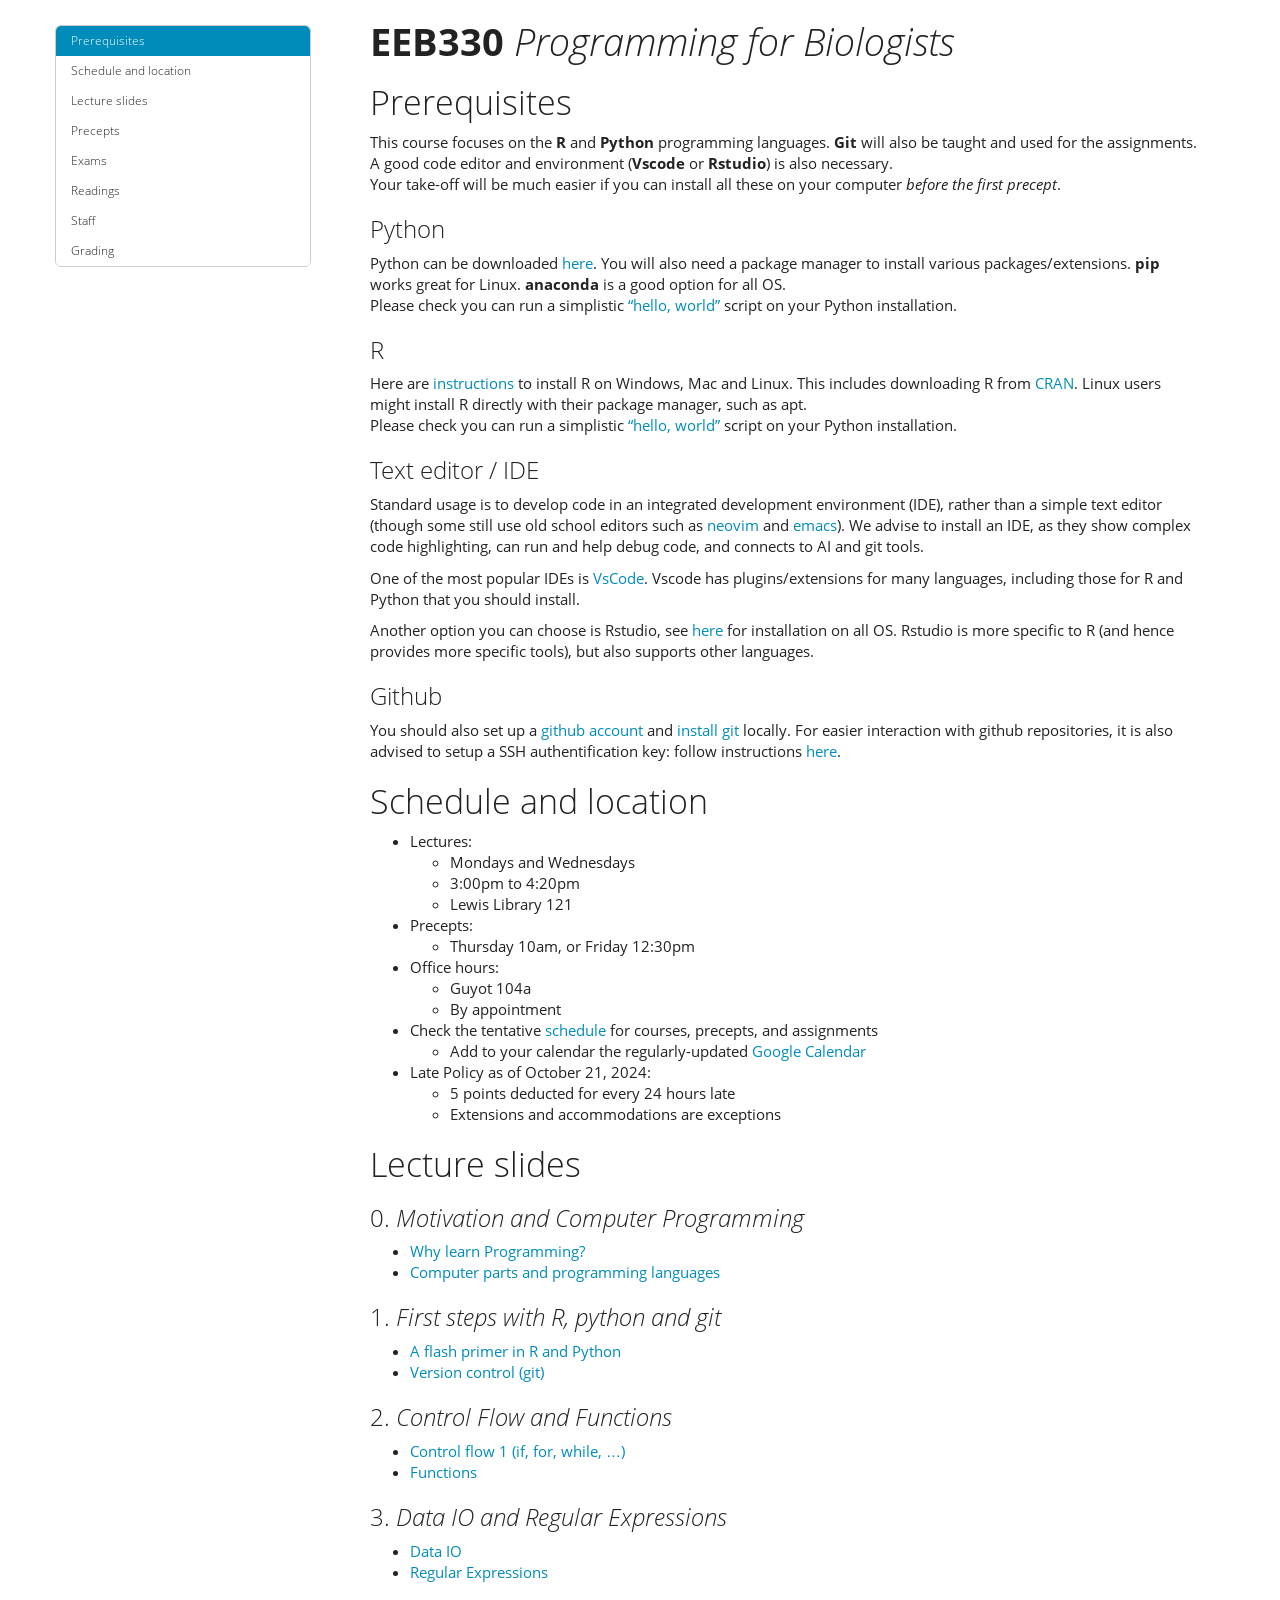
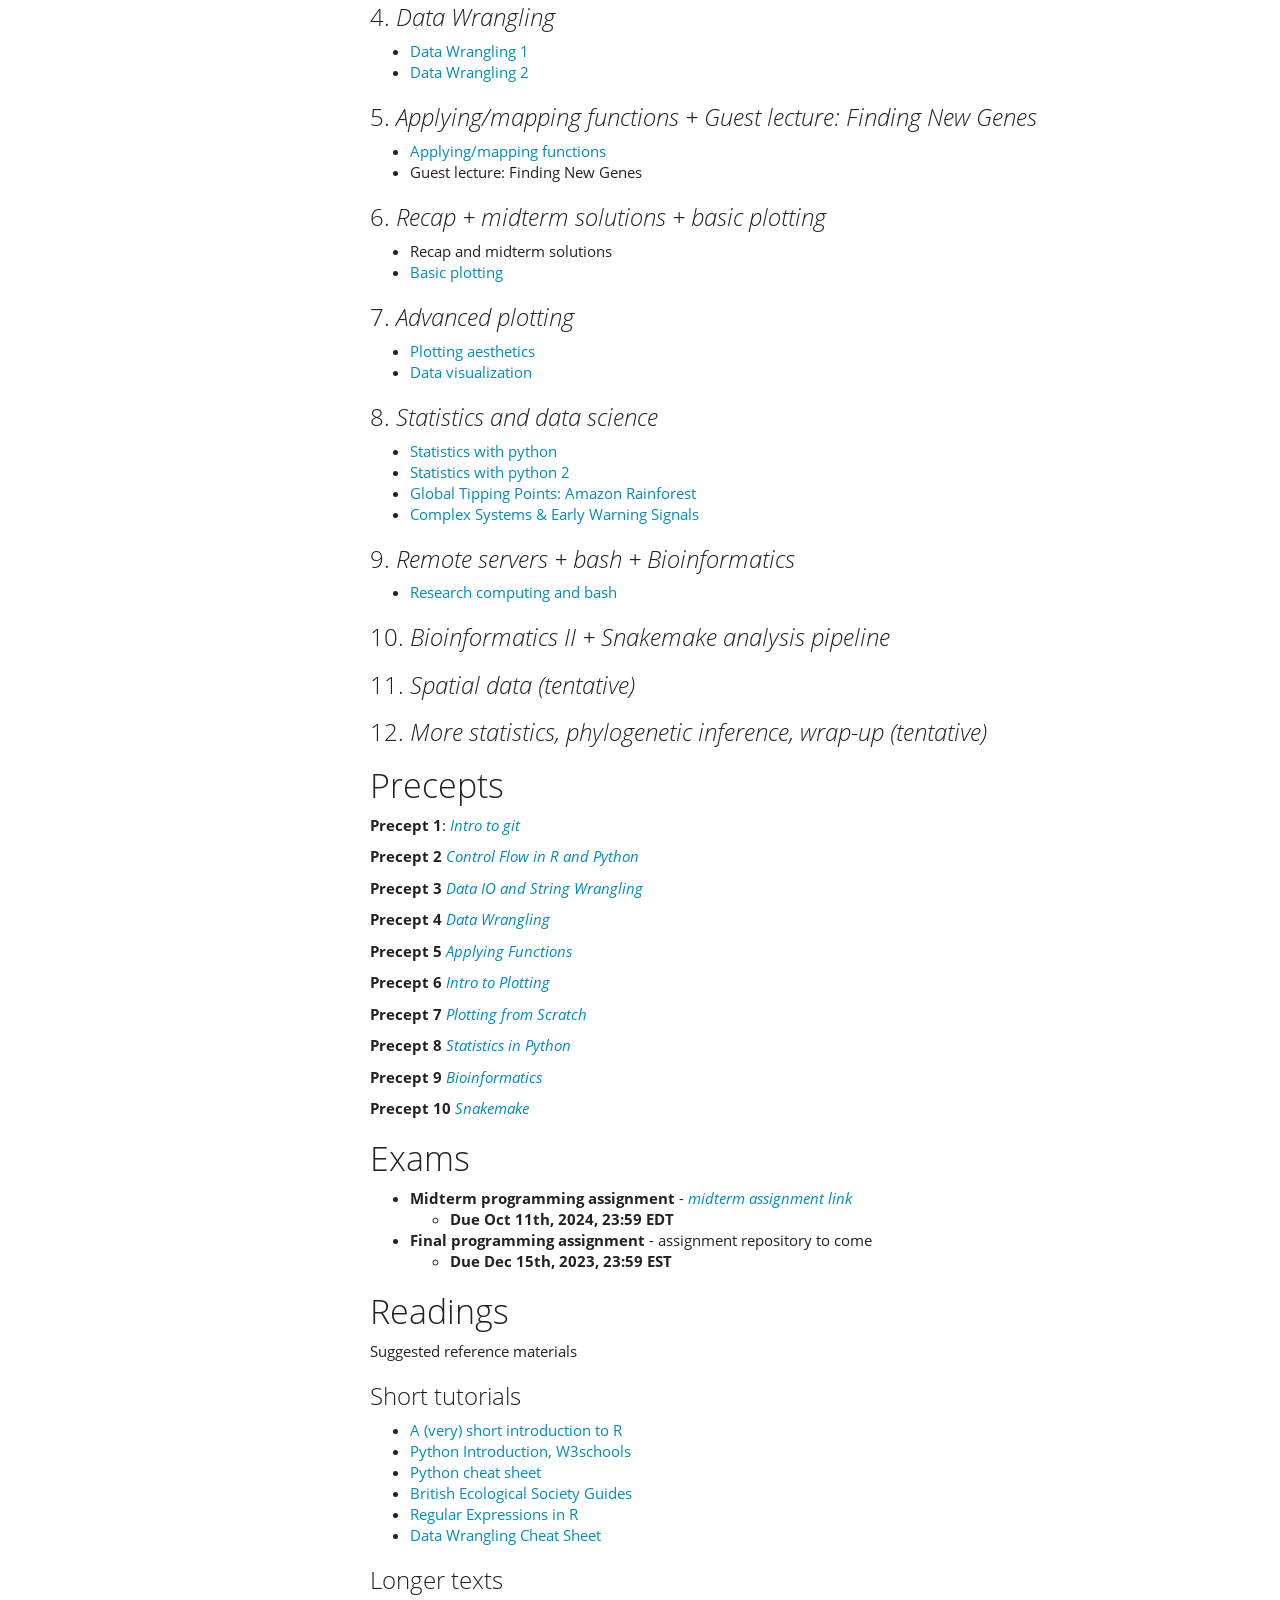
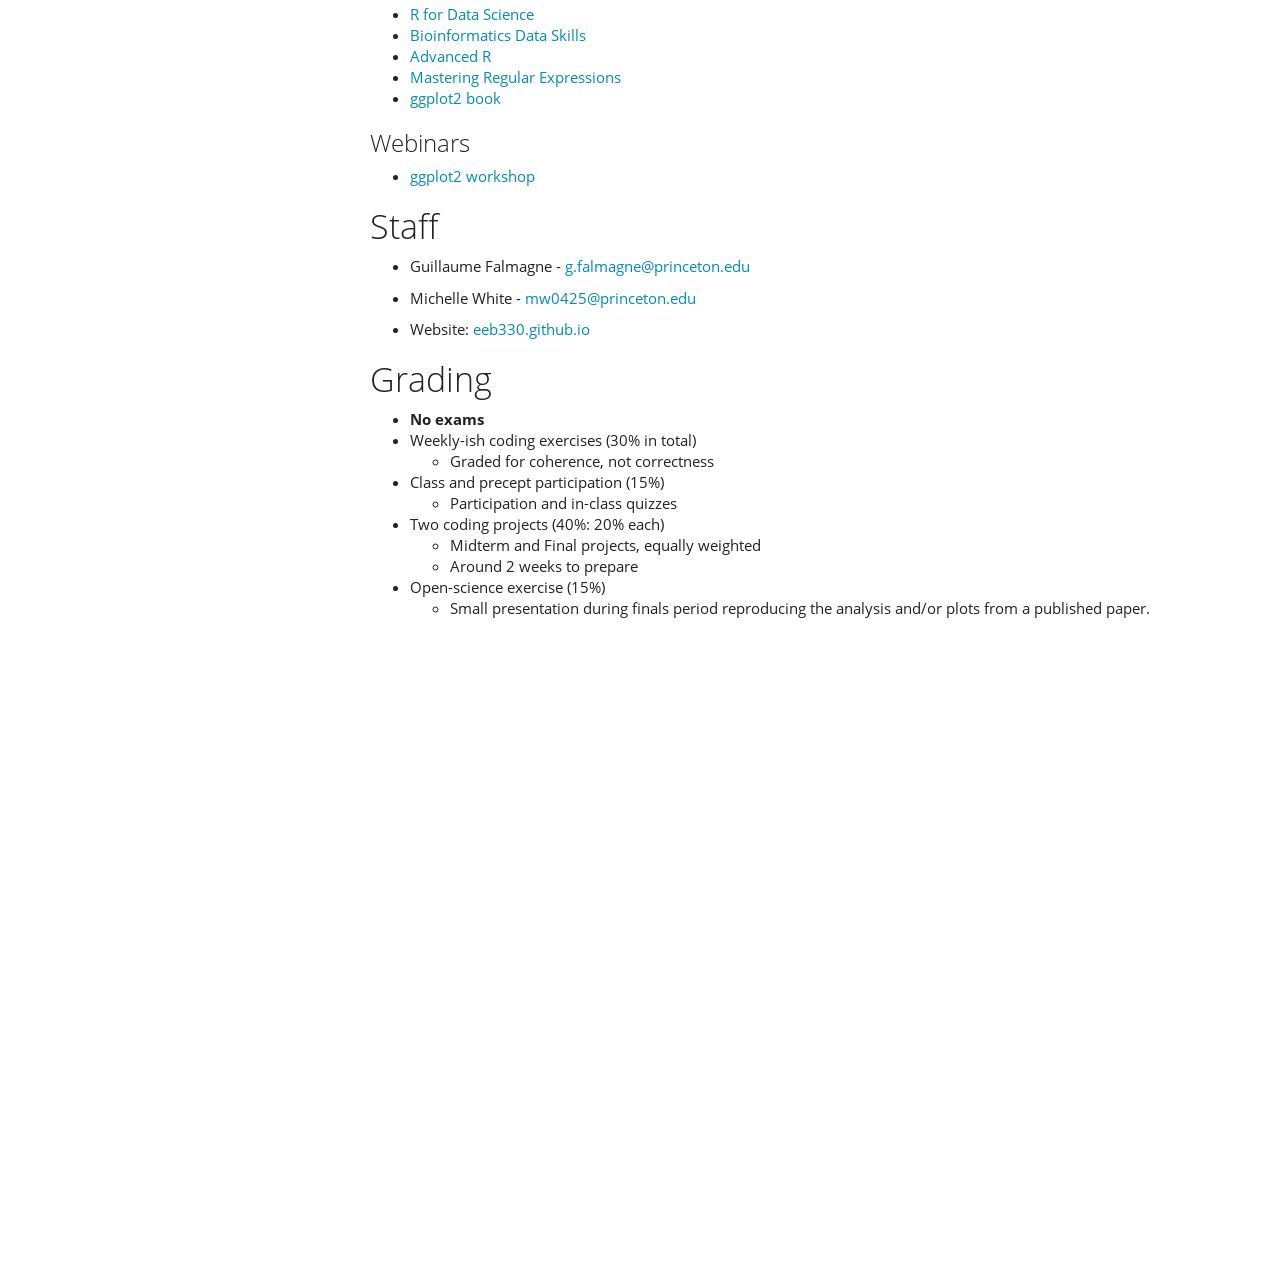
==== index.html @ d45527c6 "adding precept 10 to course website" ====
<!DOCTYPE html>

<html>

<head>

<meta charset="utf-8" />
<meta name="generator" content="pandoc" />
<meta http-equiv="X-UA-Compatible" content="IE=EDGE" />




<title>EEB330 Programming for Biologists</title>

<script>// Pandoc 2.9 adds attributes on both header and div. We remove the former (to
// be compatible with the behavior of Pandoc < 2.8).
document.addEventListener('DOMContentLoaded', function(e) {
  var hs = document.querySelectorAll("div.section[class*='level'] > :first-child");
  var i, h, a;
  for (i = 0; i < hs.length; i++) {
    h = hs[i];
    if (!/^h[1-6]$/i.test(h.tagName)) continue;  // it should be a header h1-h6
    a = h.attributes;
    while (a.length > 0) h.removeAttribute(a[0].name);
  }
});
</script>
<script>/*! jQuery v3.6.0 | (c) OpenJS Foundation and other contributors | jquery.org/license */
!function(e,t){"use strict";"object"==typeof module&&"object"==typeof module.exports?module.exports=e.document?t(e,!0):function(e){if(!e.document)throw new Error("jQuery requires a window with a document");return t(e)}:t(e)}("undefined"!=typeof window?window:this,function(C,e){"use strict";var t=[],r=Object.getPrototypeOf,s=t.slice,g=t.flat?function(e){return t.flat.call(e)}:function(e){return t.concat.apply([],e)},u=t.push,i=t.indexOf,n={},o=n.toString,v=n.hasOwnProperty,a=v.toString,l=a.call(Object),y={},m=function(e){return"function"==typeof e&&"number"!=typeof e.nodeType&&"function"!=typeof e.item},x=function(e){return null!=e&&e===e.window},E=C.document,c={type:!0,src:!0,nonce:!0,noModule:!0};function b(e,t,n){var r,i,o=(n=n||E).createElement("script");if(o.text=e,t)for(r in c)(i=t[r]||t.getAttribute&&t.getAttribute(r))&&o.setAttribute(r,i);n.head.appendChild(o).parentNode.removeChild(o)}function w(e){return null==e?e+"":"object"==typeof e||"function"==typeof e?n[o.call(e)]||"object":typeof e}var f="3.6.0",S=function(e,t){return new S.fn.init(e,t)};function p(e){var t=!!e&&"length"in e&&e.length,n=w(e);return!m(e)&&!x(e)&&("array"===n||0===t||"number"==typeof t&&0<t&&t-1 in e)}S.fn=S.prototype={jquery:f,constructor:S,length:0,toArray:function(){return s.call(this)},get:function(e){return null==e?s.call(this):e<0?this[e+this.length]:this[e]},pushStack:function(e){var t=S.merge(this.constructor(),e);return t.prevObject=this,t},each:function(e){return S.each(this,e)},map:function(n){return this.pushStack(S.map(this,function(e,t){return n.call(e,t,e)}))},slice:function(){return this.pushStack(s.apply(this,arguments))},first:function(){return this.eq(0)},last:function(){return this.eq(-1)},even:function(){return this.pushStack(S.grep(this,function(e,t){return(t+1)%2}))},odd:function(){return this.pushStack(S.grep(this,function(e,t){return t%2}))},eq:function(e){var t=this.length,n=+e+(e<0?t:0);return this.pushStack(0<=n&&n<t?[this[n]]:[])},end:function(){return this.prevObject||this.constructor()},push:u,sort:t.sort,splice:t.splice},S.extend=S.fn.extend=function(){var e,t,n,r,i,o,a=arguments[0]||{},s=1,u=arguments.length,l=!1;for("boolean"==typeof a&&(l=a,a=arguments[s]||{},s++),"object"==typeof a||m(a)||(a={}),s===u&&(a=this,s--);s<u;s++)if(null!=(e=arguments[s]))for(t in e)r=e[t],"__proto__"!==t&&a!==r&&(l&&r&&(S.isPlainObject(r)||(i=Array.isArray(r)))?(n=a[t],o=i&&!Array.isArray(n)?[]:i||S.isPlainObject(n)?n:{},i=!1,a[t]=S.extend(l,o,r)):void 0!==r&&(a[t]=r));return a},S.extend({expando:"jQuery"+(f+Math.random()).replace(/\D/g,""),isReady:!0,error:function(e){throw new Error(e)},noop:function(){},isPlainObject:function(e){var t,n;return!(!e||"[object Object]"!==o.call(e))&&(!(t=r(e))||"function"==typeof(n=v.call(t,"constructor")&&t.constructor)&&a.call(n)===l)},isEmptyObject:function(e){var t;for(t in e)return!1;return!0},globalEval:function(e,t,n){b(e,{nonce:t&&t.nonce},n)},each:function(e,t){var n,r=0;if(p(e)){for(n=e.length;r<n;r++)if(!1===t.call(e[r],r,e[r]))break}else for(r in e)if(!1===t.call(e[r],r,e[r]))break;return e},makeArray:function(e,t){var n=t||[];return null!=e&&(p(Object(e))?S.merge(n,"string"==typeof e?[e]:e):u.call(n,e)),n},inArray:function(e,t,n){return null==t?-1:i.call(t,e,n)},merge:function(e,t){for(var n=+t.length,r=0,i=e.length;r<n;r++)e[i++]=t[r];return e.length=i,e},grep:function(e,t,n){for(var r=[],i=0,o=e.length,a=!n;i<o;i++)!t(e[i],i)!==a&&r.push(e[i]);return r},map:function(e,t,n){var r,i,o=0,a=[];if(p(e))for(r=e.length;o<r;o++)null!=(i=t(e[o],o,n))&&a.push(i);else for(o in e)null!=(i=t(e[o],o,n))&&a.push(i);return g(a)},guid:1,support:y}),"function"==typeof Symbol&&(S.fn[Symbol.iterator]=t[Symbol.iterator]),S.each("Boolean Number String Function Array Date RegExp Object Error Symbol".split(" "),function(e,t){n["[object "+t+"]"]=t.toLowerCase()});var d=function(n){var e,d,b,o,i,h,f,g,w,u,l,T,C,a,E,v,s,c,y,S="sizzle"+1*new Date,p=n.document,k=0,r=0,m=ue(),x=ue(),A=ue(),N=ue(),j=function(e,t){return e===t&&(l=!0),0},D={}.hasOwnProperty,t=[],q=t.pop,L=t.push,H=t.push,O=t.slice,P=function(e,t){for(var n=0,r=e.length;n<r;n++)if(e[n]===t)return n;return-1},R="checked|selected|async|autofocus|autoplay|controls|defer|disabled|hidden|ismap|loop|multiple|open|readonly|required|scoped",M="[\\x20\\t\\r\\n\\f]",I="(?:\\\\[\\da-fA-F]{1,6}"+M+"?|\\\\[^\\r\\n\\f]|[\\w-]|[^\0-\\x7f])+",W="\\["+M+"*("+I+")(?:"+M+"*([*^$|!~]?=)"+M+"*(?:'((?:\\\\.|[^\\\\'])*)'|\"((?:\\\\.|[^\\\\\"])*)\"|("+I+"))|)"+M+"*\\]",F=":("+I+")(?:\\((('((?:\\\\.|[^\\\\'])*)'|\"((?:\\\\.|[^\\\\\"])*)\")|((?:\\\\.|[^\\\\()[\\]]|"+W+")*)|.*)\\)|)",B=new RegExp(M+"+","g"),$=new RegExp("^"+M+"+|((?:^|[^\\\\])(?:\\\\.)*)"+M+"+$","g"),_=new RegExp("^"+M+"*,"+M+"*"),z=new RegExp("^"+M+"*([>+~]|"+M+")"+M+"*"),U=new RegExp(M+"|>"),X=new RegExp(F),V=new RegExp("^"+I+"$"),G={ID:new RegExp("^#("+I+")"),CLASS:new RegExp("^\\.("+I+")"),TAG:new RegExp("^("+I+"|[*])"),ATTR:new RegExp("^"+W),PSEUDO:new RegExp("^"+F),CHILD:new RegExp("^:(only|first|last|nth|nth-last)-(child|of-type)(?:\\("+M+"*(even|odd|(([+-]|)(\\d*)n|)"+M+"*(?:([+-]|)"+M+"*(\\d+)|))"+M+"*\\)|)","i"),bool:new RegExp("^(?:"+R+")$","i"),needsContext:new RegExp("^"+M+"*[>+~]|:(even|odd|eq|gt|lt|nth|first|last)(?:\\("+M+"*((?:-\\d)?\\d*)"+M+"*\\)|)(?=[^-]|$)","i")},Y=/HTML$/i,Q=/^(?:input|select|textarea|button)$/i,J=/^h\d$/i,K=/^[^{]+\{\s*\[native \w/,Z=/^(?:#([\w-]+)|(\w+)|\.([\w-]+))$/,ee=/[+~]/,te=new RegExp("\\\\[\\da-fA-F]{1,6}"+M+"?|\\\\([^\\r\\n\\f])","g"),ne=function(e,t){var n="0x"+e.slice(1)-65536;return t||(n<0?String.fromCharCode(n+65536):String.fromCharCode(n>>10|55296,1023&n|56320))},re=/([\0-\x1f\x7f]|^-?\d)|^-$|[^\0-\x1f\x7f-\uFFFF\w-]/g,ie=function(e,t){return t?"\0"===e?"\ufffd":e.slice(0,-1)+"\\"+e.charCodeAt(e.length-1).toString(16)+" ":"\\"+e},oe=function(){T()},ae=be(function(e){return!0===e.disabled&&"fieldset"===e.nodeName.toLowerCase()},{dir:"parentNode",next:"legend"});try{H.apply(t=O.call(p.childNodes),p.childNodes),t[p.childNodes.length].nodeType}catch(e){H={apply:t.length?function(e,t){L.apply(e,O.call(t))}:function(e,t){var n=e.length,r=0;while(e[n++]=t[r++]);e.length=n-1}}}function se(t,e,n,r){var i,o,a,s,u,l,c,f=e&&e.ownerDocument,p=e?e.nodeType:9;if(n=n||[],"string"!=typeof t||!t||1!==p&&9!==p&&11!==p)return n;if(!r&&(T(e),e=e||C,E)){if(11!==p&&(u=Z.exec(t)))if(i=u[1]){if(9===p){if(!(a=e.getElementById(i)))return n;if(a.id===i)return n.push(a),n}else if(f&&(a=f.getElementById(i))&&y(e,a)&&a.id===i)return n.push(a),n}else{if(u[2])return H.apply(n,e.getElementsByTagName(t)),n;if((i=u[3])&&d.getElementsByClassName&&e.getElementsByClassName)return H.apply(n,e.getElementsByClassName(i)),n}if(d.qsa&&!N[t+" "]&&(!v||!v.test(t))&&(1!==p||"object"!==e.nodeName.toLowerCase())){if(c=t,f=e,1===p&&(U.test(t)||z.test(t))){(f=ee.test(t)&&ye(e.parentNode)||e)===e&&d.scope||((s=e.getAttribute("id"))?s=s.replace(re,ie):e.setAttribute("id",s=S)),o=(l=h(t)).length;while(o--)l[o]=(s?"#"+s:":scope")+" "+xe(l[o]);c=l.join(",")}try{return H.apply(n,f.querySelectorAll(c)),n}catch(e){N(t,!0)}finally{s===S&&e.removeAttribute("id")}}}return g(t.replace($,"$1"),e,n,r)}function ue(){var r=[];return function e(t,n){return r.push(t+" ")>b.cacheLength&&delete e[r.shift()],e[t+" "]=n}}function le(e){return e[S]=!0,e}function ce(e){var t=C.createElement("fieldset");try{return!!e(t)}catch(e){return!1}finally{t.parentNode&&t.parentNode.removeChild(t),t=null}}function fe(e,t){var n=e.split("|"),r=n.length;while(r--)b.attrHandle[n[r]]=t}function pe(e,t){var n=t&&e,r=n&&1===e.nodeType&&1===t.nodeType&&e.sourceIndex-t.sourceIndex;if(r)return r;if(n)while(n=n.nextSibling)if(n===t)return-1;return e?1:-1}function de(t){return function(e){return"input"===e.nodeName.toLowerCase()&&e.type===t}}function he(n){return function(e){var t=e.nodeName.toLowerCase();return("input"===t||"button"===t)&&e.type===n}}function ge(t){return function(e){return"form"in e?e.parentNode&&!1===e.disabled?"label"in e?"label"in e.parentNode?e.parentNode.disabled===t:e.disabled===t:e.isDisabled===t||e.isDisabled!==!t&&ae(e)===t:e.disabled===t:"label"in e&&e.disabled===t}}function ve(a){return le(function(o){return o=+o,le(function(e,t){var n,r=a([],e.length,o),i=r.length;while(i--)e[n=r[i]]&&(e[n]=!(t[n]=e[n]))})})}function ye(e){return e&&"undefined"!=typeof e.getElementsByTagName&&e}for(e in d=se.support={},i=se.isXML=function(e){var t=e&&e.namespaceURI,n=e&&(e.ownerDocument||e).documentElement;return!Y.test(t||n&&n.nodeName||"HTML")},T=se.setDocument=function(e){var t,n,r=e?e.ownerDocument||e:p;return r!=C&&9===r.nodeType&&r.documentElement&&(a=(C=r).documentElement,E=!i(C),p!=C&&(n=C.defaultView)&&n.top!==n&&(n.addEventListener?n.addEventListener("unload",oe,!1):n.attachEvent&&n.attachEvent("onunload",oe)),d.scope=ce(function(e){return a.appendChild(e).appendChild(C.createElement("div")),"undefined"!=typeof e.querySelectorAll&&!e.querySelectorAll(":scope fieldset div").length}),d.attributes=ce(function(e){return e.className="i",!e.getAttribute("className")}),d.getElementsByTagName=ce(function(e){return e.appendChild(C.createComment("")),!e.getElementsByTagName("*").length}),d.getElementsByClassName=K.test(C.getElementsByClassName),d.getById=ce(function(e){return a.appendChild(e).id=S,!C.getElementsByName||!C.getElementsByName(S).length}),d.getById?(b.filter.ID=function(e){var t=e.replace(te,ne);return function(e){return e.getAttribute("id")===t}},b.find.ID=function(e,t){if("undefined"!=typeof t.getElementById&&E){var n=t.getElementById(e);return n?[n]:[]}}):(b.filter.ID=function(e){var n=e.replace(te,ne);return function(e){var t="undefined"!=typeof e.getAttributeNode&&e.getAttributeNode("id");return t&&t.value===n}},b.find.ID=function(e,t){if("undefined"!=typeof t.getElementById&&E){var n,r,i,o=t.getElementById(e);if(o){if((n=o.getAttributeNode("id"))&&n.value===e)return[o];i=t.getElementsByName(e),r=0;while(o=i[r++])if((n=o.getAttributeNode("id"))&&n.value===e)return[o]}return[]}}),b.find.TAG=d.getElementsByTagName?function(e,t){return"undefined"!=typeof t.getElementsByTagName?t.getElementsByTagName(e):d.qsa?t.querySelectorAll(e):void 0}:function(e,t){var n,r=[],i=0,o=t.getElementsByTagName(e);if("*"===e){while(n=o[i++])1===n.nodeType&&r.push(n);return r}return o},b.find.CLASS=d.getElementsByClassName&&function(e,t){if("undefined"!=typeof t.getElementsByClassName&&E)return t.getElementsByClassName(e)},s=[],v=[],(d.qsa=K.test(C.querySelectorAll))&&(ce(function(e){var t;a.appendChild(e).innerHTML="<a id='"+S+"'></a><select id='"+S+"-\r\\' msallowcapture=''><option selected=''></option></select>",e.querySelectorAll("[msallowcapture^='']").length&&v.push("[*^$]="+M+"*(?:''|\"\")"),e.querySelectorAll("[selected]").length||v.push("\\["+M+"*(?:value|"+R+")"),e.querySelectorAll("[id~="+S+"-]").length||v.push("~="),(t=C.createElement("input")).setAttribute("name",""),e.appendChild(t),e.querySelectorAll("[name='']").length||v.push("\\["+M+"*name"+M+"*="+M+"*(?:''|\"\")"),e.querySelectorAll(":checked").length||v.push(":checked"),e.querySelectorAll("a#"+S+"+*").length||v.push(".#.+[+~]"),e.querySelectorAll("\\\f"),v.push("[\\r\\n\\f]")}),ce(function(e){e.innerHTML="<a href='' disabled='disabled'></a><select disabled='disabled'><option/></select>";var t=C.createElement("input");t.setAttribute("type","hidden"),e.appendChild(t).setAttribute("name","D"),e.querySelectorAll("[name=d]").length&&v.push("name"+M+"*[*^$|!~]?="),2!==e.querySelectorAll(":enabled").length&&v.push(":enabled",":disabled"),a.appendChild(e).disabled=!0,2!==e.querySelectorAll(":disabled").length&&v.push(":enabled",":disabled"),e.querySelectorAll("*,:x"),v.push(",.*:")})),(d.matchesSelector=K.test(c=a.matches||a.webkitMatchesSelector||a.mozMatchesSelector||a.oMatchesSelector||a.msMatchesSelector))&&ce(function(e){d.disconnectedMatch=c.call(e,"*"),c.call(e,"[s!='']:x"),s.push("!=",F)}),v=v.length&&new RegExp(v.join("|")),s=s.length&&new RegExp(s.join("|")),t=K.test(a.compareDocumentPosition),y=t||K.test(a.contains)?function(e,t){var n=9===e.nodeType?e.documentElement:e,r=t&&t.parentNode;return e===r||!(!r||1!==r.nodeType||!(n.contains?n.contains(r):e.compareDocumentPosition&&16&e.compareDocumentPosition(r)))}:function(e,t){if(t)while(t=t.parentNode)if(t===e)return!0;return!1},j=t?function(e,t){if(e===t)return l=!0,0;var n=!e.compareDocumentPosition-!t.compareDocumentPosition;return n||(1&(n=(e.ownerDocument||e)==(t.ownerDocument||t)?e.compareDocumentPosition(t):1)||!d.sortDetached&&t.compareDocumentPosition(e)===n?e==C||e.ownerDocument==p&&y(p,e)?-1:t==C||t.ownerDocument==p&&y(p,t)?1:u?P(u,e)-P(u,t):0:4&n?-1:1)}:function(e,t){if(e===t)return l=!0,0;var n,r=0,i=e.parentNode,o=t.parentNode,a=[e],s=[t];if(!i||!o)return e==C?-1:t==C?1:i?-1:o?1:u?P(u,e)-P(u,t):0;if(i===o)return pe(e,t);n=e;while(n=n.parentNode)a.unshift(n);n=t;while(n=n.parentNode)s.unshift(n);while(a[r]===s[r])r++;return r?pe(a[r],s[r]):a[r]==p?-1:s[r]==p?1:0}),C},se.matches=function(e,t){return se(e,null,null,t)},se.matchesSelector=function(e,t){if(T(e),d.matchesSelector&&E&&!N[t+" "]&&(!s||!s.test(t))&&(!v||!v.test(t)))try{var n=c.call(e,t);if(n||d.disconnectedMatch||e.document&&11!==e.document.nodeType)return n}catch(e){N(t,!0)}return 0<se(t,C,null,[e]).length},se.contains=function(e,t){return(e.ownerDocument||e)!=C&&T(e),y(e,t)},se.attr=function(e,t){(e.ownerDocument||e)!=C&&T(e);var n=b.attrHandle[t.toLowerCase()],r=n&&D.call(b.attrHandle,t.toLowerCase())?n(e,t,!E):void 0;return void 0!==r?r:d.attributes||!E?e.getAttribute(t):(r=e.getAttributeNode(t))&&r.specified?r.value:null},se.escape=function(e){return(e+"").replace(re,ie)},se.error=function(e){throw new Error("Syntax error, unrecognized expression: "+e)},se.uniqueSort=function(e){var t,n=[],r=0,i=0;if(l=!d.detectDuplicates,u=!d.sortStable&&e.slice(0),e.sort(j),l){while(t=e[i++])t===e[i]&&(r=n.push(i));while(r--)e.splice(n[r],1)}return u=null,e},o=se.getText=function(e){var t,n="",r=0,i=e.nodeType;if(i){if(1===i||9===i||11===i){if("string"==typeof e.textContent)return e.textContent;for(e=e.firstChild;e;e=e.nextSibling)n+=o(e)}else if(3===i||4===i)return e.nodeValue}else while(t=e[r++])n+=o(t);return n},(b=se.selectors={cacheLength:50,createPseudo:le,match:G,attrHandle:{},find:{},relative:{">":{dir:"parentNode",first:!0}," ":{dir:"parentNode"},"+":{dir:"previousSibling",first:!0},"~":{dir:"previousSibling"}},preFilter:{ATTR:function(e){return e[1]=e[1].replace(te,ne),e[3]=(e[3]||e[4]||e[5]||"").replace(te,ne),"~="===e[2]&&(e[3]=" "+e[3]+" "),e.slice(0,4)},CHILD:function(e){return e[1]=e[1].toLowerCase(),"nth"===e[1].slice(0,3)?(e[3]||se.error(e[0]),e[4]=+(e[4]?e[5]+(e[6]||1):2*("even"===e[3]||"odd"===e[3])),e[5]=+(e[7]+e[8]||"odd"===e[3])):e[3]&&se.error(e[0]),e},PSEUDO:function(e){var t,n=!e[6]&&e[2];return G.CHILD.test(e[0])?null:(e[3]?e[2]=e[4]||e[5]||"":n&&X.test(n)&&(t=h(n,!0))&&(t=n.indexOf(")",n.length-t)-n.length)&&(e[0]=e[0].slice(0,t),e[2]=n.slice(0,t)),e.slice(0,3))}},filter:{TAG:function(e){var t=e.replace(te,ne).toLowerCase();return"*"===e?function(){return!0}:function(e){return e.nodeName&&e.nodeName.toLowerCase()===t}},CLASS:function(e){var t=m[e+" "];return t||(t=new RegExp("(^|"+M+")"+e+"("+M+"|$)"))&&m(e,function(e){return t.test("string"==typeof e.className&&e.className||"undefined"!=typeof e.getAttribute&&e.getAttribute("class")||"")})},ATTR:function(n,r,i){return function(e){var t=se.attr(e,n);return null==t?"!="===r:!r||(t+="","="===r?t===i:"!="===r?t!==i:"^="===r?i&&0===t.indexOf(i):"*="===r?i&&-1<t.indexOf(i):"$="===r?i&&t.slice(-i.length)===i:"~="===r?-1<(" "+t.replace(B," ")+" ").indexOf(i):"|="===r&&(t===i||t.slice(0,i.length+1)===i+"-"))}},CHILD:function(h,e,t,g,v){var y="nth"!==h.slice(0,3),m="last"!==h.slice(-4),x="of-type"===e;return 1===g&&0===v?function(e){return!!e.parentNode}:function(e,t,n){var r,i,o,a,s,u,l=y!==m?"nextSibling":"previousSibling",c=e.parentNode,f=x&&e.nodeName.toLowerCase(),p=!n&&!x,d=!1;if(c){if(y){while(l){a=e;while(a=a[l])if(x?a.nodeName.toLowerCase()===f:1===a.nodeType)return!1;u=l="only"===h&&!u&&"nextSibling"}return!0}if(u=[m?c.firstChild:c.lastChild],m&&p){d=(s=(r=(i=(o=(a=c)[S]||(a[S]={}))[a.uniqueID]||(o[a.uniqueID]={}))[h]||[])[0]===k&&r[1])&&r[2],a=s&&c.childNodes[s];while(a=++s&&a&&a[l]||(d=s=0)||u.pop())if(1===a.nodeType&&++d&&a===e){i[h]=[k,s,d];break}}else if(p&&(d=s=(r=(i=(o=(a=e)[S]||(a[S]={}))[a.uniqueID]||(o[a.uniqueID]={}))[h]||[])[0]===k&&r[1]),!1===d)while(a=++s&&a&&a[l]||(d=s=0)||u.pop())if((x?a.nodeName.toLowerCase()===f:1===a.nodeType)&&++d&&(p&&((i=(o=a[S]||(a[S]={}))[a.uniqueID]||(o[a.uniqueID]={}))[h]=[k,d]),a===e))break;return(d-=v)===g||d%g==0&&0<=d/g}}},PSEUDO:function(e,o){var t,a=b.pseudos[e]||b.setFilters[e.toLowerCase()]||se.error("unsupported pseudo: "+e);return a[S]?a(o):1<a.length?(t=[e,e,"",o],b.setFilters.hasOwnProperty(e.toLowerCase())?le(function(e,t){var n,r=a(e,o),i=r.length;while(i--)e[n=P(e,r[i])]=!(t[n]=r[i])}):function(e){return a(e,0,t)}):a}},pseudos:{not:le(function(e){var r=[],i=[],s=f(e.replace($,"$1"));return s[S]?le(function(e,t,n,r){var i,o=s(e,null,r,[]),a=e.length;while(a--)(i=o[a])&&(e[a]=!(t[a]=i))}):function(e,t,n){return r[0]=e,s(r,null,n,i),r[0]=null,!i.pop()}}),has:le(function(t){return function(e){return 0<se(t,e).length}}),contains:le(function(t){return t=t.replace(te,ne),function(e){return-1<(e.textContent||o(e)).indexOf(t)}}),lang:le(function(n){return V.test(n||"")||se.error("unsupported lang: "+n),n=n.replace(te,ne).toLowerCase(),function(e){var t;do{if(t=E?e.lang:e.getAttribute("xml:lang")||e.getAttribute("lang"))return(t=t.toLowerCase())===n||0===t.indexOf(n+"-")}while((e=e.parentNode)&&1===e.nodeType);return!1}}),target:function(e){var t=n.location&&n.location.hash;return t&&t.slice(1)===e.id},root:function(e){return e===a},focus:function(e){return e===C.activeElement&&(!C.hasFocus||C.hasFocus())&&!!(e.type||e.href||~e.tabIndex)},enabled:ge(!1),disabled:ge(!0),checked:function(e){var t=e.nodeName.toLowerCase();return"input"===t&&!!e.checked||"option"===t&&!!e.selected},selected:function(e){return e.parentNode&&e.parentNode.selectedIndex,!0===e.selected},empty:function(e){for(e=e.firstChild;e;e=e.nextSibling)if(e.nodeType<6)return!1;return!0},parent:function(e){return!b.pseudos.empty(e)},header:function(e){return J.test(e.nodeName)},input:function(e){return Q.test(e.nodeName)},button:function(e){var t=e.nodeName.toLowerCase();return"input"===t&&"button"===e.type||"button"===t},text:function(e){var t;return"input"===e.nodeName.toLowerCase()&&"text"===e.type&&(null==(t=e.getAttribute("type"))||"text"===t.toLowerCase())},first:ve(function(){return[0]}),last:ve(function(e,t){return[t-1]}),eq:ve(function(e,t,n){return[n<0?n+t:n]}),even:ve(function(e,t){for(var n=0;n<t;n+=2)e.push(n);return e}),odd:ve(function(e,t){for(var n=1;n<t;n+=2)e.push(n);return e}),lt:ve(function(e,t,n){for(var r=n<0?n+t:t<n?t:n;0<=--r;)e.push(r);return e}),gt:ve(function(e,t,n){for(var r=n<0?n+t:n;++r<t;)e.push(r);return e})}}).pseudos.nth=b.pseudos.eq,{radio:!0,checkbox:!0,file:!0,password:!0,image:!0})b.pseudos[e]=de(e);for(e in{submit:!0,reset:!0})b.pseudos[e]=he(e);function me(){}function xe(e){for(var t=0,n=e.length,r="";t<n;t++)r+=e[t].value;return r}function be(s,e,t){var u=e.dir,l=e.next,c=l||u,f=t&&"parentNode"===c,p=r++;return e.first?function(e,t,n){while(e=e[u])if(1===e.nodeType||f)return s(e,t,n);return!1}:function(e,t,n){var r,i,o,a=[k,p];if(n){while(e=e[u])if((1===e.nodeType||f)&&s(e,t,n))return!0}else while(e=e[u])if(1===e.nodeType||f)if(i=(o=e[S]||(e[S]={}))[e.uniqueID]||(o[e.uniqueID]={}),l&&l===e.nodeName.toLowerCase())e=e[u]||e;else{if((r=i[c])&&r[0]===k&&r[1]===p)return a[2]=r[2];if((i[c]=a)[2]=s(e,t,n))return!0}return!1}}function we(i){return 1<i.length?function(e,t,n){var r=i.length;while(r--)if(!i[r](e,t,n))return!1;return!0}:i[0]}function Te(e,t,n,r,i){for(var o,a=[],s=0,u=e.length,l=null!=t;s<u;s++)(o=e[s])&&(n&&!n(o,r,i)||(a.push(o),l&&t.push(s)));return a}function Ce(d,h,g,v,y,e){return v&&!v[S]&&(v=Ce(v)),y&&!y[S]&&(y=Ce(y,e)),le(function(e,t,n,r){var i,o,a,s=[],u=[],l=t.length,c=e||function(e,t,n){for(var r=0,i=t.length;r<i;r++)se(e,t[r],n);return n}(h||"*",n.nodeType?[n]:n,[]),f=!d||!e&&h?c:Te(c,s,d,n,r),p=g?y||(e?d:l||v)?[]:t:f;if(g&&g(f,p,n,r),v){i=Te(p,u),v(i,[],n,r),o=i.length;while(o--)(a=i[o])&&(p[u[o]]=!(f[u[o]]=a))}if(e){if(y||d){if(y){i=[],o=p.length;while(o--)(a=p[o])&&i.push(f[o]=a);y(null,p=[],i,r)}o=p.length;while(o--)(a=p[o])&&-1<(i=y?P(e,a):s[o])&&(e[i]=!(t[i]=a))}}else p=Te(p===t?p.splice(l,p.length):p),y?y(null,t,p,r):H.apply(t,p)})}function Ee(e){for(var i,t,n,r=e.length,o=b.relative[e[0].type],a=o||b.relative[" "],s=o?1:0,u=be(function(e){return e===i},a,!0),l=be(function(e){return-1<P(i,e)},a,!0),c=[function(e,t,n){var r=!o&&(n||t!==w)||((i=t).nodeType?u(e,t,n):l(e,t,n));return i=null,r}];s<r;s++)if(t=b.relative[e[s].type])c=[be(we(c),t)];else{if((t=b.filter[e[s].type].apply(null,e[s].matches))[S]){for(n=++s;n<r;n++)if(b.relative[e[n].type])break;return Ce(1<s&&we(c),1<s&&xe(e.slice(0,s-1).concat({value:" "===e[s-2].type?"*":""})).replace($,"$1"),t,s<n&&Ee(e.slice(s,n)),n<r&&Ee(e=e.slice(n)),n<r&&xe(e))}c.push(t)}return we(c)}return me.prototype=b.filters=b.pseudos,b.setFilters=new me,h=se.tokenize=function(e,t){var n,r,i,o,a,s,u,l=x[e+" "];if(l)return t?0:l.slice(0);a=e,s=[],u=b.preFilter;while(a){for(o in n&&!(r=_.exec(a))||(r&&(a=a.slice(r[0].length)||a),s.push(i=[])),n=!1,(r=z.exec(a))&&(n=r.shift(),i.push({value:n,type:r[0].replace($," ")}),a=a.slice(n.length)),b.filter)!(r=G[o].exec(a))||u[o]&&!(r=u[o](r))||(n=r.shift(),i.push({value:n,type:o,matches:r}),a=a.slice(n.length));if(!n)break}return t?a.length:a?se.error(e):x(e,s).slice(0)},f=se.compile=function(e,t){var n,v,y,m,x,r,i=[],o=[],a=A[e+" "];if(!a){t||(t=h(e)),n=t.length;while(n--)(a=Ee(t[n]))[S]?i.push(a):o.push(a);(a=A(e,(v=o,m=0<(y=i).length,x=0<v.length,r=function(e,t,n,r,i){var o,a,s,u=0,l="0",c=e&&[],f=[],p=w,d=e||x&&b.find.TAG("*",i),h=k+=null==p?1:Math.random()||.1,g=d.length;for(i&&(w=t==C||t||i);l!==g&&null!=(o=d[l]);l++){if(x&&o){a=0,t||o.ownerDocument==C||(T(o),n=!E);while(s=v[a++])if(s(o,t||C,n)){r.push(o);break}i&&(k=h)}m&&((o=!s&&o)&&u--,e&&c.push(o))}if(u+=l,m&&l!==u){a=0;while(s=y[a++])s(c,f,t,n);if(e){if(0<u)while(l--)c[l]||f[l]||(f[l]=q.call(r));f=Te(f)}H.apply(r,f),i&&!e&&0<f.length&&1<u+y.length&&se.uniqueSort(r)}return i&&(k=h,w=p),c},m?le(r):r))).selector=e}return a},g=se.select=function(e,t,n,r){var i,o,a,s,u,l="function"==typeof e&&e,c=!r&&h(e=l.selector||e);if(n=n||[],1===c.length){if(2<(o=c[0]=c[0].slice(0)).length&&"ID"===(a=o[0]).type&&9===t.nodeType&&E&&b.relative[o[1].type]){if(!(t=(b.find.ID(a.matches[0].replace(te,ne),t)||[])[0]))return n;l&&(t=t.parentNode),e=e.slice(o.shift().value.length)}i=G.needsContext.test(e)?0:o.length;while(i--){if(a=o[i],b.relative[s=a.type])break;if((u=b.find[s])&&(r=u(a.matches[0].replace(te,ne),ee.test(o[0].type)&&ye(t.parentNode)||t))){if(o.splice(i,1),!(e=r.length&&xe(o)))return H.apply(n,r),n;break}}}return(l||f(e,c))(r,t,!E,n,!t||ee.test(e)&&ye(t.parentNode)||t),n},d.sortStable=S.split("").sort(j).join("")===S,d.detectDuplicates=!!l,T(),d.sortDetached=ce(function(e){return 1&e.compareDocumentPosition(C.createElement("fieldset"))}),ce(function(e){return e.innerHTML="<a href='#'></a>","#"===e.firstChild.getAttribute("href")})||fe("type|href|height|width",function(e,t,n){if(!n)return e.getAttribute(t,"type"===t.toLowerCase()?1:2)}),d.attributes&&ce(function(e){return e.innerHTML="<input/>",e.firstChild.setAttribute("value",""),""===e.firstChild.getAttribute("value")})||fe("value",function(e,t,n){if(!n&&"input"===e.nodeName.toLowerCase())return e.defaultValue}),ce(function(e){return null==e.getAttribute("disabled")})||fe(R,function(e,t,n){var r;if(!n)return!0===e[t]?t.toLowerCase():(r=e.getAttributeNode(t))&&r.specified?r.value:null}),se}(C);S.find=d,S.expr=d.selectors,S.expr[":"]=S.expr.pseudos,S.uniqueSort=S.unique=d.uniqueSort,S.text=d.getText,S.isXMLDoc=d.isXML,S.contains=d.contains,S.escapeSelector=d.escape;var h=function(e,t,n){var r=[],i=void 0!==n;while((e=e[t])&&9!==e.nodeType)if(1===e.nodeType){if(i&&S(e).is(n))break;r.push(e)}return r},T=function(e,t){for(var n=[];e;e=e.nextSibling)1===e.nodeType&&e!==t&&n.push(e);return n},k=S.expr.match.needsContext;function A(e,t){return e.nodeName&&e.nodeName.toLowerCase()===t.toLowerCase()}var N=/^<([a-z][^\/\0>:\x20\t\r\n\f]*)[\x20\t\r\n\f]*\/?>(?:<\/\1>|)$/i;function j(e,n,r){return m(n)?S.grep(e,function(e,t){return!!n.call(e,t,e)!==r}):n.nodeType?S.grep(e,function(e){return e===n!==r}):"string"!=typeof n?S.grep(e,function(e){return-1<i.call(n,e)!==r}):S.filter(n,e,r)}S.filter=function(e,t,n){var r=t[0];return n&&(e=":not("+e+")"),1===t.length&&1===r.nodeType?S.find.matchesSelector(r,e)?[r]:[]:S.find.matches(e,S.grep(t,function(e){return 1===e.nodeType}))},S.fn.extend({find:function(e){var t,n,r=this.length,i=this;if("string"!=typeof e)return this.pushStack(S(e).filter(function(){for(t=0;t<r;t++)if(S.contains(i[t],this))return!0}));for(n=this.pushStack([]),t=0;t<r;t++)S.find(e,i[t],n);return 1<r?S.uniqueSort(n):n},filter:function(e){return this.pushStack(j(this,e||[],!1))},not:function(e){return this.pushStack(j(this,e||[],!0))},is:function(e){return!!j(this,"string"==typeof e&&k.test(e)?S(e):e||[],!1).length}});var D,q=/^(?:\s*(<[\w\W]+>)[^>]*|#([\w-]+))$/;(S.fn.init=function(e,t,n){var r,i;if(!e)return this;if(n=n||D,"string"==typeof e){if(!(r="<"===e[0]&&">"===e[e.length-1]&&3<=e.length?[null,e,null]:q.exec(e))||!r[1]&&t)return!t||t.jquery?(t||n).find(e):this.constructor(t).find(e);if(r[1]){if(t=t instanceof S?t[0]:t,S.merge(this,S.parseHTML(r[1],t&&t.nodeType?t.ownerDocument||t:E,!0)),N.test(r[1])&&S.isPlainObject(t))for(r in t)m(this[r])?this[r](t[r]):this.attr(r,t[r]);return this}return(i=E.getElementById(r[2]))&&(this[0]=i,this.length=1),this}return e.nodeType?(this[0]=e,this.length=1,this):m(e)?void 0!==n.ready?n.ready(e):e(S):S.makeArray(e,this)}).prototype=S.fn,D=S(E);var L=/^(?:parents|prev(?:Until|All))/,H={children:!0,contents:!0,next:!0,prev:!0};function O(e,t){while((e=e[t])&&1!==e.nodeType);return e}S.fn.extend({has:function(e){var t=S(e,this),n=t.length;return this.filter(function(){for(var e=0;e<n;e++)if(S.contains(this,t[e]))return!0})},closest:function(e,t){var n,r=0,i=this.length,o=[],a="string"!=typeof e&&S(e);if(!k.test(e))for(;r<i;r++)for(n=this[r];n&&n!==t;n=n.parentNode)if(n.nodeType<11&&(a?-1<a.index(n):1===n.nodeType&&S.find.matchesSelector(n,e))){o.push(n);break}return this.pushStack(1<o.length?S.uniqueSort(o):o)},index:function(e){return e?"string"==typeof e?i.call(S(e),this[0]):i.call(this,e.jquery?e[0]:e):this[0]&&this[0].parentNode?this.first().prevAll().length:-1},add:function(e,t){return this.pushStack(S.uniqueSort(S.merge(this.get(),S(e,t))))},addBack:function(e){return this.add(null==e?this.prevObject:this.prevObject.filter(e))}}),S.each({parent:function(e){var t=e.parentNode;return t&&11!==t.nodeType?t:null},parents:function(e){return h(e,"parentNode")},parentsUntil:function(e,t,n){return h(e,"parentNode",n)},next:function(e){return O(e,"nextSibling")},prev:function(e){return O(e,"previousSibling")},nextAll:function(e){return h(e,"nextSibling")},prevAll:function(e){return h(e,"previousSibling")},nextUntil:function(e,t,n){return h(e,"nextSibling",n)},prevUntil:function(e,t,n){return h(e,"previousSibling",n)},siblings:function(e){return T((e.parentNode||{}).firstChild,e)},children:function(e){return T(e.firstChild)},contents:function(e){return null!=e.contentDocument&&r(e.contentDocument)?e.contentDocument:(A(e,"template")&&(e=e.content||e),S.merge([],e.childNodes))}},function(r,i){S.fn[r]=function(e,t){var n=S.map(this,i,e);return"Until"!==r.slice(-5)&&(t=e),t&&"string"==typeof t&&(n=S.filter(t,n)),1<this.length&&(H[r]||S.uniqueSort(n),L.test(r)&&n.reverse()),this.pushStack(n)}});var P=/[^\x20\t\r\n\f]+/g;function R(e){return e}function M(e){throw e}function I(e,t,n,r){var i;try{e&&m(i=e.promise)?i.call(e).done(t).fail(n):e&&m(i=e.then)?i.call(e,t,n):t.apply(void 0,[e].slice(r))}catch(e){n.apply(void 0,[e])}}S.Callbacks=function(r){var e,n;r="string"==typeof r?(e=r,n={},S.each(e.match(P)||[],function(e,t){n[t]=!0}),n):S.extend({},r);var i,t,o,a,s=[],u=[],l=-1,c=function(){for(a=a||r.once,o=i=!0;u.length;l=-1){t=u.shift();while(++l<s.length)!1===s[l].apply(t[0],t[1])&&r.stopOnFalse&&(l=s.length,t=!1)}r.memory||(t=!1),i=!1,a&&(s=t?[]:"")},f={add:function(){return s&&(t&&!i&&(l=s.length-1,u.push(t)),function n(e){S.each(e,function(e,t){m(t)?r.unique&&f.has(t)||s.push(t):t&&t.length&&"string"!==w(t)&&n(t)})}(arguments),t&&!i&&c()),this},remove:function(){return S.each(arguments,function(e,t){var n;while(-1<(n=S.inArray(t,s,n)))s.splice(n,1),n<=l&&l--}),this},has:function(e){return e?-1<S.inArray(e,s):0<s.length},empty:function(){return s&&(s=[]),this},disable:function(){return a=u=[],s=t="",this},disabled:function(){return!s},lock:function(){return a=u=[],t||i||(s=t=""),this},locked:function(){return!!a},fireWith:function(e,t){return a||(t=[e,(t=t||[]).slice?t.slice():t],u.push(t),i||c()),this},fire:function(){return f.fireWith(this,arguments),this},fired:function(){return!!o}};return f},S.extend({Deferred:function(e){var o=[["notify","progress",S.Callbacks("memory"),S.Callbacks("memory"),2],["resolve","done",S.Callbacks("once memory"),S.Callbacks("once memory"),0,"resolved"],["reject","fail",S.Callbacks("once memory"),S.Callbacks("once memory"),1,"rejected"]],i="pending",a={state:function(){return i},always:function(){return s.done(arguments).fail(arguments),this},"catch":function(e){return a.then(null,e)},pipe:function(){var i=arguments;return S.Deferred(function(r){S.each(o,function(e,t){var n=m(i[t[4]])&&i[t[4]];s[t[1]](function(){var e=n&&n.apply(this,arguments);e&&m(e.promise)?e.promise().progress(r.notify).done(r.resolve).fail(r.reject):r[t[0]+"With"](this,n?[e]:arguments)})}),i=null}).promise()},then:function(t,n,r){var u=0;function l(i,o,a,s){return function(){var n=this,r=arguments,e=function(){var e,t;if(!(i<u)){if((e=a.apply(n,r))===o.promise())throw new TypeError("Thenable self-resolution");t=e&&("object"==typeof e||"function"==typeof e)&&e.then,m(t)?s?t.call(e,l(u,o,R,s),l(u,o,M,s)):(u++,t.call(e,l(u,o,R,s),l(u,o,M,s),l(u,o,R,o.notifyWith))):(a!==R&&(n=void 0,r=[e]),(s||o.resolveWith)(n,r))}},t=s?e:function(){try{e()}catch(e){S.Deferred.exceptionHook&&S.Deferred.exceptionHook(e,t.stackTrace),u<=i+1&&(a!==M&&(n=void 0,r=[e]),o.rejectWith(n,r))}};i?t():(S.Deferred.getStackHook&&(t.stackTrace=S.Deferred.getStackHook()),C.setTimeout(t))}}return S.Deferred(function(e){o[0][3].add(l(0,e,m(r)?r:R,e.notifyWith)),o[1][3].add(l(0,e,m(t)?t:R)),o[2][3].add(l(0,e,m(n)?n:M))}).promise()},promise:function(e){return null!=e?S.extend(e,a):a}},s={};return S.each(o,function(e,t){var n=t[2],r=t[5];a[t[1]]=n.add,r&&n.add(function(){i=r},o[3-e][2].disable,o[3-e][3].disable,o[0][2].lock,o[0][3].lock),n.add(t[3].fire),s[t[0]]=function(){return s[t[0]+"With"](this===s?void 0:this,arguments),this},s[t[0]+"With"]=n.fireWith}),a.promise(s),e&&e.call(s,s),s},when:function(e){var n=arguments.length,t=n,r=Array(t),i=s.call(arguments),o=S.Deferred(),a=function(t){return function(e){r[t]=this,i[t]=1<arguments.length?s.call(arguments):e,--n||o.resolveWith(r,i)}};if(n<=1&&(I(e,o.done(a(t)).resolve,o.reject,!n),"pending"===o.state()||m(i[t]&&i[t].then)))return o.then();while(t--)I(i[t],a(t),o.reject);return o.promise()}});var W=/^(Eval|Internal|Range|Reference|Syntax|Type|URI)Error$/;S.Deferred.exceptionHook=function(e,t){C.console&&C.console.warn&&e&&W.test(e.name)&&C.console.warn("jQuery.Deferred exception: "+e.message,e.stack,t)},S.readyException=function(e){C.setTimeout(function(){throw e})};var F=S.Deferred();function B(){E.removeEventListener("DOMContentLoaded",B),C.removeEventListener("load",B),S.ready()}S.fn.ready=function(e){return F.then(e)["catch"](function(e){S.readyException(e)}),this},S.extend({isReady:!1,readyWait:1,ready:function(e){(!0===e?--S.readyWait:S.isReady)||(S.isReady=!0)!==e&&0<--S.readyWait||F.resolveWith(E,[S])}}),S.ready.then=F.then,"complete"===E.readyState||"loading"!==E.readyState&&!E.documentElement.doScroll?C.setTimeout(S.ready):(E.addEventListener("DOMContentLoaded",B),C.addEventListener("load",B));var $=function(e,t,n,r,i,o,a){var s=0,u=e.length,l=null==n;if("object"===w(n))for(s in i=!0,n)$(e,t,s,n[s],!0,o,a);else if(void 0!==r&&(i=!0,m(r)||(a=!0),l&&(a?(t.call(e,r),t=null):(l=t,t=function(e,t,n){return l.call(S(e),n)})),t))for(;s<u;s++)t(e[s],n,a?r:r.call(e[s],s,t(e[s],n)));return i?e:l?t.call(e):u?t(e[0],n):o},_=/^-ms-/,z=/-([a-z])/g;function U(e,t){return t.toUpperCase()}function X(e){return e.replace(_,"ms-").replace(z,U)}var V=function(e){return 1===e.nodeType||9===e.nodeType||!+e.nodeType};function G(){this.expando=S.expando+G.uid++}G.uid=1,G.prototype={cache:function(e){var t=e[this.expando];return t||(t={},V(e)&&(e.nodeType?e[this.expando]=t:Object.defineProperty(e,this.expando,{value:t,configurable:!0}))),t},set:function(e,t,n){var r,i=this.cache(e);if("string"==typeof t)i[X(t)]=n;else for(r in t)i[X(r)]=t[r];return i},get:function(e,t){return void 0===t?this.cache(e):e[this.expando]&&e[this.expando][X(t)]},access:function(e,t,n){return void 0===t||t&&"string"==typeof t&&void 0===n?this.get(e,t):(this.set(e,t,n),void 0!==n?n:t)},remove:function(e,t){var n,r=e[this.expando];if(void 0!==r){if(void 0!==t){n=(t=Array.isArray(t)?t.map(X):(t=X(t))in r?[t]:t.match(P)||[]).length;while(n--)delete r[t[n]]}(void 0===t||S.isEmptyObject(r))&&(e.nodeType?e[this.expando]=void 0:delete e[this.expando])}},hasData:function(e){var t=e[this.expando];return void 0!==t&&!S.isEmptyObject(t)}};var Y=new G,Q=new G,J=/^(?:\{[\w\W]*\}|\[[\w\W]*\])$/,K=/[A-Z]/g;function Z(e,t,n){var r,i;if(void 0===n&&1===e.nodeType)if(r="data-"+t.replace(K,"-$&").toLowerCase(),"string"==typeof(n=e.getAttribute(r))){try{n="true"===(i=n)||"false"!==i&&("null"===i?null:i===+i+""?+i:J.test(i)?JSON.parse(i):i)}catch(e){}Q.set(e,t,n)}else n=void 0;return n}S.extend({hasData:function(e){return Q.hasData(e)||Y.hasData(e)},data:function(e,t,n){return Q.access(e,t,n)},removeData:function(e,t){Q.remove(e,t)},_data:function(e,t,n){return Y.access(e,t,n)},_removeData:function(e,t){Y.remove(e,t)}}),S.fn.extend({data:function(n,e){var t,r,i,o=this[0],a=o&&o.attributes;if(void 0===n){if(this.length&&(i=Q.get(o),1===o.nodeType&&!Y.get(o,"hasDataAttrs"))){t=a.length;while(t--)a[t]&&0===(r=a[t].name).indexOf("data-")&&(r=X(r.slice(5)),Z(o,r,i[r]));Y.set(o,"hasDataAttrs",!0)}return i}return"object"==typeof n?this.each(function(){Q.set(this,n)}):$(this,function(e){var t;if(o&&void 0===e)return void 0!==(t=Q.get(o,n))?t:void 0!==(t=Z(o,n))?t:void 0;this.each(function(){Q.set(this,n,e)})},null,e,1<arguments.length,null,!0)},removeData:function(e){return this.each(function(){Q.remove(this,e)})}}),S.extend({queue:function(e,t,n){var r;if(e)return t=(t||"fx")+"queue",r=Y.get(e,t),n&&(!r||Array.isArray(n)?r=Y.access(e,t,S.makeArray(n)):r.push(n)),r||[]},dequeue:function(e,t){t=t||"fx";var n=S.queue(e,t),r=n.length,i=n.shift(),o=S._queueHooks(e,t);"inprogress"===i&&(i=n.shift(),r--),i&&("fx"===t&&n.unshift("inprogress"),delete o.stop,i.call(e,function(){S.dequeue(e,t)},o)),!r&&o&&o.empty.fire()},_queueHooks:function(e,t){var n=t+"queueHooks";return Y.get(e,n)||Y.access(e,n,{empty:S.Callbacks("once memory").add(function(){Y.remove(e,[t+"queue",n])})})}}),S.fn.extend({queue:function(t,n){var e=2;return"string"!=typeof t&&(n=t,t="fx",e--),arguments.length<e?S.queue(this[0],t):void 0===n?this:this.each(function(){var e=S.queue(this,t,n);S._queueHooks(this,t),"fx"===t&&"inprogress"!==e[0]&&S.dequeue(this,t)})},dequeue:function(e){return this.each(function(){S.dequeue(this,e)})},clearQueue:function(e){return this.queue(e||"fx",[])},promise:function(e,t){var n,r=1,i=S.Deferred(),o=this,a=this.length,s=function(){--r||i.resolveWith(o,[o])};"string"!=typeof e&&(t=e,e=void 0),e=e||"fx";while(a--)(n=Y.get(o[a],e+"queueHooks"))&&n.empty&&(r++,n.empty.add(s));return s(),i.promise(t)}});var ee=/[+-]?(?:\d*\.|)\d+(?:[eE][+-]?\d+|)/.source,te=new RegExp("^(?:([+-])=|)("+ee+")([a-z%]*)$","i"),ne=["Top","Right","Bottom","Left"],re=E.documentElement,ie=function(e){return S.contains(e.ownerDocument,e)},oe={composed:!0};re.getRootNode&&(ie=function(e){return S.contains(e.ownerDocument,e)||e.getRootNode(oe)===e.ownerDocument});var ae=function(e,t){return"none"===(e=t||e).style.display||""===e.style.display&&ie(e)&&"none"===S.css(e,"display")};function se(e,t,n,r){var i,o,a=20,s=r?function(){return r.cur()}:function(){return S.css(e,t,"")},u=s(),l=n&&n[3]||(S.cssNumber[t]?"":"px"),c=e.nodeType&&(S.cssNumber[t]||"px"!==l&&+u)&&te.exec(S.css(e,t));if(c&&c[3]!==l){u/=2,l=l||c[3],c=+u||1;while(a--)S.style(e,t,c+l),(1-o)*(1-(o=s()/u||.5))<=0&&(a=0),c/=o;c*=2,S.style(e,t,c+l),n=n||[]}return n&&(c=+c||+u||0,i=n[1]?c+(n[1]+1)*n[2]:+n[2],r&&(r.unit=l,r.start=c,r.end=i)),i}var ue={};function le(e,t){for(var n,r,i,o,a,s,u,l=[],c=0,f=e.length;c<f;c++)(r=e[c]).style&&(n=r.style.display,t?("none"===n&&(l[c]=Y.get(r,"display")||null,l[c]||(r.style.display="")),""===r.style.display&&ae(r)&&(l[c]=(u=a=o=void 0,a=(i=r).ownerDocument,s=i.nodeName,(u=ue[s])||(o=a.body.appendChild(a.createElement(s)),u=S.css(o,"display"),o.parentNode.removeChild(o),"none"===u&&(u="block"),ue[s]=u)))):"none"!==n&&(l[c]="none",Y.set(r,"display",n)));for(c=0;c<f;c++)null!=l[c]&&(e[c].style.display=l[c]);return e}S.fn.extend({show:function(){return le(this,!0)},hide:function(){return le(this)},toggle:function(e){return"boolean"==typeof e?e?this.show():this.hide():this.each(function(){ae(this)?S(this).show():S(this).hide()})}});var ce,fe,pe=/^(?:checkbox|radio)$/i,de=/<([a-z][^\/\0>\x20\t\r\n\f]*)/i,he=/^$|^module$|\/(?:java|ecma)script/i;ce=E.createDocumentFragment().appendChild(E.createElement("div")),(fe=E.createElement("input")).setAttribute("type","radio"),fe.setAttribute("checked","checked"),fe.setAttribute("name","t"),ce.appendChild(fe),y.checkClone=ce.cloneNode(!0).cloneNode(!0).lastChild.checked,ce.innerHTML="<textarea>x</textarea>",y.noCloneChecked=!!ce.cloneNode(!0).lastChild.defaultValue,ce.innerHTML="<option></option>",y.option=!!ce.lastChild;var ge={thead:[1,"<table>","</table>"],col:[2,"<table><colgroup>","</colgroup></table>"],tr:[2,"<table><tbody>","</tbody></table>"],td:[3,"<table><tbody><tr>","</tr></tbody></table>"],_default:[0,"",""]};function ve(e,t){var n;return n="undefined"!=typeof e.getElementsByTagName?e.getElementsByTagName(t||"*"):"undefined"!=typeof e.querySelectorAll?e.querySelectorAll(t||"*"):[],void 0===t||t&&A(e,t)?S.merge([e],n):n}function ye(e,t){for(var n=0,r=e.length;n<r;n++)Y.set(e[n],"globalEval",!t||Y.get(t[n],"globalEval"))}ge.tbody=ge.tfoot=ge.colgroup=ge.caption=ge.thead,ge.th=ge.td,y.option||(ge.optgroup=ge.option=[1,"<select multiple='multiple'>","</select>"]);var me=/<|&#?\w+;/;function xe(e,t,n,r,i){for(var o,a,s,u,l,c,f=t.createDocumentFragment(),p=[],d=0,h=e.length;d<h;d++)if((o=e[d])||0===o)if("object"===w(o))S.merge(p,o.nodeType?[o]:o);else if(me.test(o)){a=a||f.appendChild(t.createElement("div")),s=(de.exec(o)||["",""])[1].toLowerCase(),u=ge[s]||ge._default,a.innerHTML=u[1]+S.htmlPrefilter(o)+u[2],c=u[0];while(c--)a=a.lastChild;S.merge(p,a.childNodes),(a=f.firstChild).textContent=""}else p.push(t.createTextNode(o));f.textContent="",d=0;while(o=p[d++])if(r&&-1<S.inArray(o,r))i&&i.push(o);else if(l=ie(o),a=ve(f.appendChild(o),"script"),l&&ye(a),n){c=0;while(o=a[c++])he.test(o.type||"")&&n.push(o)}return f}var be=/^([^.]*)(?:\.(.+)|)/;function we(){return!0}function Te(){return!1}function Ce(e,t){return e===function(){try{return E.activeElement}catch(e){}}()==("focus"===t)}function Ee(e,t,n,r,i,o){var a,s;if("object"==typeof t){for(s in"string"!=typeof n&&(r=r||n,n=void 0),t)Ee(e,s,n,r,t[s],o);return e}if(null==r&&null==i?(i=n,r=n=void 0):null==i&&("string"==typeof n?(i=r,r=void 0):(i=r,r=n,n=void 0)),!1===i)i=Te;else if(!i)return e;return 1===o&&(a=i,(i=function(e){return S().off(e),a.apply(this,arguments)}).guid=a.guid||(a.guid=S.guid++)),e.each(function(){S.event.add(this,t,i,r,n)})}function Se(e,i,o){o?(Y.set(e,i,!1),S.event.add(e,i,{namespace:!1,handler:function(e){var t,n,r=Y.get(this,i);if(1&e.isTrigger&&this[i]){if(r.length)(S.event.special[i]||{}).delegateType&&e.stopPropagation();else if(r=s.call(arguments),Y.set(this,i,r),t=o(this,i),this[i](),r!==(n=Y.get(this,i))||t?Y.set(this,i,!1):n={},r!==n)return e.stopImmediatePropagation(),e.preventDefault(),n&&n.value}else r.length&&(Y.set(this,i,{value:S.event.trigger(S.extend(r[0],S.Event.prototype),r.slice(1),this)}),e.stopImmediatePropagation())}})):void 0===Y.get(e,i)&&S.event.add(e,i,we)}S.event={global:{},add:function(t,e,n,r,i){var o,a,s,u,l,c,f,p,d,h,g,v=Y.get(t);if(V(t)){n.handler&&(n=(o=n).handler,i=o.selector),i&&S.find.matchesSelector(re,i),n.guid||(n.guid=S.guid++),(u=v.events)||(u=v.events=Object.create(null)),(a=v.handle)||(a=v.handle=function(e){return"undefined"!=typeof S&&S.event.triggered!==e.type?S.event.dispatch.apply(t,arguments):void 0}),l=(e=(e||"").match(P)||[""]).length;while(l--)d=g=(s=be.exec(e[l])||[])[1],h=(s[2]||"").split(".").sort(),d&&(f=S.event.special[d]||{},d=(i?f.delegateType:f.bindType)||d,f=S.event.special[d]||{},c=S.extend({type:d,origType:g,data:r,handler:n,guid:n.guid,selector:i,needsContext:i&&S.expr.match.needsContext.test(i),namespace:h.join(".")},o),(p=u[d])||((p=u[d]=[]).delegateCount=0,f.setup&&!1!==f.setup.call(t,r,h,a)||t.addEventListener&&t.addEventListener(d,a)),f.add&&(f.add.call(t,c),c.handler.guid||(c.handler.guid=n.guid)),i?p.splice(p.delegateCount++,0,c):p.push(c),S.event.global[d]=!0)}},remove:function(e,t,n,r,i){var o,a,s,u,l,c,f,p,d,h,g,v=Y.hasData(e)&&Y.get(e);if(v&&(u=v.events)){l=(t=(t||"").match(P)||[""]).length;while(l--)if(d=g=(s=be.exec(t[l])||[])[1],h=(s[2]||"").split(".").sort(),d){f=S.event.special[d]||{},p=u[d=(r?f.delegateType:f.bindType)||d]||[],s=s[2]&&new RegExp("(^|\\.)"+h.join("\\.(?:.*\\.|)")+"(\\.|$)"),a=o=p.length;while(o--)c=p[o],!i&&g!==c.origType||n&&n.guid!==c.guid||s&&!s.test(c.namespace)||r&&r!==c.selector&&("**"!==r||!c.selector)||(p.splice(o,1),c.selector&&p.delegateCount--,f.remove&&f.remove.call(e,c));a&&!p.length&&(f.teardown&&!1!==f.teardown.call(e,h,v.handle)||S.removeEvent(e,d,v.handle),delete u[d])}else for(d in u)S.event.remove(e,d+t[l],n,r,!0);S.isEmptyObject(u)&&Y.remove(e,"handle events")}},dispatch:function(e){var t,n,r,i,o,a,s=new Array(arguments.length),u=S.event.fix(e),l=(Y.get(this,"events")||Object.create(null))[u.type]||[],c=S.event.special[u.type]||{};for(s[0]=u,t=1;t<arguments.length;t++)s[t]=arguments[t];if(u.delegateTarget=this,!c.preDispatch||!1!==c.preDispatch.call(this,u)){a=S.event.handlers.call(this,u,l),t=0;while((i=a[t++])&&!u.isPropagationStopped()){u.currentTarget=i.elem,n=0;while((o=i.handlers[n++])&&!u.isImmediatePropagationStopped())u.rnamespace&&!1!==o.namespace&&!u.rnamespace.test(o.namespace)||(u.handleObj=o,u.data=o.data,void 0!==(r=((S.event.special[o.origType]||{}).handle||o.handler).apply(i.elem,s))&&!1===(u.result=r)&&(u.preventDefault(),u.stopPropagation()))}return c.postDispatch&&c.postDispatch.call(this,u),u.result}},handlers:function(e,t){var n,r,i,o,a,s=[],u=t.delegateCount,l=e.target;if(u&&l.nodeType&&!("click"===e.type&&1<=e.button))for(;l!==this;l=l.parentNode||this)if(1===l.nodeType&&("click"!==e.type||!0!==l.disabled)){for(o=[],a={},n=0;n<u;n++)void 0===a[i=(r=t[n]).selector+" "]&&(a[i]=r.needsContext?-1<S(i,this).index(l):S.find(i,this,null,[l]).length),a[i]&&o.push(r);o.length&&s.push({elem:l,handlers:o})}return l=this,u<t.length&&s.push({elem:l,handlers:t.slice(u)}),s},addProp:function(t,e){Object.defineProperty(S.Event.prototype,t,{enumerable:!0,configurable:!0,get:m(e)?function(){if(this.originalEvent)return e(this.originalEvent)}:function(){if(this.originalEvent)return this.originalEvent[t]},set:function(e){Object.defineProperty(this,t,{enumerable:!0,configurable:!0,writable:!0,value:e})}})},fix:function(e){return e[S.expando]?e:new S.Event(e)},special:{load:{noBubble:!0},click:{setup:function(e){var t=this||e;return pe.test(t.type)&&t.click&&A(t,"input")&&Se(t,"click",we),!1},trigger:function(e){var t=this||e;return pe.test(t.type)&&t.click&&A(t,"input")&&Se(t,"click"),!0},_default:function(e){var t=e.target;return pe.test(t.type)&&t.click&&A(t,"input")&&Y.get(t,"click")||A(t,"a")}},beforeunload:{postDispatch:function(e){void 0!==e.result&&e.originalEvent&&(e.originalEvent.returnValue=e.result)}}}},S.removeEvent=function(e,t,n){e.removeEventListener&&e.removeEventListener(t,n)},S.Event=function(e,t){if(!(this instanceof S.Event))return new S.Event(e,t);e&&e.type?(this.originalEvent=e,this.type=e.type,this.isDefaultPrevented=e.defaultPrevented||void 0===e.defaultPrevented&&!1===e.returnValue?we:Te,this.target=e.target&&3===e.target.nodeType?e.target.parentNode:e.target,this.currentTarget=e.currentTarget,this.relatedTarget=e.relatedTarget):this.type=e,t&&S.extend(this,t),this.timeStamp=e&&e.timeStamp||Date.now(),this[S.expando]=!0},S.Event.prototype={constructor:S.Event,isDefaultPrevented:Te,isPropagationStopped:Te,isImmediatePropagationStopped:Te,isSimulated:!1,preventDefault:function(){var e=this.originalEvent;this.isDefaultPrevented=we,e&&!this.isSimulated&&e.preventDefault()},stopPropagation:function(){var e=this.originalEvent;this.isPropagationStopped=we,e&&!this.isSimulated&&e.stopPropagation()},stopImmediatePropagation:function(){var e=this.originalEvent;this.isImmediatePropagationStopped=we,e&&!this.isSimulated&&e.stopImmediatePropagation(),this.stopPropagation()}},S.each({altKey:!0,bubbles:!0,cancelable:!0,changedTouches:!0,ctrlKey:!0,detail:!0,eventPhase:!0,metaKey:!0,pageX:!0,pageY:!0,shiftKey:!0,view:!0,"char":!0,code:!0,charCode:!0,key:!0,keyCode:!0,button:!0,buttons:!0,clientX:!0,clientY:!0,offsetX:!0,offsetY:!0,pointerId:!0,pointerType:!0,screenX:!0,screenY:!0,targetTouches:!0,toElement:!0,touches:!0,which:!0},S.event.addProp),S.each({focus:"focusin",blur:"focusout"},function(e,t){S.event.special[e]={setup:function(){return Se(this,e,Ce),!1},trigger:function(){return Se(this,e),!0},_default:function(){return!0},delegateType:t}}),S.each({mouseenter:"mouseover",mouseleave:"mouseout",pointerenter:"pointerover",pointerleave:"pointerout"},function(e,i){S.event.special[e]={delegateType:i,bindType:i,handle:function(e){var t,n=e.relatedTarget,r=e.handleObj;return n&&(n===this||S.contains(this,n))||(e.type=r.origType,t=r.handler.apply(this,arguments),e.type=i),t}}}),S.fn.extend({on:function(e,t,n,r){return Ee(this,e,t,n,r)},one:function(e,t,n,r){return Ee(this,e,t,n,r,1)},off:function(e,t,n){var r,i;if(e&&e.preventDefault&&e.handleObj)return r=e.handleObj,S(e.delegateTarget).off(r.namespace?r.origType+"."+r.namespace:r.origType,r.selector,r.handler),this;if("object"==typeof e){for(i in e)this.off(i,t,e[i]);return this}return!1!==t&&"function"!=typeof t||(n=t,t=void 0),!1===n&&(n=Te),this.each(function(){S.event.remove(this,e,n,t)})}});var ke=/<script|<style|<link/i,Ae=/checked\s*(?:[^=]|=\s*.checked.)/i,Ne=/^\s*<!(?:\[CDATA\[|--)|(?:\]\]|--)>\s*$/g;function je(e,t){return A(e,"table")&&A(11!==t.nodeType?t:t.firstChild,"tr")&&S(e).children("tbody")[0]||e}function De(e){return e.type=(null!==e.getAttribute("type"))+"/"+e.type,e}function qe(e){return"true/"===(e.type||"").slice(0,5)?e.type=e.type.slice(5):e.removeAttribute("type"),e}function Le(e,t){var n,r,i,o,a,s;if(1===t.nodeType){if(Y.hasData(e)&&(s=Y.get(e).events))for(i in Y.remove(t,"handle events"),s)for(n=0,r=s[i].length;n<r;n++)S.event.add(t,i,s[i][n]);Q.hasData(e)&&(o=Q.access(e),a=S.extend({},o),Q.set(t,a))}}function He(n,r,i,o){r=g(r);var e,t,a,s,u,l,c=0,f=n.length,p=f-1,d=r[0],h=m(d);if(h||1<f&&"string"==typeof d&&!y.checkClone&&Ae.test(d))return n.each(function(e){var t=n.eq(e);h&&(r[0]=d.call(this,e,t.html())),He(t,r,i,o)});if(f&&(t=(e=xe(r,n[0].ownerDocument,!1,n,o)).firstChild,1===e.childNodes.length&&(e=t),t||o)){for(s=(a=S.map(ve(e,"script"),De)).length;c<f;c++)u=e,c!==p&&(u=S.clone(u,!0,!0),s&&S.merge(a,ve(u,"script"))),i.call(n[c],u,c);if(s)for(l=a[a.length-1].ownerDocument,S.map(a,qe),c=0;c<s;c++)u=a[c],he.test(u.type||"")&&!Y.access(u,"globalEval")&&S.contains(l,u)&&(u.src&&"module"!==(u.type||"").toLowerCase()?S._evalUrl&&!u.noModule&&S._evalUrl(u.src,{nonce:u.nonce||u.getAttribute("nonce")},l):b(u.textContent.replace(Ne,""),u,l))}return n}function Oe(e,t,n){for(var r,i=t?S.filter(t,e):e,o=0;null!=(r=i[o]);o++)n||1!==r.nodeType||S.cleanData(ve(r)),r.parentNode&&(n&&ie(r)&&ye(ve(r,"script")),r.parentNode.removeChild(r));return e}S.extend({htmlPrefilter:function(e){return e},clone:function(e,t,n){var r,i,o,a,s,u,l,c=e.cloneNode(!0),f=ie(e);if(!(y.noCloneChecked||1!==e.nodeType&&11!==e.nodeType||S.isXMLDoc(e)))for(a=ve(c),r=0,i=(o=ve(e)).length;r<i;r++)s=o[r],u=a[r],void 0,"input"===(l=u.nodeName.toLowerCase())&&pe.test(s.type)?u.checked=s.checked:"input"!==l&&"textarea"!==l||(u.defaultValue=s.defaultValue);if(t)if(n)for(o=o||ve(e),a=a||ve(c),r=0,i=o.length;r<i;r++)Le(o[r],a[r]);else Le(e,c);return 0<(a=ve(c,"script")).length&&ye(a,!f&&ve(e,"script")),c},cleanData:function(e){for(var t,n,r,i=S.event.special,o=0;void 0!==(n=e[o]);o++)if(V(n)){if(t=n[Y.expando]){if(t.events)for(r in t.events)i[r]?S.event.remove(n,r):S.removeEvent(n,r,t.handle);n[Y.expando]=void 0}n[Q.expando]&&(n[Q.expando]=void 0)}}}),S.fn.extend({detach:function(e){return Oe(this,e,!0)},remove:function(e){return Oe(this,e)},text:function(e){return $(this,function(e){return void 0===e?S.text(this):this.empty().each(function(){1!==this.nodeType&&11!==this.nodeType&&9!==this.nodeType||(this.textContent=e)})},null,e,arguments.length)},append:function(){return He(this,arguments,function(e){1!==this.nodeType&&11!==this.nodeType&&9!==this.nodeType||je(this,e).appendChild(e)})},prepend:function(){return He(this,arguments,function(e){if(1===this.nodeType||11===this.nodeType||9===this.nodeType){var t=je(this,e);t.insertBefore(e,t.firstChild)}})},before:function(){return He(this,arguments,function(e){this.parentNode&&this.parentNode.insertBefore(e,this)})},after:function(){return He(this,arguments,function(e){this.parentNode&&this.parentNode.insertBefore(e,this.nextSibling)})},empty:function(){for(var e,t=0;null!=(e=this[t]);t++)1===e.nodeType&&(S.cleanData(ve(e,!1)),e.textContent="");return this},clone:function(e,t){return e=null!=e&&e,t=null==t?e:t,this.map(function(){return S.clone(this,e,t)})},html:function(e){return $(this,function(e){var t=this[0]||{},n=0,r=this.length;if(void 0===e&&1===t.nodeType)return t.innerHTML;if("string"==typeof e&&!ke.test(e)&&!ge[(de.exec(e)||["",""])[1].toLowerCase()]){e=S.htmlPrefilter(e);try{for(;n<r;n++)1===(t=this[n]||{}).nodeType&&(S.cleanData(ve(t,!1)),t.innerHTML=e);t=0}catch(e){}}t&&this.empty().append(e)},null,e,arguments.length)},replaceWith:function(){var n=[];return He(this,arguments,function(e){var t=this.parentNode;S.inArray(this,n)<0&&(S.cleanData(ve(this)),t&&t.replaceChild(e,this))},n)}}),S.each({appendTo:"append",prependTo:"prepend",insertBefore:"before",insertAfter:"after",replaceAll:"replaceWith"},function(e,a){S.fn[e]=function(e){for(var t,n=[],r=S(e),i=r.length-1,o=0;o<=i;o++)t=o===i?this:this.clone(!0),S(r[o])[a](t),u.apply(n,t.get());return this.pushStack(n)}});var Pe=new RegExp("^("+ee+")(?!px)[a-z%]+$","i"),Re=function(e){var t=e.ownerDocument.defaultView;return t&&t.opener||(t=C),t.getComputedStyle(e)},Me=function(e,t,n){var r,i,o={};for(i in t)o[i]=e.style[i],e.style[i]=t[i];for(i in r=n.call(e),t)e.style[i]=o[i];return r},Ie=new RegExp(ne.join("|"),"i");function We(e,t,n){var r,i,o,a,s=e.style;return(n=n||Re(e))&&(""!==(a=n.getPropertyValue(t)||n[t])||ie(e)||(a=S.style(e,t)),!y.pixelBoxStyles()&&Pe.test(a)&&Ie.test(t)&&(r=s.width,i=s.minWidth,o=s.maxWidth,s.minWidth=s.maxWidth=s.width=a,a=n.width,s.width=r,s.minWidth=i,s.maxWidth=o)),void 0!==a?a+"":a}function Fe(e,t){return{get:function(){if(!e())return(this.get=t).apply(this,arguments);delete this.get}}}!function(){function e(){if(l){u.style.cssText="position:absolute;left:-11111px;width:60px;margin-top:1px;padding:0;border:0",l.style.cssText="position:relative;display:block;box-sizing:border-box;overflow:scroll;margin:auto;border:1px;padding:1px;width:60%;top:1%",re.appendChild(u).appendChild(l);var e=C.getComputedStyle(l);n="1%"!==e.top,s=12===t(e.marginLeft),l.style.right="60%",o=36===t(e.right),r=36===t(e.width),l.style.position="absolute",i=12===t(l.offsetWidth/3),re.removeChild(u),l=null}}function t(e){return Math.round(parseFloat(e))}var n,r,i,o,a,s,u=E.createElement("div"),l=E.createElement("div");l.style&&(l.style.backgroundClip="content-box",l.cloneNode(!0).style.backgroundClip="",y.clearCloneStyle="content-box"===l.style.backgroundClip,S.extend(y,{boxSizingReliable:function(){return e(),r},pixelBoxStyles:function(){return e(),o},pixelPosition:function(){return e(),n},reliableMarginLeft:function(){return e(),s},scrollboxSize:function(){return e(),i},reliableTrDimensions:function(){var e,t,n,r;return null==a&&(e=E.createElement("table"),t=E.createElement("tr"),n=E.createElement("div"),e.style.cssText="position:absolute;left:-11111px;border-collapse:separate",t.style.cssText="border:1px solid",t.style.height="1px",n.style.height="9px",n.style.display="block",re.appendChild(e).appendChild(t).appendChild(n),r=C.getComputedStyle(t),a=parseInt(r.height,10)+parseInt(r.borderTopWidth,10)+parseInt(r.borderBottomWidth,10)===t.offsetHeight,re.removeChild(e)),a}}))}();var Be=["Webkit","Moz","ms"],$e=E.createElement("div").style,_e={};function ze(e){var t=S.cssProps[e]||_e[e];return t||(e in $e?e:_e[e]=function(e){var t=e[0].toUpperCase()+e.slice(1),n=Be.length;while(n--)if((e=Be[n]+t)in $e)return e}(e)||e)}var Ue=/^(none|table(?!-c[ea]).+)/,Xe=/^--/,Ve={position:"absolute",visibility:"hidden",display:"block"},Ge={letterSpacing:"0",fontWeight:"400"};function Ye(e,t,n){var r=te.exec(t);return r?Math.max(0,r[2]-(n||0))+(r[3]||"px"):t}function Qe(e,t,n,r,i,o){var a="width"===t?1:0,s=0,u=0;if(n===(r?"border":"content"))return 0;for(;a<4;a+=2)"margin"===n&&(u+=S.css(e,n+ne[a],!0,i)),r?("content"===n&&(u-=S.css(e,"padding"+ne[a],!0,i)),"margin"!==n&&(u-=S.css(e,"border"+ne[a]+"Width",!0,i))):(u+=S.css(e,"padding"+ne[a],!0,i),"padding"!==n?u+=S.css(e,"border"+ne[a]+"Width",!0,i):s+=S.css(e,"border"+ne[a]+"Width",!0,i));return!r&&0<=o&&(u+=Math.max(0,Math.ceil(e["offset"+t[0].toUpperCase()+t.slice(1)]-o-u-s-.5))||0),u}function Je(e,t,n){var r=Re(e),i=(!y.boxSizingReliable()||n)&&"border-box"===S.css(e,"boxSizing",!1,r),o=i,a=We(e,t,r),s="offset"+t[0].toUpperCase()+t.slice(1);if(Pe.test(a)){if(!n)return a;a="auto"}return(!y.boxSizingReliable()&&i||!y.reliableTrDimensions()&&A(e,"tr")||"auto"===a||!parseFloat(a)&&"inline"===S.css(e,"display",!1,r))&&e.getClientRects().length&&(i="border-box"===S.css(e,"boxSizing",!1,r),(o=s in e)&&(a=e[s])),(a=parseFloat(a)||0)+Qe(e,t,n||(i?"border":"content"),o,r,a)+"px"}function Ke(e,t,n,r,i){return new Ke.prototype.init(e,t,n,r,i)}S.extend({cssHooks:{opacity:{get:function(e,t){if(t){var n=We(e,"opacity");return""===n?"1":n}}}},cssNumber:{animationIterationCount:!0,columnCount:!0,fillOpacity:!0,flexGrow:!0,flexShrink:!0,fontWeight:!0,gridArea:!0,gridColumn:!0,gridColumnEnd:!0,gridColumnStart:!0,gridRow:!0,gridRowEnd:!0,gridRowStart:!0,lineHeight:!0,opacity:!0,order:!0,orphans:!0,widows:!0,zIndex:!0,zoom:!0},cssProps:{},style:function(e,t,n,r){if(e&&3!==e.nodeType&&8!==e.nodeType&&e.style){var i,o,a,s=X(t),u=Xe.test(t),l=e.style;if(u||(t=ze(s)),a=S.cssHooks[t]||S.cssHooks[s],void 0===n)return a&&"get"in a&&void 0!==(i=a.get(e,!1,r))?i:l[t];"string"===(o=typeof n)&&(i=te.exec(n))&&i[1]&&(n=se(e,t,i),o="number"),null!=n&&n==n&&("number"!==o||u||(n+=i&&i[3]||(S.cssNumber[s]?"":"px")),y.clearCloneStyle||""!==n||0!==t.indexOf("background")||(l[t]="inherit"),a&&"set"in a&&void 0===(n=a.set(e,n,r))||(u?l.setProperty(t,n):l[t]=n))}},css:function(e,t,n,r){var i,o,a,s=X(t);return Xe.test(t)||(t=ze(s)),(a=S.cssHooks[t]||S.cssHooks[s])&&"get"in a&&(i=a.get(e,!0,n)),void 0===i&&(i=We(e,t,r)),"normal"===i&&t in Ge&&(i=Ge[t]),""===n||n?(o=parseFloat(i),!0===n||isFinite(o)?o||0:i):i}}),S.each(["height","width"],function(e,u){S.cssHooks[u]={get:function(e,t,n){if(t)return!Ue.test(S.css(e,"display"))||e.getClientRects().length&&e.getBoundingClientRect().width?Je(e,u,n):Me(e,Ve,function(){return Je(e,u,n)})},set:function(e,t,n){var r,i=Re(e),o=!y.scrollboxSize()&&"absolute"===i.position,a=(o||n)&&"border-box"===S.css(e,"boxSizing",!1,i),s=n?Qe(e,u,n,a,i):0;return a&&o&&(s-=Math.ceil(e["offset"+u[0].toUpperCase()+u.slice(1)]-parseFloat(i[u])-Qe(e,u,"border",!1,i)-.5)),s&&(r=te.exec(t))&&"px"!==(r[3]||"px")&&(e.style[u]=t,t=S.css(e,u)),Ye(0,t,s)}}}),S.cssHooks.marginLeft=Fe(y.reliableMarginLeft,function(e,t){if(t)return(parseFloat(We(e,"marginLeft"))||e.getBoundingClientRect().left-Me(e,{marginLeft:0},function(){return e.getBoundingClientRect().left}))+"px"}),S.each({margin:"",padding:"",border:"Width"},function(i,o){S.cssHooks[i+o]={expand:function(e){for(var t=0,n={},r="string"==typeof e?e.split(" "):[e];t<4;t++)n[i+ne[t]+o]=r[t]||r[t-2]||r[0];return n}},"margin"!==i&&(S.cssHooks[i+o].set=Ye)}),S.fn.extend({css:function(e,t){return $(this,function(e,t,n){var r,i,o={},a=0;if(Array.isArray(t)){for(r=Re(e),i=t.length;a<i;a++)o[t[a]]=S.css(e,t[a],!1,r);return o}return void 0!==n?S.style(e,t,n):S.css(e,t)},e,t,1<arguments.length)}}),((S.Tween=Ke).prototype={constructor:Ke,init:function(e,t,n,r,i,o){this.elem=e,this.prop=n,this.easing=i||S.easing._default,this.options=t,this.start=this.now=this.cur(),this.end=r,this.unit=o||(S.cssNumber[n]?"":"px")},cur:function(){var e=Ke.propHooks[this.prop];return e&&e.get?e.get(this):Ke.propHooks._default.get(this)},run:function(e){var t,n=Ke.propHooks[this.prop];return this.options.duration?this.pos=t=S.easing[this.easing](e,this.options.duration*e,0,1,this.options.duration):this.pos=t=e,this.now=(this.end-this.start)*t+this.start,this.options.step&&this.options.step.call(this.elem,this.now,this),n&&n.set?n.set(this):Ke.propHooks._default.set(this),this}}).init.prototype=Ke.prototype,(Ke.propHooks={_default:{get:function(e){var t;return 1!==e.elem.nodeType||null!=e.elem[e.prop]&&null==e.elem.style[e.prop]?e.elem[e.prop]:(t=S.css(e.elem,e.prop,""))&&"auto"!==t?t:0},set:function(e){S.fx.step[e.prop]?S.fx.step[e.prop](e):1!==e.elem.nodeType||!S.cssHooks[e.prop]&&null==e.elem.style[ze(e.prop)]?e.elem[e.prop]=e.now:S.style(e.elem,e.prop,e.now+e.unit)}}}).scrollTop=Ke.propHooks.scrollLeft={set:function(e){e.elem.nodeType&&e.elem.parentNode&&(e.elem[e.prop]=e.now)}},S.easing={linear:function(e){return e},swing:function(e){return.5-Math.cos(e*Math.PI)/2},_default:"swing"},S.fx=Ke.prototype.init,S.fx.step={};var Ze,et,tt,nt,rt=/^(?:toggle|show|hide)$/,it=/queueHooks$/;function ot(){et&&(!1===E.hidden&&C.requestAnimationFrame?C.requestAnimationFrame(ot):C.setTimeout(ot,S.fx.interval),S.fx.tick())}function at(){return C.setTimeout(function(){Ze=void 0}),Ze=Date.now()}function st(e,t){var n,r=0,i={height:e};for(t=t?1:0;r<4;r+=2-t)i["margin"+(n=ne[r])]=i["padding"+n]=e;return t&&(i.opacity=i.width=e),i}function ut(e,t,n){for(var r,i=(lt.tweeners[t]||[]).concat(lt.tweeners["*"]),o=0,a=i.length;o<a;o++)if(r=i[o].call(n,t,e))return r}function lt(o,e,t){var n,a,r=0,i=lt.prefilters.length,s=S.Deferred().always(function(){delete u.elem}),u=function(){if(a)return!1;for(var e=Ze||at(),t=Math.max(0,l.startTime+l.duration-e),n=1-(t/l.duration||0),r=0,i=l.tweens.length;r<i;r++)l.tweens[r].run(n);return s.notifyWith(o,[l,n,t]),n<1&&i?t:(i||s.notifyWith(o,[l,1,0]),s.resolveWith(o,[l]),!1)},l=s.promise({elem:o,props:S.extend({},e),opts:S.extend(!0,{specialEasing:{},easing:S.easing._default},t),originalProperties:e,originalOptions:t,startTime:Ze||at(),duration:t.duration,tweens:[],createTween:function(e,t){var n=S.Tween(o,l.opts,e,t,l.opts.specialEasing[e]||l.opts.easing);return l.tweens.push(n),n},stop:function(e){var t=0,n=e?l.tweens.length:0;if(a)return this;for(a=!0;t<n;t++)l.tweens[t].run(1);return e?(s.notifyWith(o,[l,1,0]),s.resolveWith(o,[l,e])):s.rejectWith(o,[l,e]),this}}),c=l.props;for(!function(e,t){var n,r,i,o,a;for(n in e)if(i=t[r=X(n)],o=e[n],Array.isArray(o)&&(i=o[1],o=e[n]=o[0]),n!==r&&(e[r]=o,delete e[n]),(a=S.cssHooks[r])&&"expand"in a)for(n in o=a.expand(o),delete e[r],o)n in e||(e[n]=o[n],t[n]=i);else t[r]=i}(c,l.opts.specialEasing);r<i;r++)if(n=lt.prefilters[r].call(l,o,c,l.opts))return m(n.stop)&&(S._queueHooks(l.elem,l.opts.queue).stop=n.stop.bind(n)),n;return S.map(c,ut,l),m(l.opts.start)&&l.opts.start.call(o,l),l.progress(l.opts.progress).done(l.opts.done,l.opts.complete).fail(l.opts.fail).always(l.opts.always),S.fx.timer(S.extend(u,{elem:o,anim:l,queue:l.opts.queue})),l}S.Animation=S.extend(lt,{tweeners:{"*":[function(e,t){var n=this.createTween(e,t);return se(n.elem,e,te.exec(t),n),n}]},tweener:function(e,t){m(e)?(t=e,e=["*"]):e=e.match(P);for(var n,r=0,i=e.length;r<i;r++)n=e[r],lt.tweeners[n]=lt.tweeners[n]||[],lt.tweeners[n].unshift(t)},prefilters:[function(e,t,n){var r,i,o,a,s,u,l,c,f="width"in t||"height"in t,p=this,d={},h=e.style,g=e.nodeType&&ae(e),v=Y.get(e,"fxshow");for(r in n.queue||(null==(a=S._queueHooks(e,"fx")).unqueued&&(a.unqueued=0,s=a.empty.fire,a.empty.fire=function(){a.unqueued||s()}),a.unqueued++,p.always(function(){p.always(function(){a.unqueued--,S.queue(e,"fx").length||a.empty.fire()})})),t)if(i=t[r],rt.test(i)){if(delete t[r],o=o||"toggle"===i,i===(g?"hide":"show")){if("show"!==i||!v||void 0===v[r])continue;g=!0}d[r]=v&&v[r]||S.style(e,r)}if((u=!S.isEmptyObject(t))||!S.isEmptyObject(d))for(r in f&&1===e.nodeType&&(n.overflow=[h.overflow,h.overflowX,h.overflowY],null==(l=v&&v.display)&&(l=Y.get(e,"display")),"none"===(c=S.css(e,"display"))&&(l?c=l:(le([e],!0),l=e.style.display||l,c=S.css(e,"display"),le([e]))),("inline"===c||"inline-block"===c&&null!=l)&&"none"===S.css(e,"float")&&(u||(p.done(function(){h.display=l}),null==l&&(c=h.display,l="none"===c?"":c)),h.display="inline-block")),n.overflow&&(h.overflow="hidden",p.always(function(){h.overflow=n.overflow[0],h.overflowX=n.overflow[1],h.overflowY=n.overflow[2]})),u=!1,d)u||(v?"hidden"in v&&(g=v.hidden):v=Y.access(e,"fxshow",{display:l}),o&&(v.hidden=!g),g&&le([e],!0),p.done(function(){for(r in g||le([e]),Y.remove(e,"fxshow"),d)S.style(e,r,d[r])})),u=ut(g?v[r]:0,r,p),r in v||(v[r]=u.start,g&&(u.end=u.start,u.start=0))}],prefilter:function(e,t){t?lt.prefilters.unshift(e):lt.prefilters.push(e)}}),S.speed=function(e,t,n){var r=e&&"object"==typeof e?S.extend({},e):{complete:n||!n&&t||m(e)&&e,duration:e,easing:n&&t||t&&!m(t)&&t};return S.fx.off?r.duration=0:"number"!=typeof r.duration&&(r.duration in S.fx.speeds?r.duration=S.fx.speeds[r.duration]:r.duration=S.fx.speeds._default),null!=r.queue&&!0!==r.queue||(r.queue="fx"),r.old=r.complete,r.complete=function(){m(r.old)&&r.old.call(this),r.queue&&S.dequeue(this,r.queue)},r},S.fn.extend({fadeTo:function(e,t,n,r){return this.filter(ae).css("opacity",0).show().end().animate({opacity:t},e,n,r)},animate:function(t,e,n,r){var i=S.isEmptyObject(t),o=S.speed(e,n,r),a=function(){var e=lt(this,S.extend({},t),o);(i||Y.get(this,"finish"))&&e.stop(!0)};return a.finish=a,i||!1===o.queue?this.each(a):this.queue(o.queue,a)},stop:function(i,e,o){var a=function(e){var t=e.stop;delete e.stop,t(o)};return"string"!=typeof i&&(o=e,e=i,i=void 0),e&&this.queue(i||"fx",[]),this.each(function(){var e=!0,t=null!=i&&i+"queueHooks",n=S.timers,r=Y.get(this);if(t)r[t]&&r[t].stop&&a(r[t]);else for(t in r)r[t]&&r[t].stop&&it.test(t)&&a(r[t]);for(t=n.length;t--;)n[t].elem!==this||null!=i&&n[t].queue!==i||(n[t].anim.stop(o),e=!1,n.splice(t,1));!e&&o||S.dequeue(this,i)})},finish:function(a){return!1!==a&&(a=a||"fx"),this.each(function(){var e,t=Y.get(this),n=t[a+"queue"],r=t[a+"queueHooks"],i=S.timers,o=n?n.length:0;for(t.finish=!0,S.queue(this,a,[]),r&&r.stop&&r.stop.call(this,!0),e=i.length;e--;)i[e].elem===this&&i[e].queue===a&&(i[e].anim.stop(!0),i.splice(e,1));for(e=0;e<o;e++)n[e]&&n[e].finish&&n[e].finish.call(this);delete t.finish})}}),S.each(["toggle","show","hide"],function(e,r){var i=S.fn[r];S.fn[r]=function(e,t,n){return null==e||"boolean"==typeof e?i.apply(this,arguments):this.animate(st(r,!0),e,t,n)}}),S.each({slideDown:st("show"),slideUp:st("hide"),slideToggle:st("toggle"),fadeIn:{opacity:"show"},fadeOut:{opacity:"hide"},fadeToggle:{opacity:"toggle"}},function(e,r){S.fn[e]=function(e,t,n){return this.animate(r,e,t,n)}}),S.timers=[],S.fx.tick=function(){var e,t=0,n=S.timers;for(Ze=Date.now();t<n.length;t++)(e=n[t])()||n[t]!==e||n.splice(t--,1);n.length||S.fx.stop(),Ze=void 0},S.fx.timer=function(e){S.timers.push(e),S.fx.start()},S.fx.interval=13,S.fx.start=function(){et||(et=!0,ot())},S.fx.stop=function(){et=null},S.fx.speeds={slow:600,fast:200,_default:400},S.fn.delay=function(r,e){return r=S.fx&&S.fx.speeds[r]||r,e=e||"fx",this.queue(e,function(e,t){var n=C.setTimeout(e,r);t.stop=function(){C.clearTimeout(n)}})},tt=E.createElement("input"),nt=E.createElement("select").appendChild(E.createElement("option")),tt.type="checkbox",y.checkOn=""!==tt.value,y.optSelected=nt.selected,(tt=E.createElement("input")).value="t",tt.type="radio",y.radioValue="t"===tt.value;var ct,ft=S.expr.attrHandle;S.fn.extend({attr:function(e,t){return $(this,S.attr,e,t,1<arguments.length)},removeAttr:function(e){return this.each(function(){S.removeAttr(this,e)})}}),S.extend({attr:function(e,t,n){var r,i,o=e.nodeType;if(3!==o&&8!==o&&2!==o)return"undefined"==typeof e.getAttribute?S.prop(e,t,n):(1===o&&S.isXMLDoc(e)||(i=S.attrHooks[t.toLowerCase()]||(S.expr.match.bool.test(t)?ct:void 0)),void 0!==n?null===n?void S.removeAttr(e,t):i&&"set"in i&&void 0!==(r=i.set(e,n,t))?r:(e.setAttribute(t,n+""),n):i&&"get"in i&&null!==(r=i.get(e,t))?r:null==(r=S.find.attr(e,t))?void 0:r)},attrHooks:{type:{set:function(e,t){if(!y.radioValue&&"radio"===t&&A(e,"input")){var n=e.value;return e.setAttribute("type",t),n&&(e.value=n),t}}}},removeAttr:function(e,t){var n,r=0,i=t&&t.match(P);if(i&&1===e.nodeType)while(n=i[r++])e.removeAttribute(n)}}),ct={set:function(e,t,n){return!1===t?S.removeAttr(e,n):e.setAttribute(n,n),n}},S.each(S.expr.match.bool.source.match(/\w+/g),function(e,t){var a=ft[t]||S.find.attr;ft[t]=function(e,t,n){var r,i,o=t.toLowerCase();return n||(i=ft[o],ft[o]=r,r=null!=a(e,t,n)?o:null,ft[o]=i),r}});var pt=/^(?:input|select|textarea|button)$/i,dt=/^(?:a|area)$/i;function ht(e){return(e.match(P)||[]).join(" ")}function gt(e){return e.getAttribute&&e.getAttribute("class")||""}function vt(e){return Array.isArray(e)?e:"string"==typeof e&&e.match(P)||[]}S.fn.extend({prop:function(e,t){return $(this,S.prop,e,t,1<arguments.length)},removeProp:function(e){return this.each(function(){delete this[S.propFix[e]||e]})}}),S.extend({prop:function(e,t,n){var r,i,o=e.nodeType;if(3!==o&&8!==o&&2!==o)return 1===o&&S.isXMLDoc(e)||(t=S.propFix[t]||t,i=S.propHooks[t]),void 0!==n?i&&"set"in i&&void 0!==(r=i.set(e,n,t))?r:e[t]=n:i&&"get"in i&&null!==(r=i.get(e,t))?r:e[t]},propHooks:{tabIndex:{get:function(e){var t=S.find.attr(e,"tabindex");return t?parseInt(t,10):pt.test(e.nodeName)||dt.test(e.nodeName)&&e.href?0:-1}}},propFix:{"for":"htmlFor","class":"className"}}),y.optSelected||(S.propHooks.selected={get:function(e){var t=e.parentNode;return t&&t.parentNode&&t.parentNode.selectedIndex,null},set:function(e){var t=e.parentNode;t&&(t.selectedIndex,t.parentNode&&t.parentNode.selectedIndex)}}),S.each(["tabIndex","readOnly","maxLength","cellSpacing","cellPadding","rowSpan","colSpan","useMap","frameBorder","contentEditable"],function(){S.propFix[this.toLowerCase()]=this}),S.fn.extend({addClass:function(t){var e,n,r,i,o,a,s,u=0;if(m(t))return this.each(function(e){S(this).addClass(t.call(this,e,gt(this)))});if((e=vt(t)).length)while(n=this[u++])if(i=gt(n),r=1===n.nodeType&&" "+ht(i)+" "){a=0;while(o=e[a++])r.indexOf(" "+o+" ")<0&&(r+=o+" ");i!==(s=ht(r))&&n.setAttribute("class",s)}return this},removeClass:function(t){var e,n,r,i,o,a,s,u=0;if(m(t))return this.each(function(e){S(this).removeClass(t.call(this,e,gt(this)))});if(!arguments.length)return this.attr("class","");if((e=vt(t)).length)while(n=this[u++])if(i=gt(n),r=1===n.nodeType&&" "+ht(i)+" "){a=0;while(o=e[a++])while(-1<r.indexOf(" "+o+" "))r=r.replace(" "+o+" "," ");i!==(s=ht(r))&&n.setAttribute("class",s)}return this},toggleClass:function(i,t){var o=typeof i,a="string"===o||Array.isArray(i);return"boolean"==typeof t&&a?t?this.addClass(i):this.removeClass(i):m(i)?this.each(function(e){S(this).toggleClass(i.call(this,e,gt(this),t),t)}):this.each(function(){var e,t,n,r;if(a){t=0,n=S(this),r=vt(i);while(e=r[t++])n.hasClass(e)?n.removeClass(e):n.addClass(e)}else void 0!==i&&"boolean"!==o||((e=gt(this))&&Y.set(this,"__className__",e),this.setAttribute&&this.setAttribute("class",e||!1===i?"":Y.get(this,"__className__")||""))})},hasClass:function(e){var t,n,r=0;t=" "+e+" ";while(n=this[r++])if(1===n.nodeType&&-1<(" "+ht(gt(n))+" ").indexOf(t))return!0;return!1}});var yt=/\r/g;S.fn.extend({val:function(n){var r,e,i,t=this[0];return arguments.length?(i=m(n),this.each(function(e){var t;1===this.nodeType&&(null==(t=i?n.call(this,e,S(this).val()):n)?t="":"number"==typeof t?t+="":Array.isArray(t)&&(t=S.map(t,function(e){return null==e?"":e+""})),(r=S.valHooks[this.type]||S.valHooks[this.nodeName.toLowerCase()])&&"set"in r&&void 0!==r.set(this,t,"value")||(this.value=t))})):t?(r=S.valHooks[t.type]||S.valHooks[t.nodeName.toLowerCase()])&&"get"in r&&void 0!==(e=r.get(t,"value"))?e:"string"==typeof(e=t.value)?e.replace(yt,""):null==e?"":e:void 0}}),S.extend({valHooks:{option:{get:function(e){var t=S.find.attr(e,"value");return null!=t?t:ht(S.text(e))}},select:{get:function(e){var t,n,r,i=e.options,o=e.selectedIndex,a="select-one"===e.type,s=a?null:[],u=a?o+1:i.length;for(r=o<0?u:a?o:0;r<u;r++)if(((n=i[r]).selected||r===o)&&!n.disabled&&(!n.parentNode.disabled||!A(n.parentNode,"optgroup"))){if(t=S(n).val(),a)return t;s.push(t)}return s},set:function(e,t){var n,r,i=e.options,o=S.makeArray(t),a=i.length;while(a--)((r=i[a]).selected=-1<S.inArray(S.valHooks.option.get(r),o))&&(n=!0);return n||(e.selectedIndex=-1),o}}}}),S.each(["radio","checkbox"],function(){S.valHooks[this]={set:function(e,t){if(Array.isArray(t))return e.checked=-1<S.inArray(S(e).val(),t)}},y.checkOn||(S.valHooks[this].get=function(e){return null===e.getAttribute("value")?"on":e.value})}),y.focusin="onfocusin"in C;var mt=/^(?:focusinfocus|focusoutblur)$/,xt=function(e){e.stopPropagation()};S.extend(S.event,{trigger:function(e,t,n,r){var i,o,a,s,u,l,c,f,p=[n||E],d=v.call(e,"type")?e.type:e,h=v.call(e,"namespace")?e.namespace.split("."):[];if(o=f=a=n=n||E,3!==n.nodeType&&8!==n.nodeType&&!mt.test(d+S.event.triggered)&&(-1<d.indexOf(".")&&(d=(h=d.split(".")).shift(),h.sort()),u=d.indexOf(":")<0&&"on"+d,(e=e[S.expando]?e:new S.Event(d,"object"==typeof e&&e)).isTrigger=r?2:3,e.namespace=h.join("."),e.rnamespace=e.namespace?new RegExp("(^|\\.)"+h.join("\\.(?:.*\\.|)")+"(\\.|$)"):null,e.result=void 0,e.target||(e.target=n),t=null==t?[e]:S.makeArray(t,[e]),c=S.event.special[d]||{},r||!c.trigger||!1!==c.trigger.apply(n,t))){if(!r&&!c.noBubble&&!x(n)){for(s=c.delegateType||d,mt.test(s+d)||(o=o.parentNode);o;o=o.parentNode)p.push(o),a=o;a===(n.ownerDocument||E)&&p.push(a.defaultView||a.parentWindow||C)}i=0;while((o=p[i++])&&!e.isPropagationStopped())f=o,e.type=1<i?s:c.bindType||d,(l=(Y.get(o,"events")||Object.create(null))[e.type]&&Y.get(o,"handle"))&&l.apply(o,t),(l=u&&o[u])&&l.apply&&V(o)&&(e.result=l.apply(o,t),!1===e.result&&e.preventDefault());return e.type=d,r||e.isDefaultPrevented()||c._default&&!1!==c._default.apply(p.pop(),t)||!V(n)||u&&m(n[d])&&!x(n)&&((a=n[u])&&(n[u]=null),S.event.triggered=d,e.isPropagationStopped()&&f.addEventListener(d,xt),n[d](),e.isPropagationStopped()&&f.removeEventListener(d,xt),S.event.triggered=void 0,a&&(n[u]=a)),e.result}},simulate:function(e,t,n){var r=S.extend(new S.Event,n,{type:e,isSimulated:!0});S.event.trigger(r,null,t)}}),S.fn.extend({trigger:function(e,t){return this.each(function(){S.event.trigger(e,t,this)})},triggerHandler:function(e,t){var n=this[0];if(n)return S.event.trigger(e,t,n,!0)}}),y.focusin||S.each({focus:"focusin",blur:"focusout"},function(n,r){var i=function(e){S.event.simulate(r,e.target,S.event.fix(e))};S.event.special[r]={setup:function(){var e=this.ownerDocument||this.document||this,t=Y.access(e,r);t||e.addEventListener(n,i,!0),Y.access(e,r,(t||0)+1)},teardown:function(){var e=this.ownerDocument||this.document||this,t=Y.access(e,r)-1;t?Y.access(e,r,t):(e.removeEventListener(n,i,!0),Y.remove(e,r))}}});var bt=C.location,wt={guid:Date.now()},Tt=/\?/;S.parseXML=function(e){var t,n;if(!e||"string"!=typeof e)return null;try{t=(new C.DOMParser).parseFromString(e,"text/xml")}catch(e){}return n=t&&t.getElementsByTagName("parsererror")[0],t&&!n||S.error("Invalid XML: "+(n?S.map(n.childNodes,function(e){return e.textContent}).join("\n"):e)),t};var Ct=/\[\]$/,Et=/\r?\n/g,St=/^(?:submit|button|image|reset|file)$/i,kt=/^(?:input|select|textarea|keygen)/i;function At(n,e,r,i){var t;if(Array.isArray(e))S.each(e,function(e,t){r||Ct.test(n)?i(n,t):At(n+"["+("object"==typeof t&&null!=t?e:"")+"]",t,r,i)});else if(r||"object"!==w(e))i(n,e);else for(t in e)At(n+"["+t+"]",e[t],r,i)}S.param=function(e,t){var n,r=[],i=function(e,t){var n=m(t)?t():t;r[r.length]=encodeURIComponent(e)+"="+encodeURIComponent(null==n?"":n)};if(null==e)return"";if(Array.isArray(e)||e.jquery&&!S.isPlainObject(e))S.each(e,function(){i(this.name,this.value)});else for(n in e)At(n,e[n],t,i);return r.join("&")},S.fn.extend({serialize:function(){return S.param(this.serializeArray())},serializeArray:function(){return this.map(function(){var e=S.prop(this,"elements");return e?S.makeArray(e):this}).filter(function(){var e=this.type;return this.name&&!S(this).is(":disabled")&&kt.test(this.nodeName)&&!St.test(e)&&(this.checked||!pe.test(e))}).map(function(e,t){var n=S(this).val();return null==n?null:Array.isArray(n)?S.map(n,function(e){return{name:t.name,value:e.replace(Et,"\r\n")}}):{name:t.name,value:n.replace(Et,"\r\n")}}).get()}});var Nt=/%20/g,jt=/#.*$/,Dt=/([?&])_=[^&]*/,qt=/^(.*?):[ \t]*([^\r\n]*)$/gm,Lt=/^(?:GET|HEAD)$/,Ht=/^\/\//,Ot={},Pt={},Rt="*/".concat("*"),Mt=E.createElement("a");function It(o){return function(e,t){"string"!=typeof e&&(t=e,e="*");var n,r=0,i=e.toLowerCase().match(P)||[];if(m(t))while(n=i[r++])"+"===n[0]?(n=n.slice(1)||"*",(o[n]=o[n]||[]).unshift(t)):(o[n]=o[n]||[]).push(t)}}function Wt(t,i,o,a){var s={},u=t===Pt;function l(e){var r;return s[e]=!0,S.each(t[e]||[],function(e,t){var n=t(i,o,a);return"string"!=typeof n||u||s[n]?u?!(r=n):void 0:(i.dataTypes.unshift(n),l(n),!1)}),r}return l(i.dataTypes[0])||!s["*"]&&l("*")}function Ft(e,t){var n,r,i=S.ajaxSettings.flatOptions||{};for(n in t)void 0!==t[n]&&((i[n]?e:r||(r={}))[n]=t[n]);return r&&S.extend(!0,e,r),e}Mt.href=bt.href,S.extend({active:0,lastModified:{},etag:{},ajaxSettings:{url:bt.href,type:"GET",isLocal:/^(?:about|app|app-storage|.+-extension|file|res|widget):$/.test(bt.protocol),global:!0,processData:!0,async:!0,contentType:"application/x-www-form-urlencoded; charset=UTF-8",accepts:{"*":Rt,text:"text/plain",html:"text/html",xml:"application/xml, text/xml",json:"application/json, text/javascript"},contents:{xml:/\bxml\b/,html:/\bhtml/,json:/\bjson\b/},responseFields:{xml:"responseXML",text:"responseText",json:"responseJSON"},converters:{"* text":String,"text html":!0,"text json":JSON.parse,"text xml":S.parseXML},flatOptions:{url:!0,context:!0}},ajaxSetup:function(e,t){return t?Ft(Ft(e,S.ajaxSettings),t):Ft(S.ajaxSettings,e)},ajaxPrefilter:It(Ot),ajaxTransport:It(Pt),ajax:function(e,t){"object"==typeof e&&(t=e,e=void 0),t=t||{};var c,f,p,n,d,r,h,g,i,o,v=S.ajaxSetup({},t),y=v.context||v,m=v.context&&(y.nodeType||y.jquery)?S(y):S.event,x=S.Deferred(),b=S.Callbacks("once memory"),w=v.statusCode||{},a={},s={},u="canceled",T={readyState:0,getResponseHeader:function(e){var t;if(h){if(!n){n={};while(t=qt.exec(p))n[t[1].toLowerCase()+" "]=(n[t[1].toLowerCase()+" "]||[]).concat(t[2])}t=n[e.toLowerCase()+" "]}return null==t?null:t.join(", ")},getAllResponseHeaders:function(){return h?p:null},setRequestHeader:function(e,t){return null==h&&(e=s[e.toLowerCase()]=s[e.toLowerCase()]||e,a[e]=t),this},overrideMimeType:function(e){return null==h&&(v.mimeType=e),this},statusCode:function(e){var t;if(e)if(h)T.always(e[T.status]);else for(t in e)w[t]=[w[t],e[t]];return this},abort:function(e){var t=e||u;return c&&c.abort(t),l(0,t),this}};if(x.promise(T),v.url=((e||v.url||bt.href)+"").replace(Ht,bt.protocol+"//"),v.type=t.method||t.type||v.method||v.type,v.dataTypes=(v.dataType||"*").toLowerCase().match(P)||[""],null==v.crossDomain){r=E.createElement("a");try{r.href=v.url,r.href=r.href,v.crossDomain=Mt.protocol+"//"+Mt.host!=r.protocol+"//"+r.host}catch(e){v.crossDomain=!0}}if(v.data&&v.processData&&"string"!=typeof v.data&&(v.data=S.param(v.data,v.traditional)),Wt(Ot,v,t,T),h)return T;for(i in(g=S.event&&v.global)&&0==S.active++&&S.event.trigger("ajaxStart"),v.type=v.type.toUpperCase(),v.hasContent=!Lt.test(v.type),f=v.url.replace(jt,""),v.hasContent?v.data&&v.processData&&0===(v.contentType||"").indexOf("application/x-www-form-urlencoded")&&(v.data=v.data.replace(Nt,"+")):(o=v.url.slice(f.length),v.data&&(v.processData||"string"==typeof v.data)&&(f+=(Tt.test(f)?"&":"?")+v.data,delete v.data),!1===v.cache&&(f=f.replace(Dt,"$1"),o=(Tt.test(f)?"&":"?")+"_="+wt.guid+++o),v.url=f+o),v.ifModified&&(S.lastModified[f]&&T.setRequestHeader("If-Modified-Since",S.lastModified[f]),S.etag[f]&&T.setRequestHeader("If-None-Match",S.etag[f])),(v.data&&v.hasContent&&!1!==v.contentType||t.contentType)&&T.setRequestHeader("Content-Type",v.contentType),T.setRequestHeader("Accept",v.dataTypes[0]&&v.accepts[v.dataTypes[0]]?v.accepts[v.dataTypes[0]]+("*"!==v.dataTypes[0]?", "+Rt+"; q=0.01":""):v.accepts["*"]),v.headers)T.setRequestHeader(i,v.headers[i]);if(v.beforeSend&&(!1===v.beforeSend.call(y,T,v)||h))return T.abort();if(u="abort",b.add(v.complete),T.done(v.success),T.fail(v.error),c=Wt(Pt,v,t,T)){if(T.readyState=1,g&&m.trigger("ajaxSend",[T,v]),h)return T;v.async&&0<v.timeout&&(d=C.setTimeout(function(){T.abort("timeout")},v.timeout));try{h=!1,c.send(a,l)}catch(e){if(h)throw e;l(-1,e)}}else l(-1,"No Transport");function l(e,t,n,r){var i,o,a,s,u,l=t;h||(h=!0,d&&C.clearTimeout(d),c=void 0,p=r||"",T.readyState=0<e?4:0,i=200<=e&&e<300||304===e,n&&(s=function(e,t,n){var r,i,o,a,s=e.contents,u=e.dataTypes;while("*"===u[0])u.shift(),void 0===r&&(r=e.mimeType||t.getResponseHeader("Content-Type"));if(r)for(i in s)if(s[i]&&s[i].test(r)){u.unshift(i);break}if(u[0]in n)o=u[0];else{for(i in n){if(!u[0]||e.converters[i+" "+u[0]]){o=i;break}a||(a=i)}o=o||a}if(o)return o!==u[0]&&u.unshift(o),n[o]}(v,T,n)),!i&&-1<S.inArray("script",v.dataTypes)&&S.inArray("json",v.dataTypes)<0&&(v.converters["text script"]=function(){}),s=function(e,t,n,r){var i,o,a,s,u,l={},c=e.dataTypes.slice();if(c[1])for(a in e.converters)l[a.toLowerCase()]=e.converters[a];o=c.shift();while(o)if(e.responseFields[o]&&(n[e.responseFields[o]]=t),!u&&r&&e.dataFilter&&(t=e.dataFilter(t,e.dataType)),u=o,o=c.shift())if("*"===o)o=u;else if("*"!==u&&u!==o){if(!(a=l[u+" "+o]||l["* "+o]))for(i in l)if((s=i.split(" "))[1]===o&&(a=l[u+" "+s[0]]||l["* "+s[0]])){!0===a?a=l[i]:!0!==l[i]&&(o=s[0],c.unshift(s[1]));break}if(!0!==a)if(a&&e["throws"])t=a(t);else try{t=a(t)}catch(e){return{state:"parsererror",error:a?e:"No conversion from "+u+" to "+o}}}return{state:"success",data:t}}(v,s,T,i),i?(v.ifModified&&((u=T.getResponseHeader("Last-Modified"))&&(S.lastModified[f]=u),(u=T.getResponseHeader("etag"))&&(S.etag[f]=u)),204===e||"HEAD"===v.type?l="nocontent":304===e?l="notmodified":(l=s.state,o=s.data,i=!(a=s.error))):(a=l,!e&&l||(l="error",e<0&&(e=0))),T.status=e,T.statusText=(t||l)+"",i?x.resolveWith(y,[o,l,T]):x.rejectWith(y,[T,l,a]),T.statusCode(w),w=void 0,g&&m.trigger(i?"ajaxSuccess":"ajaxError",[T,v,i?o:a]),b.fireWith(y,[T,l]),g&&(m.trigger("ajaxComplete",[T,v]),--S.active||S.event.trigger("ajaxStop")))}return T},getJSON:function(e,t,n){return S.get(e,t,n,"json")},getScript:function(e,t){return S.get(e,void 0,t,"script")}}),S.each(["get","post"],function(e,i){S[i]=function(e,t,n,r){return m(t)&&(r=r||n,n=t,t=void 0),S.ajax(S.extend({url:e,type:i,dataType:r,data:t,success:n},S.isPlainObject(e)&&e))}}),S.ajaxPrefilter(function(e){var t;for(t in e.headers)"content-type"===t.toLowerCase()&&(e.contentType=e.headers[t]||"")}),S._evalUrl=function(e,t,n){return S.ajax({url:e,type:"GET",dataType:"script",cache:!0,async:!1,global:!1,converters:{"text script":function(){}},dataFilter:function(e){S.globalEval(e,t,n)}})},S.fn.extend({wrapAll:function(e){var t;return this[0]&&(m(e)&&(e=e.call(this[0])),t=S(e,this[0].ownerDocument).eq(0).clone(!0),this[0].parentNode&&t.insertBefore(this[0]),t.map(function(){var e=this;while(e.firstElementChild)e=e.firstElementChild;return e}).append(this)),this},wrapInner:function(n){return m(n)?this.each(function(e){S(this).wrapInner(n.call(this,e))}):this.each(function(){var e=S(this),t=e.contents();t.length?t.wrapAll(n):e.append(n)})},wrap:function(t){var n=m(t);return this.each(function(e){S(this).wrapAll(n?t.call(this,e):t)})},unwrap:function(e){return this.parent(e).not("body").each(function(){S(this).replaceWith(this.childNodes)}),this}}),S.expr.pseudos.hidden=function(e){return!S.expr.pseudos.visible(e)},S.expr.pseudos.visible=function(e){return!!(e.offsetWidth||e.offsetHeight||e.getClientRects().length)},S.ajaxSettings.xhr=function(){try{return new C.XMLHttpRequest}catch(e){}};var Bt={0:200,1223:204},$t=S.ajaxSettings.xhr();y.cors=!!$t&&"withCredentials"in $t,y.ajax=$t=!!$t,S.ajaxTransport(function(i){var o,a;if(y.cors||$t&&!i.crossDomain)return{send:function(e,t){var n,r=i.xhr();if(r.open(i.type,i.url,i.async,i.username,i.password),i.xhrFields)for(n in i.xhrFields)r[n]=i.xhrFields[n];for(n in i.mimeType&&r.overrideMimeType&&r.overrideMimeType(i.mimeType),i.crossDomain||e["X-Requested-With"]||(e["X-Requested-With"]="XMLHttpRequest"),e)r.setRequestHeader(n,e[n]);o=function(e){return function(){o&&(o=a=r.onload=r.onerror=r.onabort=r.ontimeout=r.onreadystatechange=null,"abort"===e?r.abort():"error"===e?"number"!=typeof r.status?t(0,"error"):t(r.status,r.statusText):t(Bt[r.status]||r.status,r.statusText,"text"!==(r.responseType||"text")||"string"!=typeof r.responseText?{binary:r.response}:{text:r.responseText},r.getAllResponseHeaders()))}},r.onload=o(),a=r.onerror=r.ontimeout=o("error"),void 0!==r.onabort?r.onabort=a:r.onreadystatechange=function(){4===r.readyState&&C.setTimeout(function(){o&&a()})},o=o("abort");try{r.send(i.hasContent&&i.data||null)}catch(e){if(o)throw e}},abort:function(){o&&o()}}}),S.ajaxPrefilter(function(e){e.crossDomain&&(e.contents.script=!1)}),S.ajaxSetup({accepts:{script:"text/javascript, application/javascript, application/ecmascript, application/x-ecmascript"},contents:{script:/\b(?:java|ecma)script\b/},converters:{"text script":function(e){return S.globalEval(e),e}}}),S.ajaxPrefilter("script",function(e){void 0===e.cache&&(e.cache=!1),e.crossDomain&&(e.type="GET")}),S.ajaxTransport("script",function(n){var r,i;if(n.crossDomain||n.scriptAttrs)return{send:function(e,t){r=S("<script>").attr(n.scriptAttrs||{}).prop({charset:n.scriptCharset,src:n.url}).on("load error",i=function(e){r.remove(),i=null,e&&t("error"===e.type?404:200,e.type)}),E.head.appendChild(r[0])},abort:function(){i&&i()}}});var _t,zt=[],Ut=/(=)\?(?=&|$)|\?\?/;S.ajaxSetup({jsonp:"callback",jsonpCallback:function(){var e=zt.pop()||S.expando+"_"+wt.guid++;return this[e]=!0,e}}),S.ajaxPrefilter("json jsonp",function(e,t,n){var r,i,o,a=!1!==e.jsonp&&(Ut.test(e.url)?"url":"string"==typeof e.data&&0===(e.contentType||"").indexOf("application/x-www-form-urlencoded")&&Ut.test(e.data)&&"data");if(a||"jsonp"===e.dataTypes[0])return r=e.jsonpCallback=m(e.jsonpCallback)?e.jsonpCallback():e.jsonpCallback,a?e[a]=e[a].replace(Ut,"$1"+r):!1!==e.jsonp&&(e.url+=(Tt.test(e.url)?"&":"?")+e.jsonp+"="+r),e.converters["script json"]=function(){return o||S.error(r+" was not called"),o[0]},e.dataTypes[0]="json",i=C[r],C[r]=function(){o=arguments},n.always(function(){void 0===i?S(C).removeProp(r):C[r]=i,e[r]&&(e.jsonpCallback=t.jsonpCallback,zt.push(r)),o&&m(i)&&i(o[0]),o=i=void 0}),"script"}),y.createHTMLDocument=((_t=E.implementation.createHTMLDocument("").body).innerHTML="<form></form><form></form>",2===_t.childNodes.length),S.parseHTML=function(e,t,n){return"string"!=typeof e?[]:("boolean"==typeof t&&(n=t,t=!1),t||(y.createHTMLDocument?((r=(t=E.implementation.createHTMLDocument("")).createElement("base")).href=E.location.href,t.head.appendChild(r)):t=E),o=!n&&[],(i=N.exec(e))?[t.createElement(i[1])]:(i=xe([e],t,o),o&&o.length&&S(o).remove(),S.merge([],i.childNodes)));var r,i,o},S.fn.load=function(e,t,n){var r,i,o,a=this,s=e.indexOf(" ");return-1<s&&(r=ht(e.slice(s)),e=e.slice(0,s)),m(t)?(n=t,t=void 0):t&&"object"==typeof t&&(i="POST"),0<a.length&&S.ajax({url:e,type:i||"GET",dataType:"html",data:t}).done(function(e){o=arguments,a.html(r?S("<div>").append(S.parseHTML(e)).find(r):e)}).always(n&&function(e,t){a.each(function(){n.apply(this,o||[e.responseText,t,e])})}),this},S.expr.pseudos.animated=function(t){return S.grep(S.timers,function(e){return t===e.elem}).length},S.offset={setOffset:function(e,t,n){var r,i,o,a,s,u,l=S.css(e,"position"),c=S(e),f={};"static"===l&&(e.style.position="relative"),s=c.offset(),o=S.css(e,"top"),u=S.css(e,"left"),("absolute"===l||"fixed"===l)&&-1<(o+u).indexOf("auto")?(a=(r=c.position()).top,i=r.left):(a=parseFloat(o)||0,i=parseFloat(u)||0),m(t)&&(t=t.call(e,n,S.extend({},s))),null!=t.top&&(f.top=t.top-s.top+a),null!=t.left&&(f.left=t.left-s.left+i),"using"in t?t.using.call(e,f):c.css(f)}},S.fn.extend({offset:function(t){if(arguments.length)return void 0===t?this:this.each(function(e){S.offset.setOffset(this,t,e)});var e,n,r=this[0];return r?r.getClientRects().length?(e=r.getBoundingClientRect(),n=r.ownerDocument.defaultView,{top:e.top+n.pageYOffset,left:e.left+n.pageXOffset}):{top:0,left:0}:void 0},position:function(){if(this[0]){var e,t,n,r=this[0],i={top:0,left:0};if("fixed"===S.css(r,"position"))t=r.getBoundingClientRect();else{t=this.offset(),n=r.ownerDocument,e=r.offsetParent||n.documentElement;while(e&&(e===n.body||e===n.documentElement)&&"static"===S.css(e,"position"))e=e.parentNode;e&&e!==r&&1===e.nodeType&&((i=S(e).offset()).top+=S.css(e,"borderTopWidth",!0),i.left+=S.css(e,"borderLeftWidth",!0))}return{top:t.top-i.top-S.css(r,"marginTop",!0),left:t.left-i.left-S.css(r,"marginLeft",!0)}}},offsetParent:function(){return this.map(function(){var e=this.offsetParent;while(e&&"static"===S.css(e,"position"))e=e.offsetParent;return e||re})}}),S.each({scrollLeft:"pageXOffset",scrollTop:"pageYOffset"},function(t,i){var o="pageYOffset"===i;S.fn[t]=function(e){return $(this,function(e,t,n){var r;if(x(e)?r=e:9===e.nodeType&&(r=e.defaultView),void 0===n)return r?r[i]:e[t];r?r.scrollTo(o?r.pageXOffset:n,o?n:r.pageYOffset):e[t]=n},t,e,arguments.length)}}),S.each(["top","left"],function(e,n){S.cssHooks[n]=Fe(y.pixelPosition,function(e,t){if(t)return t=We(e,n),Pe.test(t)?S(e).position()[n]+"px":t})}),S.each({Height:"height",Width:"width"},function(a,s){S.each({padding:"inner"+a,content:s,"":"outer"+a},function(r,o){S.fn[o]=function(e,t){var n=arguments.length&&(r||"boolean"!=typeof e),i=r||(!0===e||!0===t?"margin":"border");return $(this,function(e,t,n){var r;return x(e)?0===o.indexOf("outer")?e["inner"+a]:e.document.documentElement["client"+a]:9===e.nodeType?(r=e.documentElement,Math.max(e.body["scroll"+a],r["scroll"+a],e.body["offset"+a],r["offset"+a],r["client"+a])):void 0===n?S.css(e,t,i):S.style(e,t,n,i)},s,n?e:void 0,n)}})}),S.each(["ajaxStart","ajaxStop","ajaxComplete","ajaxError","ajaxSuccess","ajaxSend"],function(e,t){S.fn[t]=function(e){return this.on(t,e)}}),S.fn.extend({bind:function(e,t,n){return this.on(e,null,t,n)},unbind:function(e,t){return this.off(e,null,t)},delegate:function(e,t,n,r){return this.on(t,e,n,r)},undelegate:function(e,t,n){return 1===arguments.length?this.off(e,"**"):this.off(t,e||"**",n)},hover:function(e,t){return this.mouseenter(e).mouseleave(t||e)}}),S.each("blur focus focusin focusout resize scroll click dblclick mousedown mouseup mousemove mouseover mouseout mouseenter mouseleave change select submit keydown keypress keyup contextmenu".split(" "),function(e,n){S.fn[n]=function(e,t){return 0<arguments.length?this.on(n,null,e,t):this.trigger(n)}});var Xt=/^[\s\uFEFF\xA0]+|[\s\uFEFF\xA0]+$/g;S.proxy=function(e,t){var n,r,i;if("string"==typeof t&&(n=e[t],t=e,e=n),m(e))return r=s.call(arguments,2),(i=function(){return e.apply(t||this,r.concat(s.call(arguments)))}).guid=e.guid=e.guid||S.guid++,i},S.holdReady=function(e){e?S.readyWait++:S.ready(!0)},S.isArray=Array.isArray,S.parseJSON=JSON.parse,S.nodeName=A,S.isFunction=m,S.isWindow=x,S.camelCase=X,S.type=w,S.now=Date.now,S.isNumeric=function(e){var t=S.type(e);return("number"===t||"string"===t)&&!isNaN(e-parseFloat(e))},S.trim=function(e){return null==e?"":(e+"").replace(Xt,"")},"function"==typeof define&&define.amd&&define("jquery",[],function(){return S});var Vt=C.jQuery,Gt=C.$;return S.noConflict=function(e){return C.$===S&&(C.$=Gt),e&&C.jQuery===S&&(C.jQuery=Vt),S},"undefined"==typeof e&&(C.jQuery=C.$=S),S});
</script>
<meta name="viewport" content="width=device-width, initial-scale=1" />
<style type="text/css">
@font-face {
font-family: 'Open Sans';
font-style: normal;
font-weight: 300;
src: url([data-uri]) format('truetype');
}
@font-face {
font-family: 'Open Sans';
font-style: normal;
font-weight: 400;
src: url([data-uri]) format('truetype');
}
@font-face {
font-family: 'Open Sans';
font-style: normal;
font-weight: 700;
src: url([data-uri]) format('truetype');
}
@font-face {
font-family: 'Open Sans';
font-style: italic;
font-weight: 300;
src: url([data-uri]) format('truetype');
}
@font-face {
font-family: 'Open Sans';
font-style: italic;
font-weight: 400;
src: url([data-uri]) format('truetype');
}
@font-face {
font-family: 'Open Sans';
font-style: italic;
font-weight: 700;
src: url([data-uri]) format('truetype');
}
html{font-family:sans-serif;-ms-text-size-adjust:100%;-webkit-text-size-adjust:100%}body{margin:0}article,aside,details,figcaption,figure,footer,header,hgroup,main,menu,nav,section,summary{display:block}audio,canvas,progress,video{display:inline-block;vertical-align:baseline}audio:not([controls]){display:none;height:0}[hidden],template{display:none}a{background-color:transparent}a:active,a:hover{outline:0}abbr[title]{border-bottom:1px dotted}b,strong{font-weight:bold}dfn{font-style:italic}h1{font-size:2em;margin:0.67em 0}mark{background:#ff0;color:#000}small{font-size:80%}sub,sup{font-size:75%;line-height:0;position:relative;vertical-align:baseline}sup{top:-0.5em}sub{bottom:-0.25em}img{border:0}svg:not(:root){overflow:hidden}figure{margin:1em 40px}hr{-webkit-box-sizing:content-box;-moz-box-sizing:content-box;box-sizing:content-box;height:0}pre{overflow:auto}code,kbd,pre,samp{font-family:monospace, monospace;font-size:1em}button,input,optgroup,select,textarea{color:inherit;font:inherit;margin:0}button{overflow:visible}button,select{text-transform:none}button,html input[type="button"],input[type="reset"],input[type="submit"]{-webkit-appearance:button;cursor:pointer}button[disabled],html input[disabled]{cursor:default}button::-moz-focus-inner,input::-moz-focus-inner{border:0;padding:0}input{line-height:normal}input[type="checkbox"],input[type="radio"]{-webkit-box-sizing:border-box;-moz-box-sizing:border-box;box-sizing:border-box;padding:0}input[type="number"]::-webkit-inner-spin-button,input[type="number"]::-webkit-outer-spin-button{height:auto}input[type="search"]{-webkit-appearance:textfield;-webkit-box-sizing:content-box;-moz-box-sizing:content-box;box-sizing:content-box}input[type="search"]::-webkit-search-cancel-button,input[type="search"]::-webkit-search-decoration{-webkit-appearance:none}fieldset{border:1px solid #c0c0c0;margin:0 2px;padding:0.35em 0.625em 0.75em}legend{border:0;padding:0}textarea{overflow:auto}optgroup{font-weight:bold}table{border-collapse:collapse;border-spacing:0}td,th{padding:0}@media print{*,*:before,*:after{background:transparent !important;color:#000 !important;-webkit-box-shadow:none !important;box-shadow:none !important;text-shadow:none !important}a,a:visited{text-decoration:underline}a[href]:after{content:" (" attr(href) ")"}abbr[title]:after{content:" (" attr(title) ")"}a[href^="#"]:after,a[href^="javascript:"]:after{content:""}pre,blockquote{border:1px solid #999;page-break-inside:avoid}thead{display:table-header-group}tr,img{page-break-inside:avoid}img{max-width:100% !important}p,h2,h3{orphans:3;widows:3}h2,h3{page-break-after:avoid}.navbar{display:none}.btn>.caret,.dropup>.btn>.caret{border-top-color:#000 !important}.label{border:1px solid #000}.table{border-collapse:collapse !important}.table td,.table th{background-color:#fff !important}.table-bordered th,.table-bordered td{border:1px solid #ddd !important}}@font-face{font-family:'Glyphicons Halflings';src:url([data-uri]);src:url([data-uri]) format('embedded-opentype'),url([data-uri]) format('woff'),url([data-uri]) format('truetype'),url([data-uri]) format('svg')}.glyphicon{position:relative;top:1px;display:inline-block;font-family:'Glyphicons Halflings';font-style:normal;font-weight:normal;line-height:1;-webkit-font-smoothing:antialiased;-moz-osx-font-smoothing:grayscale}.glyphicon-asterisk:before{content:"\002a"}.glyphicon-plus:before{content:"\002b"}.glyphicon-euro:before,.glyphicon-eur:before{content:"\20ac"}.glyphicon-minus:before{content:"\2212"}.glyphicon-cloud:before{content:"\2601"}.glyphicon-envelope:before{content:"\2709"}.glyphicon-pencil:before{content:"\270f"}.glyphicon-glass:before{content:"\e001"}.glyphicon-music:before{content:"\e002"}.glyphicon-search:before{content:"\e003"}.glyphicon-heart:before{content:"\e005"}.glyphicon-star:before{content:"\e006"}.glyphicon-star-empty:before{content:"\e007"}.glyphicon-user:before{content:"\e008"}.glyphicon-film:before{content:"\e009"}.glyphicon-th-large:before{content:"\e010"}.glyphicon-th:before{content:"\e011"}.glyphicon-th-list:before{content:"\e012"}.glyphicon-ok:before{content:"\e013"}.glyphicon-remove:before{content:"\e014"}.glyphicon-zoom-in:before{content:"\e015"}.glyphicon-zoom-out:before{content:"\e016"}.glyphicon-off:before{content:"\e017"}.glyphicon-signal:before{content:"\e018"}.glyphicon-cog:before{content:"\e019"}.glyphicon-trash:before{content:"\e020"}.glyphicon-home:before{content:"\e021"}.glyphicon-file:before{content:"\e022"}.glyphicon-time:before{content:"\e023"}.glyphicon-road:before{content:"\e024"}.glyphicon-download-alt:before{content:"\e025"}.glyphicon-download:before{content:"\e026"}.glyphicon-upload:before{content:"\e027"}.glyphicon-inbox:before{content:"\e028"}.glyphicon-play-circle:before{content:"\e029"}.glyphicon-repeat:before{content:"\e030"}.glyphicon-refresh:before{content:"\e031"}.glyphicon-list-alt:before{content:"\e032"}.glyphicon-lock:before{content:"\e033"}.glyphicon-flag:before{content:"\e034"}.glyphicon-headphones:before{content:"\e035"}.glyphicon-volume-off:before{content:"\e036"}.glyphicon-volume-down:before{content:"\e037"}.glyphicon-volume-up:before{content:"\e038"}.glyphicon-qrcode:before{content:"\e039"}.glyphicon-barcode:before{content:"\e040"}.glyphicon-tag:before{content:"\e041"}.glyphicon-tags:before{content:"\e042"}.glyphicon-book:before{content:"\e043"}.glyphicon-bookmark:before{content:"\e044"}.glyphicon-print:before{content:"\e045"}.glyphicon-camera:before{content:"\e046"}.glyphicon-font:before{content:"\e047"}.glyphicon-bold:before{content:"\e048"}.glyphicon-italic:before{content:"\e049"}.glyphicon-text-height:before{content:"\e050"}.glyphicon-text-width:before{content:"\e051"}.glyphicon-align-left:before{content:"\e052"}.glyphicon-align-center:before{content:"\e053"}.glyphicon-align-right:before{content:"\e054"}.glyphicon-align-justify:before{content:"\e055"}.glyphicon-list:before{content:"\e056"}.glyphicon-indent-left:before{content:"\e057"}.glyphicon-indent-right:before{content:"\e058"}.glyphicon-facetime-video:before{content:"\e059"}.glyphicon-picture:before{content:"\e060"}.glyphicon-map-marker:before{content:"\e062"}.glyphicon-adjust:before{content:"\e063"}.glyphicon-tint:before{content:"\e064"}.glyphicon-edit:before{content:"\e065"}.glyphicon-share:before{content:"\e066"}.glyphicon-check:before{content:"\e067"}.glyphicon-move:before{content:"\e068"}.glyphicon-step-backward:before{content:"\e069"}.glyphicon-fast-backward:before{content:"\e070"}.glyphicon-backward:before{content:"\e071"}.glyphicon-play:before{content:"\e072"}.glyphicon-pause:before{content:"\e073"}.glyphicon-stop:before{content:"\e074"}.glyphicon-forward:before{content:"\e075"}.glyphicon-fast-forward:before{content:"\e076"}.glyphicon-step-forward:before{content:"\e077"}.glyphicon-eject:before{content:"\e078"}.glyphicon-chevron-left:before{content:"\e079"}.glyphicon-chevron-right:before{content:"\e080"}.glyphicon-plus-sign:before{content:"\e081"}.glyphicon-minus-sign:before{content:"\e082"}.glyphicon-remove-sign:before{content:"\e083"}.glyphicon-ok-sign:before{content:"\e084"}.glyphicon-question-sign:before{content:"\e085"}.glyphicon-info-sign:before{content:"\e086"}.glyphicon-screenshot:before{content:"\e087"}.glyphicon-remove-circle:before{content:"\e088"}.glyphicon-ok-circle:before{content:"\e089"}.glyphicon-ban-circle:before{content:"\e090"}.glyphicon-arrow-left:before{content:"\e091"}.glyphicon-arrow-right:before{content:"\e092"}.glyphicon-arrow-up:before{content:"\e093"}.glyphicon-arrow-down:before{content:"\e094"}.glyphicon-share-alt:before{content:"\e095"}.glyphicon-resize-full:before{content:"\e096"}.glyphicon-resize-small:before{content:"\e097"}.glyphicon-exclamation-sign:before{content:"\e101"}.glyphicon-gift:before{content:"\e102"}.glyphicon-leaf:before{content:"\e103"}.glyphicon-fire:before{content:"\e104"}.glyphicon-eye-open:before{content:"\e105"}.glyphicon-eye-close:before{content:"\e106"}.glyphicon-warning-sign:before{content:"\e107"}.glyphicon-plane:before{content:"\e108"}.glyphicon-calendar:before{content:"\e109"}.glyphicon-random:before{content:"\e110"}.glyphicon-comment:before{content:"\e111"}.glyphicon-magnet:before{content:"\e112"}.glyphicon-chevron-up:before{content:"\e113"}.glyphicon-chevron-down:before{content:"\e114"}.glyphicon-retweet:before{content:"\e115"}.glyphicon-shopping-cart:before{content:"\e116"}.glyphicon-folder-close:before{content:"\e117"}.glyphicon-folder-open:before{content:"\e118"}.glyphicon-resize-vertical:before{content:"\e119"}.glyphicon-resize-horizontal:before{content:"\e120"}.glyphicon-hdd:before{content:"\e121"}.glyphicon-bullhorn:before{content:"\e122"}.glyphicon-bell:before{content:"\e123"}.glyphicon-certificate:before{content:"\e124"}.glyphicon-thumbs-up:before{content:"\e125"}.glyphicon-thumbs-down:before{content:"\e126"}.glyphicon-hand-right:before{content:"\e127"}.glyphicon-hand-left:before{content:"\e128"}.glyphicon-hand-up:before{content:"\e129"}.glyphicon-hand-down:before{content:"\e130"}.glyphicon-circle-arrow-right:before{content:"\e131"}.glyphicon-circle-arrow-left:before{content:"\e132"}.glyphicon-circle-arrow-up:before{content:"\e133"}.glyphicon-circle-arrow-down:before{content:"\e134"}.glyphicon-globe:before{content:"\e135"}.glyphicon-wrench:before{content:"\e136"}.glyphicon-tasks:before{content:"\e137"}.glyphicon-filter:before{content:"\e138"}.glyphicon-briefcase:before{content:"\e139"}.glyphicon-fullscreen:before{content:"\e140"}.glyphicon-dashboard:before{content:"\e141"}.glyphicon-paperclip:before{content:"\e142"}.glyphicon-heart-empty:before{content:"\e143"}.glyphicon-link:before{content:"\e144"}.glyphicon-phone:before{content:"\e145"}.glyphicon-pushpin:before{content:"\e146"}.glyphicon-usd:before{content:"\e148"}.glyphicon-gbp:before{content:"\e149"}.glyphicon-sort:before{content:"\e150"}.glyphicon-sort-by-alphabet:before{content:"\e151"}.glyphicon-sort-by-alphabet-alt:before{content:"\e152"}.glyphicon-sort-by-order:before{content:"\e153"}.glyphicon-sort-by-order-alt:before{content:"\e154"}.glyphicon-sort-by-attributes:before{content:"\e155"}.glyphicon-sort-by-attributes-alt:before{content:"\e156"}.glyphicon-unchecked:before{content:"\e157"}.glyphicon-expand:before{content:"\e158"}.glyphicon-collapse-down:before{content:"\e159"}.glyphicon-collapse-up:before{content:"\e160"}.glyphicon-log-in:before{content:"\e161"}.glyphicon-flash:before{content:"\e162"}.glyphicon-log-out:before{content:"\e163"}.glyphicon-new-window:before{content:"\e164"}.glyphicon-record:before{content:"\e165"}.glyphicon-save:before{content:"\e166"}.glyphicon-open:before{content:"\e167"}.glyphicon-saved:before{content:"\e168"}.glyphicon-import:before{content:"\e169"}.glyphicon-export:before{content:"\e170"}.glyphicon-send:before{content:"\e171"}.glyphicon-floppy-disk:before{content:"\e172"}.glyphicon-floppy-saved:before{content:"\e173"}.glyphicon-floppy-remove:before{content:"\e174"}.glyphicon-floppy-save:before{content:"\e175"}.glyphicon-floppy-open:before{content:"\e176"}.glyphicon-credit-card:before{content:"\e177"}.glyphicon-transfer:before{content:"\e178"}.glyphicon-cutlery:before{content:"\e179"}.glyphicon-header:before{content:"\e180"}.glyphicon-compressed:before{content:"\e181"}.glyphicon-earphone:before{content:"\e182"}.glyphicon-phone-alt:before{content:"\e183"}.glyphicon-tower:before{content:"\e184"}.glyphicon-stats:before{content:"\e185"}.glyphicon-sd-video:before{content:"\e186"}.glyphicon-hd-video:before{content:"\e187"}.glyphicon-subtitles:before{content:"\e188"}.glyphicon-sound-stereo:before{content:"\e189"}.glyphicon-sound-dolby:before{content:"\e190"}.glyphicon-sound-5-1:before{content:"\e191"}.glyphicon-sound-6-1:before{content:"\e192"}.glyphicon-sound-7-1:before{content:"\e193"}.glyphicon-copyright-mark:before{content:"\e194"}.glyphicon-registration-mark:before{content:"\e195"}.glyphicon-cloud-download:before{content:"\e197"}.glyphicon-cloud-upload:before{content:"\e198"}.glyphicon-tree-conifer:before{content:"\e199"}.glyphicon-tree-deciduous:before{content:"\e200"}.glyphicon-cd:before{content:"\e201"}.glyphicon-save-file:before{content:"\e202"}.glyphicon-open-file:before{content:"\e203"}.glyphicon-level-up:before{content:"\e204"}.glyphicon-copy:before{content:"\e205"}.glyphicon-paste:before{content:"\e206"}.glyphicon-alert:before{content:"\e209"}.glyphicon-equalizer:before{content:"\e210"}.glyphicon-king:before{content:"\e211"}.glyphicon-queen:before{content:"\e212"}.glyphicon-pawn:before{content:"\e213"}.glyphicon-bishop:before{content:"\e214"}.glyphicon-knight:before{content:"\e215"}.glyphicon-baby-formula:before{content:"\e216"}.glyphicon-tent:before{content:"\26fa"}.glyphicon-blackboard:before{content:"\e218"}.glyphicon-bed:before{content:"\e219"}.glyphicon-apple:before{content:"\f8ff"}.glyphicon-erase:before{content:"\e221"}.glyphicon-hourglass:before{content:"\231b"}.glyphicon-lamp:before{content:"\e223"}.glyphicon-duplicate:before{content:"\e224"}.glyphicon-piggy-bank:before{content:"\e225"}.glyphicon-scissors:before{content:"\e226"}.glyphicon-bitcoin:before{content:"\e227"}.glyphicon-btc:before{content:"\e227"}.glyphicon-xbt:before{content:"\e227"}.glyphicon-yen:before{content:"\00a5"}.glyphicon-jpy:before{content:"\00a5"}.glyphicon-ruble:before{content:"\20bd"}.glyphicon-rub:before{content:"\20bd"}.glyphicon-scale:before{content:"\e230"}.glyphicon-ice-lolly:before{content:"\e231"}.glyphicon-ice-lolly-tasted:before{content:"\e232"}.glyphicon-education:before{content:"\e233"}.glyphicon-option-horizontal:before{content:"\e234"}.glyphicon-option-vertical:before{content:"\e235"}.glyphicon-menu-hamburger:before{content:"\e236"}.glyphicon-modal-window:before{content:"\e237"}.glyphicon-oil:before{content:"\e238"}.glyphicon-grain:before{content:"\e239"}.glyphicon-sunglasses:before{content:"\e240"}.glyphicon-text-size:before{content:"\e241"}.glyphicon-text-color:before{content:"\e242"}.glyphicon-text-background:before{content:"\e243"}.glyphicon-object-align-top:before{content:"\e244"}.glyphicon-object-align-bottom:before{content:"\e245"}.glyphicon-object-align-horizontal:before{content:"\e246"}.glyphicon-object-align-left:before{content:"\e247"}.glyphicon-object-align-vertical:before{content:"\e248"}.glyphicon-object-align-right:before{content:"\e249"}.glyphicon-triangle-right:before{content:"\e250"}.glyphicon-triangle-left:before{content:"\e251"}.glyphicon-triangle-bottom:before{content:"\e252"}.glyphicon-triangle-top:before{content:"\e253"}.glyphicon-console:before{content:"\e254"}.glyphicon-superscript:before{content:"\e255"}.glyphicon-subscript:before{content:"\e256"}.glyphicon-menu-left:before{content:"\e257"}.glyphicon-menu-right:before{content:"\e258"}.glyphicon-menu-down:before{content:"\e259"}.glyphicon-menu-up:before{content:"\e260"}*{-webkit-box-sizing:border-box;-moz-box-sizing:border-box;box-sizing:border-box}*:before,*:after{-webkit-box-sizing:border-box;-moz-box-sizing:border-box;box-sizing:border-box}html{font-size:10px;-webkit-tap-highlight-color:rgba(0,0,0,0)}body{font-family:"Open Sans","Helvetica Neue",Helvetica,Arial,sans-serif;font-size:15px;line-height:1.4;color:#222222;background-color:#ffffff}input,button,select,textarea{font-family:inherit;font-size:inherit;line-height:inherit}a{color:#008cba;text-decoration:none}a:hover,a:focus{color:#008cba;text-decoration:underline}a:focus{outline:thin dotted;outline:5px auto -webkit-focus-ring-color;outline-offset:-2px}figure{margin:0}img{vertical-align:middle}.img-responsive,.thumbnail>img,.thumbnail a>img,.carousel-inner>.item>img,.carousel-inner>.item>a>img{display:block;max-width:100%;height:auto}.img-rounded{border-radius:0}.img-thumbnail{padding:4px;line-height:1.4;background-color:#ffffff;border:1px solid #dddddd;border-radius:0;-webkit-transition:all .2s ease-in-out;-o-transition:all .2s ease-in-out;transition:all .2s ease-in-out;display:inline-block;max-width:100%;height:auto}.img-circle{border-radius:50%}hr{margin-top:21px;margin-bottom:21px;border:0;border-top:1px solid #dddddd}.sr-only{position:absolute;width:1px;height:1px;margin:-1px;padding:0;overflow:hidden;clip:rect(0, 0, 0, 0);border:0}.sr-only-focusable:active,.sr-only-focusable:focus{position:static;width:auto;height:auto;margin:0;overflow:visible;clip:auto}[role="button"]{cursor:pointer}h1,h2,h3,h4,h5,h6,.h1,.h2,.h3,.h4,.h5,.h6{font-family:"Open Sans","Helvetica Neue",Helvetica,Arial,sans-serif;font-weight:300;line-height:1.1;color:inherit}h1 small,h2 small,h3 small,h4 small,h5 small,h6 small,.h1 small,.h2 small,.h3 small,.h4 small,.h5 small,.h6 small,h1 .small,h2 .small,h3 .small,h4 .small,h5 .small,h6 .small,.h1 .small,.h2 .small,.h3 .small,.h4 .small,.h5 .small,.h6 .small{font-weight:normal;line-height:1;color:#999999}h1,.h1,h2,.h2,h3,.h3{margin-top:21px;margin-bottom:10.5px}h1 small,.h1 small,h2 small,.h2 small,h3 small,.h3 small,h1 .small,.h1 .small,h2 .small,.h2 .small,h3 .small,.h3 .small{font-size:65%}h4,.h4,h5,.h5,h6,.h6{margin-top:10.5px;margin-bottom:10.5px}h4 small,.h4 small,h5 small,.h5 small,h6 small,.h6 small,h4 .small,.h4 .small,h5 .small,.h5 .small,h6 .small,.h6 .small{font-size:75%}h1,.h1{font-size:39px}h2,.h2{font-size:32px}h3,.h3{font-size:26px}h4,.h4{font-size:19px}h5,.h5{font-size:15px}h6,.h6{font-size:13px}p{margin:0 0 10.5px}.lead{margin-bottom:21px;font-size:17px;font-weight:300;line-height:1.4}@media (min-width:768px){.lead{font-size:22.5px}}small,.small{font-size:80%}mark,.mark{background-color:#fcf8e3;padding:.2em}.text-left{text-align:left}.text-right{text-align:right}.text-center{text-align:center}.text-justify{text-align:justify}.text-nowrap{white-space:nowrap}.text-lowercase{text-transform:lowercase}.text-uppercase{text-transform:uppercase}.text-capitalize{text-transform:capitalize}.text-muted{color:#999999}.text-primary{color:#008cba}a.text-primary:hover,a.text-primary:focus{color:#006687}.text-success{color:#43ac6a}a.text-success:hover,a.text-success:focus{color:#358753}.text-info{color:#5bc0de}a.text-info:hover,a.text-info:focus{color:#31b0d5}.text-warning{color:#e99002}a.text-warning:hover,a.text-warning:focus{color:#b67102}.text-danger{color:#f04124}a.text-danger:hover,a.text-danger:focus{color:#d32a0e}.bg-primary{color:#fff;background-color:#008cba}a.bg-primary:hover,a.bg-primary:focus{background-color:#006687}.bg-success{background-color:#dff0d8}a.bg-success:hover,a.bg-success:focus{background-color:#c1e2b3}.bg-info{background-color:#d9edf7}a.bg-info:hover,a.bg-info:focus{background-color:#afd9ee}.bg-warning{background-color:#fcf8e3}a.bg-warning:hover,a.bg-warning:focus{background-color:#f7ecb5}.bg-danger{background-color:#f2dede}a.bg-danger:hover,a.bg-danger:focus{background-color:#e4b9b9}.page-header{padding-bottom:9.5px;margin:42px 0 21px;border-bottom:1px solid #dddddd}ul,ol{margin-top:0;margin-bottom:10.5px}ul ul,ol ul,ul ol,ol ol{margin-bottom:0}.list-unstyled{padding-left:0;list-style:none}.list-inline{padding-left:0;list-style:none;margin-left:-5px}.list-inline>li{display:inline-block;padding-left:5px;padding-right:5px}dl{margin-top:0;margin-bottom:21px}dt,dd{line-height:1.4}dt{font-weight:bold}dd{margin-left:0}@media (min-width:768px){.dl-horizontal dt{float:left;width:160px;clear:left;text-align:right;overflow:hidden;text-overflow:ellipsis;white-space:nowrap}.dl-horizontal dd{margin-left:180px}}abbr[title],abbr[data-original-title]{cursor:help;border-bottom:1px dotted #999999}.initialism{font-size:90%;text-transform:uppercase}blockquote{padding:10.5px 21px;margin:0 0 21px;font-size:18.75px;border-left:5px solid #dddddd}blockquote p:last-child,blockquote ul:last-child,blockquote ol:last-child{margin-bottom:0}blockquote footer,blockquote small,blockquote .small{display:block;font-size:80%;line-height:1.4;color:#6f6f6f}blockquote footer:before,blockquote small:before,blockquote .small:before{content:'\2014 \00A0'}.blockquote-reverse,blockquote.pull-right{padding-right:15px;padding-left:0;border-right:5px solid #dddddd;border-left:0;text-align:right}.blockquote-reverse footer:before,blockquote.pull-right footer:before,.blockquote-reverse small:before,blockquote.pull-right small:before,.blockquote-reverse .small:before,blockquote.pull-right .small:before{content:''}.blockquote-reverse footer:after,blockquote.pull-right footer:after,.blockquote-reverse small:after,blockquote.pull-right small:after,.blockquote-reverse .small:after,blockquote.pull-right .small:after{content:'\00A0 \2014'}address{margin-bottom:21px;font-style:normal;line-height:1.4}code,kbd,pre,samp{font-family:monospace}code{padding:2px 4px;font-size:90%;color:#c7254e;background-color:#f9f2f4;border-radius:0}kbd{padding:2px 4px;font-size:90%;color:#ffffff;background-color:#333333;border-radius:0;-webkit-box-shadow:inset 0 -1px 0 rgba(0,0,0,0.25);box-shadow:inset 0 -1px 0 rgba(0,0,0,0.25)}kbd kbd{padding:0;font-size:100%;font-weight:bold;-webkit-box-shadow:none;box-shadow:none}pre{display:block;padding:10px;margin:0 0 10.5px;font-size:14px;line-height:1.4;word-break:break-all;word-wrap:break-word;color:#333333;background-color:#f5f5f5;border:1px solid #cccccc;border-radius:0}pre code{padding:0;font-size:inherit;color:inherit;white-space:pre-wrap;background-color:transparent;border-radius:0}.pre-scrollable{max-height:340px;overflow-y:scroll}.container{margin-right:auto;margin-left:auto;padding-left:15px;padding-right:15px}@media (min-width:768px){.container{width:750px}}@media (min-width:992px){.container{width:970px}}@media (min-width:1200px){.container{width:1170px}}.container-fluid{margin-right:auto;margin-left:auto;padding-left:15px;padding-right:15px}.row{margin-left:-15px;margin-right:-15px}.col-xs-1,.col-sm-1,.col-md-1,.col-lg-1,.col-xs-2,.col-sm-2,.col-md-2,.col-lg-2,.col-xs-3,.col-sm-3,.col-md-3,.col-lg-3,.col-xs-4,.col-sm-4,.col-md-4,.col-lg-4,.col-xs-5,.col-sm-5,.col-md-5,.col-lg-5,.col-xs-6,.col-sm-6,.col-md-6,.col-lg-6,.col-xs-7,.col-sm-7,.col-md-7,.col-lg-7,.col-xs-8,.col-sm-8,.col-md-8,.col-lg-8,.col-xs-9,.col-sm-9,.col-md-9,.col-lg-9,.col-xs-10,.col-sm-10,.col-md-10,.col-lg-10,.col-xs-11,.col-sm-11,.col-md-11,.col-lg-11,.col-xs-12,.col-sm-12,.col-md-12,.col-lg-12{position:relative;min-height:1px;padding-left:15px;padding-right:15px}.col-xs-1,.col-xs-2,.col-xs-3,.col-xs-4,.col-xs-5,.col-xs-6,.col-xs-7,.col-xs-8,.col-xs-9,.col-xs-10,.col-xs-11,.col-xs-12{float:left}.col-xs-12{width:100%}.col-xs-11{width:91.66666667%}.col-xs-10{width:83.33333333%}.col-xs-9{width:75%}.col-xs-8{width:66.66666667%}.col-xs-7{width:58.33333333%}.col-xs-6{width:50%}.col-xs-5{width:41.66666667%}.col-xs-4{width:33.33333333%}.col-xs-3{width:25%}.col-xs-2{width:16.66666667%}.col-xs-1{width:8.33333333%}.col-xs-pull-12{right:100%}.col-xs-pull-11{right:91.66666667%}.col-xs-pull-10{right:83.33333333%}.col-xs-pull-9{right:75%}.col-xs-pull-8{right:66.66666667%}.col-xs-pull-7{right:58.33333333%}.col-xs-pull-6{right:50%}.col-xs-pull-5{right:41.66666667%}.col-xs-pull-4{right:33.33333333%}.col-xs-pull-3{right:25%}.col-xs-pull-2{right:16.66666667%}.col-xs-pull-1{right:8.33333333%}.col-xs-pull-0{right:auto}.col-xs-push-12{left:100%}.col-xs-push-11{left:91.66666667%}.col-xs-push-10{left:83.33333333%}.col-xs-push-9{left:75%}.col-xs-push-8{left:66.66666667%}.col-xs-push-7{left:58.33333333%}.col-xs-push-6{left:50%}.col-xs-push-5{left:41.66666667%}.col-xs-push-4{left:33.33333333%}.col-xs-push-3{left:25%}.col-xs-push-2{left:16.66666667%}.col-xs-push-1{left:8.33333333%}.col-xs-push-0{left:auto}.col-xs-offset-12{margin-left:100%}.col-xs-offset-11{margin-left:91.66666667%}.col-xs-offset-10{margin-left:83.33333333%}.col-xs-offset-9{margin-left:75%}.col-xs-offset-8{margin-left:66.66666667%}.col-xs-offset-7{margin-left:58.33333333%}.col-xs-offset-6{margin-left:50%}.col-xs-offset-5{margin-left:41.66666667%}.col-xs-offset-4{margin-left:33.33333333%}.col-xs-offset-3{margin-left:25%}.col-xs-offset-2{margin-left:16.66666667%}.col-xs-offset-1{margin-left:8.33333333%}.col-xs-offset-0{margin-left:0%}@media (min-width:768px){.col-sm-1,.col-sm-2,.col-sm-3,.col-sm-4,.col-sm-5,.col-sm-6,.col-sm-7,.col-sm-8,.col-sm-9,.col-sm-10,.col-sm-11,.col-sm-12{float:left}.col-sm-12{width:100%}.col-sm-11{width:91.66666667%}.col-sm-10{width:83.33333333%}.col-sm-9{width:75%}.col-sm-8{width:66.66666667%}.col-sm-7{width:58.33333333%}.col-sm-6{width:50%}.col-sm-5{width:41.66666667%}.col-sm-4{width:33.33333333%}.col-sm-3{width:25%}.col-sm-2{width:16.66666667%}.col-sm-1{width:8.33333333%}.col-sm-pull-12{right:100%}.col-sm-pull-11{right:91.66666667%}.col-sm-pull-10{right:83.33333333%}.col-sm-pull-9{right:75%}.col-sm-pull-8{right:66.66666667%}.col-sm-pull-7{right:58.33333333%}.col-sm-pull-6{right:50%}.col-sm-pull-5{right:41.66666667%}.col-sm-pull-4{right:33.33333333%}.col-sm-pull-3{right:25%}.col-sm-pull-2{right:16.66666667%}.col-sm-pull-1{right:8.33333333%}.col-sm-pull-0{right:auto}.col-sm-push-12{left:100%}.col-sm-push-11{left:91.66666667%}.col-sm-push-10{left:83.33333333%}.col-sm-push-9{left:75%}.col-sm-push-8{left:66.66666667%}.col-sm-push-7{left:58.33333333%}.col-sm-push-6{left:50%}.col-sm-push-5{left:41.66666667%}.col-sm-push-4{left:33.33333333%}.col-sm-push-3{left:25%}.col-sm-push-2{left:16.66666667%}.col-sm-push-1{left:8.33333333%}.col-sm-push-0{left:auto}.col-sm-offset-12{margin-left:100%}.col-sm-offset-11{margin-left:91.66666667%}.col-sm-offset-10{margin-left:83.33333333%}.col-sm-offset-9{margin-left:75%}.col-sm-offset-8{margin-left:66.66666667%}.col-sm-offset-7{margin-left:58.33333333%}.col-sm-offset-6{margin-left:50%}.col-sm-offset-5{margin-left:41.66666667%}.col-sm-offset-4{margin-left:33.33333333%}.col-sm-offset-3{margin-left:25%}.col-sm-offset-2{margin-left:16.66666667%}.col-sm-offset-1{margin-left:8.33333333%}.col-sm-offset-0{margin-left:0%}}@media (min-width:992px){.col-md-1,.col-md-2,.col-md-3,.col-md-4,.col-md-5,.col-md-6,.col-md-7,.col-md-8,.col-md-9,.col-md-10,.col-md-11,.col-md-12{float:left}.col-md-12{width:100%}.col-md-11{width:91.66666667%}.col-md-10{width:83.33333333%}.col-md-9{width:75%}.col-md-8{width:66.66666667%}.col-md-7{width:58.33333333%}.col-md-6{width:50%}.col-md-5{width:41.66666667%}.col-md-4{width:33.33333333%}.col-md-3{width:25%}.col-md-2{width:16.66666667%}.col-md-1{width:8.33333333%}.col-md-pull-12{right:100%}.col-md-pull-11{right:91.66666667%}.col-md-pull-10{right:83.33333333%}.col-md-pull-9{right:75%}.col-md-pull-8{right:66.66666667%}.col-md-pull-7{right:58.33333333%}.col-md-pull-6{right:50%}.col-md-pull-5{right:41.66666667%}.col-md-pull-4{right:33.33333333%}.col-md-pull-3{right:25%}.col-md-pull-2{right:16.66666667%}.col-md-pull-1{right:8.33333333%}.col-md-pull-0{right:auto}.col-md-push-12{left:100%}.col-md-push-11{left:91.66666667%}.col-md-push-10{left:83.33333333%}.col-md-push-9{left:75%}.col-md-push-8{left:66.66666667%}.col-md-push-7{left:58.33333333%}.col-md-push-6{left:50%}.col-md-push-5{left:41.66666667%}.col-md-push-4{left:33.33333333%}.col-md-push-3{left:25%}.col-md-push-2{left:16.66666667%}.col-md-push-1{left:8.33333333%}.col-md-push-0{left:auto}.col-md-offset-12{margin-left:100%}.col-md-offset-11{margin-left:91.66666667%}.col-md-offset-10{margin-left:83.33333333%}.col-md-offset-9{margin-left:75%}.col-md-offset-8{margin-left:66.66666667%}.col-md-offset-7{margin-left:58.33333333%}.col-md-offset-6{margin-left:50%}.col-md-offset-5{margin-left:41.66666667%}.col-md-offset-4{margin-left:33.33333333%}.col-md-offset-3{margin-left:25%}.col-md-offset-2{margin-left:16.66666667%}.col-md-offset-1{margin-left:8.33333333%}.col-md-offset-0{margin-left:0%}}@media (min-width:1200px){.col-lg-1,.col-lg-2,.col-lg-3,.col-lg-4,.col-lg-5,.col-lg-6,.col-lg-7,.col-lg-8,.col-lg-9,.col-lg-10,.col-lg-11,.col-lg-12{float:left}.col-lg-12{width:100%}.col-lg-11{width:91.66666667%}.col-lg-10{width:83.33333333%}.col-lg-9{width:75%}.col-lg-8{width:66.66666667%}.col-lg-7{width:58.33333333%}.col-lg-6{width:50%}.col-lg-5{width:41.66666667%}.col-lg-4{width:33.33333333%}.col-lg-3{width:25%}.col-lg-2{width:16.66666667%}.col-lg-1{width:8.33333333%}.col-lg-pull-12{right:100%}.col-lg-pull-11{right:91.66666667%}.col-lg-pull-10{right:83.33333333%}.col-lg-pull-9{right:75%}.col-lg-pull-8{right:66.66666667%}.col-lg-pull-7{right:58.33333333%}.col-lg-pull-6{right:50%}.col-lg-pull-5{right:41.66666667%}.col-lg-pull-4{right:33.33333333%}.col-lg-pull-3{right:25%}.col-lg-pull-2{right:16.66666667%}.col-lg-pull-1{right:8.33333333%}.col-lg-pull-0{right:auto}.col-lg-push-12{left:100%}.col-lg-push-11{left:91.66666667%}.col-lg-push-10{left:83.33333333%}.col-lg-push-9{left:75%}.col-lg-push-8{left:66.66666667%}.col-lg-push-7{left:58.33333333%}.col-lg-push-6{left:50%}.col-lg-push-5{left:41.66666667%}.col-lg-push-4{left:33.33333333%}.col-lg-push-3{left:25%}.col-lg-push-2{left:16.66666667%}.col-lg-push-1{left:8.33333333%}.col-lg-push-0{left:auto}.col-lg-offset-12{margin-left:100%}.col-lg-offset-11{margin-left:91.66666667%}.col-lg-offset-10{margin-left:83.33333333%}.col-lg-offset-9{margin-left:75%}.col-lg-offset-8{margin-left:66.66666667%}.col-lg-offset-7{margin-left:58.33333333%}.col-lg-offset-6{margin-left:50%}.col-lg-offset-5{margin-left:41.66666667%}.col-lg-offset-4{margin-left:33.33333333%}.col-lg-offset-3{margin-left:25%}.col-lg-offset-2{margin-left:16.66666667%}.col-lg-offset-1{margin-left:8.33333333%}.col-lg-offset-0{margin-left:0%}}table{background-color:transparent}caption{padding-top:8px;padding-bottom:8px;color:#999999;text-align:left}th{}.table{width:100%;max-width:100%;margin-bottom:21px}.table>thead>tr>th,.table>tbody>tr>th,.table>tfoot>tr>th,.table>thead>tr>td,.table>tbody>tr>td,.table>tfoot>tr>td{padding:8px;line-height:1.4;vertical-align:top;border-top:1px solid #dddddd}.table>thead>tr>th{vertical-align:bottom;border-bottom:2px solid #dddddd}.table>caption+thead>tr:first-child>th,.table>colgroup+thead>tr:first-child>th,.table>thead:first-child>tr:first-child>th,.table>caption+thead>tr:first-child>td,.table>colgroup+thead>tr:first-child>td,.table>thead:first-child>tr:first-child>td{border-top:0}.table>tbody+tbody{border-top:2px solid #dddddd}.table .table{background-color:#ffffff}.table-condensed>thead>tr>th,.table-condensed>tbody>tr>th,.table-condensed>tfoot>tr>th,.table-condensed>thead>tr>td,.table-condensed>tbody>tr>td,.table-condensed>tfoot>tr>td{padding:5px}.table-bordered{border:1px solid #dddddd}.table-bordered>thead>tr>th,.table-bordered>tbody>tr>th,.table-bordered>tfoot>tr>th,.table-bordered>thead>tr>td,.table-bordered>tbody>tr>td,.table-bordered>tfoot>tr>td{border:1px solid #dddddd}.table-bordered>thead>tr>th,.table-bordered>thead>tr>td{border-bottom-width:2px}.table-striped>tbody>tr:nth-of-type(odd){background-color:#f9f9f9}.table-hover>tbody>tr:hover{background-color:#f5f5f5}table col[class*="col-"]{position:static;float:none;display:table-column}table td[class*="col-"],table th[class*="col-"]{position:static;float:none;display:table-cell}.table>thead>tr>td.active,.table>tbody>tr>td.active,.table>tfoot>tr>td.active,.table>thead>tr>th.active,.table>tbody>tr>th.active,.table>tfoot>tr>th.active,.table>thead>tr.active>td,.table>tbody>tr.active>td,.table>tfoot>tr.active>td,.table>thead>tr.active>th,.table>tbody>tr.active>th,.table>tfoot>tr.active>th{background-color:#f5f5f5}.table-hover>tbody>tr>td.active:hover,.table-hover>tbody>tr>th.active:hover,.table-hover>tbody>tr.active:hover>td,.table-hover>tbody>tr:hover>.active,.table-hover>tbody>tr.active:hover>th{background-color:#e8e8e8}.table>thead>tr>td.success,.table>tbody>tr>td.success,.table>tfoot>tr>td.success,.table>thead>tr>th.success,.table>tbody>tr>th.success,.table>tfoot>tr>th.success,.table>thead>tr.success>td,.table>tbody>tr.success>td,.table>tfoot>tr.success>td,.table>thead>tr.success>th,.table>tbody>tr.success>th,.table>tfoot>tr.success>th{background-color:#dff0d8}.table-hover>tbody>tr>td.success:hover,.table-hover>tbody>tr>th.success:hover,.table-hover>tbody>tr.success:hover>td,.table-hover>tbody>tr:hover>.success,.table-hover>tbody>tr.success:hover>th{background-color:#d0e9c6}.table>thead>tr>td.info,.table>tbody>tr>td.info,.table>tfoot>tr>td.info,.table>thead>tr>th.info,.table>tbody>tr>th.info,.table>tfoot>tr>th.info,.table>thead>tr.info>td,.table>tbody>tr.info>td,.table>tfoot>tr.info>td,.table>thead>tr.info>th,.table>tbody>tr.info>th,.table>tfoot>tr.info>th{background-color:#d9edf7}.table-hover>tbody>tr>td.info:hover,.table-hover>tbody>tr>th.info:hover,.table-hover>tbody>tr.info:hover>td,.table-hover>tbody>tr:hover>.info,.table-hover>tbody>tr.info:hover>th{background-color:#c4e3f3}.table>thead>tr>td.warning,.table>tbody>tr>td.warning,.table>tfoot>tr>td.warning,.table>thead>tr>th.warning,.table>tbody>tr>th.warning,.table>tfoot>tr>th.warning,.table>thead>tr.warning>td,.table>tbody>tr.warning>td,.table>tfoot>tr.warning>td,.table>thead>tr.warning>th,.table>tbody>tr.warning>th,.table>tfoot>tr.warning>th{background-color:#fcf8e3}.table-hover>tbody>tr>td.warning:hover,.table-hover>tbody>tr>th.warning:hover,.table-hover>tbody>tr.warning:hover>td,.table-hover>tbody>tr:hover>.warning,.table-hover>tbody>tr.warning:hover>th{background-color:#faf2cc}.table>thead>tr>td.danger,.table>tbody>tr>td.danger,.table>tfoot>tr>td.danger,.table>thead>tr>th.danger,.table>tbody>tr>th.danger,.table>tfoot>tr>th.danger,.table>thead>tr.danger>td,.table>tbody>tr.danger>td,.table>tfoot>tr.danger>td,.table>thead>tr.danger>th,.table>tbody>tr.danger>th,.table>tfoot>tr.danger>th{background-color:#f2dede}.table-hover>tbody>tr>td.danger:hover,.table-hover>tbody>tr>th.danger:hover,.table-hover>tbody>tr.danger:hover>td,.table-hover>tbody>tr:hover>.danger,.table-hover>tbody>tr.danger:hover>th{background-color:#ebcccc}.table-responsive{overflow-x:auto;min-height:0.01%}@media screen and (max-width:767px){.table-responsive{width:100%;margin-bottom:15.75px;overflow-y:hidden;-ms-overflow-style:-ms-autohiding-scrollbar;border:1px solid #dddddd}.table-responsive>.table{margin-bottom:0}.table-responsive>.table>thead>tr>th,.table-responsive>.table>tbody>tr>th,.table-responsive>.table>tfoot>tr>th,.table-responsive>.table>thead>tr>td,.table-responsive>.table>tbody>tr>td,.table-responsive>.table>tfoot>tr>td{white-space:nowrap}.table-responsive>.table-bordered{border:0}.table-responsive>.table-bordered>thead>tr>th:first-child,.table-responsive>.table-bordered>tbody>tr>th:first-child,.table-responsive>.table-bordered>tfoot>tr>th:first-child,.table-responsive>.table-bordered>thead>tr>td:first-child,.table-responsive>.table-bordered>tbody>tr>td:first-child,.table-responsive>.table-bordered>tfoot>tr>td:first-child{border-left:0}.table-responsive>.table-bordered>thead>tr>th:last-child,.table-responsive>.table-bordered>tbody>tr>th:last-child,.table-responsive>.table-bordered>tfoot>tr>th:last-child,.table-responsive>.table-bordered>thead>tr>td:last-child,.table-responsive>.table-bordered>tbody>tr>td:last-child,.table-responsive>.table-bordered>tfoot>tr>td:last-child{border-right:0}.table-responsive>.table-bordered>tbody>tr:last-child>th,.table-responsive>.table-bordered>tfoot>tr:last-child>th,.table-responsive>.table-bordered>tbody>tr:last-child>td,.table-responsive>.table-bordered>tfoot>tr:last-child>td{border-bottom:0}}fieldset{padding:0;margin:0;border:0;min-width:0}legend{display:block;width:100%;padding:0;margin-bottom:21px;font-size:22.5px;line-height:inherit;color:#333333;border:0;border-bottom:1px solid #e5e5e5}label{display:inline-block;max-width:100%;margin-bottom:5px;font-weight:bold}input[type="search"]{-webkit-box-sizing:border-box;-moz-box-sizing:border-box;box-sizing:border-box}input[type="radio"],input[type="checkbox"]{margin:4px 0 0;margin-top:1px \9;line-height:normal}input[type="file"]{display:block}input[type="range"]{display:block;width:100%}select[multiple],select[size]{height:auto}input[type="file"]:focus,input[type="radio"]:focus,input[type="checkbox"]:focus{outline:thin dotted;outline:5px auto -webkit-focus-ring-color;outline-offset:-2px}output{display:block;padding-top:9px;font-size:15px;line-height:1.4;color:#6f6f6f}.form-control{display:block;width:100%;height:39px;padding:8px 12px;font-size:15px;line-height:1.4;color:#6f6f6f;background-color:#ffffff;background-image:none;border:1px solid #cccccc;border-radius:0;-webkit-box-shadow:inset 0 1px 1px rgba(0,0,0,0.075);box-shadow:inset 0 1px 1px rgba(0,0,0,0.075);-webkit-transition:border-color ease-in-out .15s,-webkit-box-shadow ease-in-out .15s;-o-transition:border-color ease-in-out .15s,box-shadow ease-in-out .15s;transition:border-color ease-in-out .15s,box-shadow ease-in-out .15s}.form-control:focus{border-color:#66afe9;outline:0;-webkit-box-shadow:inset 0 1px 1px rgba(0,0,0,0.075),0 0 8px rgba(102,175,233,0.6);box-shadow:inset 0 1px 1px rgba(0,0,0,0.075),0 0 8px rgba(102,175,233,0.6)}.form-control::-moz-placeholder{color:#999999;opacity:1}.form-control:-ms-input-placeholder{color:#999999}.form-control::-webkit-input-placeholder{color:#999999}.form-control::-ms-expand{border:0;background-color:transparent}.form-control[disabled],.form-control[readonly],fieldset[disabled] .form-control{background-color:#eeeeee;opacity:1}.form-control[disabled],fieldset[disabled] .form-control{cursor:not-allowed}textarea.form-control{height:auto}input[type="search"]{-webkit-appearance:none}@media screen and (-webkit-min-device-pixel-ratio:0){input[type="date"].form-control,input[type="time"].form-control,input[type="datetime-local"].form-control,input[type="month"].form-control{line-height:39px}input[type="date"].input-sm,input[type="time"].input-sm,input[type="datetime-local"].input-sm,input[type="month"].input-sm,.input-group-sm input[type="date"],.input-group-sm input[type="time"],.input-group-sm input[type="datetime-local"],.input-group-sm input[type="month"]{line-height:36px}input[type="date"].input-lg,input[type="time"].input-lg,input[type="datetime-local"].input-lg,input[type="month"].input-lg,.input-group-lg input[type="date"],.input-group-lg input[type="time"],.input-group-lg input[type="datetime-local"],.input-group-lg input[type="month"]{line-height:60px}}.form-group{margin-bottom:15px}.radio,.checkbox{position:relative;display:block;margin-top:10px;margin-bottom:10px}.radio label,.checkbox label{min-height:21px;padding-left:20px;margin-bottom:0;font-weight:normal;cursor:pointer}.radio input[type="radio"],.radio-inline input[type="radio"],.checkbox input[type="checkbox"],.checkbox-inline input[type="checkbox"]{position:absolute;margin-left:-20px;margin-top:4px \9}.radio+.radio,.checkbox+.checkbox{margin-top:-5px}.radio-inline,.checkbox-inline{position:relative;display:inline-block;padding-left:20px;margin-bottom:0;vertical-align:middle;font-weight:normal;cursor:pointer}.radio-inline+.radio-inline,.checkbox-inline+.checkbox-inline{margin-top:0;margin-left:10px}input[type="radio"][disabled],input[type="checkbox"][disabled],input[type="radio"].disabled,input[type="checkbox"].disabled,fieldset[disabled] input[type="radio"],fieldset[disabled] input[type="checkbox"]{cursor:not-allowed}.radio-inline.disabled,.checkbox-inline.disabled,fieldset[disabled] .radio-inline,fieldset[disabled] .checkbox-inline{cursor:not-allowed}.radio.disabled label,.checkbox.disabled label,fieldset[disabled] .radio label,fieldset[disabled] .checkbox label{cursor:not-allowed}.form-control-static{padding-top:9px;padding-bottom:9px;margin-bottom:0;min-height:36px}.form-control-static.input-lg,.form-control-static.input-sm{padding-left:0;padding-right:0}.input-sm{height:36px;padding:8px 12px;font-size:12px;line-height:1.5;border-radius:0}select.input-sm{height:36px;line-height:36px}textarea.input-sm,select[multiple].input-sm{height:auto}.form-group-sm .form-control{height:36px;padding:8px 12px;font-size:12px;line-height:1.5;border-radius:0}.form-group-sm select.form-control{height:36px;line-height:36px}.form-group-sm textarea.form-control,.form-group-sm select[multiple].form-control{height:auto}.form-group-sm .form-control-static{height:36px;min-height:33px;padding:9px 12px;font-size:12px;line-height:1.5}.input-lg{height:60px;padding:16px 20px;font-size:19px;line-height:1.3333333;border-radius:0}select.input-lg{height:60px;line-height:60px}textarea.input-lg,select[multiple].input-lg{height:auto}.form-group-lg .form-control{height:60px;padding:16px 20px;font-size:19px;line-height:1.3333333;border-radius:0}.form-group-lg select.form-control{height:60px;line-height:60px}.form-group-lg textarea.form-control,.form-group-lg select[multiple].form-control{height:auto}.form-group-lg .form-control-static{height:60px;min-height:40px;padding:17px 20px;font-size:19px;line-height:1.3333333}.has-feedback{position:relative}.has-feedback .form-control{padding-right:48.75px}.form-control-feedback{position:absolute;top:0;right:0;z-index:2;display:block;width:39px;height:39px;line-height:39px;text-align:center;pointer-events:none}.input-lg+.form-control-feedback,.input-group-lg+.form-control-feedback,.form-group-lg .form-control+.form-control-feedback{width:60px;height:60px;line-height:60px}.input-sm+.form-control-feedback,.input-group-sm+.form-control-feedback,.form-group-sm .form-control+.form-control-feedback{width:36px;height:36px;line-height:36px}.has-success .help-block,.has-success .control-label,.has-success .radio,.has-success .checkbox,.has-success .radio-inline,.has-success .checkbox-inline,.has-success.radio label,.has-success.checkbox label,.has-success.radio-inline label,.has-success.checkbox-inline label{color:#43ac6a}.has-success .form-control{border-color:#43ac6a;-webkit-box-shadow:inset 0 1px 1px rgba(0,0,0,0.075);box-shadow:inset 0 1px 1px rgba(0,0,0,0.075)}.has-success .form-control:focus{border-color:#358753;-webkit-box-shadow:inset 0 1px 1px rgba(0,0,0,0.075),0 0 6px #85d0a1;box-shadow:inset 0 1px 1px rgba(0,0,0,0.075),0 0 6px #85d0a1}.has-success .input-group-addon{color:#43ac6a;border-color:#43ac6a;background-color:#dff0d8}.has-success .form-control-feedback{color:#43ac6a}.has-warning .help-block,.has-warning .control-label,.has-warning .radio,.has-warning .checkbox,.has-warning .radio-inline,.has-warning .checkbox-inline,.has-warning.radio label,.has-warning.checkbox label,.has-warning.radio-inline label,.has-warning.checkbox-inline label{color:#e99002}.has-warning .form-control{border-color:#e99002;-webkit-box-shadow:inset 0 1px 1px rgba(0,0,0,0.075);box-shadow:inset 0 1px 1px rgba(0,0,0,0.075)}.has-warning .form-control:focus{border-color:#b67102;-webkit-box-shadow:inset 0 1px 1px rgba(0,0,0,0.075),0 0 6px #febc53;box-shadow:inset 0 1px 1px rgba(0,0,0,0.075),0 0 6px #febc53}.has-warning .input-group-addon{color:#e99002;border-color:#e99002;background-color:#fcf8e3}.has-warning .form-control-feedback{color:#e99002}.has-error .help-block,.has-error .control-label,.has-error .radio,.has-error .checkbox,.has-error .radio-inline,.has-error .checkbox-inline,.has-error.radio label,.has-error.checkbox label,.has-error.radio-inline label,.has-error.checkbox-inline label{color:#f04124}.has-error .form-control{border-color:#f04124;-webkit-box-shadow:inset 0 1px 1px rgba(0,0,0,0.075);box-shadow:inset 0 1px 1px rgba(0,0,0,0.075)}.has-error .form-control:focus{border-color:#d32a0e;-webkit-box-shadow:inset 0 1px 1px rgba(0,0,0,0.075),0 0 6px #f79483;box-shadow:inset 0 1px 1px rgba(0,0,0,0.075),0 0 6px #f79483}.has-error .input-group-addon{color:#f04124;border-color:#f04124;background-color:#f2dede}.has-error .form-control-feedback{color:#f04124}.has-feedback label~.form-control-feedback{top:26px}.has-feedback label.sr-only~.form-control-feedback{top:0}.help-block{display:block;margin-top:5px;margin-bottom:10px;color:#626262}@media (min-width:768px){.form-inline .form-group{display:inline-block;margin-bottom:0;vertical-align:middle}.form-inline .form-control{display:inline-block;width:auto;vertical-align:middle}.form-inline .form-control-static{display:inline-block}.form-inline .input-group{display:inline-table;vertical-align:middle}.form-inline .input-group .input-group-addon,.form-inline .input-group .input-group-btn,.form-inline .input-group .form-control{width:auto}.form-inline .input-group>.form-control{width:100%}.form-inline .control-label{margin-bottom:0;vertical-align:middle}.form-inline .radio,.form-inline .checkbox{display:inline-block;margin-top:0;margin-bottom:0;vertical-align:middle}.form-inline .radio label,.form-inline .checkbox label{padding-left:0}.form-inline .radio input[type="radio"],.form-inline .checkbox input[type="checkbox"]{position:relative;margin-left:0}.form-inline .has-feedback .form-control-feedback{top:0}}.form-horizontal .radio,.form-horizontal .checkbox,.form-horizontal .radio-inline,.form-horizontal .checkbox-inline{margin-top:0;margin-bottom:0;padding-top:9px}.form-horizontal .radio,.form-horizontal .checkbox{min-height:30px}.form-horizontal .form-group{margin-left:-15px;margin-right:-15px}@media (min-width:768px){.form-horizontal .control-label{text-align:right;margin-bottom:0;padding-top:9px}}.form-horizontal .has-feedback .form-control-feedback{right:15px}@media (min-width:768px){.form-horizontal .form-group-lg .control-label{padding-top:17px;font-size:19px}}@media (min-width:768px){.form-horizontal .form-group-sm .control-label{padding-top:9px;font-size:12px}}.btn{display:inline-block;margin-bottom:0;font-weight:normal;text-align:center;vertical-align:middle;-ms-touch-action:manipulation;touch-action:manipulation;cursor:pointer;background-image:none;border:1px solid transparent;white-space:nowrap;padding:8px 12px;font-size:15px;line-height:1.4;border-radius:0;-webkit-user-select:none;-moz-user-select:none;-ms-user-select:none;user-select:none}.btn:focus,.btn:active:focus,.btn.active:focus,.btn.focus,.btn:active.focus,.btn.active.focus{outline:thin dotted;outline:5px auto -webkit-focus-ring-color;outline-offset:-2px}.btn:hover,.btn:focus,.btn.focus{color:#333333;text-decoration:none}.btn:active,.btn.active{outline:0;background-image:none;-webkit-box-shadow:inset 0 3px 5px rgba(0,0,0,0.125);box-shadow:inset 0 3px 5px rgba(0,0,0,0.125)}.btn.disabled,.btn[disabled],fieldset[disabled] .btn{cursor:not-allowed;opacity:0.65;filter:alpha(opacity=65);-webkit-box-shadow:none;box-shadow:none}a.btn.disabled,fieldset[disabled] a.btn{pointer-events:none}.btn-default{color:#333333;background-color:#e7e7e7;border-color:#cccccc}.btn-default:focus,.btn-default.focus{color:#333333;background-color:#cecece;border-color:#8c8c8c}.btn-default:hover{color:#333333;background-color:#cecece;border-color:#adadad}.btn-default:active,.btn-default.active,.open>.dropdown-toggle.btn-default{color:#333333;background-color:#cecece;border-color:#adadad}.btn-default:active:hover,.btn-default.active:hover,.open>.dropdown-toggle.btn-default:hover,.btn-default:active:focus,.btn-default.active:focus,.open>.dropdown-toggle.btn-default:focus,.btn-default:active.focus,.btn-default.active.focus,.open>.dropdown-toggle.btn-default.focus{color:#333333;background-color:#bcbcbc;border-color:#8c8c8c}.btn-default:active,.btn-default.active,.open>.dropdown-toggle.btn-default{background-image:none}.btn-default.disabled:hover,.btn-default[disabled]:hover,fieldset[disabled] .btn-default:hover,.btn-default.disabled:focus,.btn-default[disabled]:focus,fieldset[disabled] .btn-default:focus,.btn-default.disabled.focus,.btn-default[disabled].focus,fieldset[disabled] .btn-default.focus{background-color:#e7e7e7;border-color:#cccccc}.btn-default .badge{color:#e7e7e7;background-color:#333333}.btn-primary{color:#ffffff;background-color:#008cba;border-color:#0079a1}.btn-primary:focus,.btn-primary.focus{color:#ffffff;background-color:#006687;border-color:#001921}.btn-primary:hover{color:#ffffff;background-color:#006687;border-color:#004b63}.btn-primary:active,.btn-primary.active,.open>.dropdown-toggle.btn-primary{color:#ffffff;background-color:#006687;border-color:#004b63}.btn-primary:active:hover,.btn-primary.active:hover,.open>.dropdown-toggle.btn-primary:hover,.btn-primary:active:focus,.btn-primary.active:focus,.open>.dropdown-toggle.btn-primary:focus,.btn-primary:active.focus,.btn-primary.active.focus,.open>.dropdown-toggle.btn-primary.focus{color:#ffffff;background-color:#004b63;border-color:#001921}.btn-primary:active,.btn-primary.active,.open>.dropdown-toggle.btn-primary{background-image:none}.btn-primary.disabled:hover,.btn-primary[disabled]:hover,fieldset[disabled] .btn-primary:hover,.btn-primary.disabled:focus,.btn-primary[disabled]:focus,fieldset[disabled] .btn-primary:focus,.btn-primary.disabled.focus,.btn-primary[disabled].focus,fieldset[disabled] .btn-primary.focus{background-color:#008cba;border-color:#0079a1}.btn-primary .badge{color:#008cba;background-color:#ffffff}.btn-success{color:#ffffff;background-color:#43ac6a;border-color:#3c9a5f}.btn-success:focus,.btn-success.focus{color:#ffffff;background-color:#358753;border-color:#183e26}.btn-success:hover{color:#ffffff;background-color:#358753;border-color:#2b6e44}.btn-success:active,.btn-success.active,.open>.dropdown-toggle.btn-success{color:#ffffff;background-color:#358753;border-color:#2b6e44}.btn-success:active:hover,.btn-success.active:hover,.open>.dropdown-toggle.btn-success:hover,.btn-success:active:focus,.btn-success.active:focus,.open>.dropdown-toggle.btn-success:focus,.btn-success:active.focus,.btn-success.active.focus,.open>.dropdown-toggle.btn-success.focus{color:#ffffff;background-color:#2b6e44;border-color:#183e26}.btn-success:active,.btn-success.active,.open>.dropdown-toggle.btn-success{background-image:none}.btn-success.disabled:hover,.btn-success[disabled]:hover,fieldset[disabled] .btn-success:hover,.btn-success.disabled:focus,.btn-success[disabled]:focus,fieldset[disabled] .btn-success:focus,.btn-success.disabled.focus,.btn-success[disabled].focus,fieldset[disabled] .btn-success.focus{background-color:#43ac6a;border-color:#3c9a5f}.btn-success .badge{color:#43ac6a;background-color:#ffffff}.btn-info{color:#ffffff;background-color:#5bc0de;border-color:#46b8da}.btn-info:focus,.btn-info.focus{color:#ffffff;background-color:#31b0d5;border-color:#1b6d85}.btn-info:hover{color:#ffffff;background-color:#31b0d5;border-color:#269abc}.btn-info:active,.btn-info.active,.open>.dropdown-toggle.btn-info{color:#ffffff;background-color:#31b0d5;border-color:#269abc}.btn-info:active:hover,.btn-info.active:hover,.open>.dropdown-toggle.btn-info:hover,.btn-info:active:focus,.btn-info.active:focus,.open>.dropdown-toggle.btn-info:focus,.btn-info:active.focus,.btn-info.active.focus,.open>.dropdown-toggle.btn-info.focus{color:#ffffff;background-color:#269abc;border-color:#1b6d85}.btn-info:active,.btn-info.active,.open>.dropdown-toggle.btn-info{background-image:none}.btn-info.disabled:hover,.btn-info[disabled]:hover,fieldset[disabled] .btn-info:hover,.btn-info.disabled:focus,.btn-info[disabled]:focus,fieldset[disabled] .btn-info:focus,.btn-info.disabled.focus,.btn-info[disabled].focus,fieldset[disabled] .btn-info.focus{background-color:#5bc0de;border-color:#46b8da}.btn-info .badge{color:#5bc0de;background-color:#ffffff}.btn-warning{color:#ffffff;background-color:#e99002;border-color:#d08002}.btn-warning:focus,.btn-warning.focus{color:#ffffff;background-color:#b67102;border-color:#513201}.btn-warning:hover{color:#ffffff;background-color:#b67102;border-color:#935b01}.btn-warning:active,.btn-warning.active,.open>.dropdown-toggle.btn-warning{color:#ffffff;background-color:#b67102;border-color:#935b01}.btn-warning:active:hover,.btn-warning.active:hover,.open>.dropdown-toggle.btn-warning:hover,.btn-warning:active:focus,.btn-warning.active:focus,.open>.dropdown-toggle.btn-warning:focus,.btn-warning:active.focus,.btn-warning.active.focus,.open>.dropdown-toggle.btn-warning.focus{color:#ffffff;background-color:#935b01;border-color:#513201}.btn-warning:active,.btn-warning.active,.open>.dropdown-toggle.btn-warning{background-image:none}.btn-warning.disabled:hover,.btn-warning[disabled]:hover,fieldset[disabled] .btn-warning:hover,.btn-warning.disabled:focus,.btn-warning[disabled]:focus,fieldset[disabled] .btn-warning:focus,.btn-warning.disabled.focus,.btn-warning[disabled].focus,fieldset[disabled] .btn-warning.focus{background-color:#e99002;border-color:#d08002}.btn-warning .badge{color:#e99002;background-color:#ffffff}.btn-danger{color:#ffffff;background-color:#f04124;border-color:#ea2f10}.btn-danger:focus,.btn-danger.focus{color:#ffffff;background-color:#d32a0e;border-color:#731708}.btn-danger:hover{color:#ffffff;background-color:#d32a0e;border-color:#b1240c}.btn-danger:active,.btn-danger.active,.open>.dropdown-toggle.btn-danger{color:#ffffff;background-color:#d32a0e;border-color:#b1240c}.btn-danger:active:hover,.btn-danger.active:hover,.open>.dropdown-toggle.btn-danger:hover,.btn-danger:active:focus,.btn-danger.active:focus,.open>.dropdown-toggle.btn-danger:focus,.btn-danger:active.focus,.btn-danger.active.focus,.open>.dropdown-toggle.btn-danger.focus{color:#ffffff;background-color:#b1240c;border-color:#731708}.btn-danger:active,.btn-danger.active,.open>.dropdown-toggle.btn-danger{background-image:none}.btn-danger.disabled:hover,.btn-danger[disabled]:hover,fieldset[disabled] .btn-danger:hover,.btn-danger.disabled:focus,.btn-danger[disabled]:focus,fieldset[disabled] .btn-danger:focus,.btn-danger.disabled.focus,.btn-danger[disabled].focus,fieldset[disabled] .btn-danger.focus{background-color:#f04124;border-color:#ea2f10}.btn-danger .badge{color:#f04124;background-color:#ffffff}.btn-link{color:#008cba;font-weight:normal;border-radius:0}.btn-link,.btn-link:active,.btn-link.active,.btn-link[disabled],fieldset[disabled] .btn-link{background-color:transparent;-webkit-box-shadow:none;box-shadow:none}.btn-link,.btn-link:hover,.btn-link:focus,.btn-link:active{border-color:transparent}.btn-link:hover,.btn-link:focus{color:#008cba;text-decoration:underline;background-color:transparent}.btn-link[disabled]:hover,fieldset[disabled] .btn-link:hover,.btn-link[disabled]:focus,fieldset[disabled] .btn-link:focus{color:#999999;text-decoration:none}.btn-lg,.btn-group-lg>.btn{padding:16px 20px;font-size:19px;line-height:1.3333333;border-radius:0}.btn-sm,.btn-group-sm>.btn{padding:8px 12px;font-size:12px;line-height:1.5;border-radius:0}.btn-xs,.btn-group-xs>.btn{padding:4px 6px;font-size:12px;line-height:1.5;border-radius:0}.btn-block{display:block;width:100%}.btn-block+.btn-block{margin-top:5px}input[type="submit"].btn-block,input[type="reset"].btn-block,input[type="button"].btn-block{width:100%}.fade{opacity:0;-webkit-transition:opacity 0.15s linear;-o-transition:opacity 0.15s linear;transition:opacity 0.15s linear}.fade.in{opacity:1}.collapse{display:none}.collapse.in{display:block}tr.collapse.in{display:table-row}tbody.collapse.in{display:table-row-group}.collapsing{position:relative;height:0;overflow:hidden;-webkit-transition-property:height, visibility;-o-transition-property:height, visibility;transition-property:height, visibility;-webkit-transition-duration:0.35s;-o-transition-duration:0.35s;transition-duration:0.35s;-webkit-transition-timing-function:ease;-o-transition-timing-function:ease;transition-timing-function:ease}.caret{display:inline-block;width:0;height:0;margin-left:2px;vertical-align:middle;border-top:4px dashed;border-top:4px solid \9;border-right:4px solid transparent;border-left:4px solid transparent}.dropup,.dropdown{position:relative}.dropdown-toggle:focus{outline:0}.dropdown-menu{position:absolute;top:100%;left:0;z-index:1000;display:none;float:left;min-width:160px;padding:5px 0;margin:2px 0 0;list-style:none;font-size:15px;text-align:left;background-color:#ffffff;border:1px solid #cccccc;border:1px solid rgba(0,0,0,0.15);border-radius:0;-webkit-box-shadow:0 6px 12px rgba(0,0,0,0.175);box-shadow:0 6px 12px rgba(0,0,0,0.175);-webkit-background-clip:padding-box;background-clip:padding-box}.dropdown-menu.pull-right{right:0;left:auto}.dropdown-menu .divider{height:1px;margin:9.5px 0;overflow:hidden;background-color:rgba(0,0,0,0.2)}.dropdown-menu>li>a{display:block;padding:3px 20px;clear:both;font-weight:normal;line-height:1.4;color:#555555;white-space:nowrap}.dropdown-menu>li>a:hover,.dropdown-menu>li>a:focus{text-decoration:none;color:#262626;background-color:#eeeeee}.dropdown-menu>.active>a,.dropdown-menu>.active>a:hover,.dropdown-menu>.active>a:focus{color:#ffffff;text-decoration:none;outline:0;background-color:#008cba}.dropdown-menu>.disabled>a,.dropdown-menu>.disabled>a:hover,.dropdown-menu>.disabled>a:focus{color:#999999}.dropdown-menu>.disabled>a:hover,.dropdown-menu>.disabled>a:focus{text-decoration:none;background-color:transparent;background-image:none;filter:progid:DXImageTransform.Microsoft.gradient(enabled=false);cursor:not-allowed}.open>.dropdown-menu{display:block}.open>a{outline:0}.dropdown-menu-right{left:auto;right:0}.dropdown-menu-left{left:0;right:auto}.dropdown-header{display:block;padding:3px 20px;font-size:12px;line-height:1.4;color:#999999;white-space:nowrap}.dropdown-backdrop{position:fixed;left:0;right:0;bottom:0;top:0;z-index:990}.pull-right>.dropdown-menu{right:0;left:auto}.dropup .caret,.navbar-fixed-bottom .dropdown .caret{border-top:0;border-bottom:4px dashed;border-bottom:4px solid \9;content:""}.dropup .dropdown-menu,.navbar-fixed-bottom .dropdown .dropdown-menu{top:auto;bottom:100%;margin-bottom:2px}@media (min-width:768px){.navbar-right .dropdown-menu{left:auto;right:0}.navbar-right .dropdown-menu-left{left:0;right:auto}}.btn-group,.btn-group-vertical{position:relative;display:inline-block;vertical-align:middle}.btn-group>.btn,.btn-group-vertical>.btn{position:relative;float:left}.btn-group>.btn:hover,.btn-group-vertical>.btn:hover,.btn-group>.btn:focus,.btn-group-vertical>.btn:focus,.btn-group>.btn:active,.btn-group-vertical>.btn:active,.btn-group>.btn.active,.btn-group-vertical>.btn.active{z-index:2}.btn-group .btn+.btn,.btn-group .btn+.btn-group,.btn-group .btn-group+.btn,.btn-group .btn-group+.btn-group{margin-left:-1px}.btn-toolbar{margin-left:-5px}.btn-toolbar .btn,.btn-toolbar .btn-group,.btn-toolbar .input-group{float:left}.btn-toolbar>.btn,.btn-toolbar>.btn-group,.btn-toolbar>.input-group{margin-left:5px}.btn-group>.btn:not(:first-child):not(:last-child):not(.dropdown-toggle){border-radius:0}.btn-group>.btn:first-child{margin-left:0}.btn-group>.btn:first-child:not(:last-child):not(.dropdown-toggle){border-bottom-right-radius:0;border-top-right-radius:0}.btn-group>.btn:last-child:not(:first-child),.btn-group>.dropdown-toggle:not(:first-child){border-bottom-left-radius:0;border-top-left-radius:0}.btn-group>.btn-group{float:left}.btn-group>.btn-group:not(:first-child):not(:last-child)>.btn{border-radius:0}.btn-group>.btn-group:first-child:not(:last-child)>.btn:last-child,.btn-group>.btn-group:first-child:not(:last-child)>.dropdown-toggle{border-bottom-right-radius:0;border-top-right-radius:0}.btn-group>.btn-group:last-child:not(:first-child)>.btn:first-child{border-bottom-left-radius:0;border-top-left-radius:0}.btn-group .dropdown-toggle:active,.btn-group.open .dropdown-toggle{outline:0}.btn-group>.btn+.dropdown-toggle{padding-left:8px;padding-right:8px}.btn-group>.btn-lg+.dropdown-toggle{padding-left:12px;padding-right:12px}.btn-group.open .dropdown-toggle{-webkit-box-shadow:inset 0 3px 5px rgba(0,0,0,0.125);box-shadow:inset 0 3px 5px rgba(0,0,0,0.125)}.btn-group.open .dropdown-toggle.btn-link{-webkit-box-shadow:none;box-shadow:none}.btn .caret{margin-left:0}.btn-lg .caret{border-width:5px 5px 0;border-bottom-width:0}.dropup .btn-lg .caret{border-width:0 5px 5px}.btn-group-vertical>.btn,.btn-group-vertical>.btn-group,.btn-group-vertical>.btn-group>.btn{display:block;float:none;width:100%;max-width:100%}.btn-group-vertical>.btn-group>.btn{float:none}.btn-group-vertical>.btn+.btn,.btn-group-vertical>.btn+.btn-group,.btn-group-vertical>.btn-group+.btn,.btn-group-vertical>.btn-group+.btn-group{margin-top:-1px;margin-left:0}.btn-group-vertical>.btn:not(:first-child):not(:last-child){border-radius:0}.btn-group-vertical>.btn:first-child:not(:last-child){border-top-right-radius:0;border-top-left-radius:0;border-bottom-right-radius:0;border-bottom-left-radius:0}.btn-group-vertical>.btn:last-child:not(:first-child){border-top-right-radius:0;border-top-left-radius:0;border-bottom-right-radius:0;border-bottom-left-radius:0}.btn-group-vertical>.btn-group:not(:first-child):not(:last-child)>.btn{border-radius:0}.btn-group-vertical>.btn-group:first-child:not(:last-child)>.btn:last-child,.btn-group-vertical>.btn-group:first-child:not(:last-child)>.dropdown-toggle{border-bottom-right-radius:0;border-bottom-left-radius:0}.btn-group-vertical>.btn-group:last-child:not(:first-child)>.btn:first-child{border-top-right-radius:0;border-top-left-radius:0}.btn-group-justified{display:table;width:100%;table-layout:fixed;border-collapse:separate}.btn-group-justified>.btn,.btn-group-justified>.btn-group{float:none;display:table-cell;width:1%}.btn-group-justified>.btn-group .btn{width:100%}.btn-group-justified>.btn-group .dropdown-menu{left:auto}[data-toggle="buttons"]>.btn input[type="radio"],[data-toggle="buttons"]>.btn-group>.btn input[type="radio"],[data-toggle="buttons"]>.btn input[type="checkbox"],[data-toggle="buttons"]>.btn-group>.btn input[type="checkbox"]{position:absolute;clip:rect(0, 0, 0, 0);pointer-events:none}.input-group{position:relative;display:table;border-collapse:separate}.input-group[class*="col-"]{float:none;padding-left:0;padding-right:0}.input-group .form-control{position:relative;z-index:2;float:left;width:100%;margin-bottom:0}.input-group .form-control:focus{z-index:3}.input-group-lg>.form-control,.input-group-lg>.input-group-addon,.input-group-lg>.input-group-btn>.btn{height:60px;padding:16px 20px;font-size:19px;line-height:1.3333333;border-radius:0}select.input-group-lg>.form-control,select.input-group-lg>.input-group-addon,select.input-group-lg>.input-group-btn>.btn{height:60px;line-height:60px}textarea.input-group-lg>.form-control,textarea.input-group-lg>.input-group-addon,textarea.input-group-lg>.input-group-btn>.btn,select[multiple].input-group-lg>.form-control,select[multiple].input-group-lg>.input-group-addon,select[multiple].input-group-lg>.input-group-btn>.btn{height:auto}.input-group-sm>.form-control,.input-group-sm>.input-group-addon,.input-group-sm>.input-group-btn>.btn{height:36px;padding:8px 12px;font-size:12px;line-height:1.5;border-radius:0}select.input-group-sm>.form-control,select.input-group-sm>.input-group-addon,select.input-group-sm>.input-group-btn>.btn{height:36px;line-height:36px}textarea.input-group-sm>.form-control,textarea.input-group-sm>.input-group-addon,textarea.input-group-sm>.input-group-btn>.btn,select[multiple].input-group-sm>.form-control,select[multiple].input-group-sm>.input-group-addon,select[multiple].input-group-sm>.input-group-btn>.btn{height:auto}.input-group-addon,.input-group-btn,.input-group .form-control{display:table-cell}.input-group-addon:not(:first-child):not(:last-child),.input-group-btn:not(:first-child):not(:last-child),.input-group .form-control:not(:first-child):not(:last-child){border-radius:0}.input-group-addon,.input-group-btn{width:1%;white-space:nowrap;vertical-align:middle}.input-group-addon{padding:8px 12px;font-size:15px;font-weight:normal;line-height:1;color:#6f6f6f;text-align:center;background-color:#eeeeee;border:1px solid #cccccc;border-radius:0}.input-group-addon.input-sm{padding:8px 12px;font-size:12px;border-radius:0}.input-group-addon.input-lg{padding:16px 20px;font-size:19px;border-radius:0}.input-group-addon input[type="radio"],.input-group-addon input[type="checkbox"]{margin-top:0}.input-group .form-control:first-child,.input-group-addon:first-child,.input-group-btn:first-child>.btn,.input-group-btn:first-child>.btn-group>.btn,.input-group-btn:first-child>.dropdown-toggle,.input-group-btn:last-child>.btn:not(:last-child):not(.dropdown-toggle),.input-group-btn:last-child>.btn-group:not(:last-child)>.btn{border-bottom-right-radius:0;border-top-right-radius:0}.input-group-addon:first-child{border-right:0}.input-group .form-control:last-child,.input-group-addon:last-child,.input-group-btn:last-child>.btn,.input-group-btn:last-child>.btn-group>.btn,.input-group-btn:last-child>.dropdown-toggle,.input-group-btn:first-child>.btn:not(:first-child),.input-group-btn:first-child>.btn-group:not(:first-child)>.btn{border-bottom-left-radius:0;border-top-left-radius:0}.input-group-addon:last-child{border-left:0}.input-group-btn{position:relative;font-size:0;white-space:nowrap}.input-group-btn>.btn{position:relative}.input-group-btn>.btn+.btn{margin-left:-1px}.input-group-btn>.btn:hover,.input-group-btn>.btn:focus,.input-group-btn>.btn:active{z-index:2}.input-group-btn:first-child>.btn,.input-group-btn:first-child>.btn-group{margin-right:-1px}.input-group-btn:last-child>.btn,.input-group-btn:last-child>.btn-group{z-index:2;margin-left:-1px}.nav{margin-bottom:0;padding-left:0;list-style:none}.nav>li{position:relative;display:block}.nav>li>a{position:relative;display:block;padding:10px 15px}.nav>li>a:hover,.nav>li>a:focus{text-decoration:none;background-color:#eeeeee}.nav>li.disabled>a{color:#999999}.nav>li.disabled>a:hover,.nav>li.disabled>a:focus{color:#999999;text-decoration:none;background-color:transparent;cursor:not-allowed}.nav .open>a,.nav .open>a:hover,.nav .open>a:focus{background-color:#eeeeee;border-color:#008cba}.nav .nav-divider{height:1px;margin:9.5px 0;overflow:hidden;background-color:#e5e5e5}.nav>li>a>img{max-width:none}.nav-tabs{border-bottom:1px solid #dddddd}.nav-tabs>li{float:left;margin-bottom:-1px}.nav-tabs>li>a{margin-right:2px;line-height:1.4;border:1px solid transparent;border-radius:0 0 0 0}.nav-tabs>li>a:hover{border-color:#eeeeee #eeeeee #dddddd}.nav-tabs>li.active>a,.nav-tabs>li.active>a:hover,.nav-tabs>li.active>a:focus{color:#6f6f6f;background-color:#ffffff;border:1px solid #dddddd;border-bottom-color:transparent;cursor:default}.nav-tabs.nav-justified{width:100%;border-bottom:0}.nav-tabs.nav-justified>li{float:none}.nav-tabs.nav-justified>li>a{text-align:center;margin-bottom:5px}.nav-tabs.nav-justified>.dropdown .dropdown-menu{top:auto;left:auto}@media (min-width:768px){.nav-tabs.nav-justified>li{display:table-cell;width:1%}.nav-tabs.nav-justified>li>a{margin-bottom:0}}.nav-tabs.nav-justified>li>a{margin-right:0;border-radius:0}.nav-tabs.nav-justified>.active>a,.nav-tabs.nav-justified>.active>a:hover,.nav-tabs.nav-justified>.active>a:focus{border:1px solid #dddddd}@media (min-width:768px){.nav-tabs.nav-justified>li>a{border-bottom:1px solid #dddddd;border-radius:0 0 0 0}.nav-tabs.nav-justified>.active>a,.nav-tabs.nav-justified>.active>a:hover,.nav-tabs.nav-justified>.active>a:focus{border-bottom-color:#ffffff}}.nav-pills>li{float:left}.nav-pills>li>a{border-radius:0}.nav-pills>li+li{margin-left:2px}.nav-pills>li.active>a,.nav-pills>li.active>a:hover,.nav-pills>li.active>a:focus{color:#ffffff;background-color:#008cba}.nav-stacked>li{float:none}.nav-stacked>li+li{margin-top:2px;margin-left:0}.nav-justified{width:100%}.nav-justified>li{float:none}.nav-justified>li>a{text-align:center;margin-bottom:5px}.nav-justified>.dropdown .dropdown-menu{top:auto;left:auto}@media (min-width:768px){.nav-justified>li{display:table-cell;width:1%}.nav-justified>li>a{margin-bottom:0}}.nav-tabs-justified{border-bottom:0}.nav-tabs-justified>li>a{margin-right:0;border-radius:0}.nav-tabs-justified>.active>a,.nav-tabs-justified>.active>a:hover,.nav-tabs-justified>.active>a:focus{border:1px solid #dddddd}@media (min-width:768px){.nav-tabs-justified>li>a{border-bottom:1px solid #dddddd;border-radius:0 0 0 0}.nav-tabs-justified>.active>a,.nav-tabs-justified>.active>a:hover,.nav-tabs-justified>.active>a:focus{border-bottom-color:#ffffff}}.tab-content>.tab-pane{display:none}.tab-content>.active{display:block}.nav-tabs .dropdown-menu{margin-top:-1px;border-top-right-radius:0;border-top-left-radius:0}.navbar{position:relative;min-height:45px;margin-bottom:21px;border:1px solid transparent}@media (min-width:768px){.navbar{border-radius:0}}@media (min-width:768px){.navbar-header{float:left}}.navbar-collapse{overflow-x:visible;padding-right:15px;padding-left:15px;border-top:1px solid transparent;-webkit-box-shadow:inset 0 1px 0 rgba(255,255,255,0.1);box-shadow:inset 0 1px 0 rgba(255,255,255,0.1);-webkit-overflow-scrolling:touch}.navbar-collapse.in{overflow-y:auto}@media (min-width:768px){.navbar-collapse{width:auto;border-top:0;-webkit-box-shadow:none;box-shadow:none}.navbar-collapse.collapse{display:block !important;height:auto !important;padding-bottom:0;overflow:visible !important}.navbar-collapse.in{overflow-y:visible}.navbar-fixed-top .navbar-collapse,.navbar-static-top .navbar-collapse,.navbar-fixed-bottom .navbar-collapse{padding-left:0;padding-right:0}}.navbar-fixed-top .navbar-collapse,.navbar-fixed-bottom .navbar-collapse{max-height:340px}@media (max-device-width:480px) and (orientation:landscape){.navbar-fixed-top .navbar-collapse,.navbar-fixed-bottom .navbar-collapse{max-height:200px}}.container>.navbar-header,.container-fluid>.navbar-header,.container>.navbar-collapse,.container-fluid>.navbar-collapse{margin-right:-15px;margin-left:-15px}@media (min-width:768px){.container>.navbar-header,.container-fluid>.navbar-header,.container>.navbar-collapse,.container-fluid>.navbar-collapse{margin-right:0;margin-left:0}}.navbar-static-top{z-index:1000;border-width:0 0 1px}@media (min-width:768px){.navbar-static-top{border-radius:0}}.navbar-fixed-top,.navbar-fixed-bottom{position:fixed;right:0;left:0;z-index:1030}@media (min-width:768px){.navbar-fixed-top,.navbar-fixed-bottom{border-radius:0}}.navbar-fixed-top{top:0;border-width:0 0 1px}.navbar-fixed-bottom{bottom:0;margin-bottom:0;border-width:1px 0 0}.navbar-brand{float:left;padding:12px 15px;font-size:19px;line-height:21px;height:45px}.navbar-brand:hover,.navbar-brand:focus{text-decoration:none}.navbar-brand>img{display:block}@media (min-width:768px){.navbar>.container .navbar-brand,.navbar>.container-fluid .navbar-brand{margin-left:-15px}}.navbar-toggle{position:relative;float:right;margin-right:15px;padding:9px 10px;margin-top:5.5px;margin-bottom:5.5px;background-color:transparent;background-image:none;border:1px solid transparent;border-radius:0}.navbar-toggle:focus{outline:0}.navbar-toggle .icon-bar{display:block;width:22px;height:2px;border-radius:1px}.navbar-toggle .icon-bar+.icon-bar{margin-top:4px}@media (min-width:768px){.navbar-toggle{display:none}}.navbar-nav{margin:6px -15px}.navbar-nav>li>a{padding-top:10px;padding-bottom:10px;line-height:21px}@media (max-width:767px){.navbar-nav .open .dropdown-menu{position:static;float:none;width:auto;margin-top:0;background-color:transparent;border:0;-webkit-box-shadow:none;box-shadow:none}.navbar-nav .open .dropdown-menu>li>a,.navbar-nav .open .dropdown-menu .dropdown-header{padding:5px 15px 5px 25px}.navbar-nav .open .dropdown-menu>li>a{line-height:21px}.navbar-nav .open .dropdown-menu>li>a:hover,.navbar-nav .open .dropdown-menu>li>a:focus{background-image:none}}@media (min-width:768px){.navbar-nav{float:left;margin:0}.navbar-nav>li{float:left}.navbar-nav>li>a{padding-top:12px;padding-bottom:12px}}.navbar-form{margin-left:-15px;margin-right:-15px;padding:10px 15px;border-top:1px solid transparent;border-bottom:1px solid transparent;-webkit-box-shadow:inset 0 1px 0 rgba(255,255,255,0.1),0 1px 0 rgba(255,255,255,0.1);box-shadow:inset 0 1px 0 rgba(255,255,255,0.1),0 1px 0 rgba(255,255,255,0.1);margin-top:3px;margin-bottom:3px}@media (min-width:768px){.navbar-form .form-group{display:inline-block;margin-bottom:0;vertical-align:middle}.navbar-form .form-control{display:inline-block;width:auto;vertical-align:middle}.navbar-form .form-control-static{display:inline-block}.navbar-form .input-group{display:inline-table;vertical-align:middle}.navbar-form .input-group .input-group-addon,.navbar-form .input-group .input-group-btn,.navbar-form .input-group .form-control{width:auto}.navbar-form .input-group>.form-control{width:100%}.navbar-form .control-label{margin-bottom:0;vertical-align:middle}.navbar-form .radio,.navbar-form .checkbox{display:inline-block;margin-top:0;margin-bottom:0;vertical-align:middle}.navbar-form .radio label,.navbar-form .checkbox label{padding-left:0}.navbar-form .radio input[type="radio"],.navbar-form .checkbox input[type="checkbox"]{position:relative;margin-left:0}.navbar-form .has-feedback .form-control-feedback{top:0}}@media (max-width:767px){.navbar-form .form-group{margin-bottom:5px}.navbar-form .form-group:last-child{margin-bottom:0}}@media (min-width:768px){.navbar-form{width:auto;border:0;margin-left:0;margin-right:0;padding-top:0;padding-bottom:0;-webkit-box-shadow:none;box-shadow:none}}.navbar-nav>li>.dropdown-menu{margin-top:0;border-top-right-radius:0;border-top-left-radius:0}.navbar-fixed-bottom .navbar-nav>li>.dropdown-menu{margin-bottom:0;border-top-right-radius:0;border-top-left-radius:0;border-bottom-right-radius:0;border-bottom-left-radius:0}.navbar-btn{margin-top:3px;margin-bottom:3px}.navbar-btn.btn-sm{margin-top:4.5px;margin-bottom:4.5px}.navbar-btn.btn-xs{margin-top:11.5px;margin-bottom:11.5px}.navbar-text{margin-top:12px;margin-bottom:12px}@media (min-width:768px){.navbar-text{float:left;margin-left:15px;margin-right:15px}}@media (min-width:768px){.navbar-left{float:left !important}.navbar-right{float:right !important;margin-right:-15px}.navbar-right~.navbar-right{margin-right:0}}.navbar-default{background-color:#333333;border-color:#222222}.navbar-default .navbar-brand{color:#ffffff}.navbar-default .navbar-brand:hover,.navbar-default .navbar-brand:focus{color:#ffffff;background-color:transparent}.navbar-default .navbar-text{color:#ffffff}.navbar-default .navbar-nav>li>a{color:#ffffff}.navbar-default .navbar-nav>li>a:hover,.navbar-default .navbar-nav>li>a:focus{color:#ffffff;background-color:#272727}.navbar-default .navbar-nav>.active>a,.navbar-default .navbar-nav>.active>a:hover,.navbar-default .navbar-nav>.active>a:focus{color:#ffffff;background-color:#272727}.navbar-default .navbar-nav>.disabled>a,.navbar-default .navbar-nav>.disabled>a:hover,.navbar-default .navbar-nav>.disabled>a:focus{color:#cccccc;background-color:transparent}.navbar-default .navbar-toggle{border-color:transparent}.navbar-default .navbar-toggle:hover,.navbar-default .navbar-toggle:focus{background-color:transparent}.navbar-default .navbar-toggle .icon-bar{background-color:#ffffff}.navbar-default .navbar-collapse,.navbar-default .navbar-form{border-color:#222222}.navbar-default .navbar-nav>.open>a,.navbar-default .navbar-nav>.open>a:hover,.navbar-default .navbar-nav>.open>a:focus{background-color:#272727;color:#ffffff}@media (max-width:767px){.navbar-default .navbar-nav .open .dropdown-menu>li>a{color:#ffffff}.navbar-default .navbar-nav .open .dropdown-menu>li>a:hover,.navbar-default .navbar-nav .open .dropdown-menu>li>a:focus{color:#ffffff;background-color:#272727}.navbar-default .navbar-nav .open .dropdown-menu>.active>a,.navbar-default .navbar-nav .open .dropdown-menu>.active>a:hover,.navbar-default .navbar-nav .open .dropdown-menu>.active>a:focus{color:#ffffff;background-color:#272727}.navbar-default .navbar-nav .open .dropdown-menu>.disabled>a,.navbar-default .navbar-nav .open .dropdown-menu>.disabled>a:hover,.navbar-default .navbar-nav .open .dropdown-menu>.disabled>a:focus{color:#cccccc;background-color:transparent}}.navbar-default .navbar-link{color:#ffffff}.navbar-default .navbar-link:hover{color:#ffffff}.navbar-default .btn-link{color:#ffffff}.navbar-default .btn-link:hover,.navbar-default .btn-link:focus{color:#ffffff}.navbar-default .btn-link[disabled]:hover,fieldset[disabled] .navbar-default .btn-link:hover,.navbar-default .btn-link[disabled]:focus,fieldset[disabled] .navbar-default .btn-link:focus{color:#cccccc}.navbar-inverse{background-color:#008cba;border-color:#006687}.navbar-inverse .navbar-brand{color:#ffffff}.navbar-inverse .navbar-brand:hover,.navbar-inverse .navbar-brand:focus{color:#ffffff;background-color:transparent}.navbar-inverse .navbar-text{color:#ffffff}.navbar-inverse .navbar-nav>li>a{color:#ffffff}.navbar-inverse .navbar-nav>li>a:hover,.navbar-inverse .navbar-nav>li>a:focus{color:#ffffff;background-color:#006687}.navbar-inverse .navbar-nav>.active>a,.navbar-inverse .navbar-nav>.active>a:hover,.navbar-inverse .navbar-nav>.active>a:focus{color:#ffffff;background-color:#006687}.navbar-inverse .navbar-nav>.disabled>a,.navbar-inverse .navbar-nav>.disabled>a:hover,.navbar-inverse .navbar-nav>.disabled>a:focus{color:#444444;background-color:transparent}.navbar-inverse .navbar-toggle{border-color:transparent}.navbar-inverse .navbar-toggle:hover,.navbar-inverse .navbar-toggle:focus{background-color:transparent}.navbar-inverse .navbar-toggle .icon-bar{background-color:#ffffff}.navbar-inverse .navbar-collapse,.navbar-inverse .navbar-form{border-color:#007196}.navbar-inverse .navbar-nav>.open>a,.navbar-inverse .navbar-nav>.open>a:hover,.navbar-inverse .navbar-nav>.open>a:focus{background-color:#006687;color:#ffffff}@media (max-width:767px){.navbar-inverse .navbar-nav .open .dropdown-menu>.dropdown-header{border-color:#006687}.navbar-inverse .navbar-nav .open .dropdown-menu .divider{background-color:#006687}.navbar-inverse .navbar-nav .open .dropdown-menu>li>a{color:#ffffff}.navbar-inverse .navbar-nav .open .dropdown-menu>li>a:hover,.navbar-inverse .navbar-nav .open .dropdown-menu>li>a:focus{color:#ffffff;background-color:#006687}.navbar-inverse .navbar-nav .open .dropdown-menu>.active>a,.navbar-inverse .navbar-nav .open .dropdown-menu>.active>a:hover,.navbar-inverse .navbar-nav .open .dropdown-menu>.active>a:focus{color:#ffffff;background-color:#006687}.navbar-inverse .navbar-nav .open .dropdown-menu>.disabled>a,.navbar-inverse .navbar-nav .open .dropdown-menu>.disabled>a:hover,.navbar-inverse .navbar-nav .open .dropdown-menu>.disabled>a:focus{color:#444444;background-color:transparent}}.navbar-inverse .navbar-link{color:#ffffff}.navbar-inverse .navbar-link:hover{color:#ffffff}.navbar-inverse .btn-link{color:#ffffff}.navbar-inverse .btn-link:hover,.navbar-inverse .btn-link:focus{color:#ffffff}.navbar-inverse .btn-link[disabled]:hover,fieldset[disabled] .navbar-inverse .btn-link:hover,.navbar-inverse .btn-link[disabled]:focus,fieldset[disabled] .navbar-inverse .btn-link:focus{color:#444444}.breadcrumb{padding:8px 15px;margin-bottom:21px;list-style:none;background-color:#f5f5f5;border-radius:0}.breadcrumb>li{display:inline-block}.breadcrumb>li+li:before{content:"/\00a0";padding:0 5px;color:#999999}.breadcrumb>.active{color:#333333}.pagination{display:inline-block;padding-left:0;margin:21px 0;border-radius:0}.pagination>li{display:inline}.pagination>li>a,.pagination>li>span{position:relative;float:left;padding:8px 12px;line-height:1.4;text-decoration:none;color:#008cba;background-color:transparent;border:1px solid transparent;margin-left:-1px}.pagination>li:first-child>a,.pagination>li:first-child>span{margin-left:0;border-bottom-left-radius:0;border-top-left-radius:0}.pagination>li:last-child>a,.pagination>li:last-child>span{border-bottom-right-radius:0;border-top-right-radius:0}.pagination>li>a:hover,.pagination>li>span:hover,.pagination>li>a:focus,.pagination>li>span:focus{z-index:2;color:#008cba;background-color:#eeeeee;border-color:transparent}.pagination>.active>a,.pagination>.active>span,.pagination>.active>a:hover,.pagination>.active>span:hover,.pagination>.active>a:focus,.pagination>.active>span:focus{z-index:3;color:#ffffff;background-color:#008cba;border-color:transparent;cursor:default}.pagination>.disabled>span,.pagination>.disabled>span:hover,.pagination>.disabled>span:focus,.pagination>.disabled>a,.pagination>.disabled>a:hover,.pagination>.disabled>a:focus{color:#999999;background-color:#ffffff;border-color:transparent;cursor:not-allowed}.pagination-lg>li>a,.pagination-lg>li>span{padding:16px 20px;font-size:19px;line-height:1.3333333}.pagination-lg>li:first-child>a,.pagination-lg>li:first-child>span{border-bottom-left-radius:0;border-top-left-radius:0}.pagination-lg>li:last-child>a,.pagination-lg>li:last-child>span{border-bottom-right-radius:0;border-top-right-radius:0}.pagination-sm>li>a,.pagination-sm>li>span{padding:8px 12px;font-size:12px;line-height:1.5}.pagination-sm>li:first-child>a,.pagination-sm>li:first-child>span{border-bottom-left-radius:0;border-top-left-radius:0}.pagination-sm>li:last-child>a,.pagination-sm>li:last-child>span{border-bottom-right-radius:0;border-top-right-radius:0}.pager{padding-left:0;margin:21px 0;list-style:none;text-align:center}.pager li{display:inline}.pager li>a,.pager li>span{display:inline-block;padding:5px 14px;background-color:transparent;border:1px solid transparent;border-radius:3px}.pager li>a:hover,.pager li>a:focus{text-decoration:none;background-color:#eeeeee}.pager .next>a,.pager .next>span{float:right}.pager .previous>a,.pager .previous>span{float:left}.pager .disabled>a,.pager .disabled>a:hover,.pager .disabled>a:focus,.pager .disabled>span{color:#999999;background-color:transparent;cursor:not-allowed}.label{display:inline;padding:.2em .6em .3em;font-size:75%;font-weight:bold;line-height:1;color:#ffffff;text-align:center;white-space:nowrap;vertical-align:baseline;border-radius:.25em}a.label:hover,a.label:focus{color:#ffffff;text-decoration:none;cursor:pointer}.label:empty{display:none}.btn .label{position:relative;top:-1px}.label-default{background-color:#999999}.label-default[href]:hover,.label-default[href]:focus{background-color:#808080}.label-primary{background-color:#008cba}.label-primary[href]:hover,.label-primary[href]:focus{background-color:#006687}.label-success{background-color:#43ac6a}.label-success[href]:hover,.label-success[href]:focus{background-color:#358753}.label-info{background-color:#5bc0de}.label-info[href]:hover,.label-info[href]:focus{background-color:#31b0d5}.label-warning{background-color:#e99002}.label-warning[href]:hover,.label-warning[href]:focus{background-color:#b67102}.label-danger{background-color:#f04124}.label-danger[href]:hover,.label-danger[href]:focus{background-color:#d32a0e}.badge{display:inline-block;min-width:10px;padding:3px 7px;font-size:12px;font-weight:bold;color:#ffffff;line-height:1;vertical-align:middle;white-space:nowrap;text-align:center;background-color:#008cba;border-radius:10px}.badge:empty{display:none}.btn .badge{position:relative;top:-1px}.btn-xs .badge,.btn-group-xs>.btn .badge{top:0;padding:1px 5px}a.badge:hover,a.badge:focus{color:#ffffff;text-decoration:none;cursor:pointer}.list-group-item.active>.badge,.nav-pills>.active>a>.badge{color:#008cba;background-color:#ffffff}.list-group-item>.badge{float:right}.list-group-item>.badge+.badge{margin-right:5px}.nav-pills>li>a>.badge{margin-left:3px}.jumbotron{padding-top:30px;padding-bottom:30px;margin-bottom:30px;color:inherit;background-color:#fafafa}.jumbotron h1,.jumbotron .h1{color:inherit}.jumbotron p{margin-bottom:15px;font-size:23px;font-weight:200}.jumbotron>hr{border-top-color:#e1e1e1}.container .jumbotron,.container-fluid .jumbotron{border-radius:0;padding-left:15px;padding-right:15px}.jumbotron .container{max-width:100%}@media screen and (min-width:768px){.jumbotron{padding-top:48px;padding-bottom:48px}.container .jumbotron,.container-fluid .jumbotron{padding-left:60px;padding-right:60px}.jumbotron h1,.jumbotron .h1{font-size:68px}}.thumbnail{display:block;padding:4px;margin-bottom:21px;line-height:1.4;background-color:#ffffff;border:1px solid #dddddd;border-radius:0;-webkit-transition:border .2s ease-in-out;-o-transition:border .2s ease-in-out;transition:border .2s ease-in-out}.thumbnail>img,.thumbnail a>img{margin-left:auto;margin-right:auto}a.thumbnail:hover,a.thumbnail:focus,a.thumbnail.active{border-color:#008cba}.thumbnail .caption{padding:9px;color:#222222}.alert{padding:15px;margin-bottom:21px;border:1px solid transparent;border-radius:0}.alert h4{margin-top:0;color:inherit}.alert .alert-link{font-weight:bold}.alert>p,.alert>ul{margin-bottom:0}.alert>p+p{margin-top:5px}.alert-dismissable,.alert-dismissible{padding-right:35px}.alert-dismissable .close,.alert-dismissible .close{position:relative;top:-2px;right:-21px;color:inherit}.alert-success{background-color:#43ac6a;border-color:#3c9a5f;color:#ffffff}.alert-success hr{border-top-color:#358753}.alert-success .alert-link{color:#e6e6e6}.alert-info{background-color:#5bc0de;border-color:#3db5d8;color:#ffffff}.alert-info hr{border-top-color:#2aabd2}.alert-info .alert-link{color:#e6e6e6}.alert-warning{background-color:#e99002;border-color:#d08002;color:#ffffff}.alert-warning hr{border-top-color:#b67102}.alert-warning .alert-link{color:#e6e6e6}.alert-danger{background-color:#f04124;border-color:#ea2f10;color:#ffffff}.alert-danger hr{border-top-color:#d32a0e}.alert-danger .alert-link{color:#e6e6e6}@-webkit-keyframes progress-bar-stripes{from{background-position:40px 0}to{background-position:0 0}}@-o-keyframes progress-bar-stripes{from{background-position:40px 0}to{background-position:0 0}}@keyframes progress-bar-stripes{from{background-position:40px 0}to{background-position:0 0}}.progress{overflow:hidden;height:21px;margin-bottom:21px;background-color:#f5f5f5;border-radius:0;-webkit-box-shadow:inset 0 1px 2px rgba(0,0,0,0.1);box-shadow:inset 0 1px 2px rgba(0,0,0,0.1)}.progress-bar{float:left;width:0%;height:100%;font-size:12px;line-height:21px;color:#ffffff;text-align:center;background-color:#008cba;-webkit-box-shadow:inset 0 -1px 0 rgba(0,0,0,0.15);box-shadow:inset 0 -1px 0 rgba(0,0,0,0.15);-webkit-transition:width 0.6s ease;-o-transition:width 0.6s ease;transition:width 0.6s ease}.progress-striped .progress-bar,.progress-bar-striped{background-image:-webkit-linear-gradient(45deg, rgba(255,255,255,0.15) 25%, transparent 25%, transparent 50%, rgba(255,255,255,0.15) 50%, rgba(255,255,255,0.15) 75%, transparent 75%, transparent);background-image:-o-linear-gradient(45deg, rgba(255,255,255,0.15) 25%, transparent 25%, transparent 50%, rgba(255,255,255,0.15) 50%, rgba(255,255,255,0.15) 75%, transparent 75%, transparent);background-image:linear-gradient(45deg, rgba(255,255,255,0.15) 25%, transparent 25%, transparent 50%, rgba(255,255,255,0.15) 50%, rgba(255,255,255,0.15) 75%, transparent 75%, transparent);-webkit-background-size:40px 40px;background-size:40px 40px}.progress.active .progress-bar,.progress-bar.active{-webkit-animation:progress-bar-stripes 2s linear infinite;-o-animation:progress-bar-stripes 2s linear infinite;animation:progress-bar-stripes 2s linear infinite}.progress-bar-success{background-color:#43ac6a}.progress-striped .progress-bar-success{background-image:-webkit-linear-gradient(45deg, rgba(255,255,255,0.15) 25%, transparent 25%, transparent 50%, rgba(255,255,255,0.15) 50%, rgba(255,255,255,0.15) 75%, transparent 75%, transparent);background-image:-o-linear-gradient(45deg, rgba(255,255,255,0.15) 25%, transparent 25%, transparent 50%, rgba(255,255,255,0.15) 50%, rgba(255,255,255,0.15) 75%, transparent 75%, transparent);background-image:linear-gradient(45deg, rgba(255,255,255,0.15) 25%, transparent 25%, transparent 50%, rgba(255,255,255,0.15) 50%, rgba(255,255,255,0.15) 75%, transparent 75%, transparent)}.progress-bar-info{background-color:#5bc0de}.progress-striped .progress-bar-info{background-image:-webkit-linear-gradient(45deg, rgba(255,255,255,0.15) 25%, transparent 25%, transparent 50%, rgba(255,255,255,0.15) 50%, rgba(255,255,255,0.15) 75%, transparent 75%, transparent);background-image:-o-linear-gradient(45deg, rgba(255,255,255,0.15) 25%, transparent 25%, transparent 50%, rgba(255,255,255,0.15) 50%, rgba(255,255,255,0.15) 75%, transparent 75%, transparent);background-image:linear-gradient(45deg, rgba(255,255,255,0.15) 25%, transparent 25%, transparent 50%, rgba(255,255,255,0.15) 50%, rgba(255,255,255,0.15) 75%, transparent 75%, transparent)}.progress-bar-warning{background-color:#e99002}.progress-striped .progress-bar-warning{background-image:-webkit-linear-gradient(45deg, rgba(255,255,255,0.15) 25%, transparent 25%, transparent 50%, rgba(255,255,255,0.15) 50%, rgba(255,255,255,0.15) 75%, transparent 75%, transparent);background-image:-o-linear-gradient(45deg, rgba(255,255,255,0.15) 25%, transparent 25%, transparent 50%, rgba(255,255,255,0.15) 50%, rgba(255,255,255,0.15) 75%, transparent 75%, transparent);background-image:linear-gradient(45deg, rgba(255,255,255,0.15) 25%, transparent 25%, transparent 50%, rgba(255,255,255,0.15) 50%, rgba(255,255,255,0.15) 75%, transparent 75%, transparent)}.progress-bar-danger{background-color:#f04124}.progress-striped .progress-bar-danger{background-image:-webkit-linear-gradient(45deg, rgba(255,255,255,0.15) 25%, transparent 25%, transparent 50%, rgba(255,255,255,0.15) 50%, rgba(255,255,255,0.15) 75%, transparent 75%, transparent);background-image:-o-linear-gradient(45deg, rgba(255,255,255,0.15) 25%, transparent 25%, transparent 50%, rgba(255,255,255,0.15) 50%, rgba(255,255,255,0.15) 75%, transparent 75%, transparent);background-image:linear-gradient(45deg, rgba(255,255,255,0.15) 25%, transparent 25%, transparent 50%, rgba(255,255,255,0.15) 50%, rgba(255,255,255,0.15) 75%, transparent 75%, transparent)}.media{margin-top:15px}.media:first-child{margin-top:0}.media,.media-body{zoom:1;overflow:hidden}.media-body{width:10000px}.media-object{display:block}.media-object.img-thumbnail{max-width:none}.media-right,.media>.pull-right{padding-left:10px}.media-left,.media>.pull-left{padding-right:10px}.media-left,.media-right,.media-body{display:table-cell;vertical-align:top}.media-middle{vertical-align:middle}.media-bottom{vertical-align:bottom}.media-heading{margin-top:0;margin-bottom:5px}.media-list{padding-left:0;list-style:none}.list-group{margin-bottom:20px;padding-left:0}.list-group-item{position:relative;display:block;padding:10px 15px;margin-bottom:-1px;background-color:#ffffff;border:1px solid #dddddd}.list-group-item:first-child{border-top-right-radius:0;border-top-left-radius:0}.list-group-item:last-child{margin-bottom:0;border-bottom-right-radius:0;border-bottom-left-radius:0}a.list-group-item,button.list-group-item{color:#555555}a.list-group-item .list-group-item-heading,button.list-group-item .list-group-item-heading{color:#333333}a.list-group-item:hover,button.list-group-item:hover,a.list-group-item:focus,button.list-group-item:focus{text-decoration:none;color:#555555;background-color:#f5f5f5}button.list-group-item{width:100%;text-align:left}.list-group-item.disabled,.list-group-item.disabled:hover,.list-group-item.disabled:focus{background-color:#eeeeee;color:#999999;cursor:not-allowed}.list-group-item.disabled .list-group-item-heading,.list-group-item.disabled:hover .list-group-item-heading,.list-group-item.disabled:focus .list-group-item-heading{color:inherit}.list-group-item.disabled .list-group-item-text,.list-group-item.disabled:hover .list-group-item-text,.list-group-item.disabled:focus .list-group-item-text{color:#999999}.list-group-item.active,.list-group-item.active:hover,.list-group-item.active:focus{z-index:2;color:#ffffff;background-color:#008cba;border-color:#008cba}.list-group-item.active .list-group-item-heading,.list-group-item.active:hover .list-group-item-heading,.list-group-item.active:focus .list-group-item-heading,.list-group-item.active .list-group-item-heading>small,.list-group-item.active:hover .list-group-item-heading>small,.list-group-item.active:focus .list-group-item-heading>small,.list-group-item.active .list-group-item-heading>.small,.list-group-item.active:hover .list-group-item-heading>.small,.list-group-item.active:focus .list-group-item-heading>.small{color:inherit}.list-group-item.active .list-group-item-text,.list-group-item.active:hover .list-group-item-text,.list-group-item.active:focus .list-group-item-text{color:#87e1ff}.list-group-item-success{color:#43ac6a;background-color:#dff0d8}a.list-group-item-success,button.list-group-item-success{color:#43ac6a}a.list-group-item-success .list-group-item-heading,button.list-group-item-success .list-group-item-heading{color:inherit}a.list-group-item-success:hover,button.list-group-item-success:hover,a.list-group-item-success:focus,button.list-group-item-success:focus{color:#43ac6a;background-color:#d0e9c6}a.list-group-item-success.active,button.list-group-item-success.active,a.list-group-item-success.active:hover,button.list-group-item-success.active:hover,a.list-group-item-success.active:focus,button.list-group-item-success.active:focus{color:#fff;background-color:#43ac6a;border-color:#43ac6a}.list-group-item-info{color:#5bc0de;background-color:#d9edf7}a.list-group-item-info,button.list-group-item-info{color:#5bc0de}a.list-group-item-info .list-group-item-heading,button.list-group-item-info .list-group-item-heading{color:inherit}a.list-group-item-info:hover,button.list-group-item-info:hover,a.list-group-item-info:focus,button.list-group-item-info:focus{color:#5bc0de;background-color:#c4e3f3}a.list-group-item-info.active,button.list-group-item-info.active,a.list-group-item-info.active:hover,button.list-group-item-info.active:hover,a.list-group-item-info.active:focus,button.list-group-item-info.active:focus{color:#fff;background-color:#5bc0de;border-color:#5bc0de}.list-group-item-warning{color:#e99002;background-color:#fcf8e3}a.list-group-item-warning,button.list-group-item-warning{color:#e99002}a.list-group-item-warning .list-group-item-heading,button.list-group-item-warning .list-group-item-heading{color:inherit}a.list-group-item-warning:hover,button.list-group-item-warning:hover,a.list-group-item-warning:focus,button.list-group-item-warning:focus{color:#e99002;background-color:#faf2cc}a.list-group-item-warning.active,button.list-group-item-warning.active,a.list-group-item-warning.active:hover,button.list-group-item-warning.active:hover,a.list-group-item-warning.active:focus,button.list-group-item-warning.active:focus{color:#fff;background-color:#e99002;border-color:#e99002}.list-group-item-danger{color:#f04124;background-color:#f2dede}a.list-group-item-danger,button.list-group-item-danger{color:#f04124}a.list-group-item-danger .list-group-item-heading,button.list-group-item-danger .list-group-item-heading{color:inherit}a.list-group-item-danger:hover,button.list-group-item-danger:hover,a.list-group-item-danger:focus,button.list-group-item-danger:focus{color:#f04124;background-color:#ebcccc}a.list-group-item-danger.active,button.list-group-item-danger.active,a.list-group-item-danger.active:hover,button.list-group-item-danger.active:hover,a.list-group-item-danger.active:focus,button.list-group-item-danger.active:focus{color:#fff;background-color:#f04124;border-color:#f04124}.list-group-item-heading{margin-top:0;margin-bottom:5px}.list-group-item-text{margin-bottom:0;line-height:1.3}.panel{margin-bottom:21px;background-color:#ffffff;border:1px solid transparent;border-radius:0;-webkit-box-shadow:0 1px 1px rgba(0,0,0,0.05);box-shadow:0 1px 1px rgba(0,0,0,0.05)}.panel-body{padding:15px}.panel-heading{padding:10px 15px;border-bottom:1px solid transparent;border-top-right-radius:-1;border-top-left-radius:-1}.panel-heading>.dropdown .dropdown-toggle{color:inherit}.panel-title{margin-top:0;margin-bottom:0;font-size:17px;color:inherit}.panel-title>a,.panel-title>small,.panel-title>.small,.panel-title>small>a,.panel-title>.small>a{color:inherit}.panel-footer{padding:10px 15px;background-color:#f5f5f5;border-top:1px solid #dddddd;border-bottom-right-radius:-1;border-bottom-left-radius:-1}.panel>.list-group,.panel>.panel-collapse>.list-group{margin-bottom:0}.panel>.list-group .list-group-item,.panel>.panel-collapse>.list-group .list-group-item{border-width:1px 0;border-radius:0}.panel>.list-group:first-child .list-group-item:first-child,.panel>.panel-collapse>.list-group:first-child .list-group-item:first-child{border-top:0;border-top-right-radius:-1;border-top-left-radius:-1}.panel>.list-group:last-child .list-group-item:last-child,.panel>.panel-collapse>.list-group:last-child .list-group-item:last-child{border-bottom:0;border-bottom-right-radius:-1;border-bottom-left-radius:-1}.panel>.panel-heading+.panel-collapse>.list-group .list-group-item:first-child{border-top-right-radius:0;border-top-left-radius:0}.panel-heading+.list-group .list-group-item:first-child{border-top-width:0}.list-group+.panel-footer{border-top-width:0}.panel>.table,.panel>.table-responsive>.table,.panel>.panel-collapse>.table{margin-bottom:0}.panel>.table caption,.panel>.table-responsive>.table caption,.panel>.panel-collapse>.table caption{padding-left:15px;padding-right:15px}.panel>.table:first-child,.panel>.table-responsive:first-child>.table:first-child{border-top-right-radius:-1;border-top-left-radius:-1}.panel>.table:first-child>thead:first-child>tr:first-child,.panel>.table-responsive:first-child>.table:first-child>thead:first-child>tr:first-child,.panel>.table:first-child>tbody:first-child>tr:first-child,.panel>.table-responsive:first-child>.table:first-child>tbody:first-child>tr:first-child{border-top-left-radius:-1;border-top-right-radius:-1}.panel>.table:first-child>thead:first-child>tr:first-child td:first-child,.panel>.table-responsive:first-child>.table:first-child>thead:first-child>tr:first-child td:first-child,.panel>.table:first-child>tbody:first-child>tr:first-child td:first-child,.panel>.table-responsive:first-child>.table:first-child>tbody:first-child>tr:first-child td:first-child,.panel>.table:first-child>thead:first-child>tr:first-child th:first-child,.panel>.table-responsive:first-child>.table:first-child>thead:first-child>tr:first-child th:first-child,.panel>.table:first-child>tbody:first-child>tr:first-child th:first-child,.panel>.table-responsive:first-child>.table:first-child>tbody:first-child>tr:first-child th:first-child{border-top-left-radius:-1}.panel>.table:first-child>thead:first-child>tr:first-child td:last-child,.panel>.table-responsive:first-child>.table:first-child>thead:first-child>tr:first-child td:last-child,.panel>.table:first-child>tbody:first-child>tr:first-child td:last-child,.panel>.table-responsive:first-child>.table:first-child>tbody:first-child>tr:first-child td:last-child,.panel>.table:first-child>thead:first-child>tr:first-child th:last-child,.panel>.table-responsive:first-child>.table:first-child>thead:first-child>tr:first-child th:last-child,.panel>.table:first-child>tbody:first-child>tr:first-child th:last-child,.panel>.table-responsive:first-child>.table:first-child>tbody:first-child>tr:first-child th:last-child{border-top-right-radius:-1}.panel>.table:last-child,.panel>.table-responsive:last-child>.table:last-child{border-bottom-right-radius:-1;border-bottom-left-radius:-1}.panel>.table:last-child>tbody:last-child>tr:last-child,.panel>.table-responsive:last-child>.table:last-child>tbody:last-child>tr:last-child,.panel>.table:last-child>tfoot:last-child>tr:last-child,.panel>.table-responsive:last-child>.table:last-child>tfoot:last-child>tr:last-child{border-bottom-left-radius:-1;border-bottom-right-radius:-1}.panel>.table:last-child>tbody:last-child>tr:last-child td:first-child,.panel>.table-responsive:last-child>.table:last-child>tbody:last-child>tr:last-child td:first-child,.panel>.table:last-child>tfoot:last-child>tr:last-child td:first-child,.panel>.table-responsive:last-child>.table:last-child>tfoot:last-child>tr:last-child td:first-child,.panel>.table:last-child>tbody:last-child>tr:last-child th:first-child,.panel>.table-responsive:last-child>.table:last-child>tbody:last-child>tr:last-child th:first-child,.panel>.table:last-child>tfoot:last-child>tr:last-child th:first-child,.panel>.table-responsive:last-child>.table:last-child>tfoot:last-child>tr:last-child th:first-child{border-bottom-left-radius:-1}.panel>.table:last-child>tbody:last-child>tr:last-child td:last-child,.panel>.table-responsive:last-child>.table:last-child>tbody:last-child>tr:last-child td:last-child,.panel>.table:last-child>tfoot:last-child>tr:last-child td:last-child,.panel>.table-responsive:last-child>.table:last-child>tfoot:last-child>tr:last-child td:last-child,.panel>.table:last-child>tbody:last-child>tr:last-child th:last-child,.panel>.table-responsive:last-child>.table:last-child>tbody:last-child>tr:last-child th:last-child,.panel>.table:last-child>tfoot:last-child>tr:last-child th:last-child,.panel>.table-responsive:last-child>.table:last-child>tfoot:last-child>tr:last-child th:last-child{border-bottom-right-radius:-1}.panel>.panel-body+.table,.panel>.panel-body+.table-responsive,.panel>.table+.panel-body,.panel>.table-responsive+.panel-body{border-top:1px solid #dddddd}.panel>.table>tbody:first-child>tr:first-child th,.panel>.table>tbody:first-child>tr:first-child td{border-top:0}.panel>.table-bordered,.panel>.table-responsive>.table-bordered{border:0}.panel>.table-bordered>thead>tr>th:first-child,.panel>.table-responsive>.table-bordered>thead>tr>th:first-child,.panel>.table-bordered>tbody>tr>th:first-child,.panel>.table-responsive>.table-bordered>tbody>tr>th:first-child,.panel>.table-bordered>tfoot>tr>th:first-child,.panel>.table-responsive>.table-bordered>tfoot>tr>th:first-child,.panel>.table-bordered>thead>tr>td:first-child,.panel>.table-responsive>.table-bordered>thead>tr>td:first-child,.panel>.table-bordered>tbody>tr>td:first-child,.panel>.table-responsive>.table-bordered>tbody>tr>td:first-child,.panel>.table-bordered>tfoot>tr>td:first-child,.panel>.table-responsive>.table-bordered>tfoot>tr>td:first-child{border-left:0}.panel>.table-bordered>thead>tr>th:last-child,.panel>.table-responsive>.table-bordered>thead>tr>th:last-child,.panel>.table-bordered>tbody>tr>th:last-child,.panel>.table-responsive>.table-bordered>tbody>tr>th:last-child,.panel>.table-bordered>tfoot>tr>th:last-child,.panel>.table-responsive>.table-bordered>tfoot>tr>th:last-child,.panel>.table-bordered>thead>tr>td:last-child,.panel>.table-responsive>.table-bordered>thead>tr>td:last-child,.panel>.table-bordered>tbody>tr>td:last-child,.panel>.table-responsive>.table-bordered>tbody>tr>td:last-child,.panel>.table-bordered>tfoot>tr>td:last-child,.panel>.table-responsive>.table-bordered>tfoot>tr>td:last-child{border-right:0}.panel>.table-bordered>thead>tr:first-child>td,.panel>.table-responsive>.table-bordered>thead>tr:first-child>td,.panel>.table-bordered>tbody>tr:first-child>td,.panel>.table-responsive>.table-bordered>tbody>tr:first-child>td,.panel>.table-bordered>thead>tr:first-child>th,.panel>.table-responsive>.table-bordered>thead>tr:first-child>th,.panel>.table-bordered>tbody>tr:first-child>th,.panel>.table-responsive>.table-bordered>tbody>tr:first-child>th{border-bottom:0}.panel>.table-bordered>tbody>tr:last-child>td,.panel>.table-responsive>.table-bordered>tbody>tr:last-child>td,.panel>.table-bordered>tfoot>tr:last-child>td,.panel>.table-responsive>.table-bordered>tfoot>tr:last-child>td,.panel>.table-bordered>tbody>tr:last-child>th,.panel>.table-responsive>.table-bordered>tbody>tr:last-child>th,.panel>.table-bordered>tfoot>tr:last-child>th,.panel>.table-responsive>.table-bordered>tfoot>tr:last-child>th{border-bottom:0}.panel>.table-responsive{border:0;margin-bottom:0}.panel-group{margin-bottom:21px}.panel-group .panel{margin-bottom:0;border-radius:0}.panel-group .panel+.panel{margin-top:5px}.panel-group .panel-heading{border-bottom:0}.panel-group .panel-heading+.panel-collapse>.panel-body,.panel-group .panel-heading+.panel-collapse>.list-group{border-top:1px solid #dddddd}.panel-group .panel-footer{border-top:0}.panel-group .panel-footer+.panel-collapse .panel-body{border-bottom:1px solid #dddddd}.panel-default{border-color:#dddddd}.panel-default>.panel-heading{color:#333333;background-color:#f5f5f5;border-color:#dddddd}.panel-default>.panel-heading+.panel-collapse>.panel-body{border-top-color:#dddddd}.panel-default>.panel-heading .badge{color:#f5f5f5;background-color:#333333}.panel-default>.panel-footer+.panel-collapse>.panel-body{border-bottom-color:#dddddd}.panel-primary{border-color:#008cba}.panel-primary>.panel-heading{color:#ffffff;background-color:#008cba;border-color:#008cba}.panel-primary>.panel-heading+.panel-collapse>.panel-body{border-top-color:#008cba}.panel-primary>.panel-heading .badge{color:#008cba;background-color:#ffffff}.panel-primary>.panel-footer+.panel-collapse>.panel-body{border-bottom-color:#008cba}.panel-success{border-color:#3c9a5f}.panel-success>.panel-heading{color:#ffffff;background-color:#43ac6a;border-color:#3c9a5f}.panel-success>.panel-heading+.panel-collapse>.panel-body{border-top-color:#3c9a5f}.panel-success>.panel-heading .badge{color:#43ac6a;background-color:#ffffff}.panel-success>.panel-footer+.panel-collapse>.panel-body{border-bottom-color:#3c9a5f}.panel-info{border-color:#3db5d8}.panel-info>.panel-heading{color:#ffffff;background-color:#5bc0de;border-color:#3db5d8}.panel-info>.panel-heading+.panel-collapse>.panel-body{border-top-color:#3db5d8}.panel-info>.panel-heading .badge{color:#5bc0de;background-color:#ffffff}.panel-info>.panel-footer+.panel-collapse>.panel-body{border-bottom-color:#3db5d8}.panel-warning{border-color:#d08002}.panel-warning>.panel-heading{color:#ffffff;background-color:#e99002;border-color:#d08002}.panel-warning>.panel-heading+.panel-collapse>.panel-body{border-top-color:#d08002}.panel-warning>.panel-heading .badge{color:#e99002;background-color:#ffffff}.panel-warning>.panel-footer+.panel-collapse>.panel-body{border-bottom-color:#d08002}.panel-danger{border-color:#ea2f10}.panel-danger>.panel-heading{color:#ffffff;background-color:#f04124;border-color:#ea2f10}.panel-danger>.panel-heading+.panel-collapse>.panel-body{border-top-color:#ea2f10}.panel-danger>.panel-heading .badge{color:#f04124;background-color:#ffffff}.panel-danger>.panel-footer+.panel-collapse>.panel-body{border-bottom-color:#ea2f10}.embed-responsive{position:relative;display:block;height:0;padding:0;overflow:hidden}.embed-responsive .embed-responsive-item,.embed-responsive iframe,.embed-responsive embed,.embed-responsive object,.embed-responsive video{position:absolute;top:0;left:0;bottom:0;height:100%;width:100%;border:0}.embed-responsive-16by9{padding-bottom:56.25%}.embed-responsive-4by3{padding-bottom:75%}.well{min-height:20px;padding:19px;margin-bottom:20px;background-color:#fafafa;border:1px solid #e8e8e8;border-radius:0;-webkit-box-shadow:inset 0 1px 1px rgba(0,0,0,0.05);box-shadow:inset 0 1px 1px rgba(0,0,0,0.05)}.well blockquote{border-color:#ddd;border-color:rgba(0,0,0,0.15)}.well-lg{padding:24px;border-radius:0}.well-sm{padding:9px;border-radius:0}.close{float:right;font-size:22.5px;font-weight:bold;line-height:1;color:#ffffff;text-shadow:0 1px 0 #ffffff;opacity:0.2;filter:alpha(opacity=20)}.close:hover,.close:focus{color:#ffffff;text-decoration:none;cursor:pointer;opacity:0.5;filter:alpha(opacity=50)}button.close{padding:0;cursor:pointer;background:transparent;border:0;-webkit-appearance:none}.modal-open{overflow:hidden}.modal{display:none;overflow:hidden;position:fixed;top:0;right:0;bottom:0;left:0;z-index:1050;-webkit-overflow-scrolling:touch;outline:0}.modal.fade .modal-dialog{-webkit-transform:translate(0, -25%);-ms-transform:translate(0, -25%);-o-transform:translate(0, -25%);transform:translate(0, -25%);-webkit-transition:-webkit-transform .3s ease-out;-o-transition:-o-transform .3s ease-out;transition:transform .3s ease-out}.modal.in .modal-dialog{-webkit-transform:translate(0, 0);-ms-transform:translate(0, 0);-o-transform:translate(0, 0);transform:translate(0, 0)}.modal-open .modal{overflow-x:hidden;overflow-y:auto}.modal-dialog{position:relative;width:auto;margin:10px}.modal-content{position:relative;background-color:#ffffff;border:1px solid #999999;border:1px solid rgba(0,0,0,0.2);border-radius:0;-webkit-box-shadow:0 3px 9px rgba(0,0,0,0.5);box-shadow:0 3px 9px rgba(0,0,0,0.5);-webkit-background-clip:padding-box;background-clip:padding-box;outline:0}.modal-backdrop{position:fixed;top:0;right:0;bottom:0;left:0;z-index:1040;background-color:#000000}.modal-backdrop.fade{opacity:0;filter:alpha(opacity=0)}.modal-backdrop.in{opacity:0.5;filter:alpha(opacity=50)}.modal-header{padding:15px;border-bottom:1px solid #e5e5e5}.modal-header .close{margin-top:-2px}.modal-title{margin:0;line-height:1.4}.modal-body{position:relative;padding:20px}.modal-footer{padding:20px;text-align:right;border-top:1px solid #e5e5e5}.modal-footer .btn+.btn{margin-left:5px;margin-bottom:0}.modal-footer .btn-group .btn+.btn{margin-left:-1px}.modal-footer .btn-block+.btn-block{margin-left:0}.modal-scrollbar-measure{position:absolute;top:-9999px;width:50px;height:50px;overflow:scroll}@media (min-width:768px){.modal-dialog{width:600px;margin:30px auto}.modal-content{-webkit-box-shadow:0 5px 15px rgba(0,0,0,0.5);box-shadow:0 5px 15px rgba(0,0,0,0.5)}.modal-sm{width:300px}}@media (min-width:992px){.modal-lg{width:900px}}.tooltip{position:absolute;z-index:1070;display:block;font-family:"Open Sans","Helvetica Neue",Helvetica,Arial,sans-serif;font-style:normal;font-weight:normal;letter-spacing:normal;line-break:auto;line-height:1.4;text-align:left;text-align:start;text-decoration:none;text-shadow:none;text-transform:none;white-space:normal;word-break:normal;word-spacing:normal;word-wrap:normal;font-size:12px;opacity:0;filter:alpha(opacity=0)}.tooltip.in{opacity:0.9;filter:alpha(opacity=90)}.tooltip.top{margin-top:-3px;padding:5px 0}.tooltip.right{margin-left:3px;padding:0 5px}.tooltip.bottom{margin-top:3px;padding:5px 0}.tooltip.left{margin-left:-3px;padding:0 5px}.tooltip-inner{max-width:200px;padding:3px 8px;color:#ffffff;text-align:center;background-color:#333333;border-radius:0}.tooltip-arrow{position:absolute;width:0;height:0;border-color:transparent;border-style:solid}.tooltip.top .tooltip-arrow{bottom:0;left:50%;margin-left:-5px;border-width:5px 5px 0;border-top-color:#333333}.tooltip.top-left .tooltip-arrow{bottom:0;right:5px;margin-bottom:-5px;border-width:5px 5px 0;border-top-color:#333333}.tooltip.top-right .tooltip-arrow{bottom:0;left:5px;margin-bottom:-5px;border-width:5px 5px 0;border-top-color:#333333}.tooltip.right .tooltip-arrow{top:50%;left:0;margin-top:-5px;border-width:5px 5px 5px 0;border-right-color:#333333}.tooltip.left .tooltip-arrow{top:50%;right:0;margin-top:-5px;border-width:5px 0 5px 5px;border-left-color:#333333}.tooltip.bottom .tooltip-arrow{top:0;left:50%;margin-left:-5px;border-width:0 5px 5px;border-bottom-color:#333333}.tooltip.bottom-left .tooltip-arrow{top:0;right:5px;margin-top:-5px;border-width:0 5px 5px;border-bottom-color:#333333}.tooltip.bottom-right .tooltip-arrow{top:0;left:5px;margin-top:-5px;border-width:0 5px 5px;border-bottom-color:#333333}.popover{position:absolute;top:0;left:0;z-index:1060;display:none;max-width:276px;padding:1px;font-family:"Open Sans","Helvetica Neue",Helvetica,Arial,sans-serif;font-style:normal;font-weight:normal;letter-spacing:normal;line-break:auto;line-height:1.4;text-align:left;text-align:start;text-decoration:none;text-shadow:none;text-transform:none;white-space:normal;word-break:normal;word-spacing:normal;word-wrap:normal;font-size:15px;background-color:#333333;-webkit-background-clip:padding-box;background-clip:padding-box;border:1px solid #333333;border:1px solid transparent;border-radius:0;-webkit-box-shadow:0 5px 10px rgba(0,0,0,0.2);box-shadow:0 5px 10px rgba(0,0,0,0.2)}.popover.top{margin-top:-10px}.popover.right{margin-left:10px}.popover.bottom{margin-top:10px}.popover.left{margin-left:-10px}.popover-title{margin:0;padding:8px 14px;font-size:15px;background-color:#333333;border-bottom:1px solid #262626;border-radius:-1 -1 0 0}.popover-content{padding:9px 14px}.popover>.arrow,.popover>.arrow:after{position:absolute;display:block;width:0;height:0;border-color:transparent;border-style:solid}.popover>.arrow{border-width:11px}.popover>.arrow:after{border-width:10px;content:""}.popover.top>.arrow{left:50%;margin-left:-11px;border-bottom-width:0;border-top-color:#000000;border-top-color:rgba(0,0,0,0.05);bottom:-11px}.popover.top>.arrow:after{content:" ";bottom:1px;margin-left:-10px;border-bottom-width:0;border-top-color:#333333}.popover.right>.arrow{top:50%;left:-11px;margin-top:-11px;border-left-width:0;border-right-color:#000000;border-right-color:rgba(0,0,0,0.05)}.popover.right>.arrow:after{content:" ";left:1px;bottom:-10px;border-left-width:0;border-right-color:#333333}.popover.bottom>.arrow{left:50%;margin-left:-11px;border-top-width:0;border-bottom-color:#000000;border-bottom-color:rgba(0,0,0,0.05);top:-11px}.popover.bottom>.arrow:after{content:" ";top:1px;margin-left:-10px;border-top-width:0;border-bottom-color:#333333}.popover.left>.arrow{top:50%;right:-11px;margin-top:-11px;border-right-width:0;border-left-color:#000000;border-left-color:rgba(0,0,0,0.05)}.popover.left>.arrow:after{content:" ";right:1px;border-right-width:0;border-left-color:#333333;bottom:-10px}.carousel{position:relative}.carousel-inner{position:relative;overflow:hidden;width:100%}.carousel-inner>.item{display:none;position:relative;-webkit-transition:.6s ease-in-out left;-o-transition:.6s ease-in-out left;transition:.6s ease-in-out left}.carousel-inner>.item>img,.carousel-inner>.item>a>img{line-height:1}@media all and (transform-3d),(-webkit-transform-3d){.carousel-inner>.item{-webkit-transition:-webkit-transform .6s ease-in-out;-o-transition:-o-transform .6s ease-in-out;transition:transform .6s ease-in-out;-webkit-backface-visibility:hidden;backface-visibility:hidden;-webkit-perspective:1000px;perspective:1000px}.carousel-inner>.item.next,.carousel-inner>.item.active.right{-webkit-transform:translate3d(100%, 0, 0);transform:translate3d(100%, 0, 0);left:0}.carousel-inner>.item.prev,.carousel-inner>.item.active.left{-webkit-transform:translate3d(-100%, 0, 0);transform:translate3d(-100%, 0, 0);left:0}.carousel-inner>.item.next.left,.carousel-inner>.item.prev.right,.carousel-inner>.item.active{-webkit-transform:translate3d(0, 0, 0);transform:translate3d(0, 0, 0);left:0}}.carousel-inner>.active,.carousel-inner>.next,.carousel-inner>.prev{display:block}.carousel-inner>.active{left:0}.carousel-inner>.next,.carousel-inner>.prev{position:absolute;top:0;width:100%}.carousel-inner>.next{left:100%}.carousel-inner>.prev{left:-100%}.carousel-inner>.next.left,.carousel-inner>.prev.right{left:0}.carousel-inner>.active.left{left:-100%}.carousel-inner>.active.right{left:100%}.carousel-control{position:absolute;top:0;left:0;bottom:0;width:15%;opacity:0.5;filter:alpha(opacity=50);font-size:20px;color:#ffffff;text-align:center;text-shadow:0 1px 2px rgba(0,0,0,0.6);background-color:rgba(0,0,0,0)}.carousel-control.left{background-image:-webkit-linear-gradient(left, rgba(0,0,0,0.5) 0, rgba(0,0,0,0.0001) 100%);background-image:-o-linear-gradient(left, rgba(0,0,0,0.5) 0, rgba(0,0,0,0.0001) 100%);background-image:-webkit-gradient(linear, left top, right top, from(rgba(0,0,0,0.5)), to(rgba(0,0,0,0.0001)));background-image:linear-gradient(to right, rgba(0,0,0,0.5) 0, rgba(0,0,0,0.0001) 100%);background-repeat:repeat-x;filter:progid:DXImageTransform.Microsoft.gradient(startColorstr='#80000000', endColorstr='#00000000', GradientType=1)}.carousel-control.right{left:auto;right:0;background-image:-webkit-linear-gradient(left, rgba(0,0,0,0.0001) 0, rgba(0,0,0,0.5) 100%);background-image:-o-linear-gradient(left, rgba(0,0,0,0.0001) 0, rgba(0,0,0,0.5) 100%);background-image:-webkit-gradient(linear, left top, right top, from(rgba(0,0,0,0.0001)), to(rgba(0,0,0,0.5)));background-image:linear-gradient(to right, rgba(0,0,0,0.0001) 0, rgba(0,0,0,0.5) 100%);background-repeat:repeat-x;filter:progid:DXImageTransform.Microsoft.gradient(startColorstr='#00000000', endColorstr='#80000000', GradientType=1)}.carousel-control:hover,.carousel-control:focus{outline:0;color:#ffffff;text-decoration:none;opacity:0.9;filter:alpha(opacity=90)}.carousel-control .icon-prev,.carousel-control .icon-next,.carousel-control .glyphicon-chevron-left,.carousel-control .glyphicon-chevron-right{position:absolute;top:50%;margin-top:-10px;z-index:5;display:inline-block}.carousel-control .icon-prev,.carousel-control .glyphicon-chevron-left{left:50%;margin-left:-10px}.carousel-control .icon-next,.carousel-control .glyphicon-chevron-right{right:50%;margin-right:-10px}.carousel-control .icon-prev,.carousel-control .icon-next{width:20px;height:20px;line-height:1;font-family:serif}.carousel-control .icon-prev:before{content:'\2039'}.carousel-control .icon-next:before{content:'\203a'}.carousel-indicators{position:absolute;bottom:10px;left:50%;z-index:15;width:60%;margin-left:-30%;padding-left:0;list-style:none;text-align:center}.carousel-indicators li{display:inline-block;width:10px;height:10px;margin:1px;text-indent:-999px;border:1px solid #ffffff;border-radius:10px;cursor:pointer;background-color:#000 \9;background-color:rgba(0,0,0,0)}.carousel-indicators .active{margin:0;width:12px;height:12px;background-color:#ffffff}.carousel-caption{position:absolute;left:15%;right:15%;bottom:20px;z-index:10;padding-top:20px;padding-bottom:20px;color:#ffffff;text-align:center;text-shadow:0 1px 2px rgba(0,0,0,0.6)}.carousel-caption .btn{text-shadow:none}@media screen and (min-width:768px){.carousel-control .glyphicon-chevron-left,.carousel-control .glyphicon-chevron-right,.carousel-control .icon-prev,.carousel-control .icon-next{width:30px;height:30px;margin-top:-10px;font-size:30px}.carousel-control .glyphicon-chevron-left,.carousel-control .icon-prev{margin-left:-10px}.carousel-control .glyphicon-chevron-right,.carousel-control .icon-next{margin-right:-10px}.carousel-caption{left:20%;right:20%;padding-bottom:30px}.carousel-indicators{bottom:20px}}.clearfix:before,.clearfix:after,.dl-horizontal dd:before,.dl-horizontal dd:after,.container:before,.container:after,.container-fluid:before,.container-fluid:after,.row:before,.row:after,.form-horizontal .form-group:before,.form-horizontal .form-group:after,.btn-toolbar:before,.btn-toolbar:after,.btn-group-vertical>.btn-group:before,.btn-group-vertical>.btn-group:after,.nav:before,.nav:after,.navbar:before,.navbar:after,.navbar-header:before,.navbar-header:after,.navbar-collapse:before,.navbar-collapse:after,.pager:before,.pager:after,.panel-body:before,.panel-body:after,.modal-header:before,.modal-header:after,.modal-footer:before,.modal-footer:after{content:" ";display:table}.clearfix:after,.dl-horizontal dd:after,.container:after,.container-fluid:after,.row:after,.form-horizontal .form-group:after,.btn-toolbar:after,.btn-group-vertical>.btn-group:after,.nav:after,.navbar:after,.navbar-header:after,.navbar-collapse:after,.pager:after,.panel-body:after,.modal-header:after,.modal-footer:after{clear:both}.center-block{display:block;margin-left:auto;margin-right:auto}.pull-right{float:right !important}.pull-left{float:left !important}.hide{display:none !important}.show{display:block !important}.invisible{visibility:hidden}.text-hide{font:0/0 a;color:transparent;text-shadow:none;background-color:transparent;border:0}.hidden{display:none !important}.affix{position:fixed}@-ms-viewport{width:device-width}.visible-xs,.visible-sm,.visible-md,.visible-lg{display:none !important}.visible-xs-block,.visible-xs-inline,.visible-xs-inline-block,.visible-sm-block,.visible-sm-inline,.visible-sm-inline-block,.visible-md-block,.visible-md-inline,.visible-md-inline-block,.visible-lg-block,.visible-lg-inline,.visible-lg-inline-block{display:none !important}@media (max-width:767px){.visible-xs{display:block !important}table.visible-xs{display:table !important}tr.visible-xs{display:table-row !important}th.visible-xs,td.visible-xs{display:table-cell !important}}@media (max-width:767px){.visible-xs-block{display:block !important}}@media (max-width:767px){.visible-xs-inline{display:inline !important}}@media (max-width:767px){.visible-xs-inline-block{display:inline-block !important}}@media (min-width:768px) and (max-width:991px){.visible-sm{display:block !important}table.visible-sm{display:table !important}tr.visible-sm{display:table-row !important}th.visible-sm,td.visible-sm{display:table-cell !important}}@media (min-width:768px) and (max-width:991px){.visible-sm-block{display:block !important}}@media (min-width:768px) and (max-width:991px){.visible-sm-inline{display:inline !important}}@media (min-width:768px) and (max-width:991px){.visible-sm-inline-block{display:inline-block !important}}@media (min-width:992px) and (max-width:1199px){.visible-md{display:block !important}table.visible-md{display:table !important}tr.visible-md{display:table-row !important}th.visible-md,td.visible-md{display:table-cell !important}}@media (min-width:992px) and (max-width:1199px){.visible-md-block{display:block !important}}@media (min-width:992px) and (max-width:1199px){.visible-md-inline{display:inline !important}}@media (min-width:992px) and (max-width:1199px){.visible-md-inline-block{display:inline-block !important}}@media (min-width:1200px){.visible-lg{display:block !important}table.visible-lg{display:table !important}tr.visible-lg{display:table-row !important}th.visible-lg,td.visible-lg{display:table-cell !important}}@media (min-width:1200px){.visible-lg-block{display:block !important}}@media (min-width:1200px){.visible-lg-inline{display:inline !important}}@media (min-width:1200px){.visible-lg-inline-block{display:inline-block !important}}@media (max-width:767px){.hidden-xs{display:none !important}}@media (min-width:768px) and (max-width:991px){.hidden-sm{display:none !important}}@media (min-width:992px) and (max-width:1199px){.hidden-md{display:none !important}}@media (min-width:1200px){.hidden-lg{display:none !important}}.visible-print{display:none !important}@media print{.visible-print{display:block !important}table.visible-print{display:table !important}tr.visible-print{display:table-row !important}th.visible-print,td.visible-print{display:table-cell !important}}.visible-print-block{display:none !important}@media print{.visible-print-block{display:block !important}}.visible-print-inline{display:none !important}@media print{.visible-print-inline{display:inline !important}}.visible-print-inline-block{display:none !important}@media print{.visible-print-inline-block{display:inline-block !important}}@media print{.hidden-print{display:none !important}}.navbar{border:none;font-size:13px;font-weight:300}.navbar .navbar-toggle:hover .icon-bar{background-color:#b3b3b3}.navbar-collapse{border-top-color:rgba(0,0,0,0.2);-webkit-box-shadow:none;box-shadow:none}.navbar .btn{padding-top:6px;padding-bottom:6px}.navbar-form{margin-top:7px;margin-bottom:5px}.navbar-form .form-control{height:auto;padding:4px 6px}.navbar .dropdown-menu{border:none}.navbar .dropdown-menu>li>a,.navbar .dropdown-menu>li>a:focus{background-color:transparent;font-size:13px;font-weight:300}.navbar .dropdown-header{color:rgba(255,255,255,0.5)}.navbar-default .dropdown-menu{background-color:#333333}.navbar-default .dropdown-menu>li>a,.navbar-default .dropdown-menu>li>a:focus{color:#ffffff}.navbar-default .dropdown-menu>li>a:hover,.navbar-default .dropdown-menu>.active>a,.navbar-default .dropdown-menu>.active>a:hover{background-color:#272727}.navbar-inverse .dropdown-menu{background-color:#008cba}.navbar-inverse .dropdown-menu>li>a,.navbar-inverse .dropdown-menu>li>a:focus{color:#ffffff}.navbar-inverse .dropdown-menu>li>a:hover,.navbar-inverse .dropdown-menu>.active>a,.navbar-inverse .dropdown-menu>.active>a:hover{background-color:#006687}.btn{padding:8px 12px}.btn-lg{padding:16px 20px}.btn-sm{padding:8px 12px}.btn-xs{padding:4px 6px}.btn-group .btn~.dropdown-toggle{padding-left:16px;padding-right:16px}.btn-group .dropdown-menu{border-top-width:0}.btn-group.dropup .dropdown-menu{border-top-width:1px;border-bottom-width:0;margin-bottom:0}.btn-group .dropdown-toggle.btn-default~.dropdown-menu{background-color:#e7e7e7;border-color:#cccccc}.btn-group .dropdown-toggle.btn-default~.dropdown-menu>li>a{color:#333333}.btn-group .dropdown-toggle.btn-default~.dropdown-menu>li>a:hover{background-color:#d3d3d3}.btn-group .dropdown-toggle.btn-primary~.dropdown-menu{background-color:#008cba;border-color:#0079a1}.btn-group .dropdown-toggle.btn-primary~.dropdown-menu>li>a{color:#ffffff}.btn-group .dropdown-toggle.btn-primary~.dropdown-menu>li>a:hover{background-color:#006d91}.btn-group .dropdown-toggle.btn-success~.dropdown-menu{background-color:#43ac6a;border-color:#3c9a5f}.btn-group .dropdown-toggle.btn-success~.dropdown-menu>li>a{color:#ffffff}.btn-group .dropdown-toggle.btn-success~.dropdown-menu>li>a:hover{background-color:#388f58}.btn-group .dropdown-toggle.btn-info~.dropdown-menu{background-color:#5bc0de;border-color:#46b8da}.btn-group .dropdown-toggle.btn-info~.dropdown-menu>li>a{color:#ffffff}.btn-group .dropdown-toggle.btn-info~.dropdown-menu>li>a:hover{background-color:#39b3d7}.btn-group .dropdown-toggle.btn-warning~.dropdown-menu{background-color:#e99002;border-color:#d08002}.btn-group .dropdown-toggle.btn-warning~.dropdown-menu>li>a{color:#ffffff}.btn-group .dropdown-toggle.btn-warning~.dropdown-menu>li>a:hover{background-color:#c17702}.btn-group .dropdown-toggle.btn-danger~.dropdown-menu{background-color:#f04124;border-color:#ea2f10}.btn-group .dropdown-toggle.btn-danger~.dropdown-menu>li>a{color:#ffffff}.btn-group .dropdown-toggle.btn-danger~.dropdown-menu>li>a:hover{background-color:#dc2c0f}.lead{color:#6f6f6f}cite{font-style:italic}blockquote{border-left-width:1px;color:#6f6f6f}blockquote.pull-right{border-right-width:1px}blockquote small{font-size:12px;font-weight:300}table{font-size:12px}label,.control-label,.help-block,.checkbox,.radio{font-size:12px;font-weight:normal}input[type="radio"],input[type="checkbox"]{margin-top:1px}.nav .open>a,.nav .open>a:hover,.nav .open>a:focus{border-color:transparent}.nav-tabs>li>a{background-color:#e7e7e7;color:#222222}.nav-tabs .caret{border-top-color:#222222;border-bottom-color:#222222}.nav-pills{font-weight:300}.breadcrumb{border:1px solid #dddddd;border-radius:3px;font-size:10px;font-weight:300;text-transform:uppercase}.pagination{font-size:12px;font-weight:300;color:#999999}.pagination>li>a,.pagination>li>span{margin-left:4px;color:#999999}.pagination>.active>a,.pagination>.active>span{color:#fff}.pagination>li>a,.pagination>li:first-child>a,.pagination>li:last-child>a,.pagination>li>span,.pagination>li:first-child>span,.pagination>li:last-child>span{border-radius:3px}.pagination-lg>li>a,.pagination-lg>li>span{padding-left:22px;padding-right:22px}.pagination-sm>li>a,.pagination-sm>li>span{padding:0 5px}.pager{font-size:12px;font-weight:300;color:#999999}.list-group{font-size:12px;font-weight:300}.close{opacity:0.4;text-decoration:none;text-shadow:none}.close:hover,.close:focus{opacity:1}.alert{font-size:12px;font-weight:300}.alert .alert-link{font-weight:normal;color:#fff;text-decoration:underline}.label{padding-left:1em;padding-right:1em;border-radius:0;font-weight:300}.label-default{background-color:#e7e7e7;color:#333333}.badge{font-weight:300}.progress{height:22px;padding:2px;background-color:#f6f6f6;border:1px solid #ccc;-webkit-box-shadow:none;box-shadow:none}.dropdown-menu{padding:0;margin-top:0;font-size:12px}.dropdown-menu>li>a{padding:12px 15px}.dropdown-header{padding-left:15px;padding-right:15px;font-size:9px;text-transform:uppercase}.popover{color:#fff;font-size:12px;font-weight:300}.panel-heading,.panel-footer{border-top-right-radius:0;border-top-left-radius:0}.panel-default .close{color:#222222}.modal .close{color:#222222}
</style>
<script>/*!
 * Bootstrap v3.3.5 (http://getbootstrap.com)
 * Copyright 2011-2015 Twitter, Inc.
 * Licensed under the MIT license
 */
if("undefined"==typeof jQuery)throw new Error("Bootstrap's JavaScript requires jQuery");+function(a){"use strict";var b=a.fn.jquery.split(" ")[0].split(".");if(b[0]<2&&b[1]<9||1==b[0]&&9==b[1]&&b[2]<1)throw new Error("Bootstrap's JavaScript requires jQuery version 1.9.1 or higher")}(jQuery),+function(a){"use strict";function b(){var a=document.createElement("bootstrap"),b={WebkitTransition:"webkitTransitionEnd",MozTransition:"transitionend",OTransition:"oTransitionEnd otransitionend",transition:"transitionend"};for(var c in b)if(void 0!==a.style[c])return{end:b[c]};return!1}a.fn.emulateTransitionEnd=function(b){var c=!1,d=this;a(this).one("bsTransitionEnd",function(){c=!0});var e=function(){c||a(d).trigger(a.support.transition.end)};return setTimeout(e,b),this},a(function(){a.support.transition=b(),a.support.transition&&(a.event.special.bsTransitionEnd={bindType:a.support.transition.end,delegateType:a.support.transition.end,handle:function(b){return a(b.target).is(this)?b.handleObj.handler.apply(this,arguments):void 0}})})}(jQuery),+function(a){"use strict";function b(b){return this.each(function(){var c=a(this),e=c.data("bs.alert");e||c.data("bs.alert",e=new d(this)),"string"==typeof b&&e[b].call(c)})}var c='[data-dismiss="alert"]',d=function(b){a(b).on("click",c,this.close)};d.VERSION="3.3.5",d.TRANSITION_DURATION=150,d.prototype.close=function(b){function c(){g.detach().trigger("closed.bs.alert").remove()}var e=a(this),f=e.attr("data-target");f||(f=e.attr("href"),f=f&&f.replace(/.*(?=#[^\s]*$)/,""));var g=a(f);b&&b.preventDefault(),g.length||(g=e.closest(".alert")),g.trigger(b=a.Event("close.bs.alert")),b.isDefaultPrevented()||(g.removeClass("in"),a.support.transition&&g.hasClass("fade")?g.one("bsTransitionEnd",c).emulateTransitionEnd(d.TRANSITION_DURATION):c())};var e=a.fn.alert;a.fn.alert=b,a.fn.alert.Constructor=d,a.fn.alert.noConflict=function(){return a.fn.alert=e,this},a(document).on("click.bs.alert.data-api",c,d.prototype.close)}(jQuery),+function(a){"use strict";function b(b){return this.each(function(){var d=a(this),e=d.data("bs.button"),f="object"==typeof b&&b;e||d.data("bs.button",e=new c(this,f)),"toggle"==b?e.toggle():b&&e.setState(b)})}var c=function(b,d){this.$element=a(b),this.options=a.extend({},c.DEFAULTS,d),this.isLoading=!1};c.VERSION="3.3.5",c.DEFAULTS={loadingText:"loading..."},c.prototype.setState=function(b){var c="disabled",d=this.$element,e=d.is("input")?"val":"html",f=d.data();b+="Text",null==f.resetText&&d.data("resetText",d[e]()),setTimeout(a.proxy(function(){d[e](null==f[b]?this.options[b]:f[b]),"loadingText"==b?(this.isLoading=!0,d.addClass(c).attr(c,c)):this.isLoading&&(this.isLoading=!1,d.removeClass(c).removeAttr(c))},this),0)},c.prototype.toggle=function(){var a=!0,b=this.$element.closest('[data-toggle="buttons"]');if(b.length){var c=this.$element.find("input");"radio"==c.prop("type")?(c.prop("checked")&&(a=!1),b.find(".active").removeClass("active"),this.$element.addClass("active")):"checkbox"==c.prop("type")&&(c.prop("checked")!==this.$element.hasClass("active")&&(a=!1),this.$element.toggleClass("active")),c.prop("checked",this.$element.hasClass("active")),a&&c.trigger("change")}else this.$element.attr("aria-pressed",!this.$element.hasClass("active")),this.$element.toggleClass("active")};var d=a.fn.button;a.fn.button=b,a.fn.button.Constructor=c,a.fn.button.noConflict=function(){return a.fn.button=d,this},a(document).on("click.bs.button.data-api",'[data-toggle^="button"]',function(c){var d=a(c.target);d.hasClass("btn")||(d=d.closest(".btn")),b.call(d,"toggle"),a(c.target).is('input[type="radio"]')||a(c.target).is('input[type="checkbox"]')||c.preventDefault()}).on("focus.bs.button.data-api blur.bs.button.data-api",'[data-toggle^="button"]',function(b){a(b.target).closest(".btn").toggleClass("focus",/^focus(in)?$/.test(b.type))})}(jQuery),+function(a){"use strict";function b(b){return this.each(function(){var d=a(this),e=d.data("bs.carousel"),f=a.extend({},c.DEFAULTS,d.data(),"object"==typeof b&&b),g="string"==typeof b?b:f.slide;e||d.data("bs.carousel",e=new c(this,f)),"number"==typeof b?e.to(b):g?e[g]():f.interval&&e.pause().cycle()})}var c=function(b,c){this.$element=a(b),this.$indicators=this.$element.find(".carousel-indicators"),this.options=c,this.paused=null,this.sliding=null,this.interval=null,this.$active=null,this.$items=null,this.options.keyboard&&this.$element.on("keydown.bs.carousel",a.proxy(this.keydown,this)),"hover"==this.options.pause&&!("ontouchstart"in document.documentElement)&&this.$element.on("mouseenter.bs.carousel",a.proxy(this.pause,this)).on("mouseleave.bs.carousel",a.proxy(this.cycle,this))};c.VERSION="3.3.5",c.TRANSITION_DURATION=600,c.DEFAULTS={interval:5e3,pause:"hover",wrap:!0,keyboard:!0},c.prototype.keydown=function(a){if(!/input|textarea/i.test(a.target.tagName)){switch(a.which){case 37:this.prev();break;case 39:this.next();break;default:return}a.preventDefault()}},c.prototype.cycle=function(b){return b||(this.paused=!1),this.interval&&clearInterval(this.interval),this.options.interval&&!this.paused&&(this.interval=setInterval(a.proxy(this.next,this),this.options.interval)),this},c.prototype.getItemIndex=function(a){return this.$items=a.parent().children(".item"),this.$items.index(a||this.$active)},c.prototype.getItemForDirection=function(a,b){var c=this.getItemIndex(b),d="prev"==a&&0===c||"next"==a&&c==this.$items.length-1;if(d&&!this.options.wrap)return b;var e="prev"==a?-1:1,f=(c+e)%this.$items.length;return this.$items.eq(f)},c.prototype.to=function(a){var b=this,c=this.getItemIndex(this.$active=this.$element.find(".item.active"));return a>this.$items.length-1||0>a?void 0:this.sliding?this.$element.one("slid.bs.carousel",function(){b.to(a)}):c==a?this.pause().cycle():this.slide(a>c?"next":"prev",this.$items.eq(a))},c.prototype.pause=function(b){return b||(this.paused=!0),this.$element.find(".next, .prev").length&&a.support.transition&&(this.$element.trigger(a.support.transition.end),this.cycle(!0)),this.interval=clearInterval(this.interval),this},c.prototype.next=function(){return this.sliding?void 0:this.slide("next")},c.prototype.prev=function(){return this.sliding?void 0:this.slide("prev")},c.prototype.slide=function(b,d){var e=this.$element.find(".item.active"),f=d||this.getItemForDirection(b,e),g=this.interval,h="next"==b?"left":"right",i=this;if(f.hasClass("active"))return this.sliding=!1;var j=f[0],k=a.Event("slide.bs.carousel",{relatedTarget:j,direction:h});if(this.$element.trigger(k),!k.isDefaultPrevented()){if(this.sliding=!0,g&&this.pause(),this.$indicators.length){this.$indicators.find(".active").removeClass("active");var l=a(this.$indicators.children()[this.getItemIndex(f)]);l&&l.addClass("active")}var m=a.Event("slid.bs.carousel",{relatedTarget:j,direction:h});return a.support.transition&&this.$element.hasClass("slide")?(f.addClass(b),f[0].offsetWidth,e.addClass(h),f.addClass(h),e.one("bsTransitionEnd",function(){f.removeClass([b,h].join(" ")).addClass("active"),e.removeClass(["active",h].join(" ")),i.sliding=!1,setTimeout(function(){i.$element.trigger(m)},0)}).emulateTransitionEnd(c.TRANSITION_DURATION)):(e.removeClass("active"),f.addClass("active"),this.sliding=!1,this.$element.trigger(m)),g&&this.cycle(),this}};var d=a.fn.carousel;a.fn.carousel=b,a.fn.carousel.Constructor=c,a.fn.carousel.noConflict=function(){return a.fn.carousel=d,this};var e=function(c){var d,e=a(this),f=a(e.attr("data-target")||(d=e.attr("href"))&&d.replace(/.*(?=#[^\s]+$)/,""));if(f.hasClass("carousel")){var g=a.extend({},f.data(),e.data()),h=e.attr("data-slide-to");h&&(g.interval=!1),b.call(f,g),h&&f.data("bs.carousel").to(h),c.preventDefault()}};a(document).on("click.bs.carousel.data-api","[data-slide]",e).on("click.bs.carousel.data-api","[data-slide-to]",e),a(window).on("load",function(){a('[data-ride="carousel"]').each(function(){var c=a(this);b.call(c,c.data())})})}(jQuery),+function(a){"use strict";function b(b){var c,d=b.attr("data-target")||(c=b.attr("href"))&&c.replace(/.*(?=#[^\s]+$)/,"");return a(d)}function c(b){return this.each(function(){var c=a(this),e=c.data("bs.collapse"),f=a.extend({},d.DEFAULTS,c.data(),"object"==typeof b&&b);!e&&f.toggle&&/show|hide/.test(b)&&(f.toggle=!1),e||c.data("bs.collapse",e=new d(this,f)),"string"==typeof b&&e[b]()})}var d=function(b,c){this.$element=a(b),this.options=a.extend({},d.DEFAULTS,c),this.$trigger=a('[data-toggle="collapse"][href="#'+b.id+'"],[data-toggle="collapse"][data-target="#'+b.id+'"]'),this.transitioning=null,this.options.parent?this.$parent=this.getParent():this.addAriaAndCollapsedClass(this.$element,this.$trigger),this.options.toggle&&this.toggle()};d.VERSION="3.3.5",d.TRANSITION_DURATION=350,d.DEFAULTS={toggle:!0},d.prototype.dimension=function(){var a=this.$element.hasClass("width");return a?"width":"height"},d.prototype.show=function(){if(!this.transitioning&&!this.$element.hasClass("in")){var b,e=this.$parent&&this.$parent.children(".panel").children(".in, .collapsing");if(!(e&&e.length&&(b=e.data("bs.collapse"),b&&b.transitioning))){var f=a.Event("show.bs.collapse");if(this.$element.trigger(f),!f.isDefaultPrevented()){e&&e.length&&(c.call(e,"hide"),b||e.data("bs.collapse",null));var g=this.dimension();this.$element.removeClass("collapse").addClass("collapsing")[g](0).attr("aria-expanded",!0),this.$trigger.removeClass("collapsed").attr("aria-expanded",!0),this.transitioning=1;var h=function(){this.$element.removeClass("collapsing").addClass("collapse in")[g](""),this.transitioning=0,this.$element.trigger("shown.bs.collapse")};if(!a.support.transition)return h.call(this);var i=a.camelCase(["scroll",g].join("-"));this.$element.one("bsTransitionEnd",a.proxy(h,this)).emulateTransitionEnd(d.TRANSITION_DURATION)[g](this.$element[0][i])}}}},d.prototype.hide=function(){if(!this.transitioning&&this.$element.hasClass("in")){var b=a.Event("hide.bs.collapse");if(this.$element.trigger(b),!b.isDefaultPrevented()){var c=this.dimension();this.$element[c](this.$element[c]())[0].offsetHeight,this.$element.addClass("collapsing").removeClass("collapse in").attr("aria-expanded",!1),this.$trigger.addClass("collapsed").attr("aria-expanded",!1),this.transitioning=1;var e=function(){this.transitioning=0,this.$element.removeClass("collapsing").addClass("collapse").trigger("hidden.bs.collapse")};return a.support.transition?void this.$element[c](0).one("bsTransitionEnd",a.proxy(e,this)).emulateTransitionEnd(d.TRANSITION_DURATION):e.call(this)}}},d.prototype.toggle=function(){this[this.$element.hasClass("in")?"hide":"show"]()},d.prototype.getParent=function(){return a(this.options.parent).find('[data-toggle="collapse"][data-parent="'+this.options.parent+'"]').each(a.proxy(function(c,d){var e=a(d);this.addAriaAndCollapsedClass(b(e),e)},this)).end()},d.prototype.addAriaAndCollapsedClass=function(a,b){var c=a.hasClass("in");a.attr("aria-expanded",c),b.toggleClass("collapsed",!c).attr("aria-expanded",c)};var e=a.fn.collapse;a.fn.collapse=c,a.fn.collapse.Constructor=d,a.fn.collapse.noConflict=function(){return a.fn.collapse=e,this},a(document).on("click.bs.collapse.data-api",'[data-toggle="collapse"]',function(d){var e=a(this);e.attr("data-target")||d.preventDefault();var f=b(e),g=f.data("bs.collapse"),h=g?"toggle":e.data();c.call(f,h)})}(jQuery),+function(a){"use strict";function b(b){var c=b.attr("data-target");c||(c=b.attr("href"),c=c&&/#[A-Za-z]/.test(c)&&c.replace(/.*(?=#[^\s]*$)/,""));var d=c&&a(c);return d&&d.length?d:b.parent()}function c(c){c&&3===c.which||(a(e).remove(),a(f).each(function(){var d=a(this),e=b(d),f={relatedTarget:this};e.hasClass("open")&&(c&&"click"==c.type&&/input|textarea/i.test(c.target.tagName)&&a.contains(e[0],c.target)||(e.trigger(c=a.Event("hide.bs.dropdown",f)),c.isDefaultPrevented()||(d.attr("aria-expanded","false"),e.removeClass("open").trigger("hidden.bs.dropdown",f))))}))}function d(b){return this.each(function(){var c=a(this),d=c.data("bs.dropdown");d||c.data("bs.dropdown",d=new g(this)),"string"==typeof b&&d[b].call(c)})}var e=".dropdown-backdrop",f='[data-toggle="dropdown"]',g=function(b){a(b).on("click.bs.dropdown",this.toggle)};g.VERSION="3.3.5",g.prototype.toggle=function(d){var e=a(this);if(!e.is(".disabled, :disabled")){var f=b(e),g=f.hasClass("open");if(c(),!g){"ontouchstart"in document.documentElement&&!f.closest(".navbar-nav").length&&a(document.createElement("div")).addClass("dropdown-backdrop").insertAfter(a(this)).on("click",c);var h={relatedTarget:this};if(f.trigger(d=a.Event("show.bs.dropdown",h)),d.isDefaultPrevented())return;e.trigger("focus").attr("aria-expanded","true"),f.toggleClass("open").trigger("shown.bs.dropdown",h)}return!1}},g.prototype.keydown=function(c){if(/(38|40|27|32)/.test(c.which)&&!/input|textarea/i.test(c.target.tagName)){var d=a(this);if(c.preventDefault(),c.stopPropagation(),!d.is(".disabled, :disabled")){var e=b(d),g=e.hasClass("open");if(!g&&27!=c.which||g&&27==c.which)return 27==c.which&&e.find(f).trigger("focus"),d.trigger("click");var h=" li:not(.disabled):visible a",i=e.find(".dropdown-menu"+h);if(i.length){var j=i.index(c.target);38==c.which&&j>0&&j--,40==c.which&&j<i.length-1&&j++,~j||(j=0),i.eq(j).trigger("focus")}}}};var h=a.fn.dropdown;a.fn.dropdown=d,a.fn.dropdown.Constructor=g,a.fn.dropdown.noConflict=function(){return a.fn.dropdown=h,this},a(document).on("click.bs.dropdown.data-api",c).on("click.bs.dropdown.data-api",".dropdown form",function(a){a.stopPropagation()}).on("click.bs.dropdown.data-api",f,g.prototype.toggle).on("keydown.bs.dropdown.data-api",f,g.prototype.keydown).on("keydown.bs.dropdown.data-api",".dropdown-menu",g.prototype.keydown)}(jQuery),+function(a){"use strict";function b(b,d){return this.each(function(){var e=a(this),f=e.data("bs.modal"),g=a.extend({},c.DEFAULTS,e.data(),"object"==typeof b&&b);f||e.data("bs.modal",f=new c(this,g)),"string"==typeof b?f[b](d):g.show&&f.show(d)})}var c=function(b,c){this.options=c,this.$body=a(document.body),this.$element=a(b),this.$dialog=this.$element.find(".modal-dialog"),this.$backdrop=null,this.isShown=null,this.originalBodyPad=null,this.scrollbarWidth=0,this.ignoreBackdropClick=!1,this.options.remote&&this.$element.find(".modal-content").load(this.options.remote,a.proxy(function(){this.$element.trigger("loaded.bs.modal")},this))};c.VERSION="3.3.5",c.TRANSITION_DURATION=300,c.BACKDROP_TRANSITION_DURATION=150,c.DEFAULTS={backdrop:!0,keyboard:!0,show:!0},c.prototype.toggle=function(a){return this.isShown?this.hide():this.show(a)},c.prototype.show=function(b){var d=this,e=a.Event("show.bs.modal",{relatedTarget:b});this.$element.trigger(e),this.isShown||e.isDefaultPrevented()||(this.isShown=!0,this.checkScrollbar(),this.setScrollbar(),this.$body.addClass("modal-open"),this.escape(),this.resize(),this.$element.on("click.dismiss.bs.modal",'[data-dismiss="modal"]',a.proxy(this.hide,this)),this.$dialog.on("mousedown.dismiss.bs.modal",function(){d.$element.one("mouseup.dismiss.bs.modal",function(b){a(b.target).is(d.$element)&&(d.ignoreBackdropClick=!0)})}),this.backdrop(function(){var e=a.support.transition&&d.$element.hasClass("fade");d.$element.parent().length||d.$element.appendTo(d.$body),d.$element.show().scrollTop(0),d.adjustDialog(),e&&d.$element[0].offsetWidth,d.$element.addClass("in"),d.enforceFocus();var f=a.Event("shown.bs.modal",{relatedTarget:b});e?d.$dialog.one("bsTransitionEnd",function(){d.$element.trigger("focus").trigger(f)}).emulateTransitionEnd(c.TRANSITION_DURATION):d.$element.trigger("focus").trigger(f)}))},c.prototype.hide=function(b){b&&b.preventDefault(),b=a.Event("hide.bs.modal"),this.$element.trigger(b),this.isShown&&!b.isDefaultPrevented()&&(this.isShown=!1,this.escape(),this.resize(),a(document).off("focusin.bs.modal"),this.$element.removeClass("in").off("click.dismiss.bs.modal").off("mouseup.dismiss.bs.modal"),this.$dialog.off("mousedown.dismiss.bs.modal"),a.support.transition&&this.$element.hasClass("fade")?this.$element.one("bsTransitionEnd",a.proxy(this.hideModal,this)).emulateTransitionEnd(c.TRANSITION_DURATION):this.hideModal())},c.prototype.enforceFocus=function(){a(document).off("focusin.bs.modal").on("focusin.bs.modal",a.proxy(function(a){this.$element[0]===a.target||this.$element.has(a.target).length||this.$element.trigger("focus")},this))},c.prototype.escape=function(){this.isShown&&this.options.keyboard?this.$element.on("keydown.dismiss.bs.modal",a.proxy(function(a){27==a.which&&this.hide()},this)):this.isShown||this.$element.off("keydown.dismiss.bs.modal")},c.prototype.resize=function(){this.isShown?a(window).on("resize.bs.modal",a.proxy(this.handleUpdate,this)):a(window).off("resize.bs.modal")},c.prototype.hideModal=function(){var a=this;this.$element.hide(),this.backdrop(function(){a.$body.removeClass("modal-open"),a.resetAdjustments(),a.resetScrollbar(),a.$element.trigger("hidden.bs.modal")})},c.prototype.removeBackdrop=function(){this.$backdrop&&this.$backdrop.remove(),this.$backdrop=null},c.prototype.backdrop=function(b){var d=this,e=this.$element.hasClass("fade")?"fade":"";if(this.isShown&&this.options.backdrop){var f=a.support.transition&&e;if(this.$backdrop=a(document.createElement("div")).addClass("modal-backdrop "+e).appendTo(this.$body),this.$element.on("click.dismiss.bs.modal",a.proxy(function(a){return this.ignoreBackdropClick?void(this.ignoreBackdropClick=!1):void(a.target===a.currentTarget&&("static"==this.options.backdrop?this.$element[0].focus():this.hide()))},this)),f&&this.$backdrop[0].offsetWidth,this.$backdrop.addClass("in"),!b)return;f?this.$backdrop.one("bsTransitionEnd",b).emulateTransitionEnd(c.BACKDROP_TRANSITION_DURATION):b()}else if(!this.isShown&&this.$backdrop){this.$backdrop.removeClass("in");var g=function(){d.removeBackdrop(),b&&b()};a.support.transition&&this.$element.hasClass("fade")?this.$backdrop.one("bsTransitionEnd",g).emulateTransitionEnd(c.BACKDROP_TRANSITION_DURATION):g()}else b&&b()},c.prototype.handleUpdate=function(){this.adjustDialog()},c.prototype.adjustDialog=function(){var a=this.$element[0].scrollHeight>document.documentElement.clientHeight;this.$element.css({paddingLeft:!this.bodyIsOverflowing&&a?this.scrollbarWidth:"",paddingRight:this.bodyIsOverflowing&&!a?this.scrollbarWidth:""})},c.prototype.resetAdjustments=function(){this.$element.css({paddingLeft:"",paddingRight:""})},c.prototype.checkScrollbar=function(){var a=window.innerWidth;if(!a){var b=document.documentElement.getBoundingClientRect();a=b.right-Math.abs(b.left)}this.bodyIsOverflowing=document.body.clientWidth<a,this.scrollbarWidth=this.measureScrollbar()},c.prototype.setScrollbar=function(){var a=parseInt(this.$body.css("padding-right")||0,10);this.originalBodyPad=document.body.style.paddingRight||"",this.bodyIsOverflowing&&this.$body.css("padding-right",a+this.scrollbarWidth)},c.prototype.resetScrollbar=function(){this.$body.css("padding-right",this.originalBodyPad)},c.prototype.measureScrollbar=function(){var a=document.createElement("div");a.className="modal-scrollbar-measure",this.$body.append(a);var b=a.offsetWidth-a.clientWidth;return this.$body[0].removeChild(a),b};var d=a.fn.modal;a.fn.modal=b,a.fn.modal.Constructor=c,a.fn.modal.noConflict=function(){return a.fn.modal=d,this},a(document).on("click.bs.modal.data-api",'[data-toggle="modal"]',function(c){var d=a(this),e=d.attr("href"),f=a(d.attr("data-target")||e&&e.replace(/.*(?=#[^\s]+$)/,"")),g=f.data("bs.modal")?"toggle":a.extend({remote:!/#/.test(e)&&e},f.data(),d.data());d.is("a")&&c.preventDefault(),f.one("show.bs.modal",function(a){a.isDefaultPrevented()||f.one("hidden.bs.modal",function(){d.is(":visible")&&d.trigger("focus")})}),b.call(f,g,this)})}(jQuery),+function(a){"use strict";function b(b){return this.each(function(){var d=a(this),e=d.data("bs.tooltip"),f="object"==typeof b&&b;(e||!/destroy|hide/.test(b))&&(e||d.data("bs.tooltip",e=new c(this,f)),"string"==typeof b&&e[b]())})}var c=function(a,b){this.type=null,this.options=null,this.enabled=null,this.timeout=null,this.hoverState=null,this.$element=null,this.inState=null,this.init("tooltip",a,b)};c.VERSION="3.3.5",c.TRANSITION_DURATION=150,c.DEFAULTS={animation:!0,placement:"top",selector:!1,template:'<div class="tooltip" role="tooltip"><div class="tooltip-arrow"></div><div class="tooltip-inner"></div></div>',trigger:"hover focus",title:"",delay:0,html:!1,container:!1,viewport:{selector:"body",padding:0}},c.prototype.init=function(b,c,d){if(this.enabled=!0,this.type=b,this.$element=a(c),this.options=this.getOptions(d),this.$viewport=this.options.viewport&&a(a.isFunction(this.options.viewport)?this.options.viewport.call(this,this.$element):this.options.viewport.selector||this.options.viewport),this.inState={click:!1,hover:!1,focus:!1},this.$element[0]instanceof document.constructor&&!this.options.selector)throw new Error("`selector` option must be specified when initializing "+this.type+" on the window.document object!");for(var e=this.options.trigger.split(" "),f=e.length;f--;){var g=e[f];if("click"==g)this.$element.on("click."+this.type,this.options.selector,a.proxy(this.toggle,this));else if("manual"!=g){var h="hover"==g?"mouseenter":"focusin",i="hover"==g?"mouseleave":"focusout";this.$element.on(h+"."+this.type,this.options.selector,a.proxy(this.enter,this)),this.$element.on(i+"."+this.type,this.options.selector,a.proxy(this.leave,this))}}this.options.selector?this._options=a.extend({},this.options,{trigger:"manual",selector:""}):this.fixTitle()},c.prototype.getDefaults=function(){return c.DEFAULTS},c.prototype.getOptions=function(b){return b=a.extend({},this.getDefaults(),this.$element.data(),b),b.delay&&"number"==typeof b.delay&&(b.delay={show:b.delay,hide:b.delay}),b},c.prototype.getDelegateOptions=function(){var b={},c=this.getDefaults();return this._options&&a.each(this._options,function(a,d){c[a]!=d&&(b[a]=d)}),b},c.prototype.enter=function(b){var c=b instanceof this.constructor?b:a(b.currentTarget).data("bs."+this.type);return c||(c=new this.constructor(b.currentTarget,this.getDelegateOptions()),a(b.currentTarget).data("bs."+this.type,c)),b instanceof a.Event&&(c.inState["focusin"==b.type?"focus":"hover"]=!0),c.tip().hasClass("in")||"in"==c.hoverState?void(c.hoverState="in"):(clearTimeout(c.timeout),c.hoverState="in",c.options.delay&&c.options.delay.show?void(c.timeout=setTimeout(function(){"in"==c.hoverState&&c.show()},c.options.delay.show)):c.show())},c.prototype.isInStateTrue=function(){for(var a in this.inState)if(this.inState[a])return!0;return!1},c.prototype.leave=function(b){var c=b instanceof this.constructor?b:a(b.currentTarget).data("bs."+this.type);return c||(c=new this.constructor(b.currentTarget,this.getDelegateOptions()),a(b.currentTarget).data("bs."+this.type,c)),b instanceof a.Event&&(c.inState["focusout"==b.type?"focus":"hover"]=!1),c.isInStateTrue()?void 0:(clearTimeout(c.timeout),c.hoverState="out",c.options.delay&&c.options.delay.hide?void(c.timeout=setTimeout(function(){"out"==c.hoverState&&c.hide()},c.options.delay.hide)):c.hide())},c.prototype.show=function(){var b=a.Event("show.bs."+this.type);if(this.hasContent()&&this.enabled){this.$element.trigger(b);var d=a.contains(this.$element[0].ownerDocument.documentElement,this.$element[0]);if(b.isDefaultPrevented()||!d)return;var e=this,f=this.tip(),g=this.getUID(this.type);this.setContent(),f.attr("id",g),this.$element.attr("aria-describedby",g),this.options.animation&&f.addClass("fade");var h="function"==typeof this.options.placement?this.options.placement.call(this,f[0],this.$element[0]):this.options.placement,i=/\s?auto?\s?/i,j=i.test(h);j&&(h=h.replace(i,"")||"top"),f.detach().css({top:0,left:0,display:"block"}).addClass(h).data("bs."+this.type,this),this.options.container?f.appendTo(this.options.container):f.insertAfter(this.$element),this.$element.trigger("inserted.bs."+this.type);var k=this.getPosition(),l=f[0].offsetWidth,m=f[0].offsetHeight;if(j){var n=h,o=this.getPosition(this.$viewport);h="bottom"==h&&k.bottom+m>o.bottom?"top":"top"==h&&k.top-m<o.top?"bottom":"right"==h&&k.right+l>o.width?"left":"left"==h&&k.left-l<o.left?"right":h,f.removeClass(n).addClass(h)}var p=this.getCalculatedOffset(h,k,l,m);this.applyPlacement(p,h);var q=function(){var a=e.hoverState;e.$element.trigger("shown.bs."+e.type),e.hoverState=null,"out"==a&&e.leave(e)};a.support.transition&&this.$tip.hasClass("fade")?f.one("bsTransitionEnd",q).emulateTransitionEnd(c.TRANSITION_DURATION):q()}},c.prototype.applyPlacement=function(b,c){var d=this.tip(),e=d[0].offsetWidth,f=d[0].offsetHeight,g=parseInt(d.css("margin-top"),10),h=parseInt(d.css("margin-left"),10);isNaN(g)&&(g=0),isNaN(h)&&(h=0),b.top+=g,b.left+=h,a.offset.setOffset(d[0],a.extend({using:function(a){d.css({top:Math.round(a.top),left:Math.round(a.left)})}},b),0),d.addClass("in");var i=d[0].offsetWidth,j=d[0].offsetHeight;"top"==c&&j!=f&&(b.top=b.top+f-j);var k=this.getViewportAdjustedDelta(c,b,i,j);k.left?b.left+=k.left:b.top+=k.top;var l=/top|bottom/.test(c),m=l?2*k.left-e+i:2*k.top-f+j,n=l?"offsetWidth":"offsetHeight";d.offset(b),this.replaceArrow(m,d[0][n],l)},c.prototype.replaceArrow=function(a,b,c){this.arrow().css(c?"left":"top",50*(1-a/b)+"%").css(c?"top":"left","")},c.prototype.setContent=function(){var a=this.tip(),b=this.getTitle();a.find(".tooltip-inner")[this.options.html?"html":"text"](b),a.removeClass("fade in top bottom left right")},c.prototype.hide=function(b){function d(){"in"!=e.hoverState&&f.detach(),e.$element.removeAttr("aria-describedby").trigger("hidden.bs."+e.type),b&&b()}var e=this,f=a(this.$tip),g=a.Event("hide.bs."+this.type);return this.$element.trigger(g),g.isDefaultPrevented()?void 0:(f.removeClass("in"),a.support.transition&&f.hasClass("fade")?f.one("bsTransitionEnd",d).emulateTransitionEnd(c.TRANSITION_DURATION):d(),this.hoverState=null,this)},c.prototype.fixTitle=function(){var a=this.$element;(a.attr("title")||"string"!=typeof a.attr("data-original-title"))&&a.attr("data-original-title",a.attr("title")||"").attr("title","")},c.prototype.hasContent=function(){return this.getTitle()},c.prototype.getPosition=function(b){b=b||this.$element;var c=b[0],d="BODY"==c.tagName,e=c.getBoundingClientRect();null==e.width&&(e=a.extend({},e,{width:e.right-e.left,height:e.bottom-e.top}));var f=d?{top:0,left:0}:b.offset(),g={scroll:d?document.documentElement.scrollTop||document.body.scrollTop:b.scrollTop()},h=d?{width:a(window).width(),height:a(window).height()}:null;return a.extend({},e,g,h,f)},c.prototype.getCalculatedOffset=function(a,b,c,d){return"bottom"==a?{top:b.top+b.height,left:b.left+b.width/2-c/2}:"top"==a?{top:b.top-d,left:b.left+b.width/2-c/2}:"left"==a?{top:b.top+b.height/2-d/2,left:b.left-c}:{top:b.top+b.height/2-d/2,left:b.left+b.width}},c.prototype.getViewportAdjustedDelta=function(a,b,c,d){var e={top:0,left:0};if(!this.$viewport)return e;var f=this.options.viewport&&this.options.viewport.padding||0,g=this.getPosition(this.$viewport);if(/right|left/.test(a)){var h=b.top-f-g.scroll,i=b.top+f-g.scroll+d;h<g.top?e.top=g.top-h:i>g.top+g.height&&(e.top=g.top+g.height-i)}else{var j=b.left-f,k=b.left+f+c;j<g.left?e.left=g.left-j:k>g.right&&(e.left=g.left+g.width-k)}return e},c.prototype.getTitle=function(){var a,b=this.$element,c=this.options;return a=b.attr("data-original-title")||("function"==typeof c.title?c.title.call(b[0]):c.title)},c.prototype.getUID=function(a){do a+=~~(1e6*Math.random());while(document.getElementById(a));return a},c.prototype.tip=function(){if(!this.$tip&&(this.$tip=a(this.options.template),1!=this.$tip.length))throw new Error(this.type+" `template` option must consist of exactly 1 top-level element!");return this.$tip},c.prototype.arrow=function(){return this.$arrow=this.$arrow||this.tip().find(".tooltip-arrow")},c.prototype.enable=function(){this.enabled=!0},c.prototype.disable=function(){this.enabled=!1},c.prototype.toggleEnabled=function(){this.enabled=!this.enabled},c.prototype.toggle=function(b){var c=this;b&&(c=a(b.currentTarget).data("bs."+this.type),c||(c=new this.constructor(b.currentTarget,this.getDelegateOptions()),a(b.currentTarget).data("bs."+this.type,c))),b?(c.inState.click=!c.inState.click,c.isInStateTrue()?c.enter(c):c.leave(c)):c.tip().hasClass("in")?c.leave(c):c.enter(c)},c.prototype.destroy=function(){var a=this;clearTimeout(this.timeout),this.hide(function(){a.$element.off("."+a.type).removeData("bs."+a.type),a.$tip&&a.$tip.detach(),a.$tip=null,a.$arrow=null,a.$viewport=null})};var d=a.fn.tooltip;a.fn.tooltip=b,a.fn.tooltip.Constructor=c,a.fn.tooltip.noConflict=function(){return a.fn.tooltip=d,this}}(jQuery),+function(a){"use strict";function b(b){return this.each(function(){var d=a(this),e=d.data("bs.popover"),f="object"==typeof b&&b;(e||!/destroy|hide/.test(b))&&(e||d.data("bs.popover",e=new c(this,f)),"string"==typeof b&&e[b]())})}var c=function(a,b){this.init("popover",a,b)};if(!a.fn.tooltip)throw new Error("Popover requires tooltip.js");c.VERSION="3.3.5",c.DEFAULTS=a.extend({},a.fn.tooltip.Constructor.DEFAULTS,{placement:"right",trigger:"click",content:"",template:'<div class="popover" role="tooltip"><div class="arrow"></div><h3 class="popover-title"></h3><div class="popover-content"></div></div>'}),c.prototype=a.extend({},a.fn.tooltip.Constructor.prototype),c.prototype.constructor=c,c.prototype.getDefaults=function(){return c.DEFAULTS},c.prototype.setContent=function(){var a=this.tip(),b=this.getTitle(),c=this.getContent();a.find(".popover-title")[this.options.html?"html":"text"](b),a.find(".popover-content").children().detach().end()[this.options.html?"string"==typeof c?"html":"append":"text"](c),a.removeClass("fade top bottom left right in"),a.find(".popover-title").html()||a.find(".popover-title").hide()},c.prototype.hasContent=function(){return this.getTitle()||this.getContent()},c.prototype.getContent=function(){var a=this.$element,b=this.options;return a.attr("data-content")||("function"==typeof b.content?b.content.call(a[0]):b.content)},c.prototype.arrow=function(){return this.$arrow=this.$arrow||this.tip().find(".arrow")};var d=a.fn.popover;a.fn.popover=b,a.fn.popover.Constructor=c,a.fn.popover.noConflict=function(){return a.fn.popover=d,this}}(jQuery),+function(a){"use strict";function b(c,d){this.$body=a(document.body),this.$scrollElement=a(a(c).is(document.body)?window:c),this.options=a.extend({},b.DEFAULTS,d),this.selector=(this.options.target||"")+" .nav li > a",this.offsets=[],this.targets=[],this.activeTarget=null,this.scrollHeight=0,this.$scrollElement.on("scroll.bs.scrollspy",a.proxy(this.process,this)),this.refresh(),this.process()}function c(c){return this.each(function(){var d=a(this),e=d.data("bs.scrollspy"),f="object"==typeof c&&c;e||d.data("bs.scrollspy",e=new b(this,f)),"string"==typeof c&&e[c]()})}b.VERSION="3.3.5",b.DEFAULTS={offset:10},b.prototype.getScrollHeight=function(){return this.$scrollElement[0].scrollHeight||Math.max(this.$body[0].scrollHeight,document.documentElement.scrollHeight)},b.prototype.refresh=function(){var b=this,c="offset",d=0;this.offsets=[],this.targets=[],this.scrollHeight=this.getScrollHeight(),a.isWindow(this.$scrollElement[0])||(c="position",d=this.$scrollElement.scrollTop()),this.$body.find(this.selector).map(function(){var b=a(this),e=b.data("target")||b.attr("href"),f=/^#./.test(e)&&a(e);return f&&f.length&&f.is(":visible")&&[[f[c]().top+d,e]]||null}).sort(function(a,b){return a[0]-b[0]}).each(function(){b.offsets.push(this[0]),b.targets.push(this[1])})},b.prototype.process=function(){var a,b=this.$scrollElement.scrollTop()+this.options.offset,c=this.getScrollHeight(),d=this.options.offset+c-this.$scrollElement.height(),e=this.offsets,f=this.targets,g=this.activeTarget;if(this.scrollHeight!=c&&this.refresh(),b>=d)return g!=(a=f[f.length-1])&&this.activate(a);if(g&&b<e[0])return this.activeTarget=null,this.clear();for(a=e.length;a--;)g!=f[a]&&b>=e[a]&&(void 0===e[a+1]||b<e[a+1])&&this.activate(f[a])},b.prototype.activate=function(b){this.activeTarget=b,this.clear();var c=this.selector+'[data-target="'+b+'"],'+this.selector+'[href="'+b+'"]',d=a(c).parents("li").addClass("active");d.parent(".dropdown-menu").length&&(d=d.closest("li.dropdown").addClass("active")),
d.trigger("activate.bs.scrollspy")},b.prototype.clear=function(){a(this.selector).parentsUntil(this.options.target,".active").removeClass("active")};var d=a.fn.scrollspy;a.fn.scrollspy=c,a.fn.scrollspy.Constructor=b,a.fn.scrollspy.noConflict=function(){return a.fn.scrollspy=d,this},a(window).on("load.bs.scrollspy.data-api",function(){a('[data-spy="scroll"]').each(function(){var b=a(this);c.call(b,b.data())})})}(jQuery),+function(a){"use strict";function b(b){return this.each(function(){var d=a(this),e=d.data("bs.tab");e||d.data("bs.tab",e=new c(this)),"string"==typeof b&&e[b]()})}var c=function(b){this.element=a(b)};c.VERSION="3.3.5",c.TRANSITION_DURATION=150,c.prototype.show=function(){var b=this.element,c=b.closest("ul:not(.dropdown-menu)"),d=b.data("target");if(d||(d=b.attr("href"),d=d&&d.replace(/.*(?=#[^\s]*$)/,"")),!b.parent("li").hasClass("active")){var e=c.find(".active:last a"),f=a.Event("hide.bs.tab",{relatedTarget:b[0]}),g=a.Event("show.bs.tab",{relatedTarget:e[0]});if(e.trigger(f),b.trigger(g),!g.isDefaultPrevented()&&!f.isDefaultPrevented()){var h=a(d);this.activate(b.closest("li"),c),this.activate(h,h.parent(),function(){e.trigger({type:"hidden.bs.tab",relatedTarget:b[0]}),b.trigger({type:"shown.bs.tab",relatedTarget:e[0]})})}}},c.prototype.activate=function(b,d,e){function f(){g.removeClass("active").find("> .dropdown-menu > .active").removeClass("active").end().find('[data-toggle="tab"]').attr("aria-expanded",!1),b.addClass("active").find('[data-toggle="tab"]').attr("aria-expanded",!0),h?(b[0].offsetWidth,b.addClass("in")):b.removeClass("fade"),b.parent(".dropdown-menu").length&&b.closest("li.dropdown").addClass("active").end().find('[data-toggle="tab"]').attr("aria-expanded",!0),e&&e()}var g=d.find("> .active"),h=e&&a.support.transition&&(g.length&&g.hasClass("fade")||!!d.find("> .fade").length);g.length&&h?g.one("bsTransitionEnd",f).emulateTransitionEnd(c.TRANSITION_DURATION):f(),g.removeClass("in")};var d=a.fn.tab;a.fn.tab=b,a.fn.tab.Constructor=c,a.fn.tab.noConflict=function(){return a.fn.tab=d,this};var e=function(c){c.preventDefault(),b.call(a(this),"show")};a(document).on("click.bs.tab.data-api",'[data-toggle="tab"]',e).on("click.bs.tab.data-api",'[data-toggle="pill"]',e)}(jQuery),+function(a){"use strict";function b(b){return this.each(function(){var d=a(this),e=d.data("bs.affix"),f="object"==typeof b&&b;e||d.data("bs.affix",e=new c(this,f)),"string"==typeof b&&e[b]()})}var c=function(b,d){this.options=a.extend({},c.DEFAULTS,d),this.$target=a(this.options.target).on("scroll.bs.affix.data-api",a.proxy(this.checkPosition,this)).on("click.bs.affix.data-api",a.proxy(this.checkPositionWithEventLoop,this)),this.$element=a(b),this.affixed=null,this.unpin=null,this.pinnedOffset=null,this.checkPosition()};c.VERSION="3.3.5",c.RESET="affix affix-top affix-bottom",c.DEFAULTS={offset:0,target:window},c.prototype.getState=function(a,b,c,d){var e=this.$target.scrollTop(),f=this.$element.offset(),g=this.$target.height();if(null!=c&&"top"==this.affixed)return c>e?"top":!1;if("bottom"==this.affixed)return null!=c?e+this.unpin<=f.top?!1:"bottom":a-d>=e+g?!1:"bottom";var h=null==this.affixed,i=h?e:f.top,j=h?g:b;return null!=c&&c>=e?"top":null!=d&&i+j>=a-d?"bottom":!1},c.prototype.getPinnedOffset=function(){if(this.pinnedOffset)return this.pinnedOffset;this.$element.removeClass(c.RESET).addClass("affix");var a=this.$target.scrollTop(),b=this.$element.offset();return this.pinnedOffset=b.top-a},c.prototype.checkPositionWithEventLoop=function(){setTimeout(a.proxy(this.checkPosition,this),1)},c.prototype.checkPosition=function(){if(this.$element.is(":visible")){var b=this.$element.height(),d=this.options.offset,e=d.top,f=d.bottom,g=Math.max(a(document).height(),a(document.body).height());"object"!=typeof d&&(f=e=d),"function"==typeof e&&(e=d.top(this.$element)),"function"==typeof f&&(f=d.bottom(this.$element));var h=this.getState(g,b,e,f);if(this.affixed!=h){null!=this.unpin&&this.$element.css("top","");var i="affix"+(h?"-"+h:""),j=a.Event(i+".bs.affix");if(this.$element.trigger(j),j.isDefaultPrevented())return;this.affixed=h,this.unpin="bottom"==h?this.getPinnedOffset():null,this.$element.removeClass(c.RESET).addClass(i).trigger(i.replace("affix","affixed")+".bs.affix")}"bottom"==h&&this.$element.offset({top:g-b-f})}};var d=a.fn.affix;a.fn.affix=b,a.fn.affix.Constructor=c,a.fn.affix.noConflict=function(){return a.fn.affix=d,this},a(window).on("load",function(){a('[data-spy="affix"]').each(function(){var c=a(this),d=c.data();d.offset=d.offset||{},null!=d.offsetBottom&&(d.offset.bottom=d.offsetBottom),null!=d.offsetTop&&(d.offset.top=d.offsetTop),b.call(c,d)})})}(jQuery);</script>
<script>/**
* @preserve HTML5 Shiv 3.7.2 | @afarkas @jdalton @jon_neal @rem | MIT/GPL2 Licensed
*/
// Only run this code in IE 8
if (!!window.navigator.userAgent.match("MSIE 8")) {
!function(a,b){function c(a,b){var c=a.createElement("p"),d=a.getElementsByTagName("head")[0]||a.documentElement;return c.innerHTML="x<style>"+b+"</style>",d.insertBefore(c.lastChild,d.firstChild)}function d(){var a=t.elements;return"string"==typeof a?a.split(" "):a}function e(a,b){var c=t.elements;"string"!=typeof c&&(c=c.join(" ")),"string"!=typeof a&&(a=a.join(" ")),t.elements=c+" "+a,j(b)}function f(a){var b=s[a[q]];return b||(b={},r++,a[q]=r,s[r]=b),b}function g(a,c,d){if(c||(c=b),l)return c.createElement(a);d||(d=f(c));var e;return e=d.cache[a]?d.cache[a].cloneNode():p.test(a)?(d.cache[a]=d.createElem(a)).cloneNode():d.createElem(a),!e.canHaveChildren||o.test(a)||e.tagUrn?e:d.frag.appendChild(e)}function h(a,c){if(a||(a=b),l)return a.createDocumentFragment();c=c||f(a);for(var e=c.frag.cloneNode(),g=0,h=d(),i=h.length;i>g;g++)e.createElement(h[g]);return e}function i(a,b){b.cache||(b.cache={},b.createElem=a.createElement,b.createFrag=a.createDocumentFragment,b.frag=b.createFrag()),a.createElement=function(c){return t.shivMethods?g(c,a,b):b.createElem(c)},a.createDocumentFragment=Function("h,f","return function(){var n=f.cloneNode(),c=n.createElement;h.shivMethods&&("+d().join().replace(/[\w\-:]+/g,function(a){return b.createElem(a),b.frag.createElement(a),'c("'+a+'")'})+");return n}")(t,b.frag)}function j(a){a||(a=b);var d=f(a);return!t.shivCSS||k||d.hasCSS||(d.hasCSS=!!c(a,"article,aside,dialog,figcaption,figure,footer,header,hgroup,main,nav,section{display:block}mark{background:#FF0;color:#000}template{display:none}")),l||i(a,d),a}var k,l,m="3.7.2",n=a.html5||{},o=/^<|^(?:button|map|select|textarea|object|iframe|option|optgroup)$/i,p=/^(?:a|b|code|div|fieldset|h1|h2|h3|h4|h5|h6|i|label|li|ol|p|q|span|strong|style|table|tbody|td|th|tr|ul)$/i,q="_html5shiv",r=0,s={};!function(){try{var a=b.createElement("a");a.innerHTML="<xyz></xyz>",k="hidden"in a,l=1==a.childNodes.length||function(){b.createElement("a");var a=b.createDocumentFragment();return"undefined"==typeof a.cloneNode||"undefined"==typeof a.createDocumentFragment||"undefined"==typeof a.createElement}()}catch(c){k=!0,l=!0}}();var t={elements:n.elements||"abbr article aside audio bdi canvas data datalist details dialog figcaption figure footer header hgroup main mark meter nav output picture progress section summary template time video",version:m,shivCSS:n.shivCSS!==!1,supportsUnknownElements:l,shivMethods:n.shivMethods!==!1,type:"default",shivDocument:j,createElement:g,createDocumentFragment:h,addElements:e};a.html5=t,j(b)}(this,document);
};
</script>
<script>/*! Respond.js v1.4.2: min/max-width media query polyfill * Copyright 2013 Scott Jehl
 * Licensed under https://github.com/scottjehl/Respond/blob/master/LICENSE-MIT
 *  */

// Only run this code in IE 8
if (!!window.navigator.userAgent.match("MSIE 8")) {
!function(a){"use strict";a.matchMedia=a.matchMedia||function(a){var b,c=a.documentElement,d=c.firstElementChild||c.firstChild,e=a.createElement("body"),f=a.createElement("div");return f.id="mq-test-1",f.style.cssText="position:absolute;top:-100em",e.style.background="none",e.appendChild(f),function(a){return f.innerHTML='&shy;<style media="'+a+'"> #mq-test-1 { width: 42px; }</style>',c.insertBefore(e,d),b=42===f.offsetWidth,c.removeChild(e),{matches:b,media:a}}}(a.document)}(this),function(a){"use strict";function b(){u(!0)}var c={};a.respond=c,c.update=function(){};var d=[],e=function(){var b=!1;try{b=new a.XMLHttpRequest}catch(c){b=new a.ActiveXObject("Microsoft.XMLHTTP")}return function(){return b}}(),f=function(a,b){var c=e();c&&(c.open("GET",a,!0),c.onreadystatechange=function(){4!==c.readyState||200!==c.status&&304!==c.status||b(c.responseText)},4!==c.readyState&&c.send(null))};if(c.ajax=f,c.queue=d,c.regex={media:/@media[^\{]+\{([^\{\}]*\{[^\}\{]*\})+/gi,keyframes:/@(?:\-(?:o|moz|webkit)\-)?keyframes[^\{]+\{(?:[^\{\}]*\{[^\}\{]*\})+[^\}]*\}/gi,urls:/(url\()['"]?([^\/\)'"][^:\)'"]+)['"]?(\))/g,findStyles:/@media *([^\{]+)\{([\S\s]+?)$/,only:/(only\s+)?([a-zA-Z]+)\s?/,minw:/\([\s]*min\-width\s*:[\s]*([\s]*[0-9\.]+)(px|em)[\s]*\)/,maxw:/\([\s]*max\-width\s*:[\s]*([\s]*[0-9\.]+)(px|em)[\s]*\)/},c.mediaQueriesSupported=a.matchMedia&&null!==a.matchMedia("only all")&&a.matchMedia("only all").matches,!c.mediaQueriesSupported){var g,h,i,j=a.document,k=j.documentElement,l=[],m=[],n=[],o={},p=30,q=j.getElementsByTagName("head")[0]||k,r=j.getElementsByTagName("base")[0],s=q.getElementsByTagName("link"),t=function(){var a,b=j.createElement("div"),c=j.body,d=k.style.fontSize,e=c&&c.style.fontSize,f=!1;return b.style.cssText="position:absolute;font-size:1em;width:1em",c||(c=f=j.createElement("body"),c.style.background="none"),k.style.fontSize="100%",c.style.fontSize="100%",c.appendChild(b),f&&k.insertBefore(c,k.firstChild),a=b.offsetWidth,f?k.removeChild(c):c.removeChild(b),k.style.fontSize=d,e&&(c.style.fontSize=e),a=i=parseFloat(a)},u=function(b){var c="clientWidth",d=k[c],e="CSS1Compat"===j.compatMode&&d||j.body[c]||d,f={},o=s[s.length-1],r=(new Date).getTime();if(b&&g&&p>r-g)return a.clearTimeout(h),h=a.setTimeout(u,p),void 0;g=r;for(var v in l)if(l.hasOwnProperty(v)){var w=l[v],x=w.minw,y=w.maxw,z=null===x,A=null===y,B="em";x&&(x=parseFloat(x)*(x.indexOf(B)>-1?i||t():1)),y&&(y=parseFloat(y)*(y.indexOf(B)>-1?i||t():1)),w.hasquery&&(z&&A||!(z||e>=x)||!(A||y>=e))||(f[w.media]||(f[w.media]=[]),f[w.media].push(m[w.rules]))}for(var C in n)n.hasOwnProperty(C)&&n[C]&&n[C].parentNode===q&&q.removeChild(n[C]);n.length=0;for(var D in f)if(f.hasOwnProperty(D)){var E=j.createElement("style"),F=f[D].join("\n");E.type="text/css",E.media=D,q.insertBefore(E,o.nextSibling),E.styleSheet?E.styleSheet.cssText=F:E.appendChild(j.createTextNode(F)),n.push(E)}},v=function(a,b,d){var e=a.replace(c.regex.keyframes,"").match(c.regex.media),f=e&&e.length||0;b=b.substring(0,b.lastIndexOf("/"));var g=function(a){return a.replace(c.regex.urls,"$1"+b+"$2$3")},h=!f&&d;b.length&&(b+="/"),h&&(f=1);for(var i=0;f>i;i++){var j,k,n,o;h?(j=d,m.push(g(a))):(j=e[i].match(c.regex.findStyles)&&RegExp.$1,m.push(RegExp.$2&&g(RegExp.$2))),n=j.split(","),o=n.length;for(var p=0;o>p;p++)k=n[p],l.push({media:k.split("(")[0].match(c.regex.only)&&RegExp.$2||"all",rules:m.length-1,hasquery:k.indexOf("(")>-1,minw:k.match(c.regex.minw)&&parseFloat(RegExp.$1)+(RegExp.$2||""),maxw:k.match(c.regex.maxw)&&parseFloat(RegExp.$1)+(RegExp.$2||"")})}u()},w=function(){if(d.length){var b=d.shift();f(b.href,function(c){v(c,b.href,b.media),o[b.href]=!0,a.setTimeout(function(){w()},0)})}},x=function(){for(var b=0;b<s.length;b++){var c=s[b],e=c.href,f=c.media,g=c.rel&&"stylesheet"===c.rel.toLowerCase();e&&g&&!o[e]&&(c.styleSheet&&c.styleSheet.rawCssText?(v(c.styleSheet.rawCssText,e,f),o[e]=!0):(!/^([a-zA-Z:]*\/\/)/.test(e)&&!r||e.replace(RegExp.$1,"").split("/")[0]===a.location.host)&&("//"===e.substring(0,2)&&(e=a.location.protocol+e),d.push({href:e,media:f})))}w()};x(),c.update=x,c.getEmValue=t,a.addEventListener?a.addEventListener("resize",b,!1):a.attachEvent&&a.attachEvent("onresize",b)}}(this);
};
</script>
<style>h1 {font-size: 34px;}
h1.title {font-size: 38px;}
h2 {font-size: 30px;}
h3 {font-size: 24px;}
h4 {font-size: 18px;}
h5 {font-size: 16px;}
h6 {font-size: 12px;}
code {color: inherit; background-color: rgba(0, 0, 0, 0.04);}
pre:not([class]) { background-color: white }</style>
<script>/*! jQuery UI - v1.13.2 - 2022-07-14
* http://jqueryui.com
* Includes: widget.js, position.js, data.js, disable-selection.js, effect.js, effects/effect-blind.js, effects/effect-bounce.js, effects/effect-clip.js, effects/effect-drop.js, effects/effect-explode.js, effects/effect-fade.js, effects/effect-fold.js, effects/effect-highlight.js, effects/effect-puff.js, effects/effect-pulsate.js, effects/effect-scale.js, effects/effect-shake.js, effects/effect-size.js, effects/effect-slide.js, effects/effect-transfer.js, focusable.js, form-reset-mixin.js, jquery-patch.js, keycode.js, labels.js, scroll-parent.js, tabbable.js, unique-id.js, widgets/accordion.js, widgets/autocomplete.js, widgets/button.js, widgets/checkboxradio.js, widgets/controlgroup.js, widgets/datepicker.js, widgets/dialog.js, widgets/draggable.js, widgets/droppable.js, widgets/menu.js, widgets/mouse.js, widgets/progressbar.js, widgets/resizable.js, widgets/selectable.js, widgets/selectmenu.js, widgets/slider.js, widgets/sortable.js, widgets/spinner.js, widgets/tabs.js, widgets/tooltip.js
* Copyright jQuery Foundation and other contributors; Licensed MIT */

!function(t){"use strict";"function"==typeof define&&define.amd?define(["jquery"],t):t(jQuery)}(function(V){"use strict";V.ui=V.ui||{};V.ui.version="1.13.2";var n,i=0,a=Array.prototype.hasOwnProperty,r=Array.prototype.slice;V.cleanData=(n=V.cleanData,function(t){for(var e,i,s=0;null!=(i=t[s]);s++)(e=V._data(i,"events"))&&e.remove&&V(i).triggerHandler("remove");n(t)}),V.widget=function(t,i,e){var s,n,o,a={},r=t.split(".")[0],l=r+"-"+(t=t.split(".")[1]);return e||(e=i,i=V.Widget),Array.isArray(e)&&(e=V.extend.apply(null,[{}].concat(e))),V.expr.pseudos[l.toLowerCase()]=function(t){return!!V.data(t,l)},V[r]=V[r]||{},s=V[r][t],n=V[r][t]=function(t,e){if(!this||!this._createWidget)return new n(t,e);arguments.length&&this._createWidget(t,e)},V.extend(n,s,{version:e.version,_proto:V.extend({},e),_childConstructors:[]}),(o=new i).options=V.widget.extend({},o.options),V.each(e,function(e,s){function n(){return i.prototype[e].apply(this,arguments)}function o(t){return i.prototype[e].apply(this,t)}a[e]="function"==typeof s?function(){var t,e=this._super,i=this._superApply;return this._super=n,this._superApply=o,t=s.apply(this,arguments),this._super=e,this._superApply=i,t}:s}),n.prototype=V.widget.extend(o,{widgetEventPrefix:s&&o.widgetEventPrefix||t},a,{constructor:n,namespace:r,widgetName:t,widgetFullName:l}),s?(V.each(s._childConstructors,function(t,e){var i=e.prototype;V.widget(i.namespace+"."+i.widgetName,n,e._proto)}),delete s._childConstructors):i._childConstructors.push(n),V.widget.bridge(t,n),n},V.widget.extend=function(t){for(var e,i,s=r.call(arguments,1),n=0,o=s.length;n<o;n++)for(e in s[n])i=s[n][e],a.call(s[n],e)&&void 0!==i&&(V.isPlainObject(i)?t[e]=V.isPlainObject(t[e])?V.widget.extend({},t[e],i):V.widget.extend({},i):t[e]=i);return t},V.widget.bridge=function(o,e){var a=e.prototype.widgetFullName||o;V.fn[o]=function(i){var t="string"==typeof i,s=r.call(arguments,1),n=this;return t?this.length||"instance"!==i?this.each(function(){var t,e=V.data(this,a);return"instance"===i?(n=e,!1):e?"function"!=typeof e[i]||"_"===i.charAt(0)?V.error("no such method '"+i+"' for "+o+" widget instance"):(t=e[i].apply(e,s))!==e&&void 0!==t?(n=t&&t.jquery?n.pushStack(t.get()):t,!1):void 0:V.error("cannot call methods on "+o+" prior to initialization; attempted to call method '"+i+"'")}):n=void 0:(s.length&&(i=V.widget.extend.apply(null,[i].concat(s))),this.each(function(){var t=V.data(this,a);t?(t.option(i||{}),t._init&&t._init()):V.data(this,a,new e(i,this))})),n}},V.Widget=function(){},V.Widget._childConstructors=[],V.Widget.prototype={widgetName:"widget",widgetEventPrefix:"",defaultElement:"<div>",options:{classes:{},disabled:!1,create:null},_createWidget:function(t,e){e=V(e||this.defaultElement||this)[0],this.element=V(e),this.uuid=i++,this.eventNamespace="."+this.widgetName+this.uuid,this.bindings=V(),this.hoverable=V(),this.focusable=V(),this.classesElementLookup={},e!==this&&(V.data(e,this.widgetFullName,this),this._on(!0,this.element,{remove:function(t){t.target===e&&this.destroy()}}),this.document=V(e.style?e.ownerDocument:e.document||e),this.window=V(this.document[0].defaultView||this.document[0].parentWindow)),this.options=V.widget.extend({},this.options,this._getCreateOptions(),t),this._create(),this.options.disabled&&this._setOptionDisabled(this.options.disabled),this._trigger("create",null,this._getCreateEventData()),this._init()},_getCreateOptions:function(){return{}},_getCreateEventData:V.noop,_create:V.noop,_init:V.noop,destroy:function(){var i=this;this._destroy(),V.each(this.classesElementLookup,function(t,e){i._removeClass(e,t)}),this.element.off(this.eventNamespace).removeData(this.widgetFullName),this.widget().off(this.eventNamespace).removeAttr("aria-disabled"),this.bindings.off(this.eventNamespace)},_destroy:V.noop,widget:function(){return this.element},option:function(t,e){var i,s,n,o=t;if(0===arguments.length)return V.widget.extend({},this.options);if("string"==typeof t)if(o={},t=(i=t.split(".")).shift(),i.length){for(s=o[t]=V.widget.extend({},this.options[t]),n=0;n<i.length-1;n++)s[i[n]]=s[i[n]]||{},s=s[i[n]];if(t=i.pop(),1===arguments.length)return void 0===s[t]?null:s[t];s[t]=e}else{if(1===arguments.length)return void 0===this.options[t]?null:this.options[t];o[t]=e}return this._setOptions(o),this},_setOptions:function(t){for(var e in t)this._setOption(e,t[e]);return this},_setOption:function(t,e){return"classes"===t&&this._setOptionClasses(e),this.options[t]=e,"disabled"===t&&this._setOptionDisabled(e),this},_setOptionClasses:function(t){var e,i,s;for(e in t)s=this.classesElementLookup[e],t[e]!==this.options.classes[e]&&s&&s.length&&(i=V(s.get()),this._removeClass(s,e),i.addClass(this._classes({element:i,keys:e,classes:t,add:!0})))},_setOptionDisabled:function(t){this._toggleClass(this.widget(),this.widgetFullName+"-disabled",null,!!t),t&&(this._removeClass(this.hoverable,null,"ui-state-hover"),this._removeClass(this.focusable,null,"ui-state-focus"))},enable:function(){return this._setOptions({disabled:!1})},disable:function(){return this._setOptions({disabled:!0})},_classes:function(n){var o=[],a=this;function t(t,e){for(var i,s=0;s<t.length;s++)i=a.classesElementLookup[t[s]]||V(),i=n.add?(function(){var i=[];n.element.each(function(t,e){V.map(a.classesElementLookup,function(t){return t}).some(function(t){return t.is(e)})||i.push(e)}),a._on(V(i),{remove:"_untrackClassesElement"})}(),V(V.uniqueSort(i.get().concat(n.element.get())))):V(i.not(n.element).get()),a.classesElementLookup[t[s]]=i,o.push(t[s]),e&&n.classes[t[s]]&&o.push(n.classes[t[s]])}return(n=V.extend({element:this.element,classes:this.options.classes||{}},n)).keys&&t(n.keys.match(/\S+/g)||[],!0),n.extra&&t(n.extra.match(/\S+/g)||[]),o.join(" ")},_untrackClassesElement:function(i){var s=this;V.each(s.classesElementLookup,function(t,e){-1!==V.inArray(i.target,e)&&(s.classesElementLookup[t]=V(e.not(i.target).get()))}),this._off(V(i.target))},_removeClass:function(t,e,i){return this._toggleClass(t,e,i,!1)},_addClass:function(t,e,i){return this._toggleClass(t,e,i,!0)},_toggleClass:function(t,e,i,s){var n="string"==typeof t||null===t,i={extra:n?e:i,keys:n?t:e,element:n?this.element:t,add:s="boolean"==typeof s?s:i};return i.element.toggleClass(this._classes(i),s),this},_on:function(n,o,t){var a,r=this;"boolean"!=typeof n&&(t=o,o=n,n=!1),t?(o=a=V(o),this.bindings=this.bindings.add(o)):(t=o,o=this.element,a=this.widget()),V.each(t,function(t,e){function i(){if(n||!0!==r.options.disabled&&!V(this).hasClass("ui-state-disabled"))return("string"==typeof e?r[e]:e).apply(r,arguments)}"string"!=typeof e&&(i.guid=e.guid=e.guid||i.guid||V.guid++);var s=t.match(/^([\w:-]*)\s*(.*)$/),t=s[1]+r.eventNamespace,s=s[2];s?a.on(t,s,i):o.on(t,i)})},_off:function(t,e){e=(e||"").split(" ").join(this.eventNamespace+" ")+this.eventNamespace,t.off(e),this.bindings=V(this.bindings.not(t).get()),this.focusable=V(this.focusable.not(t).get()),this.hoverable=V(this.hoverable.not(t).get())},_delay:function(t,e){var i=this;return setTimeout(function(){return("string"==typeof t?i[t]:t).apply(i,arguments)},e||0)},_hoverable:function(t){this.hoverable=this.hoverable.add(t),this._on(t,{mouseenter:function(t){this._addClass(V(t.currentTarget),null,"ui-state-hover")},mouseleave:function(t){this._removeClass(V(t.currentTarget),null,"ui-state-hover")}})},_focusable:function(t){this.focusable=this.focusable.add(t),this._on(t,{focusin:function(t){this._addClass(V(t.currentTarget),null,"ui-state-focus")},focusout:function(t){this._removeClass(V(t.currentTarget),null,"ui-state-focus")}})},_trigger:function(t,e,i){var s,n,o=this.options[t];if(i=i||{},(e=V.Event(e)).type=(t===this.widgetEventPrefix?t:this.widgetEventPrefix+t).toLowerCase(),e.target=this.element[0],n=e.originalEvent)for(s in n)s in e||(e[s]=n[s]);return this.element.trigger(e,i),!("function"==typeof o&&!1===o.apply(this.element[0],[e].concat(i))||e.isDefaultPrevented())}},V.each({show:"fadeIn",hide:"fadeOut"},function(o,a){V.Widget.prototype["_"+o]=function(e,t,i){var s,n=(t="string"==typeof t?{effect:t}:t)?!0!==t&&"number"!=typeof t&&t.effect||a:o;"number"==typeof(t=t||{})?t={duration:t}:!0===t&&(t={}),s=!V.isEmptyObject(t),t.complete=i,t.delay&&e.delay(t.delay),s&&V.effects&&V.effects.effect[n]?e[o](t):n!==o&&e[n]?e[n](t.duration,t.easing,i):e.queue(function(t){V(this)[o](),i&&i.call(e[0]),t()})}});var s,x,k,o,l,h,c,u,C;V.widget;function D(t,e,i){return[parseFloat(t[0])*(u.test(t[0])?e/100:1),parseFloat(t[1])*(u.test(t[1])?i/100:1)]}function I(t,e){return parseInt(V.css(t,e),10)||0}function T(t){return null!=t&&t===t.window}x=Math.max,k=Math.abs,o=/left|center|right/,l=/top|center|bottom/,h=/[\+\-]\d+(\.[\d]+)?%?/,c=/^\w+/,u=/%$/,C=V.fn.position,V.position={scrollbarWidth:function(){if(void 0!==s)return s;var t,e=V("<div style='display:block;position:absolute;width:200px;height:200px;overflow:hidden;'><div style='height:300px;width:auto;'></div></div>"),i=e.children()[0];return V("body").append(e),t=i.offsetWidth,e.css("overflow","scroll"),t===(i=i.offsetWidth)&&(i=e[0].clientWidth),e.remove(),s=t-i},getScrollInfo:function(t){var e=t.isWindow||t.isDocument?"":t.element.css("overflow-x"),i=t.isWindow||t.isDocument?"":t.element.css("overflow-y"),e="scroll"===e||"auto"===e&&t.width<t.element[0].scrollWidth;return{width:"scroll"===i||"auto"===i&&t.height<t.element[0].scrollHeight?V.position.scrollbarWidth():0,height:e?V.position.scrollbarWidth():0}},getWithinInfo:function(t){var e=V(t||window),i=T(e[0]),s=!!e[0]&&9===e[0].nodeType;return{element:e,isWindow:i,isDocument:s,offset:!i&&!s?V(t).offset():{left:0,top:0},scrollLeft:e.scrollLeft(),scrollTop:e.scrollTop(),width:e.outerWidth(),height:e.outerHeight()}}},V.fn.position=function(u){if(!u||!u.of)return C.apply(this,arguments);var d,p,f,g,m,t,_="string"==typeof(u=V.extend({},u)).of?V(document).find(u.of):V(u.of),v=V.position.getWithinInfo(u.within),b=V.position.getScrollInfo(v),y=(u.collision||"flip").split(" "),w={},e=9===(t=(e=_)[0]).nodeType?{width:e.width(),height:e.height(),offset:{top:0,left:0}}:T(t)?{width:e.width(),height:e.height(),offset:{top:e.scrollTop(),left:e.scrollLeft()}}:t.preventDefault?{width:0,height:0,offset:{top:t.pageY,left:t.pageX}}:{width:e.outerWidth(),height:e.outerHeight(),offset:e.offset()};return _[0].preventDefault&&(u.at="left top"),p=e.width,f=e.height,m=V.extend({},g=e.offset),V.each(["my","at"],function(){var t,e,i=(u[this]||"").split(" ");(i=1===i.length?o.test(i[0])?i.concat(["center"]):l.test(i[0])?["center"].concat(i):["center","center"]:i)[0]=o.test(i[0])?i[0]:"center",i[1]=l.test(i[1])?i[1]:"center",t=h.exec(i[0]),e=h.exec(i[1]),w[this]=[t?t[0]:0,e?e[0]:0],u[this]=[c.exec(i[0])[0],c.exec(i[1])[0]]}),1===y.length&&(y[1]=y[0]),"right"===u.at[0]?m.left+=p:"center"===u.at[0]&&(m.left+=p/2),"bottom"===u.at[1]?m.top+=f:"center"===u.at[1]&&(m.top+=f/2),d=D(w.at,p,f),m.left+=d[0],m.top+=d[1],this.each(function(){var i,t,a=V(this),r=a.outerWidth(),l=a.outerHeight(),e=I(this,"marginLeft"),s=I(this,"marginTop"),n=r+e+I(this,"marginRight")+b.width,o=l+s+I(this,"marginBottom")+b.height,h=V.extend({},m),c=D(w.my,a.outerWidth(),a.outerHeight());"right"===u.my[0]?h.left-=r:"center"===u.my[0]&&(h.left-=r/2),"bottom"===u.my[1]?h.top-=l:"center"===u.my[1]&&(h.top-=l/2),h.left+=c[0],h.top+=c[1],i={marginLeft:e,marginTop:s},V.each(["left","top"],function(t,e){V.ui.position[y[t]]&&V.ui.position[y[t]][e](h,{targetWidth:p,targetHeight:f,elemWidth:r,elemHeight:l,collisionPosition:i,collisionWidth:n,collisionHeight:o,offset:[d[0]+c[0],d[1]+c[1]],my:u.my,at:u.at,within:v,elem:a})}),u.using&&(t=function(t){var e=g.left-h.left,i=e+p-r,s=g.top-h.top,n=s+f-l,o={target:{element:_,left:g.left,top:g.top,width:p,height:f},element:{element:a,left:h.left,top:h.top,width:r,height:l},horizontal:i<0?"left":0<e?"right":"center",vertical:n<0?"top":0<s?"bottom":"middle"};p<r&&k(e+i)<p&&(o.horizontal="center"),f<l&&k(s+n)<f&&(o.vertical="middle"),x(k(e),k(i))>x(k(s),k(n))?o.important="horizontal":o.important="vertical",u.using.call(this,t,o)}),a.offset(V.extend(h,{using:t}))})},V.ui.position={fit:{left:function(t,e){var i=e.within,s=i.isWindow?i.scrollLeft:i.offset.left,n=i.width,o=t.left-e.collisionPosition.marginLeft,a=s-o,r=o+e.collisionWidth-n-s;e.collisionWidth>n?0<a&&r<=0?(i=t.left+a+e.collisionWidth-n-s,t.left+=a-i):t.left=!(0<r&&a<=0)&&r<a?s+n-e.collisionWidth:s:0<a?t.left+=a:0<r?t.left-=r:t.left=x(t.left-o,t.left)},top:function(t,e){var i=e.within,s=i.isWindow?i.scrollTop:i.offset.top,n=e.within.height,o=t.top-e.collisionPosition.marginTop,a=s-o,r=o+e.collisionHeight-n-s;e.collisionHeight>n?0<a&&r<=0?(i=t.top+a+e.collisionHeight-n-s,t.top+=a-i):t.top=!(0<r&&a<=0)&&r<a?s+n-e.collisionHeight:s:0<a?t.top+=a:0<r?t.top-=r:t.top=x(t.top-o,t.top)}},flip:{left:function(t,e){var i=e.within,s=i.offset.left+i.scrollLeft,n=i.width,o=i.isWindow?i.scrollLeft:i.offset.left,a=t.left-e.collisionPosition.marginLeft,r=a-o,l=a+e.collisionWidth-n-o,h="left"===e.my[0]?-e.elemWidth:"right"===e.my[0]?e.elemWidth:0,i="left"===e.at[0]?e.targetWidth:"right"===e.at[0]?-e.targetWidth:0,a=-2*e.offset[0];r<0?((s=t.left+h+i+a+e.collisionWidth-n-s)<0||s<k(r))&&(t.left+=h+i+a):0<l&&(0<(o=t.left-e.collisionPosition.marginLeft+h+i+a-o)||k(o)<l)&&(t.left+=h+i+a)},top:function(t,e){var i=e.within,s=i.offset.top+i.scrollTop,n=i.height,o=i.isWindow?i.scrollTop:i.offset.top,a=t.top-e.collisionPosition.marginTop,r=a-o,l=a+e.collisionHeight-n-o,h="top"===e.my[1]?-e.elemHeight:"bottom"===e.my[1]?e.elemHeight:0,i="top"===e.at[1]?e.targetHeight:"bottom"===e.at[1]?-e.targetHeight:0,a=-2*e.offset[1];r<0?((s=t.top+h+i+a+e.collisionHeight-n-s)<0||s<k(r))&&(t.top+=h+i+a):0<l&&(0<(o=t.top-e.collisionPosition.marginTop+h+i+a-o)||k(o)<l)&&(t.top+=h+i+a)}},flipfit:{left:function(){V.ui.position.flip.left.apply(this,arguments),V.ui.position.fit.left.apply(this,arguments)},top:function(){V.ui.position.flip.top.apply(this,arguments),V.ui.position.fit.top.apply(this,arguments)}}};V.ui.position,V.extend(V.expr.pseudos,{data:V.expr.createPseudo?V.expr.createPseudo(function(e){return function(t){return!!V.data(t,e)}}):function(t,e,i){return!!V.data(t,i[3])}}),V.fn.extend({disableSelection:(t="onselectstart"in document.createElement("div")?"selectstart":"mousedown",function(){return this.on(t+".ui-disableSelection",function(t){t.preventDefault()})}),enableSelection:function(){return this.off(".ui-disableSelection")}});var t,d=V,p={},e=p.toString,f=/^([\-+])=\s*(\d+\.?\d*)/,g=[{re:/rgba?\(\s*(\d{1,3})\s*,\s*(\d{1,3})\s*,\s*(\d{1,3})\s*(?:,\s*(\d?(?:\.\d+)?)\s*)?\)/,parse:function(t){return[t[1],t[2],t[3],t[4]]}},{re:/rgba?\(\s*(\d+(?:\.\d+)?)\%\s*,\s*(\d+(?:\.\d+)?)\%\s*,\s*(\d+(?:\.\d+)?)\%\s*(?:,\s*(\d?(?:\.\d+)?)\s*)?\)/,parse:function(t){return[2.55*t[1],2.55*t[2],2.55*t[3],t[4]]}},{re:/#([a-f0-9]{2})([a-f0-9]{2})([a-f0-9]{2})([a-f0-9]{2})?/,parse:function(t){return[parseInt(t[1],16),parseInt(t[2],16),parseInt(t[3],16),t[4]?(parseInt(t[4],16)/255).toFixed(2):1]}},{re:/#([a-f0-9])([a-f0-9])([a-f0-9])([a-f0-9])?/,parse:function(t){return[parseInt(t[1]+t[1],16),parseInt(t[2]+t[2],16),parseInt(t[3]+t[3],16),t[4]?(parseInt(t[4]+t[4],16)/255).toFixed(2):1]}},{re:/hsla?\(\s*(\d+(?:\.\d+)?)\s*,\s*(\d+(?:\.\d+)?)\%\s*,\s*(\d+(?:\.\d+)?)\%\s*(?:,\s*(\d?(?:\.\d+)?)\s*)?\)/,space:"hsla",parse:function(t){return[t[1],t[2]/100,t[3]/100,t[4]]}}],m=d.Color=function(t,e,i,s){return new d.Color.fn.parse(t,e,i,s)},_={rgba:{props:{red:{idx:0,type:"byte"},green:{idx:1,type:"byte"},blue:{idx:2,type:"byte"}}},hsla:{props:{hue:{idx:0,type:"degrees"},saturation:{idx:1,type:"percent"},lightness:{idx:2,type:"percent"}}}},v={byte:{floor:!0,max:255},percent:{max:1},degrees:{mod:360,floor:!0}},b=m.support={},y=d("<p>")[0],w=d.each;function P(t){return null==t?t+"":"object"==typeof t?p[e.call(t)]||"object":typeof t}function M(t,e,i){var s=v[e.type]||{};return null==t?i||!e.def?null:e.def:(t=s.floor?~~t:parseFloat(t),isNaN(t)?e.def:s.mod?(t+s.mod)%s.mod:Math.min(s.max,Math.max(0,t)))}function S(s){var n=m(),o=n._rgba=[];return s=s.toLowerCase(),w(g,function(t,e){var i=e.re.exec(s),i=i&&e.parse(i),e=e.space||"rgba";if(i)return i=n[e](i),n[_[e].cache]=i[_[e].cache],o=n._rgba=i._rgba,!1}),o.length?("0,0,0,0"===o.join()&&d.extend(o,B.transparent),n):B[s]}function H(t,e,i){return 6*(i=(i+1)%1)<1?t+(e-t)*i*6:2*i<1?e:3*i<2?t+(e-t)*(2/3-i)*6:t}y.style.cssText="background-color:rgba(1,1,1,.5)",b.rgba=-1<y.style.backgroundColor.indexOf("rgba"),w(_,function(t,e){e.cache="_"+t,e.props.alpha={idx:3,type:"percent",def:1}}),d.each("Boolean Number String Function Array Date RegExp Object Error Symbol".split(" "),function(t,e){p["[object "+e+"]"]=e.toLowerCase()}),(m.fn=d.extend(m.prototype,{parse:function(n,t,e,i){if(void 0===n)return this._rgba=[null,null,null,null],this;(n.jquery||n.nodeType)&&(n=d(n).css(t),t=void 0);var o=this,s=P(n),a=this._rgba=[];return void 0!==t&&(n=[n,t,e,i],s="array"),"string"===s?this.parse(S(n)||B._default):"array"===s?(w(_.rgba.props,function(t,e){a[e.idx]=M(n[e.idx],e)}),this):"object"===s?(w(_,n instanceof m?function(t,e){n[e.cache]&&(o[e.cache]=n[e.cache].slice())}:function(t,i){var s=i.cache;w(i.props,function(t,e){if(!o[s]&&i.to){if("alpha"===t||null==n[t])return;o[s]=i.to(o._rgba)}o[s][e.idx]=M(n[t],e,!0)}),o[s]&&d.inArray(null,o[s].slice(0,3))<0&&(null==o[s][3]&&(o[s][3]=1),i.from&&(o._rgba=i.from(o[s])))}),this):void 0},is:function(t){var n=m(t),o=!0,a=this;return w(_,function(t,e){var i,s=n[e.cache];return s&&(i=a[e.cache]||e.to&&e.to(a._rgba)||[],w(e.props,function(t,e){if(null!=s[e.idx])return o=s[e.idx]===i[e.idx]})),o}),o},_space:function(){var i=[],s=this;return w(_,function(t,e){s[e.cache]&&i.push(t)}),i.pop()},transition:function(t,a){var e=(h=m(t))._space(),i=_[e],t=0===this.alpha()?m("transparent"):this,r=t[i.cache]||i.to(t._rgba),l=r.slice(),h=h[i.cache];return w(i.props,function(t,e){var i=e.idx,s=r[i],n=h[i],o=v[e.type]||{};null!==n&&(null===s?l[i]=n:(o.mod&&(n-s>o.mod/2?s+=o.mod:s-n>o.mod/2&&(s-=o.mod)),l[i]=M((n-s)*a+s,e)))}),this[e](l)},blend:function(t){if(1===this._rgba[3])return this;var e=this._rgba.slice(),i=e.pop(),s=m(t)._rgba;return m(d.map(e,function(t,e){return(1-i)*s[e]+i*t}))},toRgbaString:function(){var t="rgba(",e=d.map(this._rgba,function(t,e){return null!=t?t:2<e?1:0});return 1===e[3]&&(e.pop(),t="rgb("),t+e.join()+")"},toHslaString:function(){var t="hsla(",e=d.map(this.hsla(),function(t,e){return null==t&&(t=2<e?1:0),t=e&&e<3?Math.round(100*t)+"%":t});return 1===e[3]&&(e.pop(),t="hsl("),t+e.join()+")"},toHexString:function(t){var e=this._rgba.slice(),i=e.pop();return t&&e.push(~~(255*i)),"#"+d.map(e,function(t){return 1===(t=(t||0).toString(16)).length?"0"+t:t}).join("")},toString:function(){return 0===this._rgba[3]?"transparent":this.toRgbaString()}})).parse.prototype=m.fn,_.hsla.to=function(t){if(null==t[0]||null==t[1]||null==t[2])return[null,null,null,t[3]];var e=t[0]/255,i=t[1]/255,s=t[2]/255,n=t[3],o=Math.max(e,i,s),a=Math.min(e,i,s),r=o-a,l=o+a,t=.5*l,i=a===o?0:e===o?60*(i-s)/r+360:i===o?60*(s-e)/r+120:60*(e-i)/r+240,l=0==r?0:t<=.5?r/l:r/(2-l);return[Math.round(i)%360,l,t,null==n?1:n]},_.hsla.from=function(t){if(null==t[0]||null==t[1]||null==t[2])return[null,null,null,t[3]];var e=t[0]/360,i=t[1],s=t[2],t=t[3],i=s<=.5?s*(1+i):s+i-s*i,s=2*s-i;return[Math.round(255*H(s,i,e+1/3)),Math.round(255*H(s,i,e)),Math.round(255*H(s,i,e-1/3)),t]},w(_,function(l,t){var e=t.props,o=t.cache,a=t.to,r=t.from;m.fn[l]=function(t){if(a&&!this[o]&&(this[o]=a(this._rgba)),void 0===t)return this[o].slice();var i=P(t),s="array"===i||"object"===i?t:arguments,n=this[o].slice();return w(e,function(t,e){t=s["object"===i?t:e.idx];null==t&&(t=n[e.idx]),n[e.idx]=M(t,e)}),r?((t=m(r(n)))[o]=n,t):m(n)},w(e,function(a,r){m.fn[a]||(m.fn[a]=function(t){var e,i=P(t),s="alpha"===a?this._hsla?"hsla":"rgba":l,n=this[s](),o=n[r.idx];return"undefined"===i?o:("function"===i&&(i=P(t=t.call(this,o))),null==t&&r.empty?this:("string"===i&&(e=f.exec(t))&&(t=o+parseFloat(e[2])*("+"===e[1]?1:-1)),n[r.idx]=t,this[s](n)))})})}),(m.hook=function(t){t=t.split(" ");w(t,function(t,o){d.cssHooks[o]={set:function(t,e){var i,s,n="";if("transparent"!==e&&("string"!==P(e)||(i=S(e)))){if(e=m(i||e),!b.rgba&&1!==e._rgba[3]){for(s="backgroundColor"===o?t.parentNode:t;(""===n||"transparent"===n)&&s&&s.style;)try{n=d.css(s,"backgroundColor"),s=s.parentNode}catch(t){}e=e.blend(n&&"transparent"!==n?n:"_default")}e=e.toRgbaString()}try{t.style[o]=e}catch(t){}}},d.fx.step[o]=function(t){t.colorInit||(t.start=m(t.elem,o),t.end=m(t.end),t.colorInit=!0),d.cssHooks[o].set(t.elem,t.start.transition(t.end,t.pos))}})})("backgroundColor borderBottomColor borderLeftColor borderRightColor borderTopColor color columnRuleColor outlineColor textDecorationColor textEmphasisColor"),d.cssHooks.borderColor={expand:function(i){var s={};return w(["Top","Right","Bottom","Left"],function(t,e){s["border"+e+"Color"]=i}),s}};var z,A,O,N,E,W,F,L,R,Y,B=d.Color.names={aqua:"#00ffff",black:"#000000",blue:"#0000ff",fuchsia:"#ff00ff",gray:"#808080",green:"#008000",lime:"#00ff00",maroon:"#800000",navy:"#000080",olive:"#808000",purple:"#800080",red:"#ff0000",silver:"#c0c0c0",teal:"#008080",white:"#ffffff",yellow:"#ffff00",transparent:[null,null,null,0],_default:"#ffffff"},j="ui-effects-",q="ui-effects-style",K="ui-effects-animated";function U(t){var e,i,s=t.ownerDocument.defaultView?t.ownerDocument.defaultView.getComputedStyle(t,null):t.currentStyle,n={};if(s&&s.length&&s[0]&&s[s[0]])for(i=s.length;i--;)"string"==typeof s[e=s[i]]&&(n[e.replace(/-([\da-z])/gi,function(t,e){return e.toUpperCase()})]=s[e]);else for(e in s)"string"==typeof s[e]&&(n[e]=s[e]);return n}function X(t,e,i,s){return t={effect:t=V.isPlainObject(t)?(e=t).effect:t},"function"==typeof(e=null==e?{}:e)&&(s=e,i=null,e={}),"number"!=typeof e&&!V.fx.speeds[e]||(s=i,i=e,e={}),"function"==typeof i&&(s=i,i=null),e&&V.extend(t,e),i=i||e.duration,t.duration=V.fx.off?0:"number"==typeof i?i:i in V.fx.speeds?V.fx.speeds[i]:V.fx.speeds._default,t.complete=s||e.complete,t}function $(t){return!t||"number"==typeof t||V.fx.speeds[t]||("string"==typeof t&&!V.effects.effect[t]||("function"==typeof t||"object"==typeof t&&!t.effect))}function G(t,e){var i=e.outerWidth(),e=e.outerHeight(),t=/^rect\((-?\d*\.?\d*px|-?\d+%|auto),?\s*(-?\d*\.?\d*px|-?\d+%|auto),?\s*(-?\d*\.?\d*px|-?\d+%|auto),?\s*(-?\d*\.?\d*px|-?\d+%|auto)\)$/.exec(t)||["",0,i,e,0];return{top:parseFloat(t[1])||0,right:"auto"===t[2]?i:parseFloat(t[2]),bottom:"auto"===t[3]?e:parseFloat(t[3]),left:parseFloat(t[4])||0}}V.effects={effect:{}},N=["add","remove","toggle"],E={border:1,borderBottom:1,borderColor:1,borderLeft:1,borderRight:1,borderTop:1,borderWidth:1,margin:1,padding:1},V.each(["borderLeftStyle","borderRightStyle","borderBottomStyle","borderTopStyle"],function(t,e){V.fx.step[e]=function(t){("none"!==t.end&&!t.setAttr||1===t.pos&&!t.setAttr)&&(d.style(t.elem,e,t.end),t.setAttr=!0)}}),V.fn.addBack||(V.fn.addBack=function(t){return this.add(null==t?this.prevObject:this.prevObject.filter(t))}),V.effects.animateClass=function(n,t,e,i){var o=V.speed(t,e,i);return this.queue(function(){var i=V(this),t=i.attr("class")||"",e=(e=o.children?i.find("*").addBack():i).map(function(){return{el:V(this),start:U(this)}}),s=function(){V.each(N,function(t,e){n[e]&&i[e+"Class"](n[e])})};s(),e=e.map(function(){return this.end=U(this.el[0]),this.diff=function(t,e){var i,s,n={};for(i in e)s=e[i],t[i]!==s&&(E[i]||!V.fx.step[i]&&isNaN(parseFloat(s))||(n[i]=s));return n}(this.start,this.end),this}),i.attr("class",t),e=e.map(function(){var t=this,e=V.Deferred(),i=V.extend({},o,{queue:!1,complete:function(){e.resolve(t)}});return this.el.animate(this.diff,i),e.promise()}),V.when.apply(V,e.get()).done(function(){s(),V.each(arguments,function(){var e=this.el;V.each(this.diff,function(t){e.css(t,"")})}),o.complete.call(i[0])})})},V.fn.extend({addClass:(O=V.fn.addClass,function(t,e,i,s){return e?V.effects.animateClass.call(this,{add:t},e,i,s):O.apply(this,arguments)}),removeClass:(A=V.fn.removeClass,function(t,e,i,s){return 1<arguments.length?V.effects.animateClass.call(this,{remove:t},e,i,s):A.apply(this,arguments)}),toggleClass:(z=V.fn.toggleClass,function(t,e,i,s,n){return"boolean"==typeof e||void 0===e?i?V.effects.animateClass.call(this,e?{add:t}:{remove:t},i,s,n):z.apply(this,arguments):V.effects.animateClass.call(this,{toggle:t},e,i,s)}),switchClass:function(t,e,i,s,n){return V.effects.animateClass.call(this,{add:e,remove:t},i,s,n)}}),V.expr&&V.expr.pseudos&&V.expr.pseudos.animated&&(V.expr.pseudos.animated=(W=V.expr.pseudos.animated,function(t){return!!V(t).data(K)||W(t)})),!1!==V.uiBackCompat&&V.extend(V.effects,{save:function(t,e){for(var i=0,s=e.length;i<s;i++)null!==e[i]&&t.data(j+e[i],t[0].style[e[i]])},restore:function(t,e){for(var i,s=0,n=e.length;s<n;s++)null!==e[s]&&(i=t.data(j+e[s]),t.css(e[s],i))},setMode:function(t,e){return e="toggle"===e?t.is(":hidden")?"show":"hide":e},createWrapper:function(i){if(i.parent().is(".ui-effects-wrapper"))return i.parent();var s={width:i.outerWidth(!0),height:i.outerHeight(!0),float:i.css("float")},t=V("<div></div>").addClass("ui-effects-wrapper").css({fontSize:"100%",background:"transparent",border:"none",margin:0,padding:0}),e={width:i.width(),height:i.height()},n=document.activeElement;try{n.id}catch(t){n=document.body}return i.wrap(t),i[0]!==n&&!V.contains(i[0],n)||V(n).trigger("focus"),t=i.parent(),"static"===i.css("position")?(t.css({position:"relative"}),i.css({position:"relative"})):(V.extend(s,{position:i.css("position"),zIndex:i.css("z-index")}),V.each(["top","left","bottom","right"],function(t,e){s[e]=i.css(e),isNaN(parseInt(s[e],10))&&(s[e]="auto")}),i.css({position:"relative",top:0,left:0,right:"auto",bottom:"auto"})),i.css(e),t.css(s).show()},removeWrapper:function(t){var e=document.activeElement;return t.parent().is(".ui-effects-wrapper")&&(t.parent().replaceWith(t),t[0]!==e&&!V.contains(t[0],e)||V(e).trigger("focus")),t}}),V.extend(V.effects,{version:"1.13.2",define:function(t,e,i){return i||(i=e,e="effect"),V.effects.effect[t]=i,V.effects.effect[t].mode=e,i},scaledDimensions:function(t,e,i){if(0===e)return{height:0,width:0,outerHeight:0,outerWidth:0};var s="horizontal"!==i?(e||100)/100:1,e="vertical"!==i?(e||100)/100:1;return{height:t.height()*e,width:t.width()*s,outerHeight:t.outerHeight()*e,outerWidth:t.outerWidth()*s}},clipToBox:function(t){return{width:t.clip.right-t.clip.left,height:t.clip.bottom-t.clip.top,left:t.clip.left,top:t.clip.top}},unshift:function(t,e,i){var s=t.queue();1<e&&s.splice.apply(s,[1,0].concat(s.splice(e,i))),t.dequeue()},saveStyle:function(t){t.data(q,t[0].style.cssText)},restoreStyle:function(t){t[0].style.cssText=t.data(q)||"",t.removeData(q)},mode:function(t,e){t=t.is(":hidden");return"toggle"===e&&(e=t?"show":"hide"),e=(t?"hide"===e:"show"===e)?"none":e},getBaseline:function(t,e){var i,s;switch(t[0]){case"top":i=0;break;case"middle":i=.5;break;case"bottom":i=1;break;default:i=t[0]/e.height}switch(t[1]){case"left":s=0;break;case"center":s=.5;break;case"right":s=1;break;default:s=t[1]/e.width}return{x:s,y:i}},createPlaceholder:function(t){var e,i=t.css("position"),s=t.position();return t.css({marginTop:t.css("marginTop"),marginBottom:t.css("marginBottom"),marginLeft:t.css("marginLeft"),marginRight:t.css("marginRight")}).outerWidth(t.outerWidth()).outerHeight(t.outerHeight()),/^(static|relative)/.test(i)&&(i="absolute",e=V("<"+t[0].nodeName+">").insertAfter(t).css({display:/^(inline|ruby)/.test(t.css("display"))?"inline-block":"block",visibility:"hidden",marginTop:t.css("marginTop"),marginBottom:t.css("marginBottom"),marginLeft:t.css("marginLeft"),marginRight:t.css("marginRight"),float:t.css("float")}).outerWidth(t.outerWidth()).outerHeight(t.outerHeight()).addClass("ui-effects-placeholder"),t.data(j+"placeholder",e)),t.css({position:i,left:s.left,top:s.top}),e},removePlaceholder:function(t){var e=j+"placeholder",i=t.data(e);i&&(i.remove(),t.removeData(e))},cleanUp:function(t){V.effects.restoreStyle(t),V.effects.removePlaceholder(t)},setTransition:function(s,t,n,o){return o=o||{},V.each(t,function(t,e){var i=s.cssUnit(e);0<i[0]&&(o[e]=i[0]*n+i[1])}),o}}),V.fn.extend({effect:function(){function t(t){var e=V(this),i=V.effects.mode(e,r)||o;e.data(K,!0),l.push(i),o&&("show"===i||i===o&&"hide"===i)&&e.show(),o&&"none"===i||V.effects.saveStyle(e),"function"==typeof t&&t()}var s=X.apply(this,arguments),n=V.effects.effect[s.effect],o=n.mode,e=s.queue,i=e||"fx",a=s.complete,r=s.mode,l=[];return V.fx.off||!n?r?this[r](s.duration,a):this.each(function(){a&&a.call(this)}):!1===e?this.each(t).each(h):this.queue(i,t).queue(i,h);function h(t){var e=V(this);function i(){"function"==typeof a&&a.call(e[0]),"function"==typeof t&&t()}s.mode=l.shift(),!1===V.uiBackCompat||o?"none"===s.mode?(e[r](),i()):n.call(e[0],s,function(){e.removeData(K),V.effects.cleanUp(e),"hide"===s.mode&&e.hide(),i()}):(e.is(":hidden")?"hide"===r:"show"===r)?(e[r](),i()):n.call(e[0],s,i)}},show:(R=V.fn.show,function(t){if($(t))return R.apply(this,arguments);t=X.apply(this,arguments);return t.mode="show",this.effect.call(this,t)}),hide:(L=V.fn.hide,function(t){if($(t))return L.apply(this,arguments);t=X.apply(this,arguments);return t.mode="hide",this.effect.call(this,t)}),toggle:(F=V.fn.toggle,function(t){if($(t)||"boolean"==typeof t)return F.apply(this,arguments);t=X.apply(this,arguments);return t.mode="toggle",this.effect.call(this,t)}),cssUnit:function(t){var i=this.css(t),s=[];return V.each(["em","px","%","pt"],function(t,e){0<i.indexOf(e)&&(s=[parseFloat(i),e])}),s},cssClip:function(t){return t?this.css("clip","rect("+t.top+"px "+t.right+"px "+t.bottom+"px "+t.left+"px)"):G(this.css("clip"),this)},transfer:function(t,e){var i=V(this),s=V(t.to),n="fixed"===s.css("position"),o=V("body"),a=n?o.scrollTop():0,r=n?o.scrollLeft():0,o=s.offset(),o={top:o.top-a,left:o.left-r,height:s.innerHeight(),width:s.innerWidth()},s=i.offset(),l=V("<div class='ui-effects-transfer'></div>");l.appendTo("body").addClass(t.className).css({top:s.top-a,left:s.left-r,height:i.innerHeight(),width:i.innerWidth(),position:n?"fixed":"absolute"}).animate(o,t.duration,t.easing,function(){l.remove(),"function"==typeof e&&e()})}}),V.fx.step.clip=function(t){t.clipInit||(t.start=V(t.elem).cssClip(),"string"==typeof t.end&&(t.end=G(t.end,t.elem)),t.clipInit=!0),V(t.elem).cssClip({top:t.pos*(t.end.top-t.start.top)+t.start.top,right:t.pos*(t.end.right-t.start.right)+t.start.right,bottom:t.pos*(t.end.bottom-t.start.bottom)+t.start.bottom,left:t.pos*(t.end.left-t.start.left)+t.start.left})},Y={},V.each(["Quad","Cubic","Quart","Quint","Expo"],function(e,t){Y[t]=function(t){return Math.pow(t,e+2)}}),V.extend(Y,{Sine:function(t){return 1-Math.cos(t*Math.PI/2)},Circ:function(t){return 1-Math.sqrt(1-t*t)},Elastic:function(t){return 0===t||1===t?t:-Math.pow(2,8*(t-1))*Math.sin((80*(t-1)-7.5)*Math.PI/15)},Back:function(t){return t*t*(3*t-2)},Bounce:function(t){for(var e,i=4;t<((e=Math.pow(2,--i))-1)/11;);return 1/Math.pow(4,3-i)-7.5625*Math.pow((3*e-2)/22-t,2)}}),V.each(Y,function(t,e){V.easing["easeIn"+t]=e,V.easing["easeOut"+t]=function(t){return 1-e(1-t)},V.easing["easeInOut"+t]=function(t){return t<.5?e(2*t)/2:1-e(-2*t+2)/2}});y=V.effects,V.effects.define("blind","hide",function(t,e){var i={up:["bottom","top"],vertical:["bottom","top"],down:["top","bottom"],left:["right","left"],horizontal:["right","left"],right:["left","right"]},s=V(this),n=t.direction||"up",o=s.cssClip(),a={clip:V.extend({},o)},r=V.effects.createPlaceholder(s);a.clip[i[n][0]]=a.clip[i[n][1]],"show"===t.mode&&(s.cssClip(a.clip),r&&r.css(V.effects.clipToBox(a)),a.clip=o),r&&r.animate(V.effects.clipToBox(a),t.duration,t.easing),s.animate(a,{queue:!1,duration:t.duration,easing:t.easing,complete:e})}),V.effects.define("bounce",function(t,e){var i,s,n=V(this),o=t.mode,a="hide"===o,r="show"===o,l=t.direction||"up",h=t.distance,c=t.times||5,o=2*c+(r||a?1:0),u=t.duration/o,d=t.easing,p="up"===l||"down"===l?"top":"left",f="up"===l||"left"===l,g=0,t=n.queue().length;for(V.effects.createPlaceholder(n),l=n.css(p),h=h||n["top"==p?"outerHeight":"outerWidth"]()/3,r&&((s={opacity:1})[p]=l,n.css("opacity",0).css(p,f?2*-h:2*h).animate(s,u,d)),a&&(h/=Math.pow(2,c-1)),(s={})[p]=l;g<c;g++)(i={})[p]=(f?"-=":"+=")+h,n.animate(i,u,d).animate(s,u,d),h=a?2*h:h/2;a&&((i={opacity:0})[p]=(f?"-=":"+=")+h,n.animate(i,u,d)),n.queue(e),V.effects.unshift(n,t,1+o)}),V.effects.define("clip","hide",function(t,e){var i={},s=V(this),n=t.direction||"vertical",o="both"===n,a=o||"horizontal"===n,o=o||"vertical"===n,n=s.cssClip();i.clip={top:o?(n.bottom-n.top)/2:n.top,right:a?(n.right-n.left)/2:n.right,bottom:o?(n.bottom-n.top)/2:n.bottom,left:a?(n.right-n.left)/2:n.left},V.effects.createPlaceholder(s),"show"===t.mode&&(s.cssClip(i.clip),i.clip=n),s.animate(i,{queue:!1,duration:t.duration,easing:t.easing,complete:e})}),V.effects.define("drop","hide",function(t,e){var i=V(this),s="show"===t.mode,n=t.direction||"left",o="up"===n||"down"===n?"top":"left",a="up"===n||"left"===n?"-=":"+=",r="+="==a?"-=":"+=",l={opacity:0};V.effects.createPlaceholder(i),n=t.distance||i["top"==o?"outerHeight":"outerWidth"](!0)/2,l[o]=a+n,s&&(i.css(l),l[o]=r+n,l.opacity=1),i.animate(l,{queue:!1,duration:t.duration,easing:t.easing,complete:e})}),V.effects.define("explode","hide",function(t,e){var i,s,n,o,a,r,l=t.pieces?Math.round(Math.sqrt(t.pieces)):3,h=l,c=V(this),u="show"===t.mode,d=c.show().css("visibility","hidden").offset(),p=Math.ceil(c.outerWidth()/h),f=Math.ceil(c.outerHeight()/l),g=[];function m(){g.push(this),g.length===l*h&&(c.css({visibility:"visible"}),V(g).remove(),e())}for(i=0;i<l;i++)for(o=d.top+i*f,r=i-(l-1)/2,s=0;s<h;s++)n=d.left+s*p,a=s-(h-1)/2,c.clone().appendTo("body").wrap("<div></div>").css({position:"absolute",visibility:"visible",left:-s*p,top:-i*f}).parent().addClass("ui-effects-explode").css({position:"absolute",overflow:"hidden",width:p,height:f,left:n+(u?a*p:0),top:o+(u?r*f:0),opacity:u?0:1}).animate({left:n+(u?0:a*p),top:o+(u?0:r*f),opacity:u?1:0},t.duration||500,t.easing,m)}),V.effects.define("fade","toggle",function(t,e){var i="show"===t.mode;V(this).css("opacity",i?0:1).animate({opacity:i?1:0},{queue:!1,duration:t.duration,easing:t.easing,complete:e})}),V.effects.define("fold","hide",function(e,t){var i=V(this),s=e.mode,n="show"===s,o="hide"===s,a=e.size||15,r=/([0-9]+)%/.exec(a),l=!!e.horizFirst?["right","bottom"]:["bottom","right"],h=e.duration/2,c=V.effects.createPlaceholder(i),u=i.cssClip(),d={clip:V.extend({},u)},p={clip:V.extend({},u)},f=[u[l[0]],u[l[1]]],s=i.queue().length;r&&(a=parseInt(r[1],10)/100*f[o?0:1]),d.clip[l[0]]=a,p.clip[l[0]]=a,p.clip[l[1]]=0,n&&(i.cssClip(p.clip),c&&c.css(V.effects.clipToBox(p)),p.clip=u),i.queue(function(t){c&&c.animate(V.effects.clipToBox(d),h,e.easing).animate(V.effects.clipToBox(p),h,e.easing),t()}).animate(d,h,e.easing).animate(p,h,e.easing).queue(t),V.effects.unshift(i,s,4)}),V.effects.define("highlight","show",function(t,e){var i=V(this),s={backgroundColor:i.css("backgroundColor")};"hide"===t.mode&&(s.opacity=0),V.effects.saveStyle(i),i.css({backgroundImage:"none",backgroundColor:t.color||"#ffff99"}).animate(s,{queue:!1,duration:t.duration,easing:t.easing,complete:e})}),V.effects.define("size",function(s,e){var n,i=V(this),t=["fontSize"],o=["borderTopWidth","borderBottomWidth","paddingTop","paddingBottom"],a=["borderLeftWidth","borderRightWidth","paddingLeft","paddingRight"],r=s.mode,l="effect"!==r,h=s.scale||"both",c=s.origin||["middle","center"],u=i.css("position"),d=i.position(),p=V.effects.scaledDimensions(i),f=s.from||p,g=s.to||V.effects.scaledDimensions(i,0);V.effects.createPlaceholder(i),"show"===r&&(r=f,f=g,g=r),n={from:{y:f.height/p.height,x:f.width/p.width},to:{y:g.height/p.height,x:g.width/p.width}},"box"!==h&&"both"!==h||(n.from.y!==n.to.y&&(f=V.effects.setTransition(i,o,n.from.y,f),g=V.effects.setTransition(i,o,n.to.y,g)),n.from.x!==n.to.x&&(f=V.effects.setTransition(i,a,n.from.x,f),g=V.effects.setTransition(i,a,n.to.x,g))),"content"!==h&&"both"!==h||n.from.y!==n.to.y&&(f=V.effects.setTransition(i,t,n.from.y,f),g=V.effects.setTransition(i,t,n.to.y,g)),c&&(c=V.effects.getBaseline(c,p),f.top=(p.outerHeight-f.outerHeight)*c.y+d.top,f.left=(p.outerWidth-f.outerWidth)*c.x+d.left,g.top=(p.outerHeight-g.outerHeight)*c.y+d.top,g.left=(p.outerWidth-g.outerWidth)*c.x+d.left),delete f.outerHeight,delete f.outerWidth,i.css(f),"content"!==h&&"both"!==h||(o=o.concat(["marginTop","marginBottom"]).concat(t),a=a.concat(["marginLeft","marginRight"]),i.find("*[width]").each(function(){var t=V(this),e=V.effects.scaledDimensions(t),i={height:e.height*n.from.y,width:e.width*n.from.x,outerHeight:e.outerHeight*n.from.y,outerWidth:e.outerWidth*n.from.x},e={height:e.height*n.to.y,width:e.width*n.to.x,outerHeight:e.height*n.to.y,outerWidth:e.width*n.to.x};n.from.y!==n.to.y&&(i=V.effects.setTransition(t,o,n.from.y,i),e=V.effects.setTransition(t,o,n.to.y,e)),n.from.x!==n.to.x&&(i=V.effects.setTransition(t,a,n.from.x,i),e=V.effects.setTransition(t,a,n.to.x,e)),l&&V.effects.saveStyle(t),t.css(i),t.animate(e,s.duration,s.easing,function(){l&&V.effects.restoreStyle(t)})})),i.animate(g,{queue:!1,duration:s.duration,easing:s.easing,complete:function(){var t=i.offset();0===g.opacity&&i.css("opacity",f.opacity),l||(i.css("position","static"===u?"relative":u).offset(t),V.effects.saveStyle(i)),e()}})}),V.effects.define("scale",function(t,e){var i=V(this),s=t.mode,s=parseInt(t.percent,10)||(0===parseInt(t.percent,10)||"effect"!==s?0:100),s=V.extend(!0,{from:V.effects.scaledDimensions(i),to:V.effects.scaledDimensions(i,s,t.direction||"both"),origin:t.origin||["middle","center"]},t);t.fade&&(s.from.opacity=1,s.to.opacity=0),V.effects.effect.size.call(this,s,e)}),V.effects.define("puff","hide",function(t,e){t=V.extend(!0,{},t,{fade:!0,percent:parseInt(t.percent,10)||150});V.effects.effect.scale.call(this,t,e)}),V.effects.define("pulsate","show",function(t,e){var i=V(this),s=t.mode,n="show"===s,o=2*(t.times||5)+(n||"hide"===s?1:0),a=t.duration/o,r=0,l=1,s=i.queue().length;for(!n&&i.is(":visible")||(i.css("opacity",0).show(),r=1);l<o;l++)i.animate({opacity:r},a,t.easing),r=1-r;i.animate({opacity:r},a,t.easing),i.queue(e),V.effects.unshift(i,s,1+o)}),V.effects.define("shake",function(t,e){var i=1,s=V(this),n=t.direction||"left",o=t.distance||20,a=t.times||3,r=2*a+1,l=Math.round(t.duration/r),h="up"===n||"down"===n?"top":"left",c="up"===n||"left"===n,u={},d={},p={},n=s.queue().length;for(V.effects.createPlaceholder(s),u[h]=(c?"-=":"+=")+o,d[h]=(c?"+=":"-=")+2*o,p[h]=(c?"-=":"+=")+2*o,s.animate(u,l,t.easing);i<a;i++)s.animate(d,l,t.easing).animate(p,l,t.easing);s.animate(d,l,t.easing).animate(u,l/2,t.easing).queue(e),V.effects.unshift(s,n,1+r)}),V.effects.define("slide","show",function(t,e){var i,s,n=V(this),o={up:["bottom","top"],down:["top","bottom"],left:["right","left"],right:["left","right"]},a=t.mode,r=t.direction||"left",l="up"===r||"down"===r?"top":"left",h="up"===r||"left"===r,c=t.distance||n["top"==l?"outerHeight":"outerWidth"](!0),u={};V.effects.createPlaceholder(n),i=n.cssClip(),s=n.position()[l],u[l]=(h?-1:1)*c+s,u.clip=n.cssClip(),u.clip[o[r][1]]=u.clip[o[r][0]],"show"===a&&(n.cssClip(u.clip),n.css(l,u[l]),u.clip=i,u[l]=s),n.animate(u,{queue:!1,duration:t.duration,easing:t.easing,complete:e})}),y=!1!==V.uiBackCompat?V.effects.define("transfer",function(t,e){V(this).transfer(t,e)}):y;V.ui.focusable=function(t,e){var i,s,n,o,a=t.nodeName.toLowerCase();return"area"===a?(s=(i=t.parentNode).name,!(!t.href||!s||"map"!==i.nodeName.toLowerCase())&&(0<(s=V("img[usemap='#"+s+"']")).length&&s.is(":visible"))):(/^(input|select|textarea|button|object)$/.test(a)?(n=!t.disabled)&&(o=V(t).closest("fieldset")[0])&&(n=!o.disabled):n="a"===a&&t.href||e,n&&V(t).is(":visible")&&function(t){var e=t.css("visibility");for(;"inherit"===e;)t=t.parent(),e=t.css("visibility");return"visible"===e}(V(t)))},V.extend(V.expr.pseudos,{focusable:function(t){return V.ui.focusable(t,null!=V.attr(t,"tabindex"))}});var Q,J;V.ui.focusable,V.fn._form=function(){return"string"==typeof this[0].form?this.closest("form"):V(this[0].form)},V.ui.formResetMixin={_formResetHandler:function(){var e=V(this);setTimeout(function(){var t=e.data("ui-form-reset-instances");V.each(t,function(){this.refresh()})})},_bindFormResetHandler:function(){var t;this.form=this.element._form(),this.form.length&&((t=this.form.data("ui-form-reset-instances")||[]).length||this.form.on("reset.ui-form-reset",this._formResetHandler),t.push(this),this.form.data("ui-form-reset-instances",t))},_unbindFormResetHandler:function(){var t;this.form.length&&((t=this.form.data("ui-form-reset-instances")).splice(V.inArray(this,t),1),t.length?this.form.data("ui-form-reset-instances",t):this.form.removeData("ui-form-reset-instances").off("reset.ui-form-reset"))}};V.expr.pseudos||(V.expr.pseudos=V.expr[":"]),V.uniqueSort||(V.uniqueSort=V.unique),V.escapeSelector||(Q=/([\0-\x1f\x7f]|^-?\d)|^-$|[^\x80-\uFFFF\w-]/g,J=function(t,e){return e?"\0"===t?"�":t.slice(0,-1)+"\\"+t.charCodeAt(t.length-1).toString(16)+" ":"\\"+t},V.escapeSelector=function(t){return(t+"").replace(Q,J)}),V.fn.even&&V.fn.odd||V.fn.extend({even:function(){return this.filter(function(t){return t%2==0})},odd:function(){return this.filter(function(t){return t%2==1})}});var Z;V.ui.keyCode={BACKSPACE:8,COMMA:188,DELETE:46,DOWN:40,END:35,ENTER:13,ESCAPE:27,HOME:36,LEFT:37,PAGE_DOWN:34,PAGE_UP:33,PERIOD:190,RIGHT:39,SPACE:32,TAB:9,UP:38},V.fn.labels=function(){var t,e,i;return this.length?this[0].labels&&this[0].labels.length?this.pushStack(this[0].labels):(e=this.eq(0).parents("label"),(t=this.attr("id"))&&(i=(i=this.eq(0).parents().last()).add((i.length?i:this).siblings()),t="label[for='"+V.escapeSelector(t)+"']",e=e.add(i.find(t).addBack(t))),this.pushStack(e)):this.pushStack([])},V.fn.scrollParent=function(t){var e=this.css("position"),i="absolute"===e,s=t?/(auto|scroll|hidden)/:/(auto|scroll)/,t=this.parents().filter(function(){var t=V(this);return(!i||"static"!==t.css("position"))&&s.test(t.css("overflow")+t.css("overflow-y")+t.css("overflow-x"))}).eq(0);return"fixed"!==e&&t.length?t:V(this[0].ownerDocument||document)},V.extend(V.expr.pseudos,{tabbable:function(t){var e=V.attr(t,"tabindex"),i=null!=e;return(!i||0<=e)&&V.ui.focusable(t,i)}}),V.fn.extend({uniqueId:(Z=0,function(){return this.each(function(){this.id||(this.id="ui-id-"+ ++Z)})}),removeUniqueId:function(){return this.each(function(){/^ui-id-\d+$/.test(this.id)&&V(this).removeAttr("id")})}}),V.widget("ui.accordion",{version:"1.13.2",options:{active:0,animate:{},classes:{"ui-accordion-header":"ui-corner-top","ui-accordion-header-collapsed":"ui-corner-all","ui-accordion-content":"ui-corner-bottom"},collapsible:!1,event:"click",header:function(t){return t.find("> li > :first-child").add(t.find("> :not(li)").even())},heightStyle:"auto",icons:{activeHeader:"ui-icon-triangle-1-s",header:"ui-icon-triangle-1-e"},activate:null,beforeActivate:null},hideProps:{borderTopWidth:"hide",borderBottomWidth:"hide",paddingTop:"hide",paddingBottom:"hide",height:"hide"},showProps:{borderTopWidth:"show",borderBottomWidth:"show",paddingTop:"show",paddingBottom:"show",height:"show"},_create:function(){var t=this.options;this.prevShow=this.prevHide=V(),this._addClass("ui-accordion","ui-widget ui-helper-reset"),this.element.attr("role","tablist"),t.collapsible||!1!==t.active&&null!=t.active||(t.active=0),this._processPanels(),t.active<0&&(t.active+=this.headers.length),this._refresh()},_getCreateEventData:function(){return{header:this.active,panel:this.active.length?this.active.next():V()}},_createIcons:function(){var t,e=this.options.icons;e&&(t=V("<span>"),this._addClass(t,"ui-accordion-header-icon","ui-icon "+e.header),t.prependTo(this.headers),t=this.active.children(".ui-accordion-header-icon"),this._removeClass(t,e.header)._addClass(t,null,e.activeHeader)._addClass(this.headers,"ui-accordion-icons"))},_destroyIcons:function(){this._removeClass(this.headers,"ui-accordion-icons"),this.headers.children(".ui-accordion-header-icon").remove()},_destroy:function(){var t;this.element.removeAttr("role"),this.headers.removeAttr("role aria-expanded aria-selected aria-controls tabIndex").removeUniqueId(),this._destroyIcons(),t=this.headers.next().css("display","").removeAttr("role aria-hidden aria-labelledby").removeUniqueId(),"content"!==this.options.heightStyle&&t.css("height","")},_setOption:function(t,e){"active"!==t?("event"===t&&(this.options.event&&this._off(this.headers,this.options.event),this._setupEvents(e)),this._super(t,e),"collapsible"!==t||e||!1!==this.options.active||this._activate(0),"icons"===t&&(this._destroyIcons(),e&&this._createIcons())):this._activate(e)},_setOptionDisabled:function(t){this._super(t),this.element.attr("aria-disabled",t),this._toggleClass(null,"ui-state-disabled",!!t),this._toggleClass(this.headers.add(this.headers.next()),null,"ui-state-disabled",!!t)},_keydown:function(t){if(!t.altKey&&!t.ctrlKey){var e=V.ui.keyCode,i=this.headers.length,s=this.headers.index(t.target),n=!1;switch(t.keyCode){case e.RIGHT:case e.DOWN:n=this.headers[(s+1)%i];break;case e.LEFT:case e.UP:n=this.headers[(s-1+i)%i];break;case e.SPACE:case e.ENTER:this._eventHandler(t);break;case e.HOME:n=this.headers[0];break;case e.END:n=this.headers[i-1]}n&&(V(t.target).attr("tabIndex",-1),V(n).attr("tabIndex",0),V(n).trigger("focus"),t.preventDefault())}},_panelKeyDown:function(t){t.keyCode===V.ui.keyCode.UP&&t.ctrlKey&&V(t.currentTarget).prev().trigger("focus")},refresh:function(){var t=this.options;this._processPanels(),!1===t.active&&!0===t.collapsible||!this.headers.length?(t.active=!1,this.active=V()):!1===t.active?this._activate(0):this.active.length&&!V.contains(this.element[0],this.active[0])?this.headers.length===this.headers.find(".ui-state-disabled").length?(t.active=!1,this.active=V()):this._activate(Math.max(0,t.active-1)):t.active=this.headers.index(this.active),this._destroyIcons(),this._refresh()},_processPanels:function(){var t=this.headers,e=this.panels;"function"==typeof this.options.header?this.headers=this.options.header(this.element):this.headers=this.element.find(this.options.header),this._addClass(this.headers,"ui-accordion-header ui-accordion-header-collapsed","ui-state-default"),this.panels=this.headers.next().filter(":not(.ui-accordion-content-active)").hide(),this._addClass(this.panels,"ui-accordion-content","ui-helper-reset ui-widget-content"),e&&(this._off(t.not(this.headers)),this._off(e.not(this.panels)))},_refresh:function(){var i,t=this.options,e=t.heightStyle,s=this.element.parent();this.active=this._findActive(t.active),this._addClass(this.active,"ui-accordion-header-active","ui-state-active")._removeClass(this.active,"ui-accordion-header-collapsed"),this._addClass(this.active.next(),"ui-accordion-content-active"),this.active.next().show(),this.headers.attr("role","tab").each(function(){var t=V(this),e=t.uniqueId().attr("id"),i=t.next(),s=i.uniqueId().attr("id");t.attr("aria-controls",s),i.attr("aria-labelledby",e)}).next().attr("role","tabpanel"),this.headers.not(this.active).attr({"aria-selected":"false","aria-expanded":"false",tabIndex:-1}).next().attr({"aria-hidden":"true"}).hide(),this.active.length?this.active.attr({"aria-selected":"true","aria-expanded":"true",tabIndex:0}).next().attr({"aria-hidden":"false"}):this.headers.eq(0).attr("tabIndex",0),this._createIcons(),this._setupEvents(t.event),"fill"===e?(i=s.height(),this.element.siblings(":visible").each(function(){var t=V(this),e=t.css("position");"absolute"!==e&&"fixed"!==e&&(i-=t.outerHeight(!0))}),this.headers.each(function(){i-=V(this).outerHeight(!0)}),this.headers.next().each(function(){V(this).height(Math.max(0,i-V(this).innerHeight()+V(this).height()))}).css("overflow","auto")):"auto"===e&&(i=0,this.headers.next().each(function(){var t=V(this).is(":visible");t||V(this).show(),i=Math.max(i,V(this).css("height","").height()),t||V(this).hide()}).height(i))},_activate:function(t){t=this._findActive(t)[0];t!==this.active[0]&&(t=t||this.active[0],this._eventHandler({target:t,currentTarget:t,preventDefault:V.noop}))},_findActive:function(t){return"number"==typeof t?this.headers.eq(t):V()},_setupEvents:function(t){var i={keydown:"_keydown"};t&&V.each(t.split(" "),function(t,e){i[e]="_eventHandler"}),this._off(this.headers.add(this.headers.next())),this._on(this.headers,i),this._on(this.headers.next(),{keydown:"_panelKeyDown"}),this._hoverable(this.headers),this._focusable(this.headers)},_eventHandler:function(t){var e=this.options,i=this.active,s=V(t.currentTarget),n=s[0]===i[0],o=n&&e.collapsible,a=o?V():s.next(),r=i.next(),a={oldHeader:i,oldPanel:r,newHeader:o?V():s,newPanel:a};t.preventDefault(),n&&!e.collapsible||!1===this._trigger("beforeActivate",t,a)||(e.active=!o&&this.headers.index(s),this.active=n?V():s,this._toggle(a),this._removeClass(i,"ui-accordion-header-active","ui-state-active"),e.icons&&(i=i.children(".ui-accordion-header-icon"),this._removeClass(i,null,e.icons.activeHeader)._addClass(i,null,e.icons.header)),n||(this._removeClass(s,"ui-accordion-header-collapsed")._addClass(s,"ui-accordion-header-active","ui-state-active"),e.icons&&(n=s.children(".ui-accordion-header-icon"),this._removeClass(n,null,e.icons.header)._addClass(n,null,e.icons.activeHeader)),this._addClass(s.next(),"ui-accordion-content-active")))},_toggle:function(t){var e=t.newPanel,i=this.prevShow.length?this.prevShow:t.oldPanel;this.prevShow.add(this.prevHide).stop(!0,!0),this.prevShow=e,this.prevHide=i,this.options.animate?this._animate(e,i,t):(i.hide(),e.show(),this._toggleComplete(t)),i.attr({"aria-hidden":"true"}),i.prev().attr({"aria-selected":"false","aria-expanded":"false"}),e.length&&i.length?i.prev().attr({tabIndex:-1,"aria-expanded":"false"}):e.length&&this.headers.filter(function(){return 0===parseInt(V(this).attr("tabIndex"),10)}).attr("tabIndex",-1),e.attr("aria-hidden","false").prev().attr({"aria-selected":"true","aria-expanded":"true",tabIndex:0})},_animate:function(t,i,e){var s,n,o,a=this,r=0,l=t.css("box-sizing"),h=t.length&&(!i.length||t.index()<i.index()),c=this.options.animate||{},u=h&&c.down||c,h=function(){a._toggleComplete(e)};return n=(n="string"==typeof u?u:n)||u.easing||c.easing,o=(o="number"==typeof u?u:o)||u.duration||c.duration,i.length?t.length?(s=t.show().outerHeight(),i.animate(this.hideProps,{duration:o,easing:n,step:function(t,e){e.now=Math.round(t)}}),void t.hide().animate(this.showProps,{duration:o,easing:n,complete:h,step:function(t,e){e.now=Math.round(t),"height"!==e.prop?"content-box"===l&&(r+=e.now):"content"!==a.options.heightStyle&&(e.now=Math.round(s-i.outerHeight()-r),r=0)}})):i.animate(this.hideProps,o,n,h):t.animate(this.showProps,o,n,h)},_toggleComplete:function(t){var e=t.oldPanel,i=e.prev();this._removeClass(e,"ui-accordion-content-active"),this._removeClass(i,"ui-accordion-header-active")._addClass(i,"ui-accordion-header-collapsed"),e.length&&(e.parent()[0].className=e.parent()[0].className),this._trigger("activate",null,t)}}),V.ui.safeActiveElement=function(e){var i;try{i=e.activeElement}catch(t){i=e.body}return i=!(i=i||e.body).nodeName?e.body:i},V.widget("ui.menu",{version:"1.13.2",defaultElement:"<ul>",delay:300,options:{icons:{submenu:"ui-icon-caret-1-e"},items:"> *",menus:"ul",position:{my:"left top",at:"right top"},role:"menu",blur:null,focus:null,select:null},_create:function(){this.activeMenu=this.element,this.mouseHandled=!1,this.lastMousePosition={x:null,y:null},this.element.uniqueId().attr({role:this.options.role,tabIndex:0}),this._addClass("ui-menu","ui-widget ui-widget-content"),this._on({"mousedown .ui-menu-item":function(t){t.preventDefault(),this._activateItem(t)},"click .ui-menu-item":function(t){var e=V(t.target),i=V(V.ui.safeActiveElement(this.document[0]));!this.mouseHandled&&e.not(".ui-state-disabled").length&&(this.select(t),t.isPropagationStopped()||(this.mouseHandled=!0),e.has(".ui-menu").length?this.expand(t):!this.element.is(":focus")&&i.closest(".ui-menu").length&&(this.element.trigger("focus",[!0]),this.active&&1===this.active.parents(".ui-menu").length&&clearTimeout(this.timer)))},"mouseenter .ui-menu-item":"_activateItem","mousemove .ui-menu-item":"_activateItem",mouseleave:"collapseAll","mouseleave .ui-menu":"collapseAll",focus:function(t,e){var i=this.active||this._menuItems().first();e||this.focus(t,i)},blur:function(t){this._delay(function(){V.contains(this.element[0],V.ui.safeActiveElement(this.document[0]))||this.collapseAll(t)})},keydown:"_keydown"}),this.refresh(),this._on(this.document,{click:function(t){this._closeOnDocumentClick(t)&&this.collapseAll(t,!0),this.mouseHandled=!1}})},_activateItem:function(t){var e,i;this.previousFilter||t.clientX===this.lastMousePosition.x&&t.clientY===this.lastMousePosition.y||(this.lastMousePosition={x:t.clientX,y:t.clientY},e=V(t.target).closest(".ui-menu-item"),i=V(t.currentTarget),e[0]===i[0]&&(i.is(".ui-state-active")||(this._removeClass(i.siblings().children(".ui-state-active"),null,"ui-state-active"),this.focus(t,i))))},_destroy:function(){var t=this.element.find(".ui-menu-item").removeAttr("role aria-disabled").children(".ui-menu-item-wrapper").removeUniqueId().removeAttr("tabIndex role aria-haspopup");this.element.removeAttr("aria-activedescendant").find(".ui-menu").addBack().removeAttr("role aria-labelledby aria-expanded aria-hidden aria-disabled tabIndex").removeUniqueId().show(),t.children().each(function(){var t=V(this);t.data("ui-menu-submenu-caret")&&t.remove()})},_keydown:function(t){var e,i,s,n=!0;switch(t.keyCode){case V.ui.keyCode.PAGE_UP:this.previousPage(t);break;case V.ui.keyCode.PAGE_DOWN:this.nextPage(t);break;case V.ui.keyCode.HOME:this._move("first","first",t);break;case V.ui.keyCode.END:this._move("last","last",t);break;case V.ui.keyCode.UP:this.previous(t);break;case V.ui.keyCode.DOWN:this.next(t);break;case V.ui.keyCode.LEFT:this.collapse(t);break;case V.ui.keyCode.RIGHT:this.active&&!this.active.is(".ui-state-disabled")&&this.expand(t);break;case V.ui.keyCode.ENTER:case V.ui.keyCode.SPACE:this._activate(t);break;case V.ui.keyCode.ESCAPE:this.collapse(t);break;default:e=this.previousFilter||"",s=n=!1,i=96<=t.keyCode&&t.keyCode<=105?(t.keyCode-96).toString():String.fromCharCode(t.keyCode),clearTimeout(this.filterTimer),i===e?s=!0:i=e+i,e=this._filterMenuItems(i),(e=s&&-1!==e.index(this.active.next())?this.active.nextAll(".ui-menu-item"):e).length||(i=String.fromCharCode(t.keyCode),e=this._filterMenuItems(i)),e.length?(this.focus(t,e),this.previousFilter=i,this.filterTimer=this._delay(function(){delete this.previousFilter},1e3)):delete this.previousFilter}n&&t.preventDefault()},_activate:function(t){this.active&&!this.active.is(".ui-state-disabled")&&(this.active.children("[aria-haspopup='true']").length?this.expand(t):this.select(t))},refresh:function(){var t,e,s=this,n=this.options.icons.submenu,i=this.element.find(this.options.menus);this._toggleClass("ui-menu-icons",null,!!this.element.find(".ui-icon").length),e=i.filter(":not(.ui-menu)").hide().attr({role:this.options.role,"aria-hidden":"true","aria-expanded":"false"}).each(function(){var t=V(this),e=t.prev(),i=V("<span>").data("ui-menu-submenu-caret",!0);s._addClass(i,"ui-menu-icon","ui-icon "+n),e.attr("aria-haspopup","true").prepend(i),t.attr("aria-labelledby",e.attr("id"))}),this._addClass(e,"ui-menu","ui-widget ui-widget-content ui-front"),(t=i.add(this.element).find(this.options.items)).not(".ui-menu-item").each(function(){var t=V(this);s._isDivider(t)&&s._addClass(t,"ui-menu-divider","ui-widget-content")}),i=(e=t.not(".ui-menu-item, .ui-menu-divider")).children().not(".ui-menu").uniqueId().attr({tabIndex:-1,role:this._itemRole()}),this._addClass(e,"ui-menu-item")._addClass(i,"ui-menu-item-wrapper"),t.filter(".ui-state-disabled").attr("aria-disabled","true"),this.active&&!V.contains(this.element[0],this.active[0])&&this.blur()},_itemRole:function(){return{menu:"menuitem",listbox:"option"}[this.options.role]},_setOption:function(t,e){var i;"icons"===t&&(i=this.element.find(".ui-menu-icon"),this._removeClass(i,null,this.options.icons.submenu)._addClass(i,null,e.submenu)),this._super(t,e)},_setOptionDisabled:function(t){this._super(t),this.element.attr("aria-disabled",String(t)),this._toggleClass(null,"ui-state-disabled",!!t)},focus:function(t,e){var i;this.blur(t,t&&"focus"===t.type),this._scrollIntoView(e),this.active=e.first(),i=this.active.children(".ui-menu-item-wrapper"),this._addClass(i,null,"ui-state-active"),this.options.role&&this.element.attr("aria-activedescendant",i.attr("id")),i=this.active.parent().closest(".ui-menu-item").children(".ui-menu-item-wrapper"),this._addClass(i,null,"ui-state-active"),t&&"keydown"===t.type?this._close():this.timer=this._delay(function(){this._close()},this.delay),(i=e.children(".ui-menu")).length&&t&&/^mouse/.test(t.type)&&this._startOpening(i),this.activeMenu=e.parent(),this._trigger("focus",t,{item:e})},_scrollIntoView:function(t){var e,i,s;this._hasScroll()&&(i=parseFloat(V.css(this.activeMenu[0],"borderTopWidth"))||0,s=parseFloat(V.css(this.activeMenu[0],"paddingTop"))||0,e=t.offset().top-this.activeMenu.offset().top-i-s,i=this.activeMenu.scrollTop(),s=this.activeMenu.height(),t=t.outerHeight(),e<0?this.activeMenu.scrollTop(i+e):s<e+t&&this.activeMenu.scrollTop(i+e-s+t))},blur:function(t,e){e||clearTimeout(this.timer),this.active&&(this._removeClass(this.active.children(".ui-menu-item-wrapper"),null,"ui-state-active"),this._trigger("blur",t,{item:this.active}),this.active=null)},_startOpening:function(t){clearTimeout(this.timer),"true"===t.attr("aria-hidden")&&(this.timer=this._delay(function(){this._close(),this._open(t)},this.delay))},_open:function(t){var e=V.extend({of:this.active},this.options.position);clearTimeout(this.timer),this.element.find(".ui-menu").not(t.parents(".ui-menu")).hide().attr("aria-hidden","true"),t.show().removeAttr("aria-hidden").attr("aria-expanded","true").position(e)},collapseAll:function(e,i){clearTimeout(this.timer),this.timer=this._delay(function(){var t=i?this.element:V(e&&e.target).closest(this.element.find(".ui-menu"));t.length||(t=this.element),this._close(t),this.blur(e),this._removeClass(t.find(".ui-state-active"),null,"ui-state-active"),this.activeMenu=t},i?0:this.delay)},_close:function(t){(t=t||(this.active?this.active.parent():this.element)).find(".ui-menu").hide().attr("aria-hidden","true").attr("aria-expanded","false")},_closeOnDocumentClick:function(t){return!V(t.target).closest(".ui-menu").length},_isDivider:function(t){return!/[^\-\u2014\u2013\s]/.test(t.text())},collapse:function(t){var e=this.active&&this.active.parent().closest(".ui-menu-item",this.element);e&&e.length&&(this._close(),this.focus(t,e))},expand:function(t){var e=this.active&&this._menuItems(this.active.children(".ui-menu")).first();e&&e.length&&(this._open(e.parent()),this._delay(function(){this.focus(t,e)}))},next:function(t){this._move("next","first",t)},previous:function(t){this._move("prev","last",t)},isFirstItem:function(){return this.active&&!this.active.prevAll(".ui-menu-item").length},isLastItem:function(){return this.active&&!this.active.nextAll(".ui-menu-item").length},_menuItems:function(t){return(t||this.element).find(this.options.items).filter(".ui-menu-item")},_move:function(t,e,i){var s;(s=this.active?"first"===t||"last"===t?this.active["first"===t?"prevAll":"nextAll"](".ui-menu-item").last():this.active[t+"All"](".ui-menu-item").first():s)&&s.length&&this.active||(s=this._menuItems(this.activeMenu)[e]()),this.focus(i,s)},nextPage:function(t){var e,i,s;this.active?this.isLastItem()||(this._hasScroll()?(i=this.active.offset().top,s=this.element.innerHeight(),0===V.fn.jquery.indexOf("3.2.")&&(s+=this.element[0].offsetHeight-this.element.outerHeight()),this.active.nextAll(".ui-menu-item").each(function(){return(e=V(this)).offset().top-i-s<0}),this.focus(t,e)):this.focus(t,this._menuItems(this.activeMenu)[this.active?"last":"first"]())):this.next(t)},previousPage:function(t){var e,i,s;this.active?this.isFirstItem()||(this._hasScroll()?(i=this.active.offset().top,s=this.element.innerHeight(),0===V.fn.jquery.indexOf("3.2.")&&(s+=this.element[0].offsetHeight-this.element.outerHeight()),this.active.prevAll(".ui-menu-item").each(function(){return 0<(e=V(this)).offset().top-i+s}),this.focus(t,e)):this.focus(t,this._menuItems(this.activeMenu).first())):this.next(t)},_hasScroll:function(){return this.element.outerHeight()<this.element.prop("scrollHeight")},select:function(t){this.active=this.active||V(t.target).closest(".ui-menu-item");var e={item:this.active};this.active.has(".ui-menu").length||this.collapseAll(t,!0),this._trigger("select",t,e)},_filterMenuItems:function(t){var t=t.replace(/[\-\[\]{}()*+?.,\\\^$|#\s]/g,"\\$&"),e=new RegExp("^"+t,"i");return this.activeMenu.find(this.options.items).filter(".ui-menu-item").filter(function(){return e.test(String.prototype.trim.call(V(this).children(".ui-menu-item-wrapper").text()))})}});V.widget("ui.autocomplete",{version:"1.13.2",defaultElement:"<input>",options:{appendTo:null,autoFocus:!1,delay:300,minLength:1,position:{my:"left top",at:"left bottom",collision:"none"},source:null,change:null,close:null,focus:null,open:null,response:null,search:null,select:null},requestIndex:0,pending:0,liveRegionTimer:null,_create:function(){var i,s,n,t=this.element[0].nodeName.toLowerCase(),e="textarea"===t,t="input"===t;this.isMultiLine=e||!t&&this._isContentEditable(this.element),this.valueMethod=this.element[e||t?"val":"text"],this.isNewMenu=!0,this._addClass("ui-autocomplete-input"),this.element.attr("autocomplete","off"),this._on(this.element,{keydown:function(t){if(this.element.prop("readOnly"))s=n=i=!0;else{s=n=i=!1;var e=V.ui.keyCode;switch(t.keyCode){case e.PAGE_UP:i=!0,this._move("previousPage",t);break;case e.PAGE_DOWN:i=!0,this._move("nextPage",t);break;case e.UP:i=!0,this._keyEvent("previous",t);break;case e.DOWN:i=!0,this._keyEvent("next",t);break;case e.ENTER:this.menu.active&&(i=!0,t.preventDefault(),this.menu.select(t));break;case e.TAB:this.menu.active&&this.menu.select(t);break;case e.ESCAPE:this.menu.element.is(":visible")&&(this.isMultiLine||this._value(this.term),this.close(t),t.preventDefault());break;default:s=!0,this._searchTimeout(t)}}},keypress:function(t){if(i)return i=!1,void(this.isMultiLine&&!this.menu.element.is(":visible")||t.preventDefault());if(!s){var e=V.ui.keyCode;switch(t.keyCode){case e.PAGE_UP:this._move("previousPage",t);break;case e.PAGE_DOWN:this._move("nextPage",t);break;case e.UP:this._keyEvent("previous",t);break;case e.DOWN:this._keyEvent("next",t)}}},input:function(t){if(n)return n=!1,void t.preventDefault();this._searchTimeout(t)},focus:function(){this.selectedItem=null,this.previous=this._value()},blur:function(t){clearTimeout(this.searching),this.close(t),this._change(t)}}),this._initSource(),this.menu=V("<ul>").appendTo(this._appendTo()).menu({role:null}).hide().attr({unselectable:"on"}).menu("instance"),this._addClass(this.menu.element,"ui-autocomplete","ui-front"),this._on(this.menu.element,{mousedown:function(t){t.preventDefault()},menufocus:function(t,e){var i,s;if(this.isNewMenu&&(this.isNewMenu=!1,t.originalEvent&&/^mouse/.test(t.originalEvent.type)))return this.menu.blur(),void this.document.one("mousemove",function(){V(t.target).trigger(t.originalEvent)});s=e.item.data("ui-autocomplete-item"),!1!==this._trigger("focus",t,{item:s})&&t.originalEvent&&/^key/.test(t.originalEvent.type)&&this._value(s.value),(i=e.item.attr("aria-label")||s.value)&&String.prototype.trim.call(i).length&&(clearTimeout(this.liveRegionTimer),this.liveRegionTimer=this._delay(function(){this.liveRegion.html(V("<div>").text(i))},100))},menuselect:function(t,e){var i=e.item.data("ui-autocomplete-item"),s=this.previous;this.element[0]!==V.ui.safeActiveElement(this.document[0])&&(this.element.trigger("focus"),this.previous=s,this._delay(function(){this.previous=s,this.selectedItem=i})),!1!==this._trigger("select",t,{item:i})&&this._value(i.value),this.term=this._value(),this.close(t),this.selectedItem=i}}),this.liveRegion=V("<div>",{role:"status","aria-live":"assertive","aria-relevant":"additions"}).appendTo(this.document[0].body),this._addClass(this.liveRegion,null,"ui-helper-hidden-accessible"),this._on(this.window,{beforeunload:function(){this.element.removeAttr("autocomplete")}})},_destroy:function(){clearTimeout(this.searching),this.element.removeAttr("autocomplete"),this.menu.element.remove(),this.liveRegion.remove()},_setOption:function(t,e){this._super(t,e),"source"===t&&this._initSource(),"appendTo"===t&&this.menu.element.appendTo(this._appendTo()),"disabled"===t&&e&&this.xhr&&this.xhr.abort()},_isEventTargetInWidget:function(t){var e=this.menu.element[0];return t.target===this.element[0]||t.target===e||V.contains(e,t.target)},_closeOnClickOutside:function(t){this._isEventTargetInWidget(t)||this.close()},_appendTo:function(){var t=this.options.appendTo;return t=!(t=!(t=t&&(t.jquery||t.nodeType?V(t):this.document.find(t).eq(0)))||!t[0]?this.element.closest(".ui-front, dialog"):t).length?this.document[0].body:t},_initSource:function(){var i,s,n=this;Array.isArray(this.options.source)?(i=this.options.source,this.source=function(t,e){e(V.ui.autocomplete.filter(i,t.term))}):"string"==typeof this.options.source?(s=this.options.source,this.source=function(t,e){n.xhr&&n.xhr.abort(),n.xhr=V.ajax({url:s,data:t,dataType:"json",success:function(t){e(t)},error:function(){e([])}})}):this.source=this.options.source},_searchTimeout:function(s){clearTimeout(this.searching),this.searching=this._delay(function(){var t=this.term===this._value(),e=this.menu.element.is(":visible"),i=s.altKey||s.ctrlKey||s.metaKey||s.shiftKey;t&&(e||i)||(this.selectedItem=null,this.search(null,s))},this.options.delay)},search:function(t,e){return t=null!=t?t:this._value(),this.term=this._value(),t.length<this.options.minLength?this.close(e):!1!==this._trigger("search",e)?this._search(t):void 0},_search:function(t){this.pending++,this._addClass("ui-autocomplete-loading"),this.cancelSearch=!1,this.source({term:t},this._response())},_response:function(){var e=++this.requestIndex;return function(t){e===this.requestIndex&&this.__response(t),this.pending--,this.pending||this._removeClass("ui-autocomplete-loading")}.bind(this)},__response:function(t){t=t&&this._normalize(t),this._trigger("response",null,{content:t}),!this.options.disabled&&t&&t.length&&!this.cancelSearch?(this._suggest(t),this._trigger("open")):this._close()},close:function(t){this.cancelSearch=!0,this._close(t)},_close:function(t){this._off(this.document,"mousedown"),this.menu.element.is(":visible")&&(this.menu.element.hide(),this.menu.blur(),this.isNewMenu=!0,this._trigger("close",t))},_change:function(t){this.previous!==this._value()&&this._trigger("change",t,{item:this.selectedItem})},_normalize:function(t){return t.length&&t[0].label&&t[0].value?t:V.map(t,function(t){return"string"==typeof t?{label:t,value:t}:V.extend({},t,{label:t.label||t.value,value:t.value||t.label})})},_suggest:function(t){var e=this.menu.element.empty();this._renderMenu(e,t),this.isNewMenu=!0,this.menu.refresh(),e.show(),this._resizeMenu(),e.position(V.extend({of:this.element},this.options.position)),this.options.autoFocus&&this.menu.next(),this._on(this.document,{mousedown:"_closeOnClickOutside"})},_resizeMenu:function(){var t=this.menu.element;t.outerWidth(Math.max(t.width("").outerWidth()+1,this.element.outerWidth()))},_renderMenu:function(i,t){var s=this;V.each(t,function(t,e){s._renderItemData(i,e)})},_renderItemData:function(t,e){return this._renderItem(t,e).data("ui-autocomplete-item",e)},_renderItem:function(t,e){return V("<li>").append(V("<div>").text(e.label)).appendTo(t)},_move:function(t,e){if(this.menu.element.is(":visible"))return this.menu.isFirstItem()&&/^previous/.test(t)||this.menu.isLastItem()&&/^next/.test(t)?(this.isMultiLine||this._value(this.term),void this.menu.blur()):void this.menu[t](e);this.search(null,e)},widget:function(){return this.menu.element},_value:function(){return this.valueMethod.apply(this.element,arguments)},_keyEvent:function(t,e){this.isMultiLine&&!this.menu.element.is(":visible")||(this._move(t,e),e.preventDefault())},_isContentEditable:function(t){if(!t.length)return!1;var e=t.prop("contentEditable");return"inherit"===e?this._isContentEditable(t.parent()):"true"===e}}),V.extend(V.ui.autocomplete,{escapeRegex:function(t){return t.replace(/[\-\[\]{}()*+?.,\\\^$|#\s]/g,"\\$&")},filter:function(t,e){var i=new RegExp(V.ui.autocomplete.escapeRegex(e),"i");return V.grep(t,function(t){return i.test(t.label||t.value||t)})}}),V.widget("ui.autocomplete",V.ui.autocomplete,{options:{messages:{noResults:"No search results.",results:function(t){return t+(1<t?" results are":" result is")+" available, use up and down arrow keys to navigate."}}},__response:function(t){var e;this._superApply(arguments),this.options.disabled||this.cancelSearch||(e=t&&t.length?this.options.messages.results(t.length):this.options.messages.noResults,clearTimeout(this.liveRegionTimer),this.liveRegionTimer=this._delay(function(){this.liveRegion.html(V("<div>").text(e))},100))}});V.ui.autocomplete;var tt=/ui-corner-([a-z]){2,6}/g;V.widget("ui.controlgroup",{version:"1.13.2",defaultElement:"<div>",options:{direction:"horizontal",disabled:null,onlyVisible:!0,items:{button:"input[type=button], input[type=submit], input[type=reset], button, a",controlgroupLabel:".ui-controlgroup-label",checkboxradio:"input[type='checkbox'], input[type='radio']",selectmenu:"select",spinner:".ui-spinner-input"}},_create:function(){this._enhance()},_enhance:function(){this.element.attr("role","toolbar"),this.refresh()},_destroy:function(){this._callChildMethod("destroy"),this.childWidgets.removeData("ui-controlgroup-data"),this.element.removeAttr("role"),this.options.items.controlgroupLabel&&this.element.find(this.options.items.controlgroupLabel).find(".ui-controlgroup-label-contents").contents().unwrap()},_initWidgets:function(){var o=this,a=[];V.each(this.options.items,function(s,t){var e,n={};if(t)return"controlgroupLabel"===s?((e=o.element.find(t)).each(function(){var t=V(this);t.children(".ui-controlgroup-label-contents").length||t.contents().wrapAll("<span class='ui-controlgroup-label-contents'></span>")}),o._addClass(e,null,"ui-widget ui-widget-content ui-state-default"),void(a=a.concat(e.get()))):void(V.fn[s]&&(n=o["_"+s+"Options"]?o["_"+s+"Options"]("middle"):{classes:{}},o.element.find(t).each(function(){var t=V(this),e=t[s]("instance"),i=V.widget.extend({},n);"button"===s&&t.parent(".ui-spinner").length||((e=e||t[s]()[s]("instance"))&&(i.classes=o._resolveClassesValues(i.classes,e)),t[s](i),i=t[s]("widget"),V.data(i[0],"ui-controlgroup-data",e||t[s]("instance")),a.push(i[0]))})))}),this.childWidgets=V(V.uniqueSort(a)),this._addClass(this.childWidgets,"ui-controlgroup-item")},_callChildMethod:function(e){this.childWidgets.each(function(){var t=V(this).data("ui-controlgroup-data");t&&t[e]&&t[e]()})},_updateCornerClass:function(t,e){e=this._buildSimpleOptions(e,"label").classes.label;this._removeClass(t,null,"ui-corner-top ui-corner-bottom ui-corner-left ui-corner-right ui-corner-all"),this._addClass(t,null,e)},_buildSimpleOptions:function(t,e){var i="vertical"===this.options.direction,s={classes:{}};return s.classes[e]={middle:"",first:"ui-corner-"+(i?"top":"left"),last:"ui-corner-"+(i?"bottom":"right"),only:"ui-corner-all"}[t],s},_spinnerOptions:function(t){t=this._buildSimpleOptions(t,"ui-spinner");return t.classes["ui-spinner-up"]="",t.classes["ui-spinner-down"]="",t},_buttonOptions:function(t){return this._buildSimpleOptions(t,"ui-button")},_checkboxradioOptions:function(t){return this._buildSimpleOptions(t,"ui-checkboxradio-label")},_selectmenuOptions:function(t){var e="vertical"===this.options.direction;return{width:e&&"auto",classes:{middle:{"ui-selectmenu-button-open":"","ui-selectmenu-button-closed":""},first:{"ui-selectmenu-button-open":"ui-corner-"+(e?"top":"tl"),"ui-selectmenu-button-closed":"ui-corner-"+(e?"top":"left")},last:{"ui-selectmenu-button-open":e?"":"ui-corner-tr","ui-selectmenu-button-closed":"ui-corner-"+(e?"bottom":"right")},only:{"ui-selectmenu-button-open":"ui-corner-top","ui-selectmenu-button-closed":"ui-corner-all"}}[t]}},_resolveClassesValues:function(i,s){var n={};return V.each(i,function(t){var e=s.options.classes[t]||"",e=String.prototype.trim.call(e.replace(tt,""));n[t]=(e+" "+i[t]).replace(/\s+/g," ")}),n},_setOption:function(t,e){"direction"===t&&this._removeClass("ui-controlgroup-"+this.options.direction),this._super(t,e),"disabled"!==t?this.refresh():this._callChildMethod(e?"disable":"enable")},refresh:function(){var n,o=this;this._addClass("ui-controlgroup ui-controlgroup-"+this.options.direction),"horizontal"===this.options.direction&&this._addClass(null,"ui-helper-clearfix"),this._initWidgets(),n=this.childWidgets,(n=this.options.onlyVisible?n.filter(":visible"):n).length&&(V.each(["first","last"],function(t,e){var i,s=n[e]().data("ui-controlgroup-data");s&&o["_"+s.widgetName+"Options"]?((i=o["_"+s.widgetName+"Options"](1===n.length?"only":e)).classes=o._resolveClassesValues(i.classes,s),s.element[s.widgetName](i)):o._updateCornerClass(n[e](),e)}),this._callChildMethod("refresh"))}});V.widget("ui.checkboxradio",[V.ui.formResetMixin,{version:"1.13.2",options:{disabled:null,label:null,icon:!0,classes:{"ui-checkboxradio-label":"ui-corner-all","ui-checkboxradio-icon":"ui-corner-all"}},_getCreateOptions:function(){var t,e=this._super()||{};return this._readType(),t=this.element.labels(),this.label=V(t[t.length-1]),this.label.length||V.error("No label found for checkboxradio widget"),this.originalLabel="",(t=this.label.contents().not(this.element[0])).length&&(this.originalLabel+=t.clone().wrapAll("<div></div>").parent().html()),this.originalLabel&&(e.label=this.originalLabel),null!=(t=this.element[0].disabled)&&(e.disabled=t),e},_create:function(){var t=this.element[0].checked;this._bindFormResetHandler(),null==this.options.disabled&&(this.options.disabled=this.element[0].disabled),this._setOption("disabled",this.options.disabled),this._addClass("ui-checkboxradio","ui-helper-hidden-accessible"),this._addClass(this.label,"ui-checkboxradio-label","ui-button ui-widget"),"radio"===this.type&&this._addClass(this.label,"ui-checkboxradio-radio-label"),this.options.label&&this.options.label!==this.originalLabel?this._updateLabel():this.originalLabel&&(this.options.label=this.originalLabel),this._enhance(),t&&this._addClass(this.label,"ui-checkboxradio-checked","ui-state-active"),this._on({change:"_toggleClasses",focus:function(){this._addClass(this.label,null,"ui-state-focus ui-visual-focus")},blur:function(){this._removeClass(this.label,null,"ui-state-focus ui-visual-focus")}})},_readType:function(){var t=this.element[0].nodeName.toLowerCase();this.type=this.element[0].type,"input"===t&&/radio|checkbox/.test(this.type)||V.error("Can't create checkboxradio on element.nodeName="+t+" and element.type="+this.type)},_enhance:function(){this._updateIcon(this.element[0].checked)},widget:function(){return this.label},_getRadioGroup:function(){var t=this.element[0].name,e="input[name='"+V.escapeSelector(t)+"']";return t?(this.form.length?V(this.form[0].elements).filter(e):V(e).filter(function(){return 0===V(this)._form().length})).not(this.element):V([])},_toggleClasses:function(){var t=this.element[0].checked;this._toggleClass(this.label,"ui-checkboxradio-checked","ui-state-active",t),this.options.icon&&"checkbox"===this.type&&this._toggleClass(this.icon,null,"ui-icon-check ui-state-checked",t)._toggleClass(this.icon,null,"ui-icon-blank",!t),"radio"===this.type&&this._getRadioGroup().each(function(){var t=V(this).checkboxradio("instance");t&&t._removeClass(t.label,"ui-checkboxradio-checked","ui-state-active")})},_destroy:function(){this._unbindFormResetHandler(),this.icon&&(this.icon.remove(),this.iconSpace.remove())},_setOption:function(t,e){if("label"!==t||e){if(this._super(t,e),"disabled"===t)return this._toggleClass(this.label,null,"ui-state-disabled",e),void(this.element[0].disabled=e);this.refresh()}},_updateIcon:function(t){var e="ui-icon ui-icon-background ";this.options.icon?(this.icon||(this.icon=V("<span>"),this.iconSpace=V("<span> </span>"),this._addClass(this.iconSpace,"ui-checkboxradio-icon-space")),"checkbox"===this.type?(e+=t?"ui-icon-check ui-state-checked":"ui-icon-blank",this._removeClass(this.icon,null,t?"ui-icon-blank":"ui-icon-check")):e+="ui-icon-blank",this._addClass(this.icon,"ui-checkboxradio-icon",e),t||this._removeClass(this.icon,null,"ui-icon-check ui-state-checked"),this.icon.prependTo(this.label).after(this.iconSpace)):void 0!==this.icon&&(this.icon.remove(),this.iconSpace.remove(),delete this.icon)},_updateLabel:function(){var t=this.label.contents().not(this.element[0]);this.icon&&(t=t.not(this.icon[0])),(t=this.iconSpace?t.not(this.iconSpace[0]):t).remove(),this.label.append(this.options.label)},refresh:function(){var t=this.element[0].checked,e=this.element[0].disabled;this._updateIcon(t),this._toggleClass(this.label,"ui-checkboxradio-checked","ui-state-active",t),null!==this.options.label&&this._updateLabel(),e!==this.options.disabled&&this._setOptions({disabled:e})}}]);var et;V.ui.checkboxradio;V.widget("ui.button",{version:"1.13.2",defaultElement:"<button>",options:{classes:{"ui-button":"ui-corner-all"},disabled:null,icon:null,iconPosition:"beginning",label:null,showLabel:!0},_getCreateOptions:function(){var t,e=this._super()||{};return this.isInput=this.element.is("input"),null!=(t=this.element[0].disabled)&&(e.disabled=t),this.originalLabel=this.isInput?this.element.val():this.element.html(),this.originalLabel&&(e.label=this.originalLabel),e},_create:function(){!this.option.showLabel&!this.options.icon&&(this.options.showLabel=!0),null==this.options.disabled&&(this.options.disabled=this.element[0].disabled||!1),this.hasTitle=!!this.element.attr("title"),this.options.label&&this.options.label!==this.originalLabel&&(this.isInput?this.element.val(this.options.label):this.element.html(this.options.label)),this._addClass("ui-button","ui-widget"),this._setOption("disabled",this.options.disabled),this._enhance(),this.element.is("a")&&this._on({keyup:function(t){t.keyCode===V.ui.keyCode.SPACE&&(t.preventDefault(),this.element[0].click?this.element[0].click():this.element.trigger("click"))}})},_enhance:function(){this.element.is("button")||this.element.attr("role","button"),this.options.icon&&(this._updateIcon("icon",this.options.icon),this._updateTooltip())},_updateTooltip:function(){this.title=this.element.attr("title"),this.options.showLabel||this.title||this.element.attr("title",this.options.label)},_updateIcon:function(t,e){var i="iconPosition"!==t,s=i?this.options.iconPosition:e,t="top"===s||"bottom"===s;this.icon?i&&this._removeClass(this.icon,null,this.options.icon):(this.icon=V("<span>"),this._addClass(this.icon,"ui-button-icon","ui-icon"),this.options.showLabel||this._addClass("ui-button-icon-only")),i&&this._addClass(this.icon,null,e),this._attachIcon(s),t?(this._addClass(this.icon,null,"ui-widget-icon-block"),this.iconSpace&&this.iconSpace.remove()):(this.iconSpace||(this.iconSpace=V("<span> </span>"),this._addClass(this.iconSpace,"ui-button-icon-space")),this._removeClass(this.icon,null,"ui-wiget-icon-block"),this._attachIconSpace(s))},_destroy:function(){this.element.removeAttr("role"),this.icon&&this.icon.remove(),this.iconSpace&&this.iconSpace.remove(),this.hasTitle||this.element.removeAttr("title")},_attachIconSpace:function(t){this.icon[/^(?:end|bottom)/.test(t)?"before":"after"](this.iconSpace)},_attachIcon:function(t){this.element[/^(?:end|bottom)/.test(t)?"append":"prepend"](this.icon)},_setOptions:function(t){var e=(void 0===t.showLabel?this.options:t).showLabel,i=(void 0===t.icon?this.options:t).icon;e||i||(t.showLabel=!0),this._super(t)},_setOption:function(t,e){"icon"===t&&(e?this._updateIcon(t,e):this.icon&&(this.icon.remove(),this.iconSpace&&this.iconSpace.remove())),"iconPosition"===t&&this._updateIcon(t,e),"showLabel"===t&&(this._toggleClass("ui-button-icon-only",null,!e),this._updateTooltip()),"label"===t&&(this.isInput?this.element.val(e):(this.element.html(e),this.icon&&(this._attachIcon(this.options.iconPosition),this._attachIconSpace(this.options.iconPosition)))),this._super(t,e),"disabled"===t&&(this._toggleClass(null,"ui-state-disabled",e),(this.element[0].disabled=e)&&this.element.trigger("blur"))},refresh:function(){var t=this.element.is("input, button")?this.element[0].disabled:this.element.hasClass("ui-button-disabled");t!==this.options.disabled&&this._setOptions({disabled:t}),this._updateTooltip()}}),!1!==V.uiBackCompat&&(V.widget("ui.button",V.ui.button,{options:{text:!0,icons:{primary:null,secondary:null}},_create:function(){this.options.showLabel&&!this.options.text&&(this.options.showLabel=this.options.text),!this.options.showLabel&&this.options.text&&(this.options.text=this.options.showLabel),this.options.icon||!this.options.icons.primary&&!this.options.icons.secondary?this.options.icon&&(this.options.icons.primary=this.options.icon):this.options.icons.primary?this.options.icon=this.options.icons.primary:(this.options.icon=this.options.icons.secondary,this.options.iconPosition="end"),this._super()},_setOption:function(t,e){"text"!==t?("showLabel"===t&&(this.options.text=e),"icon"===t&&(this.options.icons.primary=e),"icons"===t&&(e.primary?(this._super("icon",e.primary),this._super("iconPosition","beginning")):e.secondary&&(this._super("icon",e.secondary),this._super("iconPosition","end"))),this._superApply(arguments)):this._super("showLabel",e)}}),V.fn.button=(et=V.fn.button,function(i){var t="string"==typeof i,s=Array.prototype.slice.call(arguments,1),n=this;return t?this.length||"instance"!==i?this.each(function(){var t=V(this).attr("type"),e=V.data(this,"ui-"+("checkbox"!==t&&"radio"!==t?"button":"checkboxradio"));return"instance"===i?(n=e,!1):e?"function"!=typeof e[i]||"_"===i.charAt(0)?V.error("no such method '"+i+"' for button widget instance"):(t=e[i].apply(e,s))!==e&&void 0!==t?(n=t&&t.jquery?n.pushStack(t.get()):t,!1):void 0:V.error("cannot call methods on button prior to initialization; attempted to call method '"+i+"'")}):n=void 0:(s.length&&(i=V.widget.extend.apply(null,[i].concat(s))),this.each(function(){var t=V(this).attr("type"),e="checkbox"!==t&&"radio"!==t?"button":"checkboxradio",t=V.data(this,"ui-"+e);t?(t.option(i||{}),t._init&&t._init()):"button"!=e?V(this).checkboxradio(V.extend({icon:!1},i)):et.call(V(this),i)})),n}),V.fn.buttonset=function(){return V.ui.controlgroup||V.error("Controlgroup widget missing"),"option"===arguments[0]&&"items"===arguments[1]&&arguments[2]?this.controlgroup.apply(this,[arguments[0],"items.button",arguments[2]]):"option"===arguments[0]&&"items"===arguments[1]?this.controlgroup.apply(this,[arguments[0],"items.button"]):("object"==typeof arguments[0]&&arguments[0].items&&(arguments[0].items={button:arguments[0].items}),this.controlgroup.apply(this,arguments))});var it;V.ui.button;function st(){this._curInst=null,this._keyEvent=!1,this._disabledInputs=[],this._datepickerShowing=!1,this._inDialog=!1,this._mainDivId="ui-datepicker-div",this._inlineClass="ui-datepicker-inline",this._appendClass="ui-datepicker-append",this._triggerClass="ui-datepicker-trigger",this._dialogClass="ui-datepicker-dialog",this._disableClass="ui-datepicker-disabled",this._unselectableClass="ui-datepicker-unselectable",this._currentClass="ui-datepicker-current-day",this._dayOverClass="ui-datepicker-days-cell-over",this.regional=[],this.regional[""]={closeText:"Done",prevText:"Prev",nextText:"Next",currentText:"Today",monthNames:["January","February","March","April","May","June","July","August","September","October","November","December"],monthNamesShort:["Jan","Feb","Mar","Apr","May","Jun","Jul","Aug","Sep","Oct","Nov","Dec"],dayNames:["Sunday","Monday","Tuesday","Wednesday","Thursday","Friday","Saturday"],dayNamesShort:["Sun","Mon","Tue","Wed","Thu","Fri","Sat"],dayNamesMin:["Su","Mo","Tu","We","Th","Fr","Sa"],weekHeader:"Wk",dateFormat:"mm/dd/yy",firstDay:0,isRTL:!1,showMonthAfterYear:!1,yearSuffix:"",selectMonthLabel:"Select month",selectYearLabel:"Select year"},this._defaults={showOn:"focus",showAnim:"fadeIn",showOptions:{},defaultDate:null,appendText:"",buttonText:"...",buttonImage:"",buttonImageOnly:!1,hideIfNoPrevNext:!1,navigationAsDateFormat:!1,gotoCurrent:!1,changeMonth:!1,changeYear:!1,yearRange:"c-10:c+10",showOtherMonths:!1,selectOtherMonths:!1,showWeek:!1,calculateWeek:this.iso8601Week,shortYearCutoff:"+10",minDate:null,maxDate:null,duration:"fast",beforeShowDay:null,beforeShow:null,onSelect:null,onChangeMonthYear:null,onClose:null,onUpdateDatepicker:null,numberOfMonths:1,showCurrentAtPos:0,stepMonths:1,stepBigMonths:12,altField:"",altFormat:"",constrainInput:!0,showButtonPanel:!1,autoSize:!1,disabled:!1},V.extend(this._defaults,this.regional[""]),this.regional.en=V.extend(!0,{},this.regional[""]),this.regional["en-US"]=V.extend(!0,{},this.regional.en),this.dpDiv=nt(V("<div id='"+this._mainDivId+"' class='ui-datepicker ui-widget ui-widget-content ui-helper-clearfix ui-corner-all'></div>"))}function nt(t){var e="button, .ui-datepicker-prev, .ui-datepicker-next, .ui-datepicker-calendar td a";return t.on("mouseout",e,function(){V(this).removeClass("ui-state-hover"),-1!==this.className.indexOf("ui-datepicker-prev")&&V(this).removeClass("ui-datepicker-prev-hover"),-1!==this.className.indexOf("ui-datepicker-next")&&V(this).removeClass("ui-datepicker-next-hover")}).on("mouseover",e,ot)}function ot(){V.datepicker._isDisabledDatepicker((it.inline?it.dpDiv.parent():it.input)[0])||(V(this).parents(".ui-datepicker-calendar").find("a").removeClass("ui-state-hover"),V(this).addClass("ui-state-hover"),-1!==this.className.indexOf("ui-datepicker-prev")&&V(this).addClass("ui-datepicker-prev-hover"),-1!==this.className.indexOf("ui-datepicker-next")&&V(this).addClass("ui-datepicker-next-hover"))}function at(t,e){for(var i in V.extend(t,e),e)null==e[i]&&(t[i]=e[i]);return t}V.extend(V.ui,{datepicker:{version:"1.13.2"}}),V.extend(st.prototype,{markerClassName:"hasDatepicker",maxRows:4,_widgetDatepicker:function(){return this.dpDiv},setDefaults:function(t){return at(this._defaults,t||{}),this},_attachDatepicker:function(t,e){var i,s=t.nodeName.toLowerCase(),n="div"===s||"span"===s;t.id||(this.uuid+=1,t.id="dp"+this.uuid),(i=this._newInst(V(t),n)).settings=V.extend({},e||{}),"input"===s?this._connectDatepicker(t,i):n&&this._inlineDatepicker(t,i)},_newInst:function(t,e){return{id:t[0].id.replace(/([^A-Za-z0-9_\-])/g,"\\\\$1"),input:t,selectedDay:0,selectedMonth:0,selectedYear:0,drawMonth:0,drawYear:0,inline:e,dpDiv:e?nt(V("<div class='"+this._inlineClass+" ui-datepicker ui-widget ui-widget-content ui-helper-clearfix ui-corner-all'></div>")):this.dpDiv}},_connectDatepicker:function(t,e){var i=V(t);e.append=V([]),e.trigger=V([]),i.hasClass(this.markerClassName)||(this._attachments(i,e),i.addClass(this.markerClassName).on("keydown",this._doKeyDown).on("keypress",this._doKeyPress).on("keyup",this._doKeyUp),this._autoSize(e),V.data(t,"datepicker",e),e.settings.disabled&&this._disableDatepicker(t))},_attachments:function(t,e){var i,s=this._get(e,"appendText"),n=this._get(e,"isRTL");e.append&&e.append.remove(),s&&(e.append=V("<span>").addClass(this._appendClass).text(s),t[n?"before":"after"](e.append)),t.off("focus",this._showDatepicker),e.trigger&&e.trigger.remove(),"focus"!==(i=this._get(e,"showOn"))&&"both"!==i||t.on("focus",this._showDatepicker),"button"!==i&&"both"!==i||(s=this._get(e,"buttonText"),i=this._get(e,"buttonImage"),this._get(e,"buttonImageOnly")?e.trigger=V("<img>").addClass(this._triggerClass).attr({src:i,alt:s,title:s}):(e.trigger=V("<button type='button'>").addClass(this._triggerClass),i?e.trigger.html(V("<img>").attr({src:i,alt:s,title:s})):e.trigger.text(s)),t[n?"before":"after"](e.trigger),e.trigger.on("click",function(){return V.datepicker._datepickerShowing&&V.datepicker._lastInput===t[0]?V.datepicker._hideDatepicker():(V.datepicker._datepickerShowing&&V.datepicker._lastInput!==t[0]&&V.datepicker._hideDatepicker(),V.datepicker._showDatepicker(t[0])),!1}))},_autoSize:function(t){var e,i,s,n,o,a;this._get(t,"autoSize")&&!t.inline&&(o=new Date(2009,11,20),(a=this._get(t,"dateFormat")).match(/[DM]/)&&(e=function(t){for(n=s=i=0;n<t.length;n++)t[n].length>i&&(i=t[n].length,s=n);return s},o.setMonth(e(this._get(t,a.match(/MM/)?"monthNames":"monthNamesShort"))),o.setDate(e(this._get(t,a.match(/DD/)?"dayNames":"dayNamesShort"))+20-o.getDay())),t.input.attr("size",this._formatDate(t,o).length))},_inlineDatepicker:function(t,e){var i=V(t);i.hasClass(this.markerClassName)||(i.addClass(this.markerClassName).append(e.dpDiv),V.data(t,"datepicker",e),this._setDate(e,this._getDefaultDate(e),!0),this._updateDatepicker(e),this._updateAlternate(e),e.settings.disabled&&this._disableDatepicker(t),e.dpDiv.css("display","block"))},_dialogDatepicker:function(t,e,i,s,n){var o,a=this._dialogInst;return a||(this.uuid+=1,o="dp"+this.uuid,this._dialogInput=V("<input type='text' id='"+o+"' style='position: absolute; top: -100px; width: 0px;'/>"),this._dialogInput.on("keydown",this._doKeyDown),V("body").append(this._dialogInput),(a=this._dialogInst=this._newInst(this._dialogInput,!1)).settings={},V.data(this._dialogInput[0],"datepicker",a)),at(a.settings,s||{}),e=e&&e.constructor===Date?this._formatDate(a,e):e,this._dialogInput.val(e),this._pos=n?n.length?n:[n.pageX,n.pageY]:null,this._pos||(o=document.documentElement.clientWidth,s=document.documentElement.clientHeight,e=document.documentElement.scrollLeft||document.body.scrollLeft,n=document.documentElement.scrollTop||document.body.scrollTop,this._pos=[o/2-100+e,s/2-150+n]),this._dialogInput.css("left",this._pos[0]+20+"px").css("top",this._pos[1]+"px"),a.settings.onSelect=i,this._inDialog=!0,this.dpDiv.addClass(this._dialogClass),this._showDatepicker(this._dialogInput[0]),V.blockUI&&V.blockUI(this.dpDiv),V.data(this._dialogInput[0],"datepicker",a),this},_destroyDatepicker:function(t){var e,i=V(t),s=V.data(t,"datepicker");i.hasClass(this.markerClassName)&&(e=t.nodeName.toLowerCase(),V.removeData(t,"datepicker"),"input"===e?(s.append.remove(),s.trigger.remove(),i.removeClass(this.markerClassName).off("focus",this._showDatepicker).off("keydown",this._doKeyDown).off("keypress",this._doKeyPress).off("keyup",this._doKeyUp)):"div"!==e&&"span"!==e||i.removeClass(this.markerClassName).empty(),it===s&&(it=null,this._curInst=null))},_enableDatepicker:function(e){var t,i=V(e),s=V.data(e,"datepicker");i.hasClass(this.markerClassName)&&("input"===(t=e.nodeName.toLowerCase())?(e.disabled=!1,s.trigger.filter("button").each(function(){this.disabled=!1}).end().filter("img").css({opacity:"1.0",cursor:""})):"div"!==t&&"span"!==t||((i=i.children("."+this._inlineClass)).children().removeClass("ui-state-disabled"),i.find("select.ui-datepicker-month, select.ui-datepicker-year").prop("disabled",!1)),this._disabledInputs=V.map(this._disabledInputs,function(t){return t===e?null:t}))},_disableDatepicker:function(e){var t,i=V(e),s=V.data(e,"datepicker");i.hasClass(this.markerClassName)&&("input"===(t=e.nodeName.toLowerCase())?(e.disabled=!0,s.trigger.filter("button").each(function(){this.disabled=!0}).end().filter("img").css({opacity:"0.5",cursor:"default"})):"div"!==t&&"span"!==t||((i=i.children("."+this._inlineClass)).children().addClass("ui-state-disabled"),i.find("select.ui-datepicker-month, select.ui-datepicker-year").prop("disabled",!0)),this._disabledInputs=V.map(this._disabledInputs,function(t){return t===e?null:t}),this._disabledInputs[this._disabledInputs.length]=e)},_isDisabledDatepicker:function(t){if(!t)return!1;for(var e=0;e<this._disabledInputs.length;e++)if(this._disabledInputs[e]===t)return!0;return!1},_getInst:function(t){try{return V.data(t,"datepicker")}catch(t){throw"Missing instance data for this datepicker"}},_optionDatepicker:function(t,e,i){var s,n,o=this._getInst(t);if(2===arguments.length&&"string"==typeof e)return"defaults"===e?V.extend({},V.datepicker._defaults):o?"all"===e?V.extend({},o.settings):this._get(o,e):null;s=e||{},"string"==typeof e&&((s={})[e]=i),o&&(this._curInst===o&&this._hideDatepicker(),n=this._getDateDatepicker(t,!0),e=this._getMinMaxDate(o,"min"),i=this._getMinMaxDate(o,"max"),at(o.settings,s),null!==e&&void 0!==s.dateFormat&&void 0===s.minDate&&(o.settings.minDate=this._formatDate(o,e)),null!==i&&void 0!==s.dateFormat&&void 0===s.maxDate&&(o.settings.maxDate=this._formatDate(o,i)),"disabled"in s&&(s.disabled?this._disableDatepicker(t):this._enableDatepicker(t)),this._attachments(V(t),o),this._autoSize(o),this._setDate(o,n),this._updateAlternate(o),this._updateDatepicker(o))},_changeDatepicker:function(t,e,i){this._optionDatepicker(t,e,i)},_refreshDatepicker:function(t){t=this._getInst(t);t&&this._updateDatepicker(t)},_setDateDatepicker:function(t,e){t=this._getInst(t);t&&(this._setDate(t,e),this._updateDatepicker(t),this._updateAlternate(t))},_getDateDatepicker:function(t,e){t=this._getInst(t);return t&&!t.inline&&this._setDateFromField(t,e),t?this._getDate(t):null},_doKeyDown:function(t){var e,i,s=V.datepicker._getInst(t.target),n=!0,o=s.dpDiv.is(".ui-datepicker-rtl");if(s._keyEvent=!0,V.datepicker._datepickerShowing)switch(t.keyCode){case 9:V.datepicker._hideDatepicker(),n=!1;break;case 13:return(i=V("td."+V.datepicker._dayOverClass+":not(."+V.datepicker._currentClass+")",s.dpDiv))[0]&&V.datepicker._selectDay(t.target,s.selectedMonth,s.selectedYear,i[0]),(e=V.datepicker._get(s,"onSelect"))?(i=V.datepicker._formatDate(s),e.apply(s.input?s.input[0]:null,[i,s])):V.datepicker._hideDatepicker(),!1;case 27:V.datepicker._hideDatepicker();break;case 33:V.datepicker._adjustDate(t.target,t.ctrlKey?-V.datepicker._get(s,"stepBigMonths"):-V.datepicker._get(s,"stepMonths"),"M");break;case 34:V.datepicker._adjustDate(t.target,t.ctrlKey?+V.datepicker._get(s,"stepBigMonths"):+V.datepicker._get(s,"stepMonths"),"M");break;case 35:(t.ctrlKey||t.metaKey)&&V.datepicker._clearDate(t.target),n=t.ctrlKey||t.metaKey;break;case 36:(t.ctrlKey||t.metaKey)&&V.datepicker._gotoToday(t.target),n=t.ctrlKey||t.metaKey;break;case 37:(t.ctrlKey||t.metaKey)&&V.datepicker._adjustDate(t.target,o?1:-1,"D"),n=t.ctrlKey||t.metaKey,t.originalEvent.altKey&&V.datepicker._adjustDate(t.target,t.ctrlKey?-V.datepicker._get(s,"stepBigMonths"):-V.datepicker._get(s,"stepMonths"),"M");break;case 38:(t.ctrlKey||t.metaKey)&&V.datepicker._adjustDate(t.target,-7,"D"),n=t.ctrlKey||t.metaKey;break;case 39:(t.ctrlKey||t.metaKey)&&V.datepicker._adjustDate(t.target,o?-1:1,"D"),n=t.ctrlKey||t.metaKey,t.originalEvent.altKey&&V.datepicker._adjustDate(t.target,t.ctrlKey?+V.datepicker._get(s,"stepBigMonths"):+V.datepicker._get(s,"stepMonths"),"M");break;case 40:(t.ctrlKey||t.metaKey)&&V.datepicker._adjustDate(t.target,7,"D"),n=t.ctrlKey||t.metaKey;break;default:n=!1}else 36===t.keyCode&&t.ctrlKey?V.datepicker._showDatepicker(this):n=!1;n&&(t.preventDefault(),t.stopPropagation())},_doKeyPress:function(t){var e,i=V.datepicker._getInst(t.target);if(V.datepicker._get(i,"constrainInput"))return e=V.datepicker._possibleChars(V.datepicker._get(i,"dateFormat")),i=String.fromCharCode(null==t.charCode?t.keyCode:t.charCode),t.ctrlKey||t.metaKey||i<" "||!e||-1<e.indexOf(i)},_doKeyUp:function(t){t=V.datepicker._getInst(t.target);if(t.input.val()!==t.lastVal)try{V.datepicker.parseDate(V.datepicker._get(t,"dateFormat"),t.input?t.input.val():null,V.datepicker._getFormatConfig(t))&&(V.datepicker._setDateFromField(t),V.datepicker._updateAlternate(t),V.datepicker._updateDatepicker(t))}catch(t){}return!0},_showDatepicker:function(t){var e,i,s,n;"input"!==(t=t.target||t).nodeName.toLowerCase()&&(t=V("input",t.parentNode)[0]),V.datepicker._isDisabledDatepicker(t)||V.datepicker._lastInput===t||(n=V.datepicker._getInst(t),V.datepicker._curInst&&V.datepicker._curInst!==n&&(V.datepicker._curInst.dpDiv.stop(!0,!0),n&&V.datepicker._datepickerShowing&&V.datepicker._hideDatepicker(V.datepicker._curInst.input[0])),!1!==(i=(s=V.datepicker._get(n,"beforeShow"))?s.apply(t,[t,n]):{})&&(at(n.settings,i),n.lastVal=null,V.datepicker._lastInput=t,V.datepicker._setDateFromField(n),V.datepicker._inDialog&&(t.value=""),V.datepicker._pos||(V.datepicker._pos=V.datepicker._findPos(t),V.datepicker._pos[1]+=t.offsetHeight),e=!1,V(t).parents().each(function(){return!(e|="fixed"===V(this).css("position"))}),s={left:V.datepicker._pos[0],top:V.datepicker._pos[1]},V.datepicker._pos=null,n.dpDiv.empty(),n.dpDiv.css({position:"absolute",display:"block",top:"-1000px"}),V.datepicker._updateDatepicker(n),s=V.datepicker._checkOffset(n,s,e),n.dpDiv.css({position:V.datepicker._inDialog&&V.blockUI?"static":e?"fixed":"absolute",display:"none",left:s.left+"px",top:s.top+"px"}),n.inline||(i=V.datepicker._get(n,"showAnim"),s=V.datepicker._get(n,"duration"),n.dpDiv.css("z-index",function(t){for(var e,i;t.length&&t[0]!==document;){if(("absolute"===(e=t.css("position"))||"relative"===e||"fixed"===e)&&(i=parseInt(t.css("zIndex"),10),!isNaN(i)&&0!==i))return i;t=t.parent()}return 0}(V(t))+1),V.datepicker._datepickerShowing=!0,V.effects&&V.effects.effect[i]?n.dpDiv.show(i,V.datepicker._get(n,"showOptions"),s):n.dpDiv[i||"show"](i?s:null),V.datepicker._shouldFocusInput(n)&&n.input.trigger("focus"),V.datepicker._curInst=n)))},_updateDatepicker:function(t){this.maxRows=4,(it=t).dpDiv.empty().append(this._generateHTML(t)),this._attachHandlers(t);var e,i=this._getNumberOfMonths(t),s=i[1],n=t.dpDiv.find("."+this._dayOverClass+" a"),o=V.datepicker._get(t,"onUpdateDatepicker");0<n.length&&ot.apply(n.get(0)),t.dpDiv.removeClass("ui-datepicker-multi-2 ui-datepicker-multi-3 ui-datepicker-multi-4").width(""),1<s&&t.dpDiv.addClass("ui-datepicker-multi-"+s).css("width",17*s+"em"),t.dpDiv[(1!==i[0]||1!==i[1]?"add":"remove")+"Class"]("ui-datepicker-multi"),t.dpDiv[(this._get(t,"isRTL")?"add":"remove")+"Class"]("ui-datepicker-rtl"),t===V.datepicker._curInst&&V.datepicker._datepickerShowing&&V.datepicker._shouldFocusInput(t)&&t.input.trigger("focus"),t.yearshtml&&(e=t.yearshtml,setTimeout(function(){e===t.yearshtml&&t.yearshtml&&t.dpDiv.find("select.ui-datepicker-year").first().replaceWith(t.yearshtml),e=t.yearshtml=null},0)),o&&o.apply(t.input?t.input[0]:null,[t])},_shouldFocusInput:function(t){return t.input&&t.input.is(":visible")&&!t.input.is(":disabled")&&!t.input.is(":focus")},_checkOffset:function(t,e,i){var s=t.dpDiv.outerWidth(),n=t.dpDiv.outerHeight(),o=t.input?t.input.outerWidth():0,a=t.input?t.input.outerHeight():0,r=document.documentElement.clientWidth+(i?0:V(document).scrollLeft()),l=document.documentElement.clientHeight+(i?0:V(document).scrollTop());return e.left-=this._get(t,"isRTL")?s-o:0,e.left-=i&&e.left===t.input.offset().left?V(document).scrollLeft():0,e.top-=i&&e.top===t.input.offset().top+a?V(document).scrollTop():0,e.left-=Math.min(e.left,e.left+s>r&&s<r?Math.abs(e.left+s-r):0),e.top-=Math.min(e.top,e.top+n>l&&n<l?Math.abs(n+a):0),e},_findPos:function(t){for(var e=this._getInst(t),i=this._get(e,"isRTL");t&&("hidden"===t.type||1!==t.nodeType||V.expr.pseudos.hidden(t));)t=t[i?"previousSibling":"nextSibling"];return[(e=V(t).offset()).left,e.top]},_hideDatepicker:function(t){var e,i,s=this._curInst;!s||t&&s!==V.data(t,"datepicker")||this._datepickerShowing&&(e=this._get(s,"showAnim"),i=this._get(s,"duration"),t=function(){V.datepicker._tidyDialog(s)},V.effects&&(V.effects.effect[e]||V.effects[e])?s.dpDiv.hide(e,V.datepicker._get(s,"showOptions"),i,t):s.dpDiv["slideDown"===e?"slideUp":"fadeIn"===e?"fadeOut":"hide"](e?i:null,t),e||t(),this._datepickerShowing=!1,(t=this._get(s,"onClose"))&&t.apply(s.input?s.input[0]:null,[s.input?s.input.val():"",s]),this._lastInput=null,this._inDialog&&(this._dialogInput.css({position:"absolute",left:"0",top:"-100px"}),V.blockUI&&(V.unblockUI(),V("body").append(this.dpDiv))),this._inDialog=!1)},_tidyDialog:function(t){t.dpDiv.removeClass(this._dialogClass).off(".ui-datepicker-calendar")},_checkExternalClick:function(t){var e;V.datepicker._curInst&&(e=V(t.target),t=V.datepicker._getInst(e[0]),(e[0].id===V.datepicker._mainDivId||0!==e.parents("#"+V.datepicker._mainDivId).length||e.hasClass(V.datepicker.markerClassName)||e.closest("."+V.datepicker._triggerClass).length||!V.datepicker._datepickerShowing||V.datepicker._inDialog&&V.blockUI)&&(!e.hasClass(V.datepicker.markerClassName)||V.datepicker._curInst===t)||V.datepicker._hideDatepicker())},_adjustDate:function(t,e,i){var s=V(t),t=this._getInst(s[0]);this._isDisabledDatepicker(s[0])||(this._adjustInstDate(t,e,i),this._updateDatepicker(t))},_gotoToday:function(t){var e=V(t),i=this._getInst(e[0]);this._get(i,"gotoCurrent")&&i.currentDay?(i.selectedDay=i.currentDay,i.drawMonth=i.selectedMonth=i.currentMonth,i.drawYear=i.selectedYear=i.currentYear):(t=new Date,i.selectedDay=t.getDate(),i.drawMonth=i.selectedMonth=t.getMonth(),i.drawYear=i.selectedYear=t.getFullYear()),this._notifyChange(i),this._adjustDate(e)},_selectMonthYear:function(t,e,i){var s=V(t),t=this._getInst(s[0]);t["selected"+("M"===i?"Month":"Year")]=t["draw"+("M"===i?"Month":"Year")]=parseInt(e.options[e.selectedIndex].value,10),this._notifyChange(t),this._adjustDate(s)},_selectDay:function(t,e,i,s){var n=V(t);V(s).hasClass(this._unselectableClass)||this._isDisabledDatepicker(n[0])||((n=this._getInst(n[0])).selectedDay=n.currentDay=parseInt(V("a",s).attr("data-date")),n.selectedMonth=n.currentMonth=e,n.selectedYear=n.currentYear=i,this._selectDate(t,this._formatDate(n,n.currentDay,n.currentMonth,n.currentYear)))},_clearDate:function(t){t=V(t);this._selectDate(t,"")},_selectDate:function(t,e){var i=V(t),t=this._getInst(i[0]);e=null!=e?e:this._formatDate(t),t.input&&t.input.val(e),this._updateAlternate(t),(i=this._get(t,"onSelect"))?i.apply(t.input?t.input[0]:null,[e,t]):t.input&&t.input.trigger("change"),t.inline?this._updateDatepicker(t):(this._hideDatepicker(),this._lastInput=t.input[0],"object"!=typeof t.input[0]&&t.input.trigger("focus"),this._lastInput=null)},_updateAlternate:function(t){var e,i,s=this._get(t,"altField");s&&(e=this._get(t,"altFormat")||this._get(t,"dateFormat"),i=this._getDate(t),t=this.formatDate(e,i,this._getFormatConfig(t)),V(document).find(s).val(t))},noWeekends:function(t){t=t.getDay();return[0<t&&t<6,""]},iso8601Week:function(t){var e=new Date(t.getTime());return e.setDate(e.getDate()+4-(e.getDay()||7)),t=e.getTime(),e.setMonth(0),e.setDate(1),Math.floor(Math.round((t-e)/864e5)/7)+1},parseDate:function(e,n,t){if(null==e||null==n)throw"Invalid arguments";if(""===(n="object"==typeof n?n.toString():n+""))return null;for(var i,s,o,a=0,r=(t?t.shortYearCutoff:null)||this._defaults.shortYearCutoff,r="string"!=typeof r?r:(new Date).getFullYear()%100+parseInt(r,10),l=(t?t.dayNamesShort:null)||this._defaults.dayNamesShort,h=(t?t.dayNames:null)||this._defaults.dayNames,c=(t?t.monthNamesShort:null)||this._defaults.monthNamesShort,u=(t?t.monthNames:null)||this._defaults.monthNames,d=-1,p=-1,f=-1,g=-1,m=!1,_=function(t){t=w+1<e.length&&e.charAt(w+1)===t;return t&&w++,t},v=function(t){var e=_(t),e="@"===t?14:"!"===t?20:"y"===t&&e?4:"o"===t?3:2,e=new RegExp("^\\d{"+("y"===t?e:1)+","+e+"}"),e=n.substring(a).match(e);if(!e)throw"Missing number at position "+a;return a+=e[0].length,parseInt(e[0],10)},b=function(t,e,i){var s=-1,e=V.map(_(t)?i:e,function(t,e){return[[e,t]]}).sort(function(t,e){return-(t[1].length-e[1].length)});if(V.each(e,function(t,e){var i=e[1];if(n.substr(a,i.length).toLowerCase()===i.toLowerCase())return s=e[0],a+=i.length,!1}),-1!==s)return s+1;throw"Unknown name at position "+a},y=function(){if(n.charAt(a)!==e.charAt(w))throw"Unexpected literal at position "+a;a++},w=0;w<e.length;w++)if(m)"'"!==e.charAt(w)||_("'")?y():m=!1;else switch(e.charAt(w)){case"d":f=v("d");break;case"D":b("D",l,h);break;case"o":g=v("o");break;case"m":p=v("m");break;case"M":p=b("M",c,u);break;case"y":d=v("y");break;case"@":d=(o=new Date(v("@"))).getFullYear(),p=o.getMonth()+1,f=o.getDate();break;case"!":d=(o=new Date((v("!")-this._ticksTo1970)/1e4)).getFullYear(),p=o.getMonth()+1,f=o.getDate();break;case"'":_("'")?y():m=!0;break;default:y()}if(a<n.length&&(s=n.substr(a),!/^\s+/.test(s)))throw"Extra/unparsed characters found in date: "+s;if(-1===d?d=(new Date).getFullYear():d<100&&(d+=(new Date).getFullYear()-(new Date).getFullYear()%100+(d<=r?0:-100)),-1<g)for(p=1,f=g;;){if(f<=(i=this._getDaysInMonth(d,p-1)))break;p++,f-=i}if((o=this._daylightSavingAdjust(new Date(d,p-1,f))).getFullYear()!==d||o.getMonth()+1!==p||o.getDate()!==f)throw"Invalid date";return o},ATOM:"yy-mm-dd",COOKIE:"D, dd M yy",ISO_8601:"yy-mm-dd",RFC_822:"D, d M y",RFC_850:"DD, dd-M-y",RFC_1036:"D, d M y",RFC_1123:"D, d M yy",RFC_2822:"D, d M yy",RSS:"D, d M y",TICKS:"!",TIMESTAMP:"@",W3C:"yy-mm-dd",_ticksTo1970:24*(718685+Math.floor(492.5)-Math.floor(19.7)+Math.floor(4.925))*60*60*1e7,formatDate:function(e,t,i){if(!t)return"";function s(t,e,i){var s=""+e;if(c(t))for(;s.length<i;)s="0"+s;return s}function n(t,e,i,s){return(c(t)?s:i)[e]}var o,a=(i?i.dayNamesShort:null)||this._defaults.dayNamesShort,r=(i?i.dayNames:null)||this._defaults.dayNames,l=(i?i.monthNamesShort:null)||this._defaults.monthNamesShort,h=(i?i.monthNames:null)||this._defaults.monthNames,c=function(t){t=o+1<e.length&&e.charAt(o+1)===t;return t&&o++,t},u="",d=!1;if(t)for(o=0;o<e.length;o++)if(d)"'"!==e.charAt(o)||c("'")?u+=e.charAt(o):d=!1;else switch(e.charAt(o)){case"d":u+=s("d",t.getDate(),2);break;case"D":u+=n("D",t.getDay(),a,r);break;case"o":u+=s("o",Math.round((new Date(t.getFullYear(),t.getMonth(),t.getDate()).getTime()-new Date(t.getFullYear(),0,0).getTime())/864e5),3);break;case"m":u+=s("m",t.getMonth()+1,2);break;case"M":u+=n("M",t.getMonth(),l,h);break;case"y":u+=c("y")?t.getFullYear():(t.getFullYear()%100<10?"0":"")+t.getFullYear()%100;break;case"@":u+=t.getTime();break;case"!":u+=1e4*t.getTime()+this._ticksTo1970;break;case"'":c("'")?u+="'":d=!0;break;default:u+=e.charAt(o)}return u},_possibleChars:function(e){for(var t="",i=!1,s=function(t){t=n+1<e.length&&e.charAt(n+1)===t;return t&&n++,t},n=0;n<e.length;n++)if(i)"'"!==e.charAt(n)||s("'")?t+=e.charAt(n):i=!1;else switch(e.charAt(n)){case"d":case"m":case"y":case"@":t+="0123456789";break;case"D":case"M":return null;case"'":s("'")?t+="'":i=!0;break;default:t+=e.charAt(n)}return t},_get:function(t,e){return(void 0!==t.settings[e]?t.settings:this._defaults)[e]},_setDateFromField:function(t,e){if(t.input.val()!==t.lastVal){var i=this._get(t,"dateFormat"),s=t.lastVal=t.input?t.input.val():null,n=this._getDefaultDate(t),o=n,a=this._getFormatConfig(t);try{o=this.parseDate(i,s,a)||n}catch(t){s=e?"":s}t.selectedDay=o.getDate(),t.drawMonth=t.selectedMonth=o.getMonth(),t.drawYear=t.selectedYear=o.getFullYear(),t.currentDay=s?o.getDate():0,t.currentMonth=s?o.getMonth():0,t.currentYear=s?o.getFullYear():0,this._adjustInstDate(t)}},_getDefaultDate:function(t){return this._restrictMinMax(t,this._determineDate(t,this._get(t,"defaultDate"),new Date))},_determineDate:function(r,t,e){var i,s,t=null==t||""===t?e:"string"==typeof t?function(t){try{return V.datepicker.parseDate(V.datepicker._get(r,"dateFormat"),t,V.datepicker._getFormatConfig(r))}catch(t){}for(var e=(t.toLowerCase().match(/^c/)?V.datepicker._getDate(r):null)||new Date,i=e.getFullYear(),s=e.getMonth(),n=e.getDate(),o=/([+\-]?[0-9]+)\s*(d|D|w|W|m|M|y|Y)?/g,a=o.exec(t);a;){switch(a[2]||"d"){case"d":case"D":n+=parseInt(a[1],10);break;case"w":case"W":n+=7*parseInt(a[1],10);break;case"m":case"M":s+=parseInt(a[1],10),n=Math.min(n,V.datepicker._getDaysInMonth(i,s));break;case"y":case"Y":i+=parseInt(a[1],10),n=Math.min(n,V.datepicker._getDaysInMonth(i,s))}a=o.exec(t)}return new Date(i,s,n)}(t):"number"==typeof t?isNaN(t)?e:(i=t,(s=new Date).setDate(s.getDate()+i),s):new Date(t.getTime());return(t=t&&"Invalid Date"===t.toString()?e:t)&&(t.setHours(0),t.setMinutes(0),t.setSeconds(0),t.setMilliseconds(0)),this._daylightSavingAdjust(t)},_daylightSavingAdjust:function(t){return t?(t.setHours(12<t.getHours()?t.getHours()+2:0),t):null},_setDate:function(t,e,i){var s=!e,n=t.selectedMonth,o=t.selectedYear,e=this._restrictMinMax(t,this._determineDate(t,e,new Date));t.selectedDay=t.currentDay=e.getDate(),t.drawMonth=t.selectedMonth=t.currentMonth=e.getMonth(),t.drawYear=t.selectedYear=t.currentYear=e.getFullYear(),n===t.selectedMonth&&o===t.selectedYear||i||this._notifyChange(t),this._adjustInstDate(t),t.input&&t.input.val(s?"":this._formatDate(t))},_getDate:function(t){return!t.currentYear||t.input&&""===t.input.val()?null:this._daylightSavingAdjust(new Date(t.currentYear,t.currentMonth,t.currentDay))},_attachHandlers:function(t){var e=this._get(t,"stepMonths"),i="#"+t.id.replace(/\\\\/g,"\\");t.dpDiv.find("[data-handler]").map(function(){var t={prev:function(){V.datepicker._adjustDate(i,-e,"M")},next:function(){V.datepicker._adjustDate(i,+e,"M")},hide:function(){V.datepicker._hideDatepicker()},today:function(){V.datepicker._gotoToday(i)},selectDay:function(){return V.datepicker._selectDay(i,+this.getAttribute("data-month"),+this.getAttribute("data-year"),this),!1},selectMonth:function(){return V.datepicker._selectMonthYear(i,this,"M"),!1},selectYear:function(){return V.datepicker._selectMonthYear(i,this,"Y"),!1}};V(this).on(this.getAttribute("data-event"),t[this.getAttribute("data-handler")])})},_generateHTML:function(t){var e,i,s,n,o,a,r,l,h,c,u,d,p,f,g,m,_,v,b,y,w,x,k,C,D,I,T,P,M,S,H,z,A=new Date,O=this._daylightSavingAdjust(new Date(A.getFullYear(),A.getMonth(),A.getDate())),N=this._get(t,"isRTL"),E=this._get(t,"showButtonPanel"),W=this._get(t,"hideIfNoPrevNext"),F=this._get(t,"navigationAsDateFormat"),L=this._getNumberOfMonths(t),R=this._get(t,"showCurrentAtPos"),A=this._get(t,"stepMonths"),Y=1!==L[0]||1!==L[1],B=this._daylightSavingAdjust(t.currentDay?new Date(t.currentYear,t.currentMonth,t.currentDay):new Date(9999,9,9)),j=this._getMinMaxDate(t,"min"),q=this._getMinMaxDate(t,"max"),K=t.drawMonth-R,U=t.drawYear;if(K<0&&(K+=12,U--),q)for(e=this._daylightSavingAdjust(new Date(q.getFullYear(),q.getMonth()-L[0]*L[1]+1,q.getDate())),e=j&&e<j?j:e;this._daylightSavingAdjust(new Date(U,K,1))>e;)--K<0&&(K=11,U--);for(t.drawMonth=K,t.drawYear=U,R=this._get(t,"prevText"),R=F?this.formatDate(R,this._daylightSavingAdjust(new Date(U,K-A,1)),this._getFormatConfig(t)):R,i=this._canAdjustMonth(t,-1,U,K)?V("<a>").attr({class:"ui-datepicker-prev ui-corner-all","data-handler":"prev","data-event":"click",title:R}).append(V("<span>").addClass("ui-icon ui-icon-circle-triangle-"+(N?"e":"w")).text(R))[0].outerHTML:W?"":V("<a>").attr({class:"ui-datepicker-prev ui-corner-all ui-state-disabled",title:R}).append(V("<span>").addClass("ui-icon ui-icon-circle-triangle-"+(N?"e":"w")).text(R))[0].outerHTML,R=this._get(t,"nextText"),R=F?this.formatDate(R,this._daylightSavingAdjust(new Date(U,K+A,1)),this._getFormatConfig(t)):R,s=this._canAdjustMonth(t,1,U,K)?V("<a>").attr({class:"ui-datepicker-next ui-corner-all","data-handler":"next","data-event":"click",title:R}).append(V("<span>").addClass("ui-icon ui-icon-circle-triangle-"+(N?"w":"e")).text(R))[0].outerHTML:W?"":V("<a>").attr({class:"ui-datepicker-next ui-corner-all ui-state-disabled",title:R}).append(V("<span>").attr("class","ui-icon ui-icon-circle-triangle-"+(N?"w":"e")).text(R))[0].outerHTML,A=this._get(t,"currentText"),W=this._get(t,"gotoCurrent")&&t.currentDay?B:O,A=F?this.formatDate(A,W,this._getFormatConfig(t)):A,R="",t.inline||(R=V("<button>").attr({type:"button",class:"ui-datepicker-close ui-state-default ui-priority-primary ui-corner-all","data-handler":"hide","data-event":"click"}).text(this._get(t,"closeText"))[0].outerHTML),F="",E&&(F=V("<div class='ui-datepicker-buttonpane ui-widget-content'>").append(N?R:"").append(this._isInRange(t,W)?V("<button>").attr({type:"button",class:"ui-datepicker-current ui-state-default ui-priority-secondary ui-corner-all","data-handler":"today","data-event":"click"}).text(A):"").append(N?"":R)[0].outerHTML),n=parseInt(this._get(t,"firstDay"),10),n=isNaN(n)?0:n,o=this._get(t,"showWeek"),a=this._get(t,"dayNames"),r=this._get(t,"dayNamesMin"),l=this._get(t,"monthNames"),h=this._get(t,"monthNamesShort"),c=this._get(t,"beforeShowDay"),u=this._get(t,"showOtherMonths"),d=this._get(t,"selectOtherMonths"),p=this._getDefaultDate(t),f="",m=0;m<L[0];m++){for(_="",this.maxRows=4,v=0;v<L[1];v++){if(b=this._daylightSavingAdjust(new Date(U,K,t.selectedDay)),y=" ui-corner-all",w="",Y){if(w+="<div class='ui-datepicker-group",1<L[1])switch(v){case 0:w+=" ui-datepicker-group-first",y=" ui-corner-"+(N?"right":"left");break;case L[1]-1:w+=" ui-datepicker-group-last",y=" ui-corner-"+(N?"left":"right");break;default:w+=" ui-datepicker-group-middle",y=""}w+="'>"}for(w+="<div class='ui-datepicker-header ui-widget-header ui-helper-clearfix"+y+"'>"+(/all|left/.test(y)&&0===m?N?s:i:"")+(/all|right/.test(y)&&0===m?N?i:s:"")+this._generateMonthYearHeader(t,K,U,j,q,0<m||0<v,l,h)+"</div><table class='ui-datepicker-calendar'><thead><tr>",x=o?"<th class='ui-datepicker-week-col'>"+this._get(t,"weekHeader")+"</th>":"",g=0;g<7;g++)x+="<th scope='col'"+(5<=(g+n+6)%7?" class='ui-datepicker-week-end'":"")+"><span title='"+a[k=(g+n)%7]+"'>"+r[k]+"</span></th>";for(w+=x+"</tr></thead><tbody>",D=this._getDaysInMonth(U,K),U===t.selectedYear&&K===t.selectedMonth&&(t.selectedDay=Math.min(t.selectedDay,D)),C=(this._getFirstDayOfMonth(U,K)-n+7)%7,D=Math.ceil((C+D)/7),I=Y&&this.maxRows>D?this.maxRows:D,this.maxRows=I,T=this._daylightSavingAdjust(new Date(U,K,1-C)),P=0;P<I;P++){for(w+="<tr>",M=o?"<td class='ui-datepicker-week-col'>"+this._get(t,"calculateWeek")(T)+"</td>":"",g=0;g<7;g++)S=c?c.apply(t.input?t.input[0]:null,[T]):[!0,""],z=(H=T.getMonth()!==K)&&!d||!S[0]||j&&T<j||q&&q<T,M+="<td class='"+(5<=(g+n+6)%7?" ui-datepicker-week-end":"")+(H?" ui-datepicker-other-month":"")+(T.getTime()===b.getTime()&&K===t.selectedMonth&&t._keyEvent||p.getTime()===T.getTime()&&p.getTime()===b.getTime()?" "+this._dayOverClass:"")+(z?" "+this._unselectableClass+" ui-state-disabled":"")+(H&&!u?"":" "+S[1]+(T.getTime()===B.getTime()?" "+this._currentClass:"")+(T.getTime()===O.getTime()?" ui-datepicker-today":""))+"'"+(H&&!u||!S[2]?"":" title='"+S[2].replace(/'/g,"&#39;")+"'")+(z?"":" data-handler='selectDay' data-event='click' data-month='"+T.getMonth()+"' data-year='"+T.getFullYear()+"'")+">"+(H&&!u?"&#xa0;":z?"<span class='ui-state-default'>"+T.getDate()+"</span>":"<a class='ui-state-default"+(T.getTime()===O.getTime()?" ui-state-highlight":"")+(T.getTime()===B.getTime()?" ui-state-active":"")+(H?" ui-priority-secondary":"")+"' href='#' aria-current='"+(T.getTime()===B.getTime()?"true":"false")+"' data-date='"+T.getDate()+"'>"+T.getDate()+"</a>")+"</td>",T.setDate(T.getDate()+1),T=this._daylightSavingAdjust(T);w+=M+"</tr>"}11<++K&&(K=0,U++),_+=w+="</tbody></table>"+(Y?"</div>"+(0<L[0]&&v===L[1]-1?"<div class='ui-datepicker-row-break'></div>":""):"")}f+=_}return f+=F,t._keyEvent=!1,f},_generateMonthYearHeader:function(t,e,i,s,n,o,a,r){var l,h,c,u,d,p,f=this._get(t,"changeMonth"),g=this._get(t,"changeYear"),m=this._get(t,"showMonthAfterYear"),_=this._get(t,"selectMonthLabel"),v=this._get(t,"selectYearLabel"),b="<div class='ui-datepicker-title'>",y="";if(o||!f)y+="<span class='ui-datepicker-month'>"+a[e]+"</span>";else{for(l=s&&s.getFullYear()===i,h=n&&n.getFullYear()===i,y+="<select class='ui-datepicker-month' aria-label='"+_+"' data-handler='selectMonth' data-event='change'>",c=0;c<12;c++)(!l||c>=s.getMonth())&&(!h||c<=n.getMonth())&&(y+="<option value='"+c+"'"+(c===e?" selected='selected'":"")+">"+r[c]+"</option>");y+="</select>"}if(m||(b+=y+(!o&&f&&g?"":"&#xa0;")),!t.yearshtml)if(t.yearshtml="",o||!g)b+="<span class='ui-datepicker-year'>"+i+"</span>";else{for(a=this._get(t,"yearRange").split(":"),u=(new Date).getFullYear(),d=(_=function(t){t=t.match(/c[+\-].*/)?i+parseInt(t.substring(1),10):t.match(/[+\-].*/)?u+parseInt(t,10):parseInt(t,10);return isNaN(t)?u:t})(a[0]),p=Math.max(d,_(a[1]||"")),d=s?Math.max(d,s.getFullYear()):d,p=n?Math.min(p,n.getFullYear()):p,t.yearshtml+="<select class='ui-datepicker-year' aria-label='"+v+"' data-handler='selectYear' data-event='change'>";d<=p;d++)t.yearshtml+="<option value='"+d+"'"+(d===i?" selected='selected'":"")+">"+d+"</option>";t.yearshtml+="</select>",b+=t.yearshtml,t.yearshtml=null}return b+=this._get(t,"yearSuffix"),m&&(b+=(!o&&f&&g?"":"&#xa0;")+y),b+="</div>"},_adjustInstDate:function(t,e,i){var s=t.selectedYear+("Y"===i?e:0),n=t.selectedMonth+("M"===i?e:0),e=Math.min(t.selectedDay,this._getDaysInMonth(s,n))+("D"===i?e:0),e=this._restrictMinMax(t,this._daylightSavingAdjust(new Date(s,n,e)));t.selectedDay=e.getDate(),t.drawMonth=t.selectedMonth=e.getMonth(),t.drawYear=t.selectedYear=e.getFullYear(),"M"!==i&&"Y"!==i||this._notifyChange(t)},_restrictMinMax:function(t,e){var i=this._getMinMaxDate(t,"min"),t=this._getMinMaxDate(t,"max"),e=i&&e<i?i:e;return t&&t<e?t:e},_notifyChange:function(t){var e=this._get(t,"onChangeMonthYear");e&&e.apply(t.input?t.input[0]:null,[t.selectedYear,t.selectedMonth+1,t])},_getNumberOfMonths:function(t){t=this._get(t,"numberOfMonths");return null==t?[1,1]:"number"==typeof t?[1,t]:t},_getMinMaxDate:function(t,e){return this._determineDate(t,this._get(t,e+"Date"),null)},_getDaysInMonth:function(t,e){return 32-this._daylightSavingAdjust(new Date(t,e,32)).getDate()},_getFirstDayOfMonth:function(t,e){return new Date(t,e,1).getDay()},_canAdjustMonth:function(t,e,i,s){var n=this._getNumberOfMonths(t),n=this._daylightSavingAdjust(new Date(i,s+(e<0?e:n[0]*n[1]),1));return e<0&&n.setDate(this._getDaysInMonth(n.getFullYear(),n.getMonth())),this._isInRange(t,n)},_isInRange:function(t,e){var i=this._getMinMaxDate(t,"min"),s=this._getMinMaxDate(t,"max"),n=null,o=null,a=this._get(t,"yearRange");return a&&(t=a.split(":"),a=(new Date).getFullYear(),n=parseInt(t[0],10),o=parseInt(t[1],10),t[0].match(/[+\-].*/)&&(n+=a),t[1].match(/[+\-].*/)&&(o+=a)),(!i||e.getTime()>=i.getTime())&&(!s||e.getTime()<=s.getTime())&&(!n||e.getFullYear()>=n)&&(!o||e.getFullYear()<=o)},_getFormatConfig:function(t){var e=this._get(t,"shortYearCutoff");return{shortYearCutoff:e="string"!=typeof e?e:(new Date).getFullYear()%100+parseInt(e,10),dayNamesShort:this._get(t,"dayNamesShort"),dayNames:this._get(t,"dayNames"),monthNamesShort:this._get(t,"monthNamesShort"),monthNames:this._get(t,"monthNames")}},_formatDate:function(t,e,i,s){e||(t.currentDay=t.selectedDay,t.currentMonth=t.selectedMonth,t.currentYear=t.selectedYear);e=e?"object"==typeof e?e:this._daylightSavingAdjust(new Date(s,i,e)):this._daylightSavingAdjust(new Date(t.currentYear,t.currentMonth,t.currentDay));return this.formatDate(this._get(t,"dateFormat"),e,this._getFormatConfig(t))}}),V.fn.datepicker=function(t){if(!this.length)return this;V.datepicker.initialized||(V(document).on("mousedown",V.datepicker._checkExternalClick),V.datepicker.initialized=!0),0===V("#"+V.datepicker._mainDivId).length&&V("body").append(V.datepicker.dpDiv);var e=Array.prototype.slice.call(arguments,1);return"string"==typeof t&&("isDisabled"===t||"getDate"===t||"widget"===t)||"option"===t&&2===arguments.length&&"string"==typeof arguments[1]?V.datepicker["_"+t+"Datepicker"].apply(V.datepicker,[this[0]].concat(e)):this.each(function(){"string"==typeof t?V.datepicker["_"+t+"Datepicker"].apply(V.datepicker,[this].concat(e)):V.datepicker._attachDatepicker(this,t)})},V.datepicker=new st,V.datepicker.initialized=!1,V.datepicker.uuid=(new Date).getTime(),V.datepicker.version="1.13.2";V.datepicker,V.ui.ie=!!/msie [\w.]+/.exec(navigator.userAgent.toLowerCase());var rt=!1;V(document).on("mouseup",function(){rt=!1});V.widget("ui.mouse",{version:"1.13.2",options:{cancel:"input, textarea, button, select, option",distance:1,delay:0},_mouseInit:function(){var e=this;this.element.on("mousedown."+this.widgetName,function(t){return e._mouseDown(t)}).on("click."+this.widgetName,function(t){if(!0===V.data(t.target,e.widgetName+".preventClickEvent"))return V.removeData(t.target,e.widgetName+".preventClickEvent"),t.stopImmediatePropagation(),!1}),this.started=!1},_mouseDestroy:function(){this.element.off("."+this.widgetName),this._mouseMoveDelegate&&this.document.off("mousemove."+this.widgetName,this._mouseMoveDelegate).off("mouseup."+this.widgetName,this._mouseUpDelegate)},_mouseDown:function(t){if(!rt){this._mouseMoved=!1,this._mouseStarted&&this._mouseUp(t),this._mouseDownEvent=t;var e=this,i=1===t.which,s=!("string"!=typeof this.options.cancel||!t.target.nodeName)&&V(t.target).closest(this.options.cancel).length;return i&&!s&&this._mouseCapture(t)?(this.mouseDelayMet=!this.options.delay,this.mouseDelayMet||(this._mouseDelayTimer=setTimeout(function(){e.mouseDelayMet=!0},this.options.delay)),this._mouseDistanceMet(t)&&this._mouseDelayMet(t)&&(this._mouseStarted=!1!==this._mouseStart(t),!this._mouseStarted)?(t.preventDefault(),!0):(!0===V.data(t.target,this.widgetName+".preventClickEvent")&&V.removeData(t.target,this.widgetName+".preventClickEvent"),this._mouseMoveDelegate=function(t){return e._mouseMove(t)},this._mouseUpDelegate=function(t){return e._mouseUp(t)},this.document.on("mousemove."+this.widgetName,this._mouseMoveDelegate).on("mouseup."+this.widgetName,this._mouseUpDelegate),t.preventDefault(),rt=!0)):!0}},_mouseMove:function(t){if(this._mouseMoved){if(V.ui.ie&&(!document.documentMode||document.documentMode<9)&&!t.button)return this._mouseUp(t);if(!t.which)if(t.originalEvent.altKey||t.originalEvent.ctrlKey||t.originalEvent.metaKey||t.originalEvent.shiftKey)this.ignoreMissingWhich=!0;else if(!this.ignoreMissingWhich)return this._mouseUp(t)}return(t.which||t.button)&&(this._mouseMoved=!0),this._mouseStarted?(this._mouseDrag(t),t.preventDefault()):(this._mouseDistanceMet(t)&&this._mouseDelayMet(t)&&(this._mouseStarted=!1!==this._mouseStart(this._mouseDownEvent,t),this._mouseStarted?this._mouseDrag(t):this._mouseUp(t)),!this._mouseStarted)},_mouseUp:function(t){this.document.off("mousemove."+this.widgetName,this._mouseMoveDelegate).off("mouseup."+this.widgetName,this._mouseUpDelegate),this._mouseStarted&&(this._mouseStarted=!1,t.target===this._mouseDownEvent.target&&V.data(t.target,this.widgetName+".preventClickEvent",!0),this._mouseStop(t)),this._mouseDelayTimer&&(clearTimeout(this._mouseDelayTimer),delete this._mouseDelayTimer),this.ignoreMissingWhich=!1,rt=!1,t.preventDefault()},_mouseDistanceMet:function(t){return Math.max(Math.abs(this._mouseDownEvent.pageX-t.pageX),Math.abs(this._mouseDownEvent.pageY-t.pageY))>=this.options.distance},_mouseDelayMet:function(){return this.mouseDelayMet},_mouseStart:function(){},_mouseDrag:function(){},_mouseStop:function(){},_mouseCapture:function(){return!0}}),V.ui.plugin={add:function(t,e,i){var s,n=V.ui[t].prototype;for(s in i)n.plugins[s]=n.plugins[s]||[],n.plugins[s].push([e,i[s]])},call:function(t,e,i,s){var n,o=t.plugins[e];if(o&&(s||t.element[0].parentNode&&11!==t.element[0].parentNode.nodeType))for(n=0;n<o.length;n++)t.options[o[n][0]]&&o[n][1].apply(t.element,i)}},V.ui.safeBlur=function(t){t&&"body"!==t.nodeName.toLowerCase()&&V(t).trigger("blur")};V.widget("ui.draggable",V.ui.mouse,{version:"1.13.2",widgetEventPrefix:"drag",options:{addClasses:!0,appendTo:"parent",axis:!1,connectToSortable:!1,containment:!1,cursor:"auto",cursorAt:!1,grid:!1,handle:!1,helper:"original",iframeFix:!1,opacity:!1,refreshPositions:!1,revert:!1,revertDuration:500,scope:"default",scroll:!0,scrollSensitivity:20,scrollSpeed:20,snap:!1,snapMode:"both",snapTolerance:20,stack:!1,zIndex:!1,drag:null,start:null,stop:null},_create:function(){"original"===this.options.helper&&this._setPositionRelative(),this.options.addClasses&&this._addClass("ui-draggable"),this._setHandleClassName(),this._mouseInit()},_setOption:function(t,e){this._super(t,e),"handle"===t&&(this._removeHandleClassName(),this._setHandleClassName())},_destroy:function(){(this.helper||this.element).is(".ui-draggable-dragging")?this.destroyOnClear=!0:(this._removeHandleClassName(),this._mouseDestroy())},_mouseCapture:function(t){var e=this.options;return!(this.helper||e.disabled||0<V(t.target).closest(".ui-resizable-handle").length)&&(this.handle=this._getHandle(t),!!this.handle&&(this._blurActiveElement(t),this._blockFrames(!0===e.iframeFix?"iframe":e.iframeFix),!0))},_blockFrames:function(t){this.iframeBlocks=this.document.find(t).map(function(){var t=V(this);return V("<div>").css("position","absolute").appendTo(t.parent()).outerWidth(t.outerWidth()).outerHeight(t.outerHeight()).offset(t.offset())[0]})},_unblockFrames:function(){this.iframeBlocks&&(this.iframeBlocks.remove(),delete this.iframeBlocks)},_blurActiveElement:function(t){var e=V.ui.safeActiveElement(this.document[0]);V(t.target).closest(e).length||V.ui.safeBlur(e)},_mouseStart:function(t){var e=this.options;return this.helper=this._createHelper(t),this._addClass(this.helper,"ui-draggable-dragging"),this._cacheHelperProportions(),V.ui.ddmanager&&(V.ui.ddmanager.current=this),this._cacheMargins(),this.cssPosition=this.helper.css("position"),this.scrollParent=this.helper.scrollParent(!0),this.offsetParent=this.helper.offsetParent(),this.hasFixedAncestor=0<this.helper.parents().filter(function(){return"fixed"===V(this).css("position")}).length,this.positionAbs=this.element.offset(),this._refreshOffsets(t),this.originalPosition=this.position=this._generatePosition(t,!1),this.originalPageX=t.pageX,this.originalPageY=t.pageY,e.cursorAt&&this._adjustOffsetFromHelper(e.cursorAt),this._setContainment(),!1===this._trigger("start",t)?(this._clear(),!1):(this._cacheHelperProportions(),V.ui.ddmanager&&!e.dropBehaviour&&V.ui.ddmanager.prepareOffsets(this,t),this._mouseDrag(t,!0),V.ui.ddmanager&&V.ui.ddmanager.dragStart(this,t),!0)},_refreshOffsets:function(t){this.offset={top:this.positionAbs.top-this.margins.top,left:this.positionAbs.left-this.margins.left,scroll:!1,parent:this._getParentOffset(),relative:this._getRelativeOffset()},this.offset.click={left:t.pageX-this.offset.left,top:t.pageY-this.offset.top}},_mouseDrag:function(t,e){if(this.hasFixedAncestor&&(this.offset.parent=this._getParentOffset()),this.position=this._generatePosition(t,!0),this.positionAbs=this._convertPositionTo("absolute"),!e){e=this._uiHash();if(!1===this._trigger("drag",t,e))return this._mouseUp(new V.Event("mouseup",t)),!1;this.position=e.position}return this.helper[0].style.left=this.position.left+"px",this.helper[0].style.top=this.position.top+"px",V.ui.ddmanager&&V.ui.ddmanager.drag(this,t),!1},_mouseStop:function(t){var e=this,i=!1;return V.ui.ddmanager&&!this.options.dropBehaviour&&(i=V.ui.ddmanager.drop(this,t)),this.dropped&&(i=this.dropped,this.dropped=!1),"invalid"===this.options.revert&&!i||"valid"===this.options.revert&&i||!0===this.options.revert||"function"==typeof this.options.revert&&this.options.revert.call(this.element,i)?V(this.helper).animate(this.originalPosition,parseInt(this.options.revertDuration,10),function(){!1!==e._trigger("stop",t)&&e._clear()}):!1!==this._trigger("stop",t)&&this._clear(),!1},_mouseUp:function(t){return this._unblockFrames(),V.ui.ddmanager&&V.ui.ddmanager.dragStop(this,t),this.handleElement.is(t.target)&&this.element.trigger("focus"),V.ui.mouse.prototype._mouseUp.call(this,t)},cancel:function(){return this.helper.is(".ui-draggable-dragging")?this._mouseUp(new V.Event("mouseup",{target:this.element[0]})):this._clear(),this},_getHandle:function(t){return!this.options.handle||!!V(t.target).closest(this.element.find(this.options.handle)).length},_setHandleClassName:function(){this.handleElement=this.options.handle?this.element.find(this.options.handle):this.element,this._addClass(this.handleElement,"ui-draggable-handle")},_removeHandleClassName:function(){this._removeClass(this.handleElement,"ui-draggable-handle")},_createHelper:function(t){var e=this.options,i="function"==typeof e.helper,t=i?V(e.helper.apply(this.element[0],[t])):"clone"===e.helper?this.element.clone().removeAttr("id"):this.element;return t.parents("body").length||t.appendTo("parent"===e.appendTo?this.element[0].parentNode:e.appendTo),i&&t[0]===this.element[0]&&this._setPositionRelative(),t[0]===this.element[0]||/(fixed|absolute)/.test(t.css("position"))||t.css("position","absolute"),t},_setPositionRelative:function(){/^(?:r|a|f)/.test(this.element.css("position"))||(this.element[0].style.position="relative")},_adjustOffsetFromHelper:function(t){"string"==typeof t&&(t=t.split(" ")),"left"in(t=Array.isArray(t)?{left:+t[0],top:+t[1]||0}:t)&&(this.offset.click.left=t.left+this.margins.left),"right"in t&&(this.offset.click.left=this.helperProportions.width-t.right+this.margins.left),"top"in t&&(this.offset.click.top=t.top+this.margins.top),"bottom"in t&&(this.offset.click.top=this.helperProportions.height-t.bottom+this.margins.top)},_isRootNode:function(t){return/(html|body)/i.test(t.tagName)||t===this.document[0]},_getParentOffset:function(){var t=this.offsetParent.offset(),e=this.document[0];return"absolute"===this.cssPosition&&this.scrollParent[0]!==e&&V.contains(this.scrollParent[0],this.offsetParent[0])&&(t.left+=this.scrollParent.scrollLeft(),t.top+=this.scrollParent.scrollTop()),{top:(t=this._isRootNode(this.offsetParent[0])?{top:0,left:0}:t).top+(parseInt(this.offsetParent.css("borderTopWidth"),10)||0),left:t.left+(parseInt(this.offsetParent.css("borderLeftWidth"),10)||0)}},_getRelativeOffset:function(){if("relative"!==this.cssPosition)return{top:0,left:0};var t=this.element.position(),e=this._isRootNode(this.scrollParent[0]);return{top:t.top-(parseInt(this.helper.css("top"),10)||0)+(e?0:this.scrollParent.scrollTop()),left:t.left-(parseInt(this.helper.css("left"),10)||0)+(e?0:this.scrollParent.scrollLeft())}},_cacheMargins:function(){this.margins={left:parseInt(this.element.css("marginLeft"),10)||0,top:parseInt(this.element.css("marginTop"),10)||0,right:parseInt(this.element.css("marginRight"),10)||0,bottom:parseInt(this.element.css("marginBottom"),10)||0}},_cacheHelperProportions:function(){this.helperProportions={width:this.helper.outerWidth(),height:this.helper.outerHeight()}},_setContainment:function(){var t,e,i,s=this.options,n=this.document[0];this.relativeContainer=null,s.containment?"window"!==s.containment?"document"!==s.containment?s.containment.constructor!==Array?("parent"===s.containment&&(s.containment=this.helper[0].parentNode),(i=(e=V(s.containment))[0])&&(t=/(scroll|auto)/.test(e.css("overflow")),this.containment=[(parseInt(e.css("borderLeftWidth"),10)||0)+(parseInt(e.css("paddingLeft"),10)||0),(parseInt(e.css("borderTopWidth"),10)||0)+(parseInt(e.css("paddingTop"),10)||0),(t?Math.max(i.scrollWidth,i.offsetWidth):i.offsetWidth)-(parseInt(e.css("borderRightWidth"),10)||0)-(parseInt(e.css("paddingRight"),10)||0)-this.helperProportions.width-this.margins.left-this.margins.right,(t?Math.max(i.scrollHeight,i.offsetHeight):i.offsetHeight)-(parseInt(e.css("borderBottomWidth"),10)||0)-(parseInt(e.css("paddingBottom"),10)||0)-this.helperProportions.height-this.margins.top-this.margins.bottom],this.relativeContainer=e)):this.containment=s.containment:this.containment=[0,0,V(n).width()-this.helperProportions.width-this.margins.left,(V(n).height()||n.body.parentNode.scrollHeight)-this.helperProportions.height-this.margins.top]:this.containment=[V(window).scrollLeft()-this.offset.relative.left-this.offset.parent.left,V(window).scrollTop()-this.offset.relative.top-this.offset.parent.top,V(window).scrollLeft()+V(window).width()-this.helperProportions.width-this.margins.left,V(window).scrollTop()+(V(window).height()||n.body.parentNode.scrollHeight)-this.helperProportions.height-this.margins.top]:this.containment=null},_convertPositionTo:function(t,e){e=e||this.position;var i="absolute"===t?1:-1,t=this._isRootNode(this.scrollParent[0]);return{top:e.top+this.offset.relative.top*i+this.offset.parent.top*i-("fixed"===this.cssPosition?-this.offset.scroll.top:t?0:this.offset.scroll.top)*i,left:e.left+this.offset.relative.left*i+this.offset.parent.left*i-("fixed"===this.cssPosition?-this.offset.scroll.left:t?0:this.offset.scroll.left)*i}},_generatePosition:function(t,e){var i,s=this.options,n=this._isRootNode(this.scrollParent[0]),o=t.pageX,a=t.pageY;return n&&this.offset.scroll||(this.offset.scroll={top:this.scrollParent.scrollTop(),left:this.scrollParent.scrollLeft()}),e&&(this.containment&&(i=this.relativeContainer?(i=this.relativeContainer.offset(),[this.containment[0]+i.left,this.containment[1]+i.top,this.containment[2]+i.left,this.containment[3]+i.top]):this.containment,t.pageX-this.offset.click.left<i[0]&&(o=i[0]+this.offset.click.left),t.pageY-this.offset.click.top<i[1]&&(a=i[1]+this.offset.click.top),t.pageX-this.offset.click.left>i[2]&&(o=i[2]+this.offset.click.left),t.pageY-this.offset.click.top>i[3]&&(a=i[3]+this.offset.click.top)),s.grid&&(t=s.grid[1]?this.originalPageY+Math.round((a-this.originalPageY)/s.grid[1])*s.grid[1]:this.originalPageY,a=!i||t-this.offset.click.top>=i[1]||t-this.offset.click.top>i[3]?t:t-this.offset.click.top>=i[1]?t-s.grid[1]:t+s.grid[1],t=s.grid[0]?this.originalPageX+Math.round((o-this.originalPageX)/s.grid[0])*s.grid[0]:this.originalPageX,o=!i||t-this.offset.click.left>=i[0]||t-this.offset.click.left>i[2]?t:t-this.offset.click.left>=i[0]?t-s.grid[0]:t+s.grid[0]),"y"===s.axis&&(o=this.originalPageX),"x"===s.axis&&(a=this.originalPageY)),{top:a-this.offset.click.top-this.offset.relative.top-this.offset.parent.top+("fixed"===this.cssPosition?-this.offset.scroll.top:n?0:this.offset.scroll.top),left:o-this.offset.click.left-this.offset.relative.left-this.offset.parent.left+("fixed"===this.cssPosition?-this.offset.scroll.left:n?0:this.offset.scroll.left)}},_clear:function(){this._removeClass(this.helper,"ui-draggable-dragging"),this.helper[0]===this.element[0]||this.cancelHelperRemoval||this.helper.remove(),this.helper=null,this.cancelHelperRemoval=!1,this.destroyOnClear&&this.destroy()},_trigger:function(t,e,i){return i=i||this._uiHash(),V.ui.plugin.call(this,t,[e,i,this],!0),/^(drag|start|stop)/.test(t)&&(this.positionAbs=this._convertPositionTo("absolute"),i.offset=this.positionAbs),V.Widget.prototype._trigger.call(this,t,e,i)},plugins:{},_uiHash:function(){return{helper:this.helper,position:this.position,originalPosition:this.originalPosition,offset:this.positionAbs}}}),V.ui.plugin.add("draggable","connectToSortable",{start:function(e,t,i){var s=V.extend({},t,{item:i.element});i.sortables=[],V(i.options.connectToSortable).each(function(){var t=V(this).sortable("instance");t&&!t.options.disabled&&(i.sortables.push(t),t.refreshPositions(),t._trigger("activate",e,s))})},stop:function(e,t,i){var s=V.extend({},t,{item:i.element});i.cancelHelperRemoval=!1,V.each(i.sortables,function(){var t=this;t.isOver?(t.isOver=0,i.cancelHelperRemoval=!0,t.cancelHelperRemoval=!1,t._storedCSS={position:t.placeholder.css("position"),top:t.placeholder.css("top"),left:t.placeholder.css("left")},t._mouseStop(e),t.options.helper=t.options._helper):(t.cancelHelperRemoval=!0,t._trigger("deactivate",e,s))})},drag:function(i,s,n){V.each(n.sortables,function(){var t=!1,e=this;e.positionAbs=n.positionAbs,e.helperProportions=n.helperProportions,e.offset.click=n.offset.click,e._intersectsWith(e.containerCache)&&(t=!0,V.each(n.sortables,function(){return this.positionAbs=n.positionAbs,this.helperProportions=n.helperProportions,this.offset.click=n.offset.click,t=this!==e&&this._intersectsWith(this.containerCache)&&V.contains(e.element[0],this.element[0])?!1:t})),t?(e.isOver||(e.isOver=1,n._parent=s.helper.parent(),e.currentItem=s.helper.appendTo(e.element).data("ui-sortable-item",!0),e.options._helper=e.options.helper,e.options.helper=function(){return s.helper[0]},i.target=e.currentItem[0],e._mouseCapture(i,!0),e._mouseStart(i,!0,!0),e.offset.click.top=n.offset.click.top,e.offset.click.left=n.offset.click.left,e.offset.parent.left-=n.offset.parent.left-e.offset.parent.left,e.offset.parent.top-=n.offset.parent.top-e.offset.parent.top,n._trigger("toSortable",i),n.dropped=e.element,V.each(n.sortables,function(){this.refreshPositions()}),n.currentItem=n.element,e.fromOutside=n),e.currentItem&&(e._mouseDrag(i),s.position=e.position)):e.isOver&&(e.isOver=0,e.cancelHelperRemoval=!0,e.options._revert=e.options.revert,e.options.revert=!1,e._trigger("out",i,e._uiHash(e)),e._mouseStop(i,!0),e.options.revert=e.options._revert,e.options.helper=e.options._helper,e.placeholder&&e.placeholder.remove(),s.helper.appendTo(n._parent),n._refreshOffsets(i),s.position=n._generatePosition(i,!0),n._trigger("fromSortable",i),n.dropped=!1,V.each(n.sortables,function(){this.refreshPositions()}))})}}),V.ui.plugin.add("draggable","cursor",{start:function(t,e,i){var s=V("body"),i=i.options;s.css("cursor")&&(i._cursor=s.css("cursor")),s.css("cursor",i.cursor)},stop:function(t,e,i){i=i.options;i._cursor&&V("body").css("cursor",i._cursor)}}),V.ui.plugin.add("draggable","opacity",{start:function(t,e,i){e=V(e.helper),i=i.options;e.css("opacity")&&(i._opacity=e.css("opacity")),e.css("opacity",i.opacity)},stop:function(t,e,i){i=i.options;i._opacity&&V(e.helper).css("opacity",i._opacity)}}),V.ui.plugin.add("draggable","scroll",{start:function(t,e,i){i.scrollParentNotHidden||(i.scrollParentNotHidden=i.helper.scrollParent(!1)),i.scrollParentNotHidden[0]!==i.document[0]&&"HTML"!==i.scrollParentNotHidden[0].tagName&&(i.overflowOffset=i.scrollParentNotHidden.offset())},drag:function(t,e,i){var s=i.options,n=!1,o=i.scrollParentNotHidden[0],a=i.document[0];o!==a&&"HTML"!==o.tagName?(s.axis&&"x"===s.axis||(i.overflowOffset.top+o.offsetHeight-t.pageY<s.scrollSensitivity?o.scrollTop=n=o.scrollTop+s.scrollSpeed:t.pageY-i.overflowOffset.top<s.scrollSensitivity&&(o.scrollTop=n=o.scrollTop-s.scrollSpeed)),s.axis&&"y"===s.axis||(i.overflowOffset.left+o.offsetWidth-t.pageX<s.scrollSensitivity?o.scrollLeft=n=o.scrollLeft+s.scrollSpeed:t.pageX-i.overflowOffset.left<s.scrollSensitivity&&(o.scrollLeft=n=o.scrollLeft-s.scrollSpeed))):(s.axis&&"x"===s.axis||(t.pageY-V(a).scrollTop()<s.scrollSensitivity?n=V(a).scrollTop(V(a).scrollTop()-s.scrollSpeed):V(window).height()-(t.pageY-V(a).scrollTop())<s.scrollSensitivity&&(n=V(a).scrollTop(V(a).scrollTop()+s.scrollSpeed))),s.axis&&"y"===s.axis||(t.pageX-V(a).scrollLeft()<s.scrollSensitivity?n=V(a).scrollLeft(V(a).scrollLeft()-s.scrollSpeed):V(window).width()-(t.pageX-V(a).scrollLeft())<s.scrollSensitivity&&(n=V(a).scrollLeft(V(a).scrollLeft()+s.scrollSpeed)))),!1!==n&&V.ui.ddmanager&&!s.dropBehaviour&&V.ui.ddmanager.prepareOffsets(i,t)}}),V.ui.plugin.add("draggable","snap",{start:function(t,e,i){var s=i.options;i.snapElements=[],V(s.snap.constructor!==String?s.snap.items||":data(ui-draggable)":s.snap).each(function(){var t=V(this),e=t.offset();this!==i.element[0]&&i.snapElements.push({item:this,width:t.outerWidth(),height:t.outerHeight(),top:e.top,left:e.left})})},drag:function(t,e,i){for(var s,n,o,a,r,l,h,c,u,d=i.options,p=d.snapTolerance,f=e.offset.left,g=f+i.helperProportions.width,m=e.offset.top,_=m+i.helperProportions.height,v=i.snapElements.length-1;0<=v;v--)l=(r=i.snapElements[v].left-i.margins.left)+i.snapElements[v].width,c=(h=i.snapElements[v].top-i.margins.top)+i.snapElements[v].height,g<r-p||l+p<f||_<h-p||c+p<m||!V.contains(i.snapElements[v].item.ownerDocument,i.snapElements[v].item)?(i.snapElements[v].snapping&&i.options.snap.release&&i.options.snap.release.call(i.element,t,V.extend(i._uiHash(),{snapItem:i.snapElements[v].item})),i.snapElements[v].snapping=!1):("inner"!==d.snapMode&&(s=Math.abs(h-_)<=p,n=Math.abs(c-m)<=p,o=Math.abs(r-g)<=p,a=Math.abs(l-f)<=p,s&&(e.position.top=i._convertPositionTo("relative",{top:h-i.helperProportions.height,left:0}).top),n&&(e.position.top=i._convertPositionTo("relative",{top:c,left:0}).top),o&&(e.position.left=i._convertPositionTo("relative",{top:0,left:r-i.helperProportions.width}).left),a&&(e.position.left=i._convertPositionTo("relative",{top:0,left:l}).left)),u=s||n||o||a,"outer"!==d.snapMode&&(s=Math.abs(h-m)<=p,n=Math.abs(c-_)<=p,o=Math.abs(r-f)<=p,a=Math.abs(l-g)<=p,s&&(e.position.top=i._convertPositionTo("relative",{top:h,left:0}).top),n&&(e.position.top=i._convertPositionTo("relative",{top:c-i.helperProportions.height,left:0}).top),o&&(e.position.left=i._convertPositionTo("relative",{top:0,left:r}).left),a&&(e.position.left=i._convertPositionTo("relative",{top:0,left:l-i.helperProportions.width}).left)),!i.snapElements[v].snapping&&(s||n||o||a||u)&&i.options.snap.snap&&i.options.snap.snap.call(i.element,t,V.extend(i._uiHash(),{snapItem:i.snapElements[v].item})),i.snapElements[v].snapping=s||n||o||a||u)}}),V.ui.plugin.add("draggable","stack",{start:function(t,e,i){var s,i=i.options,i=V.makeArray(V(i.stack)).sort(function(t,e){return(parseInt(V(t).css("zIndex"),10)||0)-(parseInt(V(e).css("zIndex"),10)||0)});i.length&&(s=parseInt(V(i[0]).css("zIndex"),10)||0,V(i).each(function(t){V(this).css("zIndex",s+t)}),this.css("zIndex",s+i.length))}}),V.ui.plugin.add("draggable","zIndex",{start:function(t,e,i){e=V(e.helper),i=i.options;e.css("zIndex")&&(i._zIndex=e.css("zIndex")),e.css("zIndex",i.zIndex)},stop:function(t,e,i){i=i.options;i._zIndex&&V(e.helper).css("zIndex",i._zIndex)}});V.ui.draggable;V.widget("ui.resizable",V.ui.mouse,{version:"1.13.2",widgetEventPrefix:"resize",options:{alsoResize:!1,animate:!1,animateDuration:"slow",animateEasing:"swing",aspectRatio:!1,autoHide:!1,classes:{"ui-resizable-se":"ui-icon ui-icon-gripsmall-diagonal-se"},containment:!1,ghost:!1,grid:!1,handles:"e,s,se",helper:!1,maxHeight:null,maxWidth:null,minHeight:10,minWidth:10,zIndex:90,resize:null,start:null,stop:null},_num:function(t){return parseFloat(t)||0},_isNumber:function(t){return!isNaN(parseFloat(t))},_hasScroll:function(t,e){if("hidden"===V(t).css("overflow"))return!1;var i=e&&"left"===e?"scrollLeft":"scrollTop",e=!1;if(0<t[i])return!0;try{t[i]=1,e=0<t[i],t[i]=0}catch(t){}return e},_create:function(){var t,e=this.options,i=this;this._addClass("ui-resizable"),V.extend(this,{_aspectRatio:!!e.aspectRatio,aspectRatio:e.aspectRatio,originalElement:this.element,_proportionallyResizeElements:[],_helper:e.helper||e.ghost||e.animate?e.helper||"ui-resizable-helper":null}),this.element[0].nodeName.match(/^(canvas|textarea|input|select|button|img)$/i)&&(this.element.wrap(V("<div class='ui-wrapper'></div>").css({overflow:"hidden",position:this.element.css("position"),width:this.element.outerWidth(),height:this.element.outerHeight(),top:this.element.css("top"),left:this.element.css("left")})),this.element=this.element.parent().data("ui-resizable",this.element.resizable("instance")),this.elementIsWrapper=!0,t={marginTop:this.originalElement.css("marginTop"),marginRight:this.originalElement.css("marginRight"),marginBottom:this.originalElement.css("marginBottom"),marginLeft:this.originalElement.css("marginLeft")},this.element.css(t),this.originalElement.css("margin",0),this.originalResizeStyle=this.originalElement.css("resize"),this.originalElement.css("resize","none"),this._proportionallyResizeElements.push(this.originalElement.css({position:"static",zoom:1,display:"block"})),this.originalElement.css(t),this._proportionallyResize()),this._setupHandles(),e.autoHide&&V(this.element).on("mouseenter",function(){e.disabled||(i._removeClass("ui-resizable-autohide"),i._handles.show())}).on("mouseleave",function(){e.disabled||i.resizing||(i._addClass("ui-resizable-autohide"),i._handles.hide())}),this._mouseInit()},_destroy:function(){this._mouseDestroy(),this._addedHandles.remove();function t(t){V(t).removeData("resizable").removeData("ui-resizable").off(".resizable")}var e;return this.elementIsWrapper&&(t(this.element),e=this.element,this.originalElement.css({position:e.css("position"),width:e.outerWidth(),height:e.outerHeight(),top:e.css("top"),left:e.css("left")}).insertAfter(e),e.remove()),this.originalElement.css("resize",this.originalResizeStyle),t(this.originalElement),this},_setOption:function(t,e){switch(this._super(t,e),t){case"handles":this._removeHandles(),this._setupHandles();break;case"aspectRatio":this._aspectRatio=!!e}},_setupHandles:function(){var t,e,i,s,n,o=this.options,a=this;if(this.handles=o.handles||(V(".ui-resizable-handle",this.element).length?{n:".ui-resizable-n",e:".ui-resizable-e",s:".ui-resizable-s",w:".ui-resizable-w",se:".ui-resizable-se",sw:".ui-resizable-sw",ne:".ui-resizable-ne",nw:".ui-resizable-nw"}:"e,s,se"),this._handles=V(),this._addedHandles=V(),this.handles.constructor===String)for("all"===this.handles&&(this.handles="n,e,s,w,se,sw,ne,nw"),i=this.handles.split(","),this.handles={},e=0;e<i.length;e++)s="ui-resizable-"+(t=String.prototype.trim.call(i[e])),n=V("<div>"),this._addClass(n,"ui-resizable-handle "+s),n.css({zIndex:o.zIndex}),this.handles[t]=".ui-resizable-"+t,this.element.children(this.handles[t]).length||(this.element.append(n),this._addedHandles=this._addedHandles.add(n));this._renderAxis=function(t){var e,i,s;for(e in t=t||this.element,this.handles)this.handles[e].constructor===String?this.handles[e]=this.element.children(this.handles[e]).first().show():(this.handles[e].jquery||this.handles[e].nodeType)&&(this.handles[e]=V(this.handles[e]),this._on(this.handles[e],{mousedown:a._mouseDown})),this.elementIsWrapper&&this.originalElement[0].nodeName.match(/^(textarea|input|select|button)$/i)&&(i=V(this.handles[e],this.element),s=/sw|ne|nw|se|n|s/.test(e)?i.outerHeight():i.outerWidth(),i=["padding",/ne|nw|n/.test(e)?"Top":/se|sw|s/.test(e)?"Bottom":/^e$/.test(e)?"Right":"Left"].join(""),t.css(i,s),this._proportionallyResize()),this._handles=this._handles.add(this.handles[e])},this._renderAxis(this.element),this._handles=this._handles.add(this.element.find(".ui-resizable-handle")),this._handles.disableSelection(),this._handles.on("mouseover",function(){a.resizing||(this.className&&(n=this.className.match(/ui-resizable-(se|sw|ne|nw|n|e|s|w)/i)),a.axis=n&&n[1]?n[1]:"se")}),o.autoHide&&(this._handles.hide(),this._addClass("ui-resizable-autohide"))},_removeHandles:function(){this._addedHandles.remove()},_mouseCapture:function(t){var e,i,s=!1;for(e in this.handles)(i=V(this.handles[e])[0])!==t.target&&!V.contains(i,t.target)||(s=!0);return!this.options.disabled&&s},_mouseStart:function(t){var e,i,s=this.options,n=this.element;return this.resizing=!0,this._renderProxy(),e=this._num(this.helper.css("left")),i=this._num(this.helper.css("top")),s.containment&&(e+=V(s.containment).scrollLeft()||0,i+=V(s.containment).scrollTop()||0),this.offset=this.helper.offset(),this.position={left:e,top:i},this.size=this._helper?{width:this.helper.width(),height:this.helper.height()}:{width:n.width(),height:n.height()},this.originalSize=this._helper?{width:n.outerWidth(),height:n.outerHeight()}:{width:n.width(),height:n.height()},this.sizeDiff={width:n.outerWidth()-n.width(),height:n.outerHeight()-n.height()},this.originalPosition={left:e,top:i},this.originalMousePosition={left:t.pageX,top:t.pageY},this.aspectRatio="number"==typeof s.aspectRatio?s.aspectRatio:this.originalSize.width/this.originalSize.height||1,s=V(".ui-resizable-"+this.axis).css("cursor"),V("body").css("cursor","auto"===s?this.axis+"-resize":s),this._addClass("ui-resizable-resizing"),this._propagate("start",t),!0},_mouseDrag:function(t){var e=this.originalMousePosition,i=this.axis,s=t.pageX-e.left||0,e=t.pageY-e.top||0,i=this._change[i];return this._updatePrevProperties(),i&&(e=i.apply(this,[t,s,e]),this._updateVirtualBoundaries(t.shiftKey),(this._aspectRatio||t.shiftKey)&&(e=this._updateRatio(e,t)),e=this._respectSize(e,t),this._updateCache(e),this._propagate("resize",t),e=this._applyChanges(),!this._helper&&this._proportionallyResizeElements.length&&this._proportionallyResize(),V.isEmptyObject(e)||(this._updatePrevProperties(),this._trigger("resize",t,this.ui()),this._applyChanges())),!1},_mouseStop:function(t){this.resizing=!1;var e,i,s,n=this.options,o=this;return this._helper&&(s=(e=(i=this._proportionallyResizeElements).length&&/textarea/i.test(i[0].nodeName))&&this._hasScroll(i[0],"left")?0:o.sizeDiff.height,i=e?0:o.sizeDiff.width,e={width:o.helper.width()-i,height:o.helper.height()-s},i=parseFloat(o.element.css("left"))+(o.position.left-o.originalPosition.left)||null,s=parseFloat(o.element.css("top"))+(o.position.top-o.originalPosition.top)||null,n.animate||this.element.css(V.extend(e,{top:s,left:i})),o.helper.height(o.size.height),o.helper.width(o.size.width),this._helper&&!n.animate&&this._proportionallyResize()),V("body").css("cursor","auto"),this._removeClass("ui-resizable-resizing"),this._propagate("stop",t),this._helper&&this.helper.remove(),!1},_updatePrevProperties:function(){this.prevPosition={top:this.position.top,left:this.position.left},this.prevSize={width:this.size.width,height:this.size.height}},_applyChanges:function(){var t={};return this.position.top!==this.prevPosition.top&&(t.top=this.position.top+"px"),this.position.left!==this.prevPosition.left&&(t.left=this.position.left+"px"),this.size.width!==this.prevSize.width&&(t.width=this.size.width+"px"),this.size.height!==this.prevSize.height&&(t.height=this.size.height+"px"),this.helper.css(t),t},_updateVirtualBoundaries:function(t){var e,i,s=this.options,n={minWidth:this._isNumber(s.minWidth)?s.minWidth:0,maxWidth:this._isNumber(s.maxWidth)?s.maxWidth:1/0,minHeight:this._isNumber(s.minHeight)?s.minHeight:0,maxHeight:this._isNumber(s.maxHeight)?s.maxHeight:1/0};(this._aspectRatio||t)&&(e=n.minHeight*this.aspectRatio,i=n.minWidth/this.aspectRatio,s=n.maxHeight*this.aspectRatio,t=n.maxWidth/this.aspectRatio,e>n.minWidth&&(n.minWidth=e),i>n.minHeight&&(n.minHeight=i),s<n.maxWidth&&(n.maxWidth=s),t<n.maxHeight&&(n.maxHeight=t)),this._vBoundaries=n},_updateCache:function(t){this.offset=this.helper.offset(),this._isNumber(t.left)&&(this.position.left=t.left),this._isNumber(t.top)&&(this.position.top=t.top),this._isNumber(t.height)&&(this.size.height=t.height),this._isNumber(t.width)&&(this.size.width=t.width)},_updateRatio:function(t){var e=this.position,i=this.size,s=this.axis;return this._isNumber(t.height)?t.width=t.height*this.aspectRatio:this._isNumber(t.width)&&(t.height=t.width/this.aspectRatio),"sw"===s&&(t.left=e.left+(i.width-t.width),t.top=null),"nw"===s&&(t.top=e.top+(i.height-t.height),t.left=e.left+(i.width-t.width)),t},_respectSize:function(t){var e=this._vBoundaries,i=this.axis,s=this._isNumber(t.width)&&e.maxWidth&&e.maxWidth<t.width,n=this._isNumber(t.height)&&e.maxHeight&&e.maxHeight<t.height,o=this._isNumber(t.width)&&e.minWidth&&e.minWidth>t.width,a=this._isNumber(t.height)&&e.minHeight&&e.minHeight>t.height,r=this.originalPosition.left+this.originalSize.width,l=this.originalPosition.top+this.originalSize.height,h=/sw|nw|w/.test(i),i=/nw|ne|n/.test(i);return o&&(t.width=e.minWidth),a&&(t.height=e.minHeight),s&&(t.width=e.maxWidth),n&&(t.height=e.maxHeight),o&&h&&(t.left=r-e.minWidth),s&&h&&(t.left=r-e.maxWidth),a&&i&&(t.top=l-e.minHeight),n&&i&&(t.top=l-e.maxHeight),t.width||t.height||t.left||!t.top?t.width||t.height||t.top||!t.left||(t.left=null):t.top=null,t},_getPaddingPlusBorderDimensions:function(t){for(var e=0,i=[],s=[t.css("borderTopWidth"),t.css("borderRightWidth"),t.css("borderBottomWidth"),t.css("borderLeftWidth")],n=[t.css("paddingTop"),t.css("paddingRight"),t.css("paddingBottom"),t.css("paddingLeft")];e<4;e++)i[e]=parseFloat(s[e])||0,i[e]+=parseFloat(n[e])||0;return{height:i[0]+i[2],width:i[1]+i[3]}},_proportionallyResize:function(){if(this._proportionallyResizeElements.length)for(var t,e=0,i=this.helper||this.element;e<this._proportionallyResizeElements.length;e++)t=this._proportionallyResizeElements[e],this.outerDimensions||(this.outerDimensions=this._getPaddingPlusBorderDimensions(t)),t.css({height:i.height()-this.outerDimensions.height||0,width:i.width()-this.outerDimensions.width||0})},_renderProxy:function(){var t=this.element,e=this.options;this.elementOffset=t.offset(),this._helper?(this.helper=this.helper||V("<div></div>").css({overflow:"hidden"}),this._addClass(this.helper,this._helper),this.helper.css({width:this.element.outerWidth(),height:this.element.outerHeight(),position:"absolute",left:this.elementOffset.left+"px",top:this.elementOffset.top+"px",zIndex:++e.zIndex}),this.helper.appendTo("body").disableSelection()):this.helper=this.element},_change:{e:function(t,e){return{width:this.originalSize.width+e}},w:function(t,e){var i=this.originalSize;return{left:this.originalPosition.left+e,width:i.width-e}},n:function(t,e,i){var s=this.originalSize;return{top:this.originalPosition.top+i,height:s.height-i}},s:function(t,e,i){return{height:this.originalSize.height+i}},se:function(t,e,i){return V.extend(this._change.s.apply(this,arguments),this._change.e.apply(this,[t,e,i]))},sw:function(t,e,i){return V.extend(this._change.s.apply(this,arguments),this._change.w.apply(this,[t,e,i]))},ne:function(t,e,i){return V.extend(this._change.n.apply(this,arguments),this._change.e.apply(this,[t,e,i]))},nw:function(t,e,i){return V.extend(this._change.n.apply(this,arguments),this._change.w.apply(this,[t,e,i]))}},_propagate:function(t,e){V.ui.plugin.call(this,t,[e,this.ui()]),"resize"!==t&&this._trigger(t,e,this.ui())},plugins:{},ui:function(){return{originalElement:this.originalElement,element:this.element,helper:this.helper,position:this.position,size:this.size,originalSize:this.originalSize,originalPosition:this.originalPosition}}}),V.ui.plugin.add("resizable","animate",{stop:function(e){var i=V(this).resizable("instance"),t=i.options,s=i._proportionallyResizeElements,n=s.length&&/textarea/i.test(s[0].nodeName),o=n&&i._hasScroll(s[0],"left")?0:i.sizeDiff.height,a=n?0:i.sizeDiff.width,n={width:i.size.width-a,height:i.size.height-o},a=parseFloat(i.element.css("left"))+(i.position.left-i.originalPosition.left)||null,o=parseFloat(i.element.css("top"))+(i.position.top-i.originalPosition.top)||null;i.element.animate(V.extend(n,o&&a?{top:o,left:a}:{}),{duration:t.animateDuration,easing:t.animateEasing,step:function(){var t={width:parseFloat(i.element.css("width")),height:parseFloat(i.element.css("height")),top:parseFloat(i.element.css("top")),left:parseFloat(i.element.css("left"))};s&&s.length&&V(s[0]).css({width:t.width,height:t.height}),i._updateCache(t),i._propagate("resize",e)}})}}),V.ui.plugin.add("resizable","containment",{start:function(){var i,s,n=V(this).resizable("instance"),t=n.options,e=n.element,o=t.containment,a=o instanceof V?o.get(0):/parent/.test(o)?e.parent().get(0):o;a&&(n.containerElement=V(a),/document/.test(o)||o===document?(n.containerOffset={left:0,top:0},n.containerPosition={left:0,top:0},n.parentData={element:V(document),left:0,top:0,width:V(document).width(),height:V(document).height()||document.body.parentNode.scrollHeight}):(i=V(a),s=[],V(["Top","Right","Left","Bottom"]).each(function(t,e){s[t]=n._num(i.css("padding"+e))}),n.containerOffset=i.offset(),n.containerPosition=i.position(),n.containerSize={height:i.innerHeight()-s[3],width:i.innerWidth()-s[1]},t=n.containerOffset,e=n.containerSize.height,o=n.containerSize.width,o=n._hasScroll(a,"left")?a.scrollWidth:o,e=n._hasScroll(a)?a.scrollHeight:e,n.parentData={element:a,left:t.left,top:t.top,width:o,height:e}))},resize:function(t){var e=V(this).resizable("instance"),i=e.options,s=e.containerOffset,n=e.position,o=e._aspectRatio||t.shiftKey,a={top:0,left:0},r=e.containerElement,t=!0;r[0]!==document&&/static/.test(r.css("position"))&&(a=s),n.left<(e._helper?s.left:0)&&(e.size.width=e.size.width+(e._helper?e.position.left-s.left:e.position.left-a.left),o&&(e.size.height=e.size.width/e.aspectRatio,t=!1),e.position.left=i.helper?s.left:0),n.top<(e._helper?s.top:0)&&(e.size.height=e.size.height+(e._helper?e.position.top-s.top:e.position.top),o&&(e.size.width=e.size.height*e.aspectRatio,t=!1),e.position.top=e._helper?s.top:0),i=e.containerElement.get(0)===e.element.parent().get(0),n=/relative|absolute/.test(e.containerElement.css("position")),i&&n?(e.offset.left=e.parentData.left+e.position.left,e.offset.top=e.parentData.top+e.position.top):(e.offset.left=e.element.offset().left,e.offset.top=e.element.offset().top),n=Math.abs(e.sizeDiff.width+(e._helper?e.offset.left-a.left:e.offset.left-s.left)),s=Math.abs(e.sizeDiff.height+(e._helper?e.offset.top-a.top:e.offset.top-s.top)),n+e.size.width>=e.parentData.width&&(e.size.width=e.parentData.width-n,o&&(e.size.height=e.size.width/e.aspectRatio,t=!1)),s+e.size.height>=e.parentData.height&&(e.size.height=e.parentData.height-s,o&&(e.size.width=e.size.height*e.aspectRatio,t=!1)),t||(e.position.left=e.prevPosition.left,e.position.top=e.prevPosition.top,e.size.width=e.prevSize.width,e.size.height=e.prevSize.height)},stop:function(){var t=V(this).resizable("instance"),e=t.options,i=t.containerOffset,s=t.containerPosition,n=t.containerElement,o=V(t.helper),a=o.offset(),r=o.outerWidth()-t.sizeDiff.width,o=o.outerHeight()-t.sizeDiff.height;t._helper&&!e.animate&&/relative/.test(n.css("position"))&&V(this).css({left:a.left-s.left-i.left,width:r,height:o}),t._helper&&!e.animate&&/static/.test(n.css("position"))&&V(this).css({left:a.left-s.left-i.left,width:r,height:o})}}),V.ui.plugin.add("resizable","alsoResize",{start:function(){var t=V(this).resizable("instance").options;V(t.alsoResize).each(function(){var t=V(this);t.data("ui-resizable-alsoresize",{width:parseFloat(t.width()),height:parseFloat(t.height()),left:parseFloat(t.css("left")),top:parseFloat(t.css("top"))})})},resize:function(t,i){var e=V(this).resizable("instance"),s=e.options,n=e.originalSize,o=e.originalPosition,a={height:e.size.height-n.height||0,width:e.size.width-n.width||0,top:e.position.top-o.top||0,left:e.position.left-o.left||0};V(s.alsoResize).each(function(){var t=V(this),s=V(this).data("ui-resizable-alsoresize"),n={},e=t.parents(i.originalElement[0]).length?["width","height"]:["width","height","top","left"];V.each(e,function(t,e){var i=(s[e]||0)+(a[e]||0);i&&0<=i&&(n[e]=i||null)}),t.css(n)})},stop:function(){V(this).removeData("ui-resizable-alsoresize")}}),V.ui.plugin.add("resizable","ghost",{start:function(){var t=V(this).resizable("instance"),e=t.size;t.ghost=t.originalElement.clone(),t.ghost.css({opacity:.25,display:"block",position:"relative",height:e.height,width:e.width,margin:0,left:0,top:0}),t._addClass(t.ghost,"ui-resizable-ghost"),!1!==V.uiBackCompat&&"string"==typeof t.options.ghost&&t.ghost.addClass(this.options.ghost),t.ghost.appendTo(t.helper)},resize:function(){var t=V(this).resizable("instance");t.ghost&&t.ghost.css({position:"relative",height:t.size.height,width:t.size.width})},stop:function(){var t=V(this).resizable("instance");t.ghost&&t.helper&&t.helper.get(0).removeChild(t.ghost.get(0))}}),V.ui.plugin.add("resizable","grid",{resize:function(){var t,e=V(this).resizable("instance"),i=e.options,s=e.size,n=e.originalSize,o=e.originalPosition,a=e.axis,r="number"==typeof i.grid?[i.grid,i.grid]:i.grid,l=r[0]||1,h=r[1]||1,c=Math.round((s.width-n.width)/l)*l,u=Math.round((s.height-n.height)/h)*h,d=n.width+c,p=n.height+u,f=i.maxWidth&&i.maxWidth<d,g=i.maxHeight&&i.maxHeight<p,m=i.minWidth&&i.minWidth>d,s=i.minHeight&&i.minHeight>p;i.grid=r,m&&(d+=l),s&&(p+=h),f&&(d-=l),g&&(p-=h),/^(se|s|e)$/.test(a)?(e.size.width=d,e.size.height=p):/^(ne)$/.test(a)?(e.size.width=d,e.size.height=p,e.position.top=o.top-u):/^(sw)$/.test(a)?(e.size.width=d,e.size.height=p,e.position.left=o.left-c):((p-h<=0||d-l<=0)&&(t=e._getPaddingPlusBorderDimensions(this)),0<p-h?(e.size.height=p,e.position.top=o.top-u):(p=h-t.height,e.size.height=p,e.position.top=o.top+n.height-p),0<d-l?(e.size.width=d,e.position.left=o.left-c):(d=l-t.width,e.size.width=d,e.position.left=o.left+n.width-d))}});V.ui.resizable;V.widget("ui.dialog",{version:"1.13.2",options:{appendTo:"body",autoOpen:!0,buttons:[],classes:{"ui-dialog":"ui-corner-all","ui-dialog-titlebar":"ui-corner-all"},closeOnEscape:!0,closeText:"Close",draggable:!0,hide:null,height:"auto",maxHeight:null,maxWidth:null,minHeight:150,minWidth:150,modal:!1,position:{my:"center",at:"center",of:window,collision:"fit",using:function(t){var e=V(this).css(t).offset().top;e<0&&V(this).css("top",t.top-e)}},resizable:!0,show:null,title:null,width:300,beforeClose:null,close:null,drag:null,dragStart:null,dragStop:null,focus:null,open:null,resize:null,resizeStart:null,resizeStop:null},sizeRelatedOptions:{buttons:!0,height:!0,maxHeight:!0,maxWidth:!0,minHeight:!0,minWidth:!0,width:!0},resizableRelatedOptions:{maxHeight:!0,maxWidth:!0,minHeight:!0,minWidth:!0},_create:function(){this.originalCss={display:this.element[0].style.display,width:this.element[0].style.width,minHeight:this.element[0].style.minHeight,maxHeight:this.element[0].style.maxHeight,height:this.element[0].style.height},this.originalPosition={parent:this.element.parent(),index:this.element.parent().children().index(this.element)},this.originalTitle=this.element.attr("title"),null==this.options.title&&null!=this.originalTitle&&(this.options.title=this.originalTitle),this.options.disabled&&(this.options.disabled=!1),this._createWrapper(),this.element.show().removeAttr("title").appendTo(this.uiDialog),this._addClass("ui-dialog-content","ui-widget-content"),this._createTitlebar(),this._createButtonPane(),this.options.draggable&&V.fn.draggable&&this._makeDraggable(),this.options.resizable&&V.fn.resizable&&this._makeResizable(),this._isOpen=!1,this._trackFocus()},_init:function(){this.options.autoOpen&&this.open()},_appendTo:function(){var t=this.options.appendTo;return t&&(t.jquery||t.nodeType)?V(t):this.document.find(t||"body").eq(0)},_destroy:function(){var t,e=this.originalPosition;this._untrackInstance(),this._destroyOverlay(),this.element.removeUniqueId().css(this.originalCss).detach(),this.uiDialog.remove(),this.originalTitle&&this.element.attr("title",this.originalTitle),(t=e.parent.children().eq(e.index)).length&&t[0]!==this.element[0]?t.before(this.element):e.parent.append(this.element)},widget:function(){return this.uiDialog},disable:V.noop,enable:V.noop,close:function(t){var e=this;this._isOpen&&!1!==this._trigger("beforeClose",t)&&(this._isOpen=!1,this._focusedElement=null,this._destroyOverlay(),this._untrackInstance(),this.opener.filter(":focusable").trigger("focus").length||V.ui.safeBlur(V.ui.safeActiveElement(this.document[0])),this._hide(this.uiDialog,this.options.hide,function(){e._trigger("close",t)}))},isOpen:function(){return this._isOpen},moveToTop:function(){this._moveToTop()},_moveToTop:function(t,e){var i=!1,s=this.uiDialog.siblings(".ui-front:visible").map(function(){return+V(this).css("z-index")}).get(),s=Math.max.apply(null,s);return s>=+this.uiDialog.css("z-index")&&(this.uiDialog.css("z-index",s+1),i=!0),i&&!e&&this._trigger("focus",t),i},open:function(){var t=this;this._isOpen?this._moveToTop()&&this._focusTabbable():(this._isOpen=!0,this.opener=V(V.ui.safeActiveElement(this.document[0])),this._size(),this._position(),this._createOverlay(),this._moveToTop(null,!0),this.overlay&&this.overlay.css("z-index",this.uiDialog.css("z-index")-1),this._show(this.uiDialog,this.options.show,function(){t._focusTabbable(),t._trigger("focus")}),this._makeFocusTarget(),this._trigger("open"))},_focusTabbable:function(){var t=this._focusedElement;(t=!(t=!(t=!(t=!(t=t||this.element.find("[autofocus]")).length?this.element.find(":tabbable"):t).length?this.uiDialogButtonPane.find(":tabbable"):t).length?this.uiDialogTitlebarClose.filter(":tabbable"):t).length?this.uiDialog:t).eq(0).trigger("focus")},_restoreTabbableFocus:function(){var t=V.ui.safeActiveElement(this.document[0]);this.uiDialog[0]===t||V.contains(this.uiDialog[0],t)||this._focusTabbable()},_keepFocus:function(t){t.preventDefault(),this._restoreTabbableFocus(),this._delay(this._restoreTabbableFocus)},_createWrapper:function(){this.uiDialog=V("<div>").hide().attr({tabIndex:-1,role:"dialog"}).appendTo(this._appendTo()),this._addClass(this.uiDialog,"ui-dialog","ui-widget ui-widget-content ui-front"),this._on(this.uiDialog,{keydown:function(t){if(this.options.closeOnEscape&&!t.isDefaultPrevented()&&t.keyCode&&t.keyCode===V.ui.keyCode.ESCAPE)return t.preventDefault(),void this.close(t);var e,i,s;t.keyCode!==V.ui.keyCode.TAB||t.isDefaultPrevented()||(e=this.uiDialog.find(":tabbable"),i=e.first(),s=e.last(),t.target!==s[0]&&t.target!==this.uiDialog[0]||t.shiftKey?t.target!==i[0]&&t.target!==this.uiDialog[0]||!t.shiftKey||(this._delay(function(){s.trigger("focus")}),t.preventDefault()):(this._delay(function(){i.trigger("focus")}),t.preventDefault()))},mousedown:function(t){this._moveToTop(t)&&this._focusTabbable()}}),this.element.find("[aria-describedby]").length||this.uiDialog.attr({"aria-describedby":this.element.uniqueId().attr("id")})},_createTitlebar:function(){var t;this.uiDialogTitlebar=V("<div>"),this._addClass(this.uiDialogTitlebar,"ui-dialog-titlebar","ui-widget-header ui-helper-clearfix"),this._on(this.uiDialogTitlebar,{mousedown:function(t){V(t.target).closest(".ui-dialog-titlebar-close")||this.uiDialog.trigger("focus")}}),this.uiDialogTitlebarClose=V("<button type='button'></button>").button({label:V("<a>").text(this.options.closeText).html(),icon:"ui-icon-closethick",showLabel:!1}).appendTo(this.uiDialogTitlebar),this._addClass(this.uiDialogTitlebarClose,"ui-dialog-titlebar-close"),this._on(this.uiDialogTitlebarClose,{click:function(t){t.preventDefault(),this.close(t)}}),t=V("<span>").uniqueId().prependTo(this.uiDialogTitlebar),this._addClass(t,"ui-dialog-title"),this._title(t),this.uiDialogTitlebar.prependTo(this.uiDialog),this.uiDialog.attr({"aria-labelledby":t.attr("id")})},_title:function(t){this.options.title?t.text(this.options.title):t.html("&#160;")},_createButtonPane:function(){this.uiDialogButtonPane=V("<div>"),this._addClass(this.uiDialogButtonPane,"ui-dialog-buttonpane","ui-widget-content ui-helper-clearfix"),this.uiButtonSet=V("<div>").appendTo(this.uiDialogButtonPane),this._addClass(this.uiButtonSet,"ui-dialog-buttonset"),this._createButtons()},_createButtons:function(){var s=this,t=this.options.buttons;this.uiDialogButtonPane.remove(),this.uiButtonSet.empty(),V.isEmptyObject(t)||Array.isArray(t)&&!t.length?this._removeClass(this.uiDialog,"ui-dialog-buttons"):(V.each(t,function(t,e){var i;e=V.extend({type:"button"},e="function"==typeof e?{click:e,text:t}:e),i=e.click,t={icon:e.icon,iconPosition:e.iconPosition,showLabel:e.showLabel,icons:e.icons,text:e.text},delete e.click,delete e.icon,delete e.iconPosition,delete e.showLabel,delete e.icons,"boolean"==typeof e.text&&delete e.text,V("<button></button>",e).button(t).appendTo(s.uiButtonSet).on("click",function(){i.apply(s.element[0],arguments)})}),this._addClass(this.uiDialog,"ui-dialog-buttons"),this.uiDialogButtonPane.appendTo(this.uiDialog))},_makeDraggable:function(){var n=this,o=this.options;function a(t){return{position:t.position,offset:t.offset}}this.uiDialog.draggable({cancel:".ui-dialog-content, .ui-dialog-titlebar-close",handle:".ui-dialog-titlebar",containment:"document",start:function(t,e){n._addClass(V(this),"ui-dialog-dragging"),n._blockFrames(),n._trigger("dragStart",t,a(e))},drag:function(t,e){n._trigger("drag",t,a(e))},stop:function(t,e){var i=e.offset.left-n.document.scrollLeft(),s=e.offset.top-n.document.scrollTop();o.position={my:"left top",at:"left"+(0<=i?"+":"")+i+" top"+(0<=s?"+":"")+s,of:n.window},n._removeClass(V(this),"ui-dialog-dragging"),n._unblockFrames(),n._trigger("dragStop",t,a(e))}})},_makeResizable:function(){var n=this,o=this.options,t=o.resizable,e=this.uiDialog.css("position"),t="string"==typeof t?t:"n,e,s,w,se,sw,ne,nw";function a(t){return{originalPosition:t.originalPosition,originalSize:t.originalSize,position:t.position,size:t.size}}this.uiDialog.resizable({cancel:".ui-dialog-content",containment:"document",alsoResize:this.element,maxWidth:o.maxWidth,maxHeight:o.maxHeight,minWidth:o.minWidth,minHeight:this._minHeight(),handles:t,start:function(t,e){n._addClass(V(this),"ui-dialog-resizing"),n._blockFrames(),n._trigger("resizeStart",t,a(e))},resize:function(t,e){n._trigger("resize",t,a(e))},stop:function(t,e){var i=n.uiDialog.offset(),s=i.left-n.document.scrollLeft(),i=i.top-n.document.scrollTop();o.height=n.uiDialog.height(),o.width=n.uiDialog.width(),o.position={my:"left top",at:"left"+(0<=s?"+":"")+s+" top"+(0<=i?"+":"")+i,of:n.window},n._removeClass(V(this),"ui-dialog-resizing"),n._unblockFrames(),n._trigger("resizeStop",t,a(e))}}).css("position",e)},_trackFocus:function(){this._on(this.widget(),{focusin:function(t){this._makeFocusTarget(),this._focusedElement=V(t.target)}})},_makeFocusTarget:function(){this._untrackInstance(),this._trackingInstances().unshift(this)},_untrackInstance:function(){var t=this._trackingInstances(),e=V.inArray(this,t);-1!==e&&t.splice(e,1)},_trackingInstances:function(){var t=this.document.data("ui-dialog-instances");return t||this.document.data("ui-dialog-instances",t=[]),t},_minHeight:function(){var t=this.options;return"auto"===t.height?t.minHeight:Math.min(t.minHeight,t.height)},_position:function(){var t=this.uiDialog.is(":visible");t||this.uiDialog.show(),this.uiDialog.position(this.options.position),t||this.uiDialog.hide()},_setOptions:function(t){var i=this,s=!1,n={};V.each(t,function(t,e){i._setOption(t,e),t in i.sizeRelatedOptions&&(s=!0),t in i.resizableRelatedOptions&&(n[t]=e)}),s&&(this._size(),this._position()),this.uiDialog.is(":data(ui-resizable)")&&this.uiDialog.resizable("option",n)},_setOption:function(t,e){var i,s=this.uiDialog;"disabled"!==t&&(this._super(t,e),"appendTo"===t&&this.uiDialog.appendTo(this._appendTo()),"buttons"===t&&this._createButtons(),"closeText"===t&&this.uiDialogTitlebarClose.button({label:V("<a>").text(""+this.options.closeText).html()}),"draggable"===t&&((i=s.is(":data(ui-draggable)"))&&!e&&s.draggable("destroy"),!i&&e&&this._makeDraggable()),"position"===t&&this._position(),"resizable"===t&&((i=s.is(":data(ui-resizable)"))&&!e&&s.resizable("destroy"),i&&"string"==typeof e&&s.resizable("option","handles",e),i||!1===e||this._makeResizable()),"title"===t&&this._title(this.uiDialogTitlebar.find(".ui-dialog-title")))},_size:function(){var t,e,i,s=this.options;this.element.show().css({width:"auto",minHeight:0,maxHeight:"none",height:0}),s.minWidth>s.width&&(s.width=s.minWidth),t=this.uiDialog.css({height:"auto",width:s.width}).outerHeight(),e=Math.max(0,s.minHeight-t),i="number"==typeof s.maxHeight?Math.max(0,s.maxHeight-t):"none","auto"===s.height?this.element.css({minHeight:e,maxHeight:i,height:"auto"}):this.element.height(Math.max(0,s.height-t)),this.uiDialog.is(":data(ui-resizable)")&&this.uiDialog.resizable("option","minHeight",this._minHeight())},_blockFrames:function(){this.iframeBlocks=this.document.find("iframe").map(function(){var t=V(this);return V("<div>").css({position:"absolute",width:t.outerWidth(),height:t.outerHeight()}).appendTo(t.parent()).offset(t.offset())[0]})},_unblockFrames:function(){this.iframeBlocks&&(this.iframeBlocks.remove(),delete this.iframeBlocks)},_allowInteraction:function(t){return!!V(t.target).closest(".ui-dialog").length||!!V(t.target).closest(".ui-datepicker").length},_createOverlay:function(){var i,s;this.options.modal&&(i=V.fn.jquery.substring(0,4),s=!0,this._delay(function(){s=!1}),this.document.data("ui-dialog-overlays")||this.document.on("focusin.ui-dialog",function(t){var e;s||((e=this._trackingInstances()[0])._allowInteraction(t)||(t.preventDefault(),e._focusTabbable(),"3.4."!==i&&"3.5."!==i||e._delay(e._restoreTabbableFocus)))}.bind(this)),this.overlay=V("<div>").appendTo(this._appendTo()),this._addClass(this.overlay,null,"ui-widget-overlay ui-front"),this._on(this.overlay,{mousedown:"_keepFocus"}),this.document.data("ui-dialog-overlays",(this.document.data("ui-dialog-overlays")||0)+1))},_destroyOverlay:function(){var t;this.options.modal&&this.overlay&&((t=this.document.data("ui-dialog-overlays")-1)?this.document.data("ui-dialog-overlays",t):(this.document.off("focusin.ui-dialog"),this.document.removeData("ui-dialog-overlays")),this.overlay.remove(),this.overlay=null)}}),!1!==V.uiBackCompat&&V.widget("ui.dialog",V.ui.dialog,{options:{dialogClass:""},_createWrapper:function(){this._super(),this.uiDialog.addClass(this.options.dialogClass)},_setOption:function(t,e){"dialogClass"===t&&this.uiDialog.removeClass(this.options.dialogClass).addClass(e),this._superApply(arguments)}});V.ui.dialog;function lt(t,e,i){return e<=t&&t<e+i}V.widget("ui.droppable",{version:"1.13.2",widgetEventPrefix:"drop",options:{accept:"*",addClasses:!0,greedy:!1,scope:"default",tolerance:"intersect",activate:null,deactivate:null,drop:null,out:null,over:null},_create:function(){var t,e=this.options,i=e.accept;this.isover=!1,this.isout=!0,this.accept="function"==typeof i?i:function(t){return t.is(i)},this.proportions=function(){if(!arguments.length)return t=t||{width:this.element[0].offsetWidth,height:this.element[0].offsetHeight};t=arguments[0]},this._addToManager(e.scope),e.addClasses&&this._addClass("ui-droppable")},_addToManager:function(t){V.ui.ddmanager.droppables[t]=V.ui.ddmanager.droppables[t]||[],V.ui.ddmanager.droppables[t].push(this)},_splice:function(t){for(var e=0;e<t.length;e++)t[e]===this&&t.splice(e,1)},_destroy:function(){var t=V.ui.ddmanager.droppables[this.options.scope];this._splice(t)},_setOption:function(t,e){var i;"accept"===t?this.accept="function"==typeof e?e:function(t){return t.is(e)}:"scope"===t&&(i=V.ui.ddmanager.droppables[this.options.scope],this._splice(i),this._addToManager(e)),this._super(t,e)},_activate:function(t){var e=V.ui.ddmanager.current;this._addActiveClass(),e&&this._trigger("activate",t,this.ui(e))},_deactivate:function(t){var e=V.ui.ddmanager.current;this._removeActiveClass(),e&&this._trigger("deactivate",t,this.ui(e))},_over:function(t){var e=V.ui.ddmanager.current;e&&(e.currentItem||e.element)[0]!==this.element[0]&&this.accept.call(this.element[0],e.currentItem||e.element)&&(this._addHoverClass(),this._trigger("over",t,this.ui(e)))},_out:function(t){var e=V.ui.ddmanager.current;e&&(e.currentItem||e.element)[0]!==this.element[0]&&this.accept.call(this.element[0],e.currentItem||e.element)&&(this._removeHoverClass(),this._trigger("out",t,this.ui(e)))},_drop:function(e,t){var i=t||V.ui.ddmanager.current,s=!1;return!(!i||(i.currentItem||i.element)[0]===this.element[0])&&(this.element.find(":data(ui-droppable)").not(".ui-draggable-dragging").each(function(){var t=V(this).droppable("instance");if(t.options.greedy&&!t.options.disabled&&t.options.scope===i.options.scope&&t.accept.call(t.element[0],i.currentItem||i.element)&&V.ui.intersect(i,V.extend(t,{offset:t.element.offset()}),t.options.tolerance,e))return!(s=!0)}),!s&&(!!this.accept.call(this.element[0],i.currentItem||i.element)&&(this._removeActiveClass(),this._removeHoverClass(),this._trigger("drop",e,this.ui(i)),this.element)))},ui:function(t){return{draggable:t.currentItem||t.element,helper:t.helper,position:t.position,offset:t.positionAbs}},_addHoverClass:function(){this._addClass("ui-droppable-hover")},_removeHoverClass:function(){this._removeClass("ui-droppable-hover")},_addActiveClass:function(){this._addClass("ui-droppable-active")},_removeActiveClass:function(){this._removeClass("ui-droppable-active")}}),V.ui.intersect=function(t,e,i,s){if(!e.offset)return!1;var n=(t.positionAbs||t.position.absolute).left+t.margins.left,o=(t.positionAbs||t.position.absolute).top+t.margins.top,a=n+t.helperProportions.width,r=o+t.helperProportions.height,l=e.offset.left,h=e.offset.top,c=l+e.proportions().width,u=h+e.proportions().height;switch(i){case"fit":return l<=n&&a<=c&&h<=o&&r<=u;case"intersect":return l<n+t.helperProportions.width/2&&a-t.helperProportions.width/2<c&&h<o+t.helperProportions.height/2&&r-t.helperProportions.height/2<u;case"pointer":return lt(s.pageY,h,e.proportions().height)&&lt(s.pageX,l,e.proportions().width);case"touch":return(h<=o&&o<=u||h<=r&&r<=u||o<h&&u<r)&&(l<=n&&n<=c||l<=a&&a<=c||n<l&&c<a);default:return!1}},!(V.ui.ddmanager={current:null,droppables:{default:[]},prepareOffsets:function(t,e){var i,s,n=V.ui.ddmanager.droppables[t.options.scope]||[],o=e?e.type:null,a=(t.currentItem||t.element).find(":data(ui-droppable)").addBack();t:for(i=0;i<n.length;i++)if(!(n[i].options.disabled||t&&!n[i].accept.call(n[i].element[0],t.currentItem||t.element))){for(s=0;s<a.length;s++)if(a[s]===n[i].element[0]){n[i].proportions().height=0;continue t}n[i].visible="none"!==n[i].element.css("display"),n[i].visible&&("mousedown"===o&&n[i]._activate.call(n[i],e),n[i].offset=n[i].element.offset(),n[i].proportions({width:n[i].element[0].offsetWidth,height:n[i].element[0].offsetHeight}))}},drop:function(t,e){var i=!1;return V.each((V.ui.ddmanager.droppables[t.options.scope]||[]).slice(),function(){this.options&&(!this.options.disabled&&this.visible&&V.ui.intersect(t,this,this.options.tolerance,e)&&(i=this._drop.call(this,e)||i),!this.options.disabled&&this.visible&&this.accept.call(this.element[0],t.currentItem||t.element)&&(this.isout=!0,this.isover=!1,this._deactivate.call(this,e)))}),i},dragStart:function(t,e){t.element.parentsUntil("body").on("scroll.droppable",function(){t.options.refreshPositions||V.ui.ddmanager.prepareOffsets(t,e)})},drag:function(n,o){n.options.refreshPositions&&V.ui.ddmanager.prepareOffsets(n,o),V.each(V.ui.ddmanager.droppables[n.options.scope]||[],function(){var t,e,i,s;this.options.disabled||this.greedyChild||!this.visible||(s=!(i=V.ui.intersect(n,this,this.options.tolerance,o))&&this.isover?"isout":i&&!this.isover?"isover":null)&&(this.options.greedy&&(e=this.options.scope,(i=this.element.parents(":data(ui-droppable)").filter(function(){return V(this).droppable("instance").options.scope===e})).length&&((t=V(i[0]).droppable("instance")).greedyChild="isover"===s)),t&&"isover"===s&&(t.isover=!1,t.isout=!0,t._out.call(t,o)),this[s]=!0,this["isout"===s?"isover":"isout"]=!1,this["isover"===s?"_over":"_out"].call(this,o),t&&"isout"===s&&(t.isout=!1,t.isover=!0,t._over.call(t,o)))})},dragStop:function(t,e){t.element.parentsUntil("body").off("scroll.droppable"),t.options.refreshPositions||V.ui.ddmanager.prepareOffsets(t,e)}})!==V.uiBackCompat&&V.widget("ui.droppable",V.ui.droppable,{options:{hoverClass:!1,activeClass:!1},_addActiveClass:function(){this._super(),this.options.activeClass&&this.element.addClass(this.options.activeClass)},_removeActiveClass:function(){this._super(),this.options.activeClass&&this.element.removeClass(this.options.activeClass)},_addHoverClass:function(){this._super(),this.options.hoverClass&&this.element.addClass(this.options.hoverClass)},_removeHoverClass:function(){this._super(),this.options.hoverClass&&this.element.removeClass(this.options.hoverClass)}});V.ui.droppable,V.widget("ui.progressbar",{version:"1.13.2",options:{classes:{"ui-progressbar":"ui-corner-all","ui-progressbar-value":"ui-corner-left","ui-progressbar-complete":"ui-corner-right"},max:100,value:0,change:null,complete:null},min:0,_create:function(){this.oldValue=this.options.value=this._constrainedValue(),this.element.attr({role:"progressbar","aria-valuemin":this.min}),this._addClass("ui-progressbar","ui-widget ui-widget-content"),this.valueDiv=V("<div>").appendTo(this.element),this._addClass(this.valueDiv,"ui-progressbar-value","ui-widget-header"),this._refreshValue()},_destroy:function(){this.element.removeAttr("role aria-valuemin aria-valuemax aria-valuenow"),this.valueDiv.remove()},value:function(t){if(void 0===t)return this.options.value;this.options.value=this._constrainedValue(t),this._refreshValue()},_constrainedValue:function(t){return void 0===t&&(t=this.options.value),this.indeterminate=!1===t,"number"!=typeof t&&(t=0),!this.indeterminate&&Math.min(this.options.max,Math.max(this.min,t))},_setOptions:function(t){var e=t.value;delete t.value,this._super(t),this.options.value=this._constrainedValue(e),this._refreshValue()},_setOption:function(t,e){"max"===t&&(e=Math.max(this.min,e)),this._super(t,e)},_setOptionDisabled:function(t){this._super(t),this.element.attr("aria-disabled",t),this._toggleClass(null,"ui-state-disabled",!!t)},_percentage:function(){return this.indeterminate?100:100*(this.options.value-this.min)/(this.options.max-this.min)},_refreshValue:function(){var t=this.options.value,e=this._percentage();this.valueDiv.toggle(this.indeterminate||t>this.min).width(e.toFixed(0)+"%"),this._toggleClass(this.valueDiv,"ui-progressbar-complete",null,t===this.options.max)._toggleClass("ui-progressbar-indeterminate",null,this.indeterminate),this.indeterminate?(this.element.removeAttr("aria-valuenow"),this.overlayDiv||(this.overlayDiv=V("<div>").appendTo(this.valueDiv),this._addClass(this.overlayDiv,"ui-progressbar-overlay"))):(this.element.attr({"aria-valuemax":this.options.max,"aria-valuenow":t}),this.overlayDiv&&(this.overlayDiv.remove(),this.overlayDiv=null)),this.oldValue!==t&&(this.oldValue=t,this._trigger("change")),t===this.options.max&&this._trigger("complete")}}),V.widget("ui.selectable",V.ui.mouse,{version:"1.13.2",options:{appendTo:"body",autoRefresh:!0,distance:0,filter:"*",tolerance:"touch",selected:null,selecting:null,start:null,stop:null,unselected:null,unselecting:null},_create:function(){var i=this;this._addClass("ui-selectable"),this.dragged=!1,this.refresh=function(){i.elementPos=V(i.element[0]).offset(),i.selectees=V(i.options.filter,i.element[0]),i._addClass(i.selectees,"ui-selectee"),i.selectees.each(function(){var t=V(this),e=t.offset(),e={left:e.left-i.elementPos.left,top:e.top-i.elementPos.top};V.data(this,"selectable-item",{element:this,$element:t,left:e.left,top:e.top,right:e.left+t.outerWidth(),bottom:e.top+t.outerHeight(),startselected:!1,selected:t.hasClass("ui-selected"),selecting:t.hasClass("ui-selecting"),unselecting:t.hasClass("ui-unselecting")})})},this.refresh(),this._mouseInit(),this.helper=V("<div>"),this._addClass(this.helper,"ui-selectable-helper")},_destroy:function(){this.selectees.removeData("selectable-item"),this._mouseDestroy()},_mouseStart:function(i){var s=this,t=this.options;this.opos=[i.pageX,i.pageY],this.elementPos=V(this.element[0]).offset(),this.options.disabled||(this.selectees=V(t.filter,this.element[0]),this._trigger("start",i),V(t.appendTo).append(this.helper),this.helper.css({left:i.pageX,top:i.pageY,width:0,height:0}),t.autoRefresh&&this.refresh(),this.selectees.filter(".ui-selected").each(function(){var t=V.data(this,"selectable-item");t.startselected=!0,i.metaKey||i.ctrlKey||(s._removeClass(t.$element,"ui-selected"),t.selected=!1,s._addClass(t.$element,"ui-unselecting"),t.unselecting=!0,s._trigger("unselecting",i,{unselecting:t.element}))}),V(i.target).parents().addBack().each(function(){var t,e=V.data(this,"selectable-item");if(e)return t=!i.metaKey&&!i.ctrlKey||!e.$element.hasClass("ui-selected"),s._removeClass(e.$element,t?"ui-unselecting":"ui-selected")._addClass(e.$element,t?"ui-selecting":"ui-unselecting"),e.unselecting=!t,e.selecting=t,(e.selected=t)?s._trigger("selecting",i,{selecting:e.element}):s._trigger("unselecting",i,{unselecting:e.element}),!1}))},_mouseDrag:function(s){if(this.dragged=!0,!this.options.disabled){var t,n=this,o=this.options,a=this.opos[0],r=this.opos[1],l=s.pageX,h=s.pageY;return l<a&&(t=l,l=a,a=t),h<r&&(t=h,h=r,r=t),this.helper.css({left:a,top:r,width:l-a,height:h-r}),this.selectees.each(function(){var t=V.data(this,"selectable-item"),e=!1,i={};t&&t.element!==n.element[0]&&(i.left=t.left+n.elementPos.left,i.right=t.right+n.elementPos.left,i.top=t.top+n.elementPos.top,i.bottom=t.bottom+n.elementPos.top,"touch"===o.tolerance?e=!(i.left>l||i.right<a||i.top>h||i.bottom<r):"fit"===o.tolerance&&(e=i.left>a&&i.right<l&&i.top>r&&i.bottom<h),e?(t.selected&&(n._removeClass(t.$element,"ui-selected"),t.selected=!1),t.unselecting&&(n._removeClass(t.$element,"ui-unselecting"),t.unselecting=!1),t.selecting||(n._addClass(t.$element,"ui-selecting"),t.selecting=!0,n._trigger("selecting",s,{selecting:t.element}))):(t.selecting&&((s.metaKey||s.ctrlKey)&&t.startselected?(n._removeClass(t.$element,"ui-selecting"),t.selecting=!1,n._addClass(t.$element,"ui-selected"),t.selected=!0):(n._removeClass(t.$element,"ui-selecting"),t.selecting=!1,t.startselected&&(n._addClass(t.$element,"ui-unselecting"),t.unselecting=!0),n._trigger("unselecting",s,{unselecting:t.element}))),t.selected&&(s.metaKey||s.ctrlKey||t.startselected||(n._removeClass(t.$element,"ui-selected"),t.selected=!1,n._addClass(t.$element,"ui-unselecting"),t.unselecting=!0,n._trigger("unselecting",s,{unselecting:t.element})))))}),!1}},_mouseStop:function(e){var i=this;return this.dragged=!1,V(".ui-unselecting",this.element[0]).each(function(){var t=V.data(this,"selectable-item");i._removeClass(t.$element,"ui-unselecting"),t.unselecting=!1,t.startselected=!1,i._trigger("unselected",e,{unselected:t.element})}),V(".ui-selecting",this.element[0]).each(function(){var t=V.data(this,"selectable-item");i._removeClass(t.$element,"ui-selecting")._addClass(t.$element,"ui-selected"),t.selecting=!1,t.selected=!0,t.startselected=!0,i._trigger("selected",e,{selected:t.element})}),this._trigger("stop",e),this.helper.remove(),!1}}),V.widget("ui.selectmenu",[V.ui.formResetMixin,{version:"1.13.2",defaultElement:"<select>",options:{appendTo:null,classes:{"ui-selectmenu-button-open":"ui-corner-top","ui-selectmenu-button-closed":"ui-corner-all"},disabled:null,icons:{button:"ui-icon-triangle-1-s"},position:{my:"left top",at:"left bottom",collision:"none"},width:!1,change:null,close:null,focus:null,open:null,select:null},_create:function(){var t=this.element.uniqueId().attr("id");this.ids={element:t,button:t+"-button",menu:t+"-menu"},this._drawButton(),this._drawMenu(),this._bindFormResetHandler(),this._rendered=!1,this.menuItems=V()},_drawButton:function(){var t,e=this,i=this._parseOption(this.element.find("option:selected"),this.element[0].selectedIndex);this.labels=this.element.labels().attr("for",this.ids.button),this._on(this.labels,{click:function(t){this.button.trigger("focus"),t.preventDefault()}}),this.element.hide(),this.button=V("<span>",{tabindex:this.options.disabled?-1:0,id:this.ids.button,role:"combobox","aria-expanded":"false","aria-autocomplete":"list","aria-owns":this.ids.menu,"aria-haspopup":"true",title:this.element.attr("title")}).insertAfter(this.element),this._addClass(this.button,"ui-selectmenu-button ui-selectmenu-button-closed","ui-button ui-widget"),t=V("<span>").appendTo(this.button),this._addClass(t,"ui-selectmenu-icon","ui-icon "+this.options.icons.button),this.buttonItem=this._renderButtonItem(i).appendTo(this.button),!1!==this.options.width&&this._resizeButton(),this._on(this.button,this._buttonEvents),this.button.one("focusin",function(){e._rendered||e._refreshMenu()})},_drawMenu:function(){var i=this;this.menu=V("<ul>",{"aria-hidden":"true","aria-labelledby":this.ids.button,id:this.ids.menu}),this.menuWrap=V("<div>").append(this.menu),this._addClass(this.menuWrap,"ui-selectmenu-menu","ui-front"),this.menuWrap.appendTo(this._appendTo()),this.menuInstance=this.menu.menu({classes:{"ui-menu":"ui-corner-bottom"},role:"listbox",select:function(t,e){t.preventDefault(),i._setSelection(),i._select(e.item.data("ui-selectmenu-item"),t)},focus:function(t,e){e=e.item.data("ui-selectmenu-item");null!=i.focusIndex&&e.index!==i.focusIndex&&(i._trigger("focus",t,{item:e}),i.isOpen||i._select(e,t)),i.focusIndex=e.index,i.button.attr("aria-activedescendant",i.menuItems.eq(e.index).attr("id"))}}).menu("instance"),this.menuInstance._off(this.menu,"mouseleave"),this.menuInstance._closeOnDocumentClick=function(){return!1},this.menuInstance._isDivider=function(){return!1}},refresh:function(){this._refreshMenu(),this.buttonItem.replaceWith(this.buttonItem=this._renderButtonItem(this._getSelectedItem().data("ui-selectmenu-item")||{})),null===this.options.width&&this._resizeButton()},_refreshMenu:function(){var t=this.element.find("option");this.menu.empty(),this._parseOptions(t),this._renderMenu(this.menu,this.items),this.menuInstance.refresh(),this.menuItems=this.menu.find("li").not(".ui-selectmenu-optgroup").find(".ui-menu-item-wrapper"),this._rendered=!0,t.length&&(t=this._getSelectedItem(),this.menuInstance.focus(null,t),this._setAria(t.data("ui-selectmenu-item")),this._setOption("disabled",this.element.prop("disabled")))},open:function(t){this.options.disabled||(this._rendered?(this._removeClass(this.menu.find(".ui-state-active"),null,"ui-state-active"),this.menuInstance.focus(null,this._getSelectedItem())):this._refreshMenu(),this.menuItems.length&&(this.isOpen=!0,this._toggleAttr(),this._resizeMenu(),this._position(),this._on(this.document,this._documentClick),this._trigger("open",t)))},_position:function(){this.menuWrap.position(V.extend({of:this.button},this.options.position))},close:function(t){this.isOpen&&(this.isOpen=!1,this._toggleAttr(),this.range=null,this._off(this.document),this._trigger("close",t))},widget:function(){return this.button},menuWidget:function(){return this.menu},_renderButtonItem:function(t){var e=V("<span>");return this._setText(e,t.label),this._addClass(e,"ui-selectmenu-text"),e},_renderMenu:function(s,t){var n=this,o="";V.each(t,function(t,e){var i;e.optgroup!==o&&(i=V("<li>",{text:e.optgroup}),n._addClass(i,"ui-selectmenu-optgroup","ui-menu-divider"+(e.element.parent("optgroup").prop("disabled")?" ui-state-disabled":"")),i.appendTo(s),o=e.optgroup),n._renderItemData(s,e)})},_renderItemData:function(t,e){return this._renderItem(t,e).data("ui-selectmenu-item",e)},_renderItem:function(t,e){var i=V("<li>"),s=V("<div>",{title:e.element.attr("title")});return e.disabled&&this._addClass(i,null,"ui-state-disabled"),this._setText(s,e.label),i.append(s).appendTo(t)},_setText:function(t,e){e?t.text(e):t.html("&#160;")},_move:function(t,e){var i,s=".ui-menu-item";this.isOpen?i=this.menuItems.eq(this.focusIndex).parent("li"):(i=this.menuItems.eq(this.element[0].selectedIndex).parent("li"),s+=":not(.ui-state-disabled)"),(s="first"===t||"last"===t?i["first"===t?"prevAll":"nextAll"](s).eq(-1):i[t+"All"](s).eq(0)).length&&this.menuInstance.focus(e,s)},_getSelectedItem:function(){return this.menuItems.eq(this.element[0].selectedIndex).parent("li")},_toggle:function(t){this[this.isOpen?"close":"open"](t)},_setSelection:function(){var t;this.range&&(window.getSelection?((t=window.getSelection()).removeAllRanges(),t.addRange(this.range)):this.range.select(),this.button.trigger("focus"))},_documentClick:{mousedown:function(t){this.isOpen&&(V(t.target).closest(".ui-selectmenu-menu, #"+V.escapeSelector(this.ids.button)).length||this.close(t))}},_buttonEvents:{mousedown:function(){var t;window.getSelection?(t=window.getSelection()).rangeCount&&(this.range=t.getRangeAt(0)):this.range=document.selection.createRange()},click:function(t){this._setSelection(),this._toggle(t)},keydown:function(t){var e=!0;switch(t.keyCode){case V.ui.keyCode.TAB:case V.ui.keyCode.ESCAPE:this.close(t),e=!1;break;case V.ui.keyCode.ENTER:this.isOpen&&this._selectFocusedItem(t);break;case V.ui.keyCode.UP:t.altKey?this._toggle(t):this._move("prev",t);break;case V.ui.keyCode.DOWN:t.altKey?this._toggle(t):this._move("next",t);break;case V.ui.keyCode.SPACE:this.isOpen?this._selectFocusedItem(t):this._toggle(t);break;case V.ui.keyCode.LEFT:this._move("prev",t);break;case V.ui.keyCode.RIGHT:this._move("next",t);break;case V.ui.keyCode.HOME:case V.ui.keyCode.PAGE_UP:this._move("first",t);break;case V.ui.keyCode.END:case V.ui.keyCode.PAGE_DOWN:this._move("last",t);break;default:this.menu.trigger(t),e=!1}e&&t.preventDefault()}},_selectFocusedItem:function(t){var e=this.menuItems.eq(this.focusIndex).parent("li");e.hasClass("ui-state-disabled")||this._select(e.data("ui-selectmenu-item"),t)},_select:function(t,e){var i=this.element[0].selectedIndex;this.element[0].selectedIndex=t.index,this.buttonItem.replaceWith(this.buttonItem=this._renderButtonItem(t)),this._setAria(t),this._trigger("select",e,{item:t}),t.index!==i&&this._trigger("change",e,{item:t}),this.close(e)},_setAria:function(t){t=this.menuItems.eq(t.index).attr("id");this.button.attr({"aria-labelledby":t,"aria-activedescendant":t}),this.menu.attr("aria-activedescendant",t)},_setOption:function(t,e){var i;"icons"===t&&(i=this.button.find("span.ui-icon"),this._removeClass(i,null,this.options.icons.button)._addClass(i,null,e.button)),this._super(t,e),"appendTo"===t&&this.menuWrap.appendTo(this._appendTo()),"width"===t&&this._resizeButton()},_setOptionDisabled:function(t){this._super(t),this.menuInstance.option("disabled",t),this.button.attr("aria-disabled",t),this._toggleClass(this.button,null,"ui-state-disabled",t),this.element.prop("disabled",t),t?(this.button.attr("tabindex",-1),this.close()):this.button.attr("tabindex",0)},_appendTo:function(){var t=this.options.appendTo;return t=!(t=!(t=t&&(t.jquery||t.nodeType?V(t):this.document.find(t).eq(0)))||!t[0]?this.element.closest(".ui-front, dialog"):t).length?this.document[0].body:t},_toggleAttr:function(){this.button.attr("aria-expanded",this.isOpen),this._removeClass(this.button,"ui-selectmenu-button-"+(this.isOpen?"closed":"open"))._addClass(this.button,"ui-selectmenu-button-"+(this.isOpen?"open":"closed"))._toggleClass(this.menuWrap,"ui-selectmenu-open",null,this.isOpen),this.menu.attr("aria-hidden",!this.isOpen)},_resizeButton:function(){var t=this.options.width;!1!==t?(null===t&&(t=this.element.show().outerWidth(),this.element.hide()),this.button.outerWidth(t)):this.button.css("width","")},_resizeMenu:function(){this.menu.outerWidth(Math.max(this.button.outerWidth(),this.menu.width("").outerWidth()+1))},_getCreateOptions:function(){var t=this._super();return t.disabled=this.element.prop("disabled"),t},_parseOptions:function(t){var i=this,s=[];t.each(function(t,e){e.hidden||s.push(i._parseOption(V(e),t))}),this.items=s},_parseOption:function(t,e){var i=t.parent("optgroup");return{element:t,index:e,value:t.val(),label:t.text(),optgroup:i.attr("label")||"",disabled:i.prop("disabled")||t.prop("disabled")}},_destroy:function(){this._unbindFormResetHandler(),this.menuWrap.remove(),this.button.remove(),this.element.show(),this.element.removeUniqueId(),this.labels.attr("for",this.ids.element)}}]),V.widget("ui.slider",V.ui.mouse,{version:"1.13.2",widgetEventPrefix:"slide",options:{animate:!1,classes:{"ui-slider":"ui-corner-all","ui-slider-handle":"ui-corner-all","ui-slider-range":"ui-corner-all ui-widget-header"},distance:0,max:100,min:0,orientation:"horizontal",range:!1,step:1,value:0,values:null,change:null,slide:null,start:null,stop:null},numPages:5,_create:function(){this._keySliding=!1,this._mouseSliding=!1,this._animateOff=!0,this._handleIndex=null,this._detectOrientation(),this._mouseInit(),this._calculateNewMax(),this._addClass("ui-slider ui-slider-"+this.orientation,"ui-widget ui-widget-content"),this._refresh(),this._animateOff=!1},_refresh:function(){this._createRange(),this._createHandles(),this._setupEvents(),this._refreshValue()},_createHandles:function(){var t,e=this.options,i=this.element.find(".ui-slider-handle"),s=[],n=e.values&&e.values.length||1;for(i.length>n&&(i.slice(n).remove(),i=i.slice(0,n)),t=i.length;t<n;t++)s.push("<span tabindex='0'></span>");this.handles=i.add(V(s.join("")).appendTo(this.element)),this._addClass(this.handles,"ui-slider-handle","ui-state-default"),this.handle=this.handles.eq(0),this.handles.each(function(t){V(this).data("ui-slider-handle-index",t).attr("tabIndex",0)})},_createRange:function(){var t=this.options;t.range?(!0===t.range&&(t.values?t.values.length&&2!==t.values.length?t.values=[t.values[0],t.values[0]]:Array.isArray(t.values)&&(t.values=t.values.slice(0)):t.values=[this._valueMin(),this._valueMin()]),this.range&&this.range.length?(this._removeClass(this.range,"ui-slider-range-min ui-slider-range-max"),this.range.css({left:"",bottom:""})):(this.range=V("<div>").appendTo(this.element),this._addClass(this.range,"ui-slider-range")),"min"!==t.range&&"max"!==t.range||this._addClass(this.range,"ui-slider-range-"+t.range)):(this.range&&this.range.remove(),this.range=null)},_setupEvents:function(){this._off(this.handles),this._on(this.handles,this._handleEvents),this._hoverable(this.handles),this._focusable(this.handles)},_destroy:function(){this.handles.remove(),this.range&&this.range.remove(),this._mouseDestroy()},_mouseCapture:function(t){var i,s,n,o,e,a,r=this,l=this.options;return!l.disabled&&(this.elementSize={width:this.element.outerWidth(),height:this.element.outerHeight()},this.elementOffset=this.element.offset(),a={x:t.pageX,y:t.pageY},i=this._normValueFromMouse(a),s=this._valueMax()-this._valueMin()+1,this.handles.each(function(t){var e=Math.abs(i-r.values(t));(e<s||s===e&&(t===r._lastChangedValue||r.values(t)===l.min))&&(s=e,n=V(this),o=t)}),!1!==this._start(t,o)&&(this._mouseSliding=!0,this._handleIndex=o,this._addClass(n,null,"ui-state-active"),n.trigger("focus"),e=n.offset(),a=!V(t.target).parents().addBack().is(".ui-slider-handle"),this._clickOffset=a?{left:0,top:0}:{left:t.pageX-e.left-n.width()/2,top:t.pageY-e.top-n.height()/2-(parseInt(n.css("borderTopWidth"),10)||0)-(parseInt(n.css("borderBottomWidth"),10)||0)+(parseInt(n.css("marginTop"),10)||0)},this.handles.hasClass("ui-state-hover")||this._slide(t,o,i),this._animateOff=!0))},_mouseStart:function(){return!0},_mouseDrag:function(t){var e={x:t.pageX,y:t.pageY},e=this._normValueFromMouse(e);return this._slide(t,this._handleIndex,e),!1},_mouseStop:function(t){return this._removeClass(this.handles,null,"ui-state-active"),this._mouseSliding=!1,this._stop(t,this._handleIndex),this._change(t,this._handleIndex),this._handleIndex=null,this._clickOffset=null,this._animateOff=!1},_detectOrientation:function(){this.orientation="vertical"===this.options.orientation?"vertical":"horizontal"},_normValueFromMouse:function(t){var e,t="horizontal"===this.orientation?(e=this.elementSize.width,t.x-this.elementOffset.left-(this._clickOffset?this._clickOffset.left:0)):(e=this.elementSize.height,t.y-this.elementOffset.top-(this._clickOffset?this._clickOffset.top:0)),t=t/e;return(t=1<t?1:t)<0&&(t=0),"vertical"===this.orientation&&(t=1-t),e=this._valueMax()-this._valueMin(),e=this._valueMin()+t*e,this._trimAlignValue(e)},_uiHash:function(t,e,i){var s={handle:this.handles[t],handleIndex:t,value:void 0!==e?e:this.value()};return this._hasMultipleValues()&&(s.value=void 0!==e?e:this.values(t),s.values=i||this.values()),s},_hasMultipleValues:function(){return this.options.values&&this.options.values.length},_start:function(t,e){return this._trigger("start",t,this._uiHash(e))},_slide:function(t,e,i){var s,n=this.value(),o=this.values();this._hasMultipleValues()&&(s=this.values(e?0:1),n=this.values(e),2===this.options.values.length&&!0===this.options.range&&(i=0===e?Math.min(s,i):Math.max(s,i)),o[e]=i),i!==n&&!1!==this._trigger("slide",t,this._uiHash(e,i,o))&&(this._hasMultipleValues()?this.values(e,i):this.value(i))},_stop:function(t,e){this._trigger("stop",t,this._uiHash(e))},_change:function(t,e){this._keySliding||this._mouseSliding||(this._lastChangedValue=e,this._trigger("change",t,this._uiHash(e)))},value:function(t){return arguments.length?(this.options.value=this._trimAlignValue(t),this._refreshValue(),void this._change(null,0)):this._value()},values:function(t,e){var i,s,n;if(1<arguments.length)return this.options.values[t]=this._trimAlignValue(e),this._refreshValue(),void this._change(null,t);if(!arguments.length)return this._values();if(!Array.isArray(t))return this._hasMultipleValues()?this._values(t):this.value();for(i=this.options.values,s=t,n=0;n<i.length;n+=1)i[n]=this._trimAlignValue(s[n]),this._change(null,n);this._refreshValue()},_setOption:function(t,e){var i,s=0;switch("range"===t&&!0===this.options.range&&("min"===e?(this.options.value=this._values(0),this.options.values=null):"max"===e&&(this.options.value=this._values(this.options.values.length-1),this.options.values=null)),Array.isArray(this.options.values)&&(s=this.options.values.length),this._super(t,e),t){case"orientation":this._detectOrientation(),this._removeClass("ui-slider-horizontal ui-slider-vertical")._addClass("ui-slider-"+this.orientation),this._refreshValue(),this.options.range&&this._refreshRange(e),this.handles.css("horizontal"===e?"bottom":"left","");break;case"value":this._animateOff=!0,this._refreshValue(),this._change(null,0),this._animateOff=!1;break;case"values":for(this._animateOff=!0,this._refreshValue(),i=s-1;0<=i;i--)this._change(null,i);this._animateOff=!1;break;case"step":case"min":case"max":this._animateOff=!0,this._calculateNewMax(),this._refreshValue(),this._animateOff=!1;break;case"range":this._animateOff=!0,this._refresh(),this._animateOff=!1}},_setOptionDisabled:function(t){this._super(t),this._toggleClass(null,"ui-state-disabled",!!t)},_value:function(){var t=this.options.value;return t=this._trimAlignValue(t)},_values:function(t){var e,i;if(arguments.length)return t=this.options.values[t],t=this._trimAlignValue(t);if(this._hasMultipleValues()){for(e=this.options.values.slice(),i=0;i<e.length;i+=1)e[i]=this._trimAlignValue(e[i]);return e}return[]},_trimAlignValue:function(t){if(t<=this._valueMin())return this._valueMin();if(t>=this._valueMax())return this._valueMax();var e=0<this.options.step?this.options.step:1,i=(t-this._valueMin())%e,t=t-i;return 2*Math.abs(i)>=e&&(t+=0<i?e:-e),parseFloat(t.toFixed(5))},_calculateNewMax:function(){var t=this.options.max,e=this._valueMin(),i=this.options.step;(t=Math.round((t-e)/i)*i+e)>this.options.max&&(t-=i),this.max=parseFloat(t.toFixed(this._precision()))},_precision:function(){var t=this._precisionOf(this.options.step);return t=null!==this.options.min?Math.max(t,this._precisionOf(this.options.min)):t},_precisionOf:function(t){var e=t.toString(),t=e.indexOf(".");return-1===t?0:e.length-t-1},_valueMin:function(){return this.options.min},_valueMax:function(){return this.max},_refreshRange:function(t){"vertical"===t&&this.range.css({width:"",left:""}),"horizontal"===t&&this.range.css({height:"",bottom:""})},_refreshValue:function(){var e,i,t,s,n,o=this.options.range,a=this.options,r=this,l=!this._animateOff&&a.animate,h={};this._hasMultipleValues()?this.handles.each(function(t){i=(r.values(t)-r._valueMin())/(r._valueMax()-r._valueMin())*100,h["horizontal"===r.orientation?"left":"bottom"]=i+"%",V(this).stop(1,1)[l?"animate":"css"](h,a.animate),!0===r.options.range&&("horizontal"===r.orientation?(0===t&&r.range.stop(1,1)[l?"animate":"css"]({left:i+"%"},a.animate),1===t&&r.range[l?"animate":"css"]({width:i-e+"%"},{queue:!1,duration:a.animate})):(0===t&&r.range.stop(1,1)[l?"animate":"css"]({bottom:i+"%"},a.animate),1===t&&r.range[l?"animate":"css"]({height:i-e+"%"},{queue:!1,duration:a.animate}))),e=i}):(t=this.value(),s=this._valueMin(),n=this._valueMax(),i=n!==s?(t-s)/(n-s)*100:0,h["horizontal"===this.orientation?"left":"bottom"]=i+"%",this.handle.stop(1,1)[l?"animate":"css"](h,a.animate),"min"===o&&"horizontal"===this.orientation&&this.range.stop(1,1)[l?"animate":"css"]({width:i+"%"},a.animate),"max"===o&&"horizontal"===this.orientation&&this.range.stop(1,1)[l?"animate":"css"]({width:100-i+"%"},a.animate),"min"===o&&"vertical"===this.orientation&&this.range.stop(1,1)[l?"animate":"css"]({height:i+"%"},a.animate),"max"===o&&"vertical"===this.orientation&&this.range.stop(1,1)[l?"animate":"css"]({height:100-i+"%"},a.animate))},_handleEvents:{keydown:function(t){var e,i,s,n=V(t.target).data("ui-slider-handle-index");switch(t.keyCode){case V.ui.keyCode.HOME:case V.ui.keyCode.END:case V.ui.keyCode.PAGE_UP:case V.ui.keyCode.PAGE_DOWN:case V.ui.keyCode.UP:case V.ui.keyCode.RIGHT:case V.ui.keyCode.DOWN:case V.ui.keyCode.LEFT:if(t.preventDefault(),!this._keySliding&&(this._keySliding=!0,this._addClass(V(t.target),null,"ui-state-active"),!1===this._start(t,n)))return}switch(s=this.options.step,e=i=this._hasMultipleValues()?this.values(n):this.value(),t.keyCode){case V.ui.keyCode.HOME:i=this._valueMin();break;case V.ui.keyCode.END:i=this._valueMax();break;case V.ui.keyCode.PAGE_UP:i=this._trimAlignValue(e+(this._valueMax()-this._valueMin())/this.numPages);break;case V.ui.keyCode.PAGE_DOWN:i=this._trimAlignValue(e-(this._valueMax()-this._valueMin())/this.numPages);break;case V.ui.keyCode.UP:case V.ui.keyCode.RIGHT:if(e===this._valueMax())return;i=this._trimAlignValue(e+s);break;case V.ui.keyCode.DOWN:case V.ui.keyCode.LEFT:if(e===this._valueMin())return;i=this._trimAlignValue(e-s)}this._slide(t,n,i)},keyup:function(t){var e=V(t.target).data("ui-slider-handle-index");this._keySliding&&(this._keySliding=!1,this._stop(t,e),this._change(t,e),this._removeClass(V(t.target),null,"ui-state-active"))}}}),V.widget("ui.sortable",V.ui.mouse,{version:"1.13.2",widgetEventPrefix:"sort",ready:!1,options:{appendTo:"parent",axis:!1,connectWith:!1,containment:!1,cursor:"auto",cursorAt:!1,dropOnEmpty:!0,forcePlaceholderSize:!1,forceHelperSize:!1,grid:!1,handle:!1,helper:"original",items:"> *",opacity:!1,placeholder:!1,revert:!1,scroll:!0,scrollSensitivity:20,scrollSpeed:20,scope:"default",tolerance:"intersect",zIndex:1e3,activate:null,beforeStop:null,change:null,deactivate:null,out:null,over:null,receive:null,remove:null,sort:null,start:null,stop:null,update:null},_isOverAxis:function(t,e,i){return e<=t&&t<e+i},_isFloating:function(t){return/left|right/.test(t.css("float"))||/inline|table-cell/.test(t.css("display"))},_create:function(){this.containerCache={},this._addClass("ui-sortable"),this.refresh(),this.offset=this.element.offset(),this._mouseInit(),this._setHandleClassName(),this.ready=!0},_setOption:function(t,e){this._super(t,e),"handle"===t&&this._setHandleClassName()},_setHandleClassName:function(){var t=this;this._removeClass(this.element.find(".ui-sortable-handle"),"ui-sortable-handle"),V.each(this.items,function(){t._addClass(this.instance.options.handle?this.item.find(this.instance.options.handle):this.item,"ui-sortable-handle")})},_destroy:function(){this._mouseDestroy();for(var t=this.items.length-1;0<=t;t--)this.items[t].item.removeData(this.widgetName+"-item");return this},_mouseCapture:function(t,e){var i=null,s=!1,n=this;return!this.reverting&&(!this.options.disabled&&"static"!==this.options.type&&(this._refreshItems(t),V(t.target).parents().each(function(){if(V.data(this,n.widgetName+"-item")===n)return i=V(this),!1}),!!(i=V.data(t.target,n.widgetName+"-item")===n?V(t.target):i)&&(!(this.options.handle&&!e&&(V(this.options.handle,i).find("*").addBack().each(function(){this===t.target&&(s=!0)}),!s))&&(this.currentItem=i,this._removeCurrentsFromItems(),!0))))},_mouseStart:function(t,e,i){var s,n,o=this.options;if((this.currentContainer=this).refreshPositions(),this.appendTo=V("parent"!==o.appendTo?o.appendTo:this.currentItem.parent()),this.helper=this._createHelper(t),this._cacheHelperProportions(),this._cacheMargins(),this.offset=this.currentItem.offset(),this.offset={top:this.offset.top-this.margins.top,left:this.offset.left-this.margins.left},V.extend(this.offset,{click:{left:t.pageX-this.offset.left,top:t.pageY-this.offset.top},relative:this._getRelativeOffset()}),this.helper.css("position","absolute"),this.cssPosition=this.helper.css("position"),o.cursorAt&&this._adjustOffsetFromHelper(o.cursorAt),this.domPosition={prev:this.currentItem.prev()[0],parent:this.currentItem.parent()[0]},this.helper[0]!==this.currentItem[0]&&this.currentItem.hide(),this._createPlaceholder(),this.scrollParent=this.placeholder.scrollParent(),V.extend(this.offset,{parent:this._getParentOffset()}),o.containment&&this._setContainment(),o.cursor&&"auto"!==o.cursor&&(n=this.document.find("body"),this.storedCursor=n.css("cursor"),n.css("cursor",o.cursor),this.storedStylesheet=V("<style>*{ cursor: "+o.cursor+" !important; }</style>").appendTo(n)),o.zIndex&&(this.helper.css("zIndex")&&(this._storedZIndex=this.helper.css("zIndex")),this.helper.css("zIndex",o.zIndex)),o.opacity&&(this.helper.css("opacity")&&(this._storedOpacity=this.helper.css("opacity")),this.helper.css("opacity",o.opacity)),this.scrollParent[0]!==this.document[0]&&"HTML"!==this.scrollParent[0].tagName&&(this.overflowOffset=this.scrollParent.offset()),this._trigger("start",t,this._uiHash()),this._preserveHelperProportions||this._cacheHelperProportions(),!i)for(s=this.containers.length-1;0<=s;s--)this.containers[s]._trigger("activate",t,this._uiHash(this));return V.ui.ddmanager&&(V.ui.ddmanager.current=this),V.ui.ddmanager&&!o.dropBehaviour&&V.ui.ddmanager.prepareOffsets(this,t),this.dragging=!0,this._addClass(this.helper,"ui-sortable-helper"),this.helper.parent().is(this.appendTo)||(this.helper.detach().appendTo(this.appendTo),this.offset.parent=this._getParentOffset()),this.position=this.originalPosition=this._generatePosition(t),this.originalPageX=t.pageX,this.originalPageY=t.pageY,this.lastPositionAbs=this.positionAbs=this._convertPositionTo("absolute"),this._mouseDrag(t),!0},_scroll:function(t){var e=this.options,i=!1;return this.scrollParent[0]!==this.document[0]&&"HTML"!==this.scrollParent[0].tagName?(this.overflowOffset.top+this.scrollParent[0].offsetHeight-t.pageY<e.scrollSensitivity?this.scrollParent[0].scrollTop=i=this.scrollParent[0].scrollTop+e.scrollSpeed:t.pageY-this.overflowOffset.top<e.scrollSensitivity&&(this.scrollParent[0].scrollTop=i=this.scrollParent[0].scrollTop-e.scrollSpeed),this.overflowOffset.left+this.scrollParent[0].offsetWidth-t.pageX<e.scrollSensitivity?this.scrollParent[0].scrollLeft=i=this.scrollParent[0].scrollLeft+e.scrollSpeed:t.pageX-this.overflowOffset.left<e.scrollSensitivity&&(this.scrollParent[0].scrollLeft=i=this.scrollParent[0].scrollLeft-e.scrollSpeed)):(t.pageY-this.document.scrollTop()<e.scrollSensitivity?i=this.document.scrollTop(this.document.scrollTop()-e.scrollSpeed):this.window.height()-(t.pageY-this.document.scrollTop())<e.scrollSensitivity&&(i=this.document.scrollTop(this.document.scrollTop()+e.scrollSpeed)),t.pageX-this.document.scrollLeft()<e.scrollSensitivity?i=this.document.scrollLeft(this.document.scrollLeft()-e.scrollSpeed):this.window.width()-(t.pageX-this.document.scrollLeft())<e.scrollSensitivity&&(i=this.document.scrollLeft(this.document.scrollLeft()+e.scrollSpeed))),i},_mouseDrag:function(t){var e,i,s,n,o=this.options;for(this.position=this._generatePosition(t),this.positionAbs=this._convertPositionTo("absolute"),this.options.axis&&"y"===this.options.axis||(this.helper[0].style.left=this.position.left+"px"),this.options.axis&&"x"===this.options.axis||(this.helper[0].style.top=this.position.top+"px"),o.scroll&&!1!==this._scroll(t)&&(this._refreshItemPositions(!0),V.ui.ddmanager&&!o.dropBehaviour&&V.ui.ddmanager.prepareOffsets(this,t)),this.dragDirection={vertical:this._getDragVerticalDirection(),horizontal:this._getDragHorizontalDirection()},e=this.items.length-1;0<=e;e--)if(s=(i=this.items[e]).item[0],(n=this._intersectsWithPointer(i))&&i.instance===this.currentContainer&&!(s===this.currentItem[0]||this.placeholder[1===n?"next":"prev"]()[0]===s||V.contains(this.placeholder[0],s)||"semi-dynamic"===this.options.type&&V.contains(this.element[0],s))){if(this.direction=1===n?"down":"up","pointer"!==this.options.tolerance&&!this._intersectsWithSides(i))break;this._rearrange(t,i),this._trigger("change",t,this._uiHash());break}return this._contactContainers(t),V.ui.ddmanager&&V.ui.ddmanager.drag(this,t),this._trigger("sort",t,this._uiHash()),this.lastPositionAbs=this.positionAbs,!1},_mouseStop:function(t,e){var i,s,n,o;if(t)return V.ui.ddmanager&&!this.options.dropBehaviour&&V.ui.ddmanager.drop(this,t),this.options.revert?(s=(i=this).placeholder.offset(),o={},(n=this.options.axis)&&"x"!==n||(o.left=s.left-this.offset.parent.left-this.margins.left+(this.offsetParent[0]===this.document[0].body?0:this.offsetParent[0].scrollLeft)),n&&"y"!==n||(o.top=s.top-this.offset.parent.top-this.margins.top+(this.offsetParent[0]===this.document[0].body?0:this.offsetParent[0].scrollTop)),this.reverting=!0,V(this.helper).animate(o,parseInt(this.options.revert,10)||500,function(){i._clear(t)})):this._clear(t,e),!1},cancel:function(){if(this.dragging){this._mouseUp(new V.Event("mouseup",{target:null})),"original"===this.options.helper?(this.currentItem.css(this._storedCSS),this._removeClass(this.currentItem,"ui-sortable-helper")):this.currentItem.show();for(var t=this.containers.length-1;0<=t;t--)this.containers[t]._trigger("deactivate",null,this._uiHash(this)),this.containers[t].containerCache.over&&(this.containers[t]._trigger("out",null,this._uiHash(this)),this.containers[t].containerCache.over=0)}return this.placeholder&&(this.placeholder[0].parentNode&&this.placeholder[0].parentNode.removeChild(this.placeholder[0]),"original"!==this.options.helper&&this.helper&&this.helper[0].parentNode&&this.helper.remove(),V.extend(this,{helper:null,dragging:!1,reverting:!1,_noFinalSort:null}),this.domPosition.prev?V(this.domPosition.prev).after(this.currentItem):V(this.domPosition.parent).prepend(this.currentItem)),this},serialize:function(e){var t=this._getItemsAsjQuery(e&&e.connected),i=[];return e=e||{},V(t).each(function(){var t=(V(e.item||this).attr(e.attribute||"id")||"").match(e.expression||/(.+)[\-=_](.+)/);t&&i.push((e.key||t[1]+"[]")+"="+(e.key&&e.expression?t[1]:t[2]))}),!i.length&&e.key&&i.push(e.key+"="),i.join("&")},toArray:function(t){var e=this._getItemsAsjQuery(t&&t.connected),i=[];return t=t||{},e.each(function(){i.push(V(t.item||this).attr(t.attribute||"id")||"")}),i},_intersectsWith:function(t){var e=this.positionAbs.left,i=e+this.helperProportions.width,s=this.positionAbs.top,n=s+this.helperProportions.height,o=t.left,a=o+t.width,r=t.top,l=r+t.height,h=this.offset.click.top,c=this.offset.click.left,h="x"===this.options.axis||r<s+h&&s+h<l,c="y"===this.options.axis||o<e+c&&e+c<a;return"pointer"===this.options.tolerance||this.options.forcePointerForContainers||"pointer"!==this.options.tolerance&&this.helperProportions[this.floating?"width":"height"]>t[this.floating?"width":"height"]?h&&c:o<e+this.helperProportions.width/2&&i-this.helperProportions.width/2<a&&r<s+this.helperProportions.height/2&&n-this.helperProportions.height/2<l},_intersectsWithPointer:function(t){var e="x"===this.options.axis||this._isOverAxis(this.positionAbs.top+this.offset.click.top,t.top,t.height),t="y"===this.options.axis||this._isOverAxis(this.positionAbs.left+this.offset.click.left,t.left,t.width);return!(!e||!t)&&(e=this.dragDirection.vertical,t=this.dragDirection.horizontal,this.floating?"right"===t||"down"===e?2:1:e&&("down"===e?2:1))},_intersectsWithSides:function(t){var e=this._isOverAxis(this.positionAbs.top+this.offset.click.top,t.top+t.height/2,t.height),i=this._isOverAxis(this.positionAbs.left+this.offset.click.left,t.left+t.width/2,t.width),s=this.dragDirection.vertical,t=this.dragDirection.horizontal;return this.floating&&t?"right"===t&&i||"left"===t&&!i:s&&("down"===s&&e||"up"===s&&!e)},_getDragVerticalDirection:function(){var t=this.positionAbs.top-this.lastPositionAbs.top;return 0!=t&&(0<t?"down":"up")},_getDragHorizontalDirection:function(){var t=this.positionAbs.left-this.lastPositionAbs.left;return 0!=t&&(0<t?"right":"left")},refresh:function(t){return this._refreshItems(t),this._setHandleClassName(),this.refreshPositions(),this},_connectWith:function(){var t=this.options;return t.connectWith.constructor===String?[t.connectWith]:t.connectWith},_getItemsAsjQuery:function(t){var e,i,s,n,o=[],a=[],r=this._connectWith();if(r&&t)for(e=r.length-1;0<=e;e--)for(i=(s=V(r[e],this.document[0])).length-1;0<=i;i--)(n=V.data(s[i],this.widgetFullName))&&n!==this&&!n.options.disabled&&a.push(["function"==typeof n.options.items?n.options.items.call(n.element):V(n.options.items,n.element).not(".ui-sortable-helper").not(".ui-sortable-placeholder"),n]);function l(){o.push(this)}for(a.push(["function"==typeof this.options.items?this.options.items.call(this.element,null,{options:this.options,item:this.currentItem}):V(this.options.items,this.element).not(".ui-sortable-helper").not(".ui-sortable-placeholder"),this]),e=a.length-1;0<=e;e--)a[e][0].each(l);return V(o)},_removeCurrentsFromItems:function(){var i=this.currentItem.find(":data("+this.widgetName+"-item)");this.items=V.grep(this.items,function(t){for(var e=0;e<i.length;e++)if(i[e]===t.item[0])return!1;return!0})},_refreshItems:function(t){this.items=[],this.containers=[this];var e,i,s,n,o,a,r,l,h=this.items,c=[["function"==typeof this.options.items?this.options.items.call(this.element[0],t,{item:this.currentItem}):V(this.options.items,this.element),this]],u=this._connectWith();if(u&&this.ready)for(e=u.length-1;0<=e;e--)for(i=(s=V(u[e],this.document[0])).length-1;0<=i;i--)(n=V.data(s[i],this.widgetFullName))&&n!==this&&!n.options.disabled&&(c.push(["function"==typeof n.options.items?n.options.items.call(n.element[0],t,{item:this.currentItem}):V(n.options.items,n.element),n]),this.containers.push(n));for(e=c.length-1;0<=e;e--)for(o=c[e][1],l=(a=c[e][i=0]).length;i<l;i++)(r=V(a[i])).data(this.widgetName+"-item",o),h.push({item:r,instance:o,width:0,height:0,left:0,top:0})},_refreshItemPositions:function(t){for(var e,i,s=this.items.length-1;0<=s;s--)e=this.items[s],this.currentContainer&&e.instance!==this.currentContainer&&e.item[0]!==this.currentItem[0]||(i=this.options.toleranceElement?V(this.options.toleranceElement,e.item):e.item,t||(e.width=i.outerWidth(),e.height=i.outerHeight()),i=i.offset(),e.left=i.left,e.top=i.top)},refreshPositions:function(t){var e,i;if(this.floating=!!this.items.length&&("x"===this.options.axis||this._isFloating(this.items[0].item)),this.offsetParent&&this.helper&&(this.offset.parent=this._getParentOffset()),this._refreshItemPositions(t),this.options.custom&&this.options.custom.refreshContainers)this.options.custom.refreshContainers.call(this);else for(e=this.containers.length-1;0<=e;e--)i=this.containers[e].element.offset(),this.containers[e].containerCache.left=i.left,this.containers[e].containerCache.top=i.top,this.containers[e].containerCache.width=this.containers[e].element.outerWidth(),this.containers[e].containerCache.height=this.containers[e].element.outerHeight();return this},_createPlaceholder:function(i){var s,n,o=(i=i||this).options;o.placeholder&&o.placeholder.constructor!==String||(s=o.placeholder,n=i.currentItem[0].nodeName.toLowerCase(),o.placeholder={element:function(){var t=V("<"+n+">",i.document[0]);return i._addClass(t,"ui-sortable-placeholder",s||i.currentItem[0].className)._removeClass(t,"ui-sortable-helper"),"tbody"===n?i._createTrPlaceholder(i.currentItem.find("tr").eq(0),V("<tr>",i.document[0]).appendTo(t)):"tr"===n?i._createTrPlaceholder(i.currentItem,t):"img"===n&&t.attr("src",i.currentItem.attr("src")),s||t.css("visibility","hidden"),t},update:function(t,e){s&&!o.forcePlaceholderSize||(e.height()&&(!o.forcePlaceholderSize||"tbody"!==n&&"tr"!==n)||e.height(i.currentItem.innerHeight()-parseInt(i.currentItem.css("paddingTop")||0,10)-parseInt(i.currentItem.css("paddingBottom")||0,10)),e.width()||e.width(i.currentItem.innerWidth()-parseInt(i.currentItem.css("paddingLeft")||0,10)-parseInt(i.currentItem.css("paddingRight")||0,10)))}}),i.placeholder=V(o.placeholder.element.call(i.element,i.currentItem)),i.currentItem.after(i.placeholder),o.placeholder.update(i,i.placeholder)},_createTrPlaceholder:function(t,e){var i=this;t.children().each(function(){V("<td>&#160;</td>",i.document[0]).attr("colspan",V(this).attr("colspan")||1).appendTo(e)})},_contactContainers:function(t){for(var e,i,s,n,o,a,r,l,h,c=null,u=null,d=this.containers.length-1;0<=d;d--)V.contains(this.currentItem[0],this.containers[d].element[0])||(this._intersectsWith(this.containers[d].containerCache)?c&&V.contains(this.containers[d].element[0],c.element[0])||(c=this.containers[d],u=d):this.containers[d].containerCache.over&&(this.containers[d]._trigger("out",t,this._uiHash(this)),this.containers[d].containerCache.over=0));if(c)if(1===this.containers.length)this.containers[u].containerCache.over||(this.containers[u]._trigger("over",t,this._uiHash(this)),this.containers[u].containerCache.over=1);else{for(i=1e4,s=null,n=(l=c.floating||this._isFloating(this.currentItem))?"left":"top",o=l?"width":"height",h=l?"pageX":"pageY",e=this.items.length-1;0<=e;e--)V.contains(this.containers[u].element[0],this.items[e].item[0])&&this.items[e].item[0]!==this.currentItem[0]&&(a=this.items[e].item.offset()[n],r=!1,t[h]-a>this.items[e][o]/2&&(r=!0),Math.abs(t[h]-a)<i&&(i=Math.abs(t[h]-a),s=this.items[e],this.direction=r?"up":"down"));(s||this.options.dropOnEmpty)&&(this.currentContainer!==this.containers[u]?(s?this._rearrange(t,s,null,!0):this._rearrange(t,null,this.containers[u].element,!0),this._trigger("change",t,this._uiHash()),this.containers[u]._trigger("change",t,this._uiHash(this)),this.currentContainer=this.containers[u],this.options.placeholder.update(this.currentContainer,this.placeholder),this.scrollParent=this.placeholder.scrollParent(),this.scrollParent[0]!==this.document[0]&&"HTML"!==this.scrollParent[0].tagName&&(this.overflowOffset=this.scrollParent.offset()),this.containers[u]._trigger("over",t,this._uiHash(this)),this.containers[u].containerCache.over=1):this.currentContainer.containerCache.over||(this.containers[u]._trigger("over",t,this._uiHash()),this.currentContainer.containerCache.over=1))}},_createHelper:function(t){var e=this.options,t="function"==typeof e.helper?V(e.helper.apply(this.element[0],[t,this.currentItem])):"clone"===e.helper?this.currentItem.clone():this.currentItem;return t.parents("body").length||this.appendTo[0].appendChild(t[0]),t[0]===this.currentItem[0]&&(this._storedCSS={width:this.currentItem[0].style.width,height:this.currentItem[0].style.height,position:this.currentItem.css("position"),top:this.currentItem.css("top"),left:this.currentItem.css("left")}),t[0].style.width&&!e.forceHelperSize||t.width(this.currentItem.width()),t[0].style.height&&!e.forceHelperSize||t.height(this.currentItem.height()),t},_adjustOffsetFromHelper:function(t){"string"==typeof t&&(t=t.split(" ")),"left"in(t=Array.isArray(t)?{left:+t[0],top:+t[1]||0}:t)&&(this.offset.click.left=t.left+this.margins.left),"right"in t&&(this.offset.click.left=this.helperProportions.width-t.right+this.margins.left),"top"in t&&(this.offset.click.top=t.top+this.margins.top),"bottom"in t&&(this.offset.click.top=this.helperProportions.height-t.bottom+this.margins.top)},_getParentOffset:function(){this.offsetParent=this.helper.offsetParent();var t=this.offsetParent.offset();return"absolute"===this.cssPosition&&this.scrollParent[0]!==this.document[0]&&V.contains(this.scrollParent[0],this.offsetParent[0])&&(t.left+=this.scrollParent.scrollLeft(),t.top+=this.scrollParent.scrollTop()),{top:(t=this.offsetParent[0]===this.document[0].body||this.offsetParent[0].tagName&&"html"===this.offsetParent[0].tagName.toLowerCase()&&V.ui.ie?{top:0,left:0}:t).top+(parseInt(this.offsetParent.css("borderTopWidth"),10)||0),left:t.left+(parseInt(this.offsetParent.css("borderLeftWidth"),10)||0)}},_getRelativeOffset:function(){if("relative"!==this.cssPosition)return{top:0,left:0};var t=this.currentItem.position();return{top:t.top-(parseInt(this.helper.css("top"),10)||0)+this.scrollParent.scrollTop(),left:t.left-(parseInt(this.helper.css("left"),10)||0)+this.scrollParent.scrollLeft()}},_cacheMargins:function(){this.margins={left:parseInt(this.currentItem.css("marginLeft"),10)||0,top:parseInt(this.currentItem.css("marginTop"),10)||0}},_cacheHelperProportions:function(){this.helperProportions={width:this.helper.outerWidth(),height:this.helper.outerHeight()}},_setContainment:function(){var t,e,i=this.options;"parent"===i.containment&&(i.containment=this.helper[0].parentNode),"document"!==i.containment&&"window"!==i.containment||(this.containment=[0-this.offset.relative.left-this.offset.parent.left,0-this.offset.relative.top-this.offset.parent.top,"document"===i.containment?this.document.width():this.window.width()-this.helperProportions.width-this.margins.left,("document"===i.containment?this.document.height()||document.body.parentNode.scrollHeight:this.window.height()||this.document[0].body.parentNode.scrollHeight)-this.helperProportions.height-this.margins.top]),/^(document|window|parent)$/.test(i.containment)||(t=V(i.containment)[0],e=V(i.containment).offset(),i="hidden"!==V(t).css("overflow"),this.containment=[e.left+(parseInt(V(t).css("borderLeftWidth"),10)||0)+(parseInt(V(t).css("paddingLeft"),10)||0)-this.margins.left,e.top+(parseInt(V(t).css("borderTopWidth"),10)||0)+(parseInt(V(t).css("paddingTop"),10)||0)-this.margins.top,e.left+(i?Math.max(t.scrollWidth,t.offsetWidth):t.offsetWidth)-(parseInt(V(t).css("borderLeftWidth"),10)||0)-(parseInt(V(t).css("paddingRight"),10)||0)-this.helperProportions.width-this.margins.left,e.top+(i?Math.max(t.scrollHeight,t.offsetHeight):t.offsetHeight)-(parseInt(V(t).css("borderTopWidth"),10)||0)-(parseInt(V(t).css("paddingBottom"),10)||0)-this.helperProportions.height-this.margins.top])},_convertPositionTo:function(t,e){e=e||this.position;var i="absolute"===t?1:-1,s="absolute"!==this.cssPosition||this.scrollParent[0]!==this.document[0]&&V.contains(this.scrollParent[0],this.offsetParent[0])?this.scrollParent:this.offsetParent,t=/(html|body)/i.test(s[0].tagName);return{top:e.top+this.offset.relative.top*i+this.offset.parent.top*i-("fixed"===this.cssPosition?-this.scrollParent.scrollTop():t?0:s.scrollTop())*i,left:e.left+this.offset.relative.left*i+this.offset.parent.left*i-("fixed"===this.cssPosition?-this.scrollParent.scrollLeft():t?0:s.scrollLeft())*i}},_generatePosition:function(t){var e=this.options,i=t.pageX,s=t.pageY,n="absolute"!==this.cssPosition||this.scrollParent[0]!==this.document[0]&&V.contains(this.scrollParent[0],this.offsetParent[0])?this.scrollParent:this.offsetParent,o=/(html|body)/i.test(n[0].tagName);return"relative"!==this.cssPosition||this.scrollParent[0]!==this.document[0]&&this.scrollParent[0]!==this.offsetParent[0]||(this.offset.relative=this._getRelativeOffset()),this.originalPosition&&(this.containment&&(t.pageX-this.offset.click.left<this.containment[0]&&(i=this.containment[0]+this.offset.click.left),t.pageY-this.offset.click.top<this.containment[1]&&(s=this.containment[1]+this.offset.click.top),t.pageX-this.offset.click.left>this.containment[2]&&(i=this.containment[2]+this.offset.click.left),t.pageY-this.offset.click.top>this.containment[3]&&(s=this.containment[3]+this.offset.click.top)),e.grid&&(t=this.originalPageY+Math.round((s-this.originalPageY)/e.grid[1])*e.grid[1],s=!this.containment||t-this.offset.click.top>=this.containment[1]&&t-this.offset.click.top<=this.containment[3]?t:t-this.offset.click.top>=this.containment[1]?t-e.grid[1]:t+e.grid[1],t=this.originalPageX+Math.round((i-this.originalPageX)/e.grid[0])*e.grid[0],i=!this.containment||t-this.offset.click.left>=this.containment[0]&&t-this.offset.click.left<=this.containment[2]?t:t-this.offset.click.left>=this.containment[0]?t-e.grid[0]:t+e.grid[0])),{top:s-this.offset.click.top-this.offset.relative.top-this.offset.parent.top+("fixed"===this.cssPosition?-this.scrollParent.scrollTop():o?0:n.scrollTop()),left:i-this.offset.click.left-this.offset.relative.left-this.offset.parent.left+("fixed"===this.cssPosition?-this.scrollParent.scrollLeft():o?0:n.scrollLeft())}},_rearrange:function(t,e,i,s){i?i[0].appendChild(this.placeholder[0]):e.item[0].parentNode.insertBefore(this.placeholder[0],"down"===this.direction?e.item[0]:e.item[0].nextSibling),this.counter=this.counter?++this.counter:1;var n=this.counter;this._delay(function(){n===this.counter&&this.refreshPositions(!s)})},_clear:function(t,e){this.reverting=!1;var i,s=[];if(!this._noFinalSort&&this.currentItem.parent().length&&this.placeholder.before(this.currentItem),this._noFinalSort=null,this.helper[0]===this.currentItem[0]){for(i in this._storedCSS)"auto"!==this._storedCSS[i]&&"static"!==this._storedCSS[i]||(this._storedCSS[i]="");this.currentItem.css(this._storedCSS),this._removeClass(this.currentItem,"ui-sortable-helper")}else this.currentItem.show();function n(e,i,s){return function(t){s._trigger(e,t,i._uiHash(i))}}for(this.fromOutside&&!e&&s.push(function(t){this._trigger("receive",t,this._uiHash(this.fromOutside))}),!this.fromOutside&&this.domPosition.prev===this.currentItem.prev().not(".ui-sortable-helper")[0]&&this.domPosition.parent===this.currentItem.parent()[0]||e||s.push(function(t){this._trigger("update",t,this._uiHash())}),this!==this.currentContainer&&(e||(s.push(function(t){this._trigger("remove",t,this._uiHash())}),s.push(function(e){return function(t){e._trigger("receive",t,this._uiHash(this))}}.call(this,this.currentContainer)),s.push(function(e){return function(t){e._trigger("update",t,this._uiHash(this))}}.call(this,this.currentContainer)))),i=this.containers.length-1;0<=i;i--)e||s.push(n("deactivate",this,this.containers[i])),this.containers[i].containerCache.over&&(s.push(n("out",this,this.containers[i])),this.containers[i].containerCache.over=0);if(this.storedCursor&&(this.document.find("body").css("cursor",this.storedCursor),this.storedStylesheet.remove()),this._storedOpacity&&this.helper.css("opacity",this._storedOpacity),this._storedZIndex&&this.helper.css("zIndex","auto"===this._storedZIndex?"":this._storedZIndex),this.dragging=!1,e||this._trigger("beforeStop",t,this._uiHash()),this.placeholder[0].parentNode.removeChild(this.placeholder[0]),this.cancelHelperRemoval||(this.helper[0]!==this.currentItem[0]&&this.helper.remove(),this.helper=null),!e){for(i=0;i<s.length;i++)s[i].call(this,t);this._trigger("stop",t,this._uiHash())}return this.fromOutside=!1,!this.cancelHelperRemoval},_trigger:function(){!1===V.Widget.prototype._trigger.apply(this,arguments)&&this.cancel()},_uiHash:function(t){var e=t||this;return{helper:e.helper,placeholder:e.placeholder||V([]),position:e.position,originalPosition:e.originalPosition,offset:e.positionAbs,item:e.currentItem,sender:t?t.element:null}}});function ht(e){return function(){var t=this.element.val();e.apply(this,arguments),this._refresh(),t!==this.element.val()&&this._trigger("change")}}V.widget("ui.spinner",{version:"1.13.2",defaultElement:"<input>",widgetEventPrefix:"spin",options:{classes:{"ui-spinner":"ui-corner-all","ui-spinner-down":"ui-corner-br","ui-spinner-up":"ui-corner-tr"},culture:null,icons:{down:"ui-icon-triangle-1-s",up:"ui-icon-triangle-1-n"},incremental:!0,max:null,min:null,numberFormat:null,page:10,step:1,change:null,spin:null,start:null,stop:null},_create:function(){this._setOption("max",this.options.max),this._setOption("min",this.options.min),this._setOption("step",this.options.step),""!==this.value()&&this._value(this.element.val(),!0),this._draw(),this._on(this._events),this._refresh(),this._on(this.window,{beforeunload:function(){this.element.removeAttr("autocomplete")}})},_getCreateOptions:function(){var s=this._super(),n=this.element;return V.each(["min","max","step"],function(t,e){var i=n.attr(e);null!=i&&i.length&&(s[e]=i)}),s},_events:{keydown:function(t){this._start(t)&&this._keydown(t)&&t.preventDefault()},keyup:"_stop",focus:function(){this.previous=this.element.val()},blur:function(t){this.cancelBlur?delete this.cancelBlur:(this._stop(),this._refresh(),this.previous!==this.element.val()&&this._trigger("change",t))},mousewheel:function(t,e){var i=V.ui.safeActiveElement(this.document[0]);if(this.element[0]===i&&e){if(!this.spinning&&!this._start(t))return!1;this._spin((0<e?1:-1)*this.options.step,t),clearTimeout(this.mousewheelTimer),this.mousewheelTimer=this._delay(function(){this.spinning&&this._stop(t)},100),t.preventDefault()}},"mousedown .ui-spinner-button":function(t){var e;function i(){this.element[0]===V.ui.safeActiveElement(this.document[0])||(this.element.trigger("focus"),this.previous=e,this._delay(function(){this.previous=e}))}e=this.element[0]===V.ui.safeActiveElement(this.document[0])?this.previous:this.element.val(),t.preventDefault(),i.call(this),this.cancelBlur=!0,this._delay(function(){delete this.cancelBlur,i.call(this)}),!1!==this._start(t)&&this._repeat(null,V(t.currentTarget).hasClass("ui-spinner-up")?1:-1,t)},"mouseup .ui-spinner-button":"_stop","mouseenter .ui-spinner-button":function(t){if(V(t.currentTarget).hasClass("ui-state-active"))return!1!==this._start(t)&&void this._repeat(null,V(t.currentTarget).hasClass("ui-spinner-up")?1:-1,t)},"mouseleave .ui-spinner-button":"_stop"},_enhance:function(){this.uiSpinner=this.element.attr("autocomplete","off").wrap("<span>").parent().append("<a></a><a></a>")},_draw:function(){this._enhance(),this._addClass(this.uiSpinner,"ui-spinner","ui-widget ui-widget-content"),this._addClass("ui-spinner-input"),this.element.attr("role","spinbutton"),this.buttons=this.uiSpinner.children("a").attr("tabIndex",-1).attr("aria-hidden",!0).button({classes:{"ui-button":""}}),this._removeClass(this.buttons,"ui-corner-all"),this._addClass(this.buttons.first(),"ui-spinner-button ui-spinner-up"),this._addClass(this.buttons.last(),"ui-spinner-button ui-spinner-down"),this.buttons.first().button({icon:this.options.icons.up,showLabel:!1}),this.buttons.last().button({icon:this.options.icons.down,showLabel:!1}),this.buttons.height()>Math.ceil(.5*this.uiSpinner.height())&&0<this.uiSpinner.height()&&this.uiSpinner.height(this.uiSpinner.height())},_keydown:function(t){var e=this.options,i=V.ui.keyCode;switch(t.keyCode){case i.UP:return this._repeat(null,1,t),!0;case i.DOWN:return this._repeat(null,-1,t),!0;case i.PAGE_UP:return this._repeat(null,e.page,t),!0;case i.PAGE_DOWN:return this._repeat(null,-e.page,t),!0}return!1},_start:function(t){return!(!this.spinning&&!1===this._trigger("start",t))&&(this.counter||(this.counter=1),this.spinning=!0)},_repeat:function(t,e,i){t=t||500,clearTimeout(this.timer),this.timer=this._delay(function(){this._repeat(40,e,i)},t),this._spin(e*this.options.step,i)},_spin:function(t,e){var i=this.value()||0;this.counter||(this.counter=1),i=this._adjustValue(i+t*this._increment(this.counter)),this.spinning&&!1===this._trigger("spin",e,{value:i})||(this._value(i),this.counter++)},_increment:function(t){var e=this.options.incremental;return e?"function"==typeof e?e(t):Math.floor(t*t*t/5e4-t*t/500+17*t/200+1):1},_precision:function(){var t=this._precisionOf(this.options.step);return t=null!==this.options.min?Math.max(t,this._precisionOf(this.options.min)):t},_precisionOf:function(t){var e=t.toString(),t=e.indexOf(".");return-1===t?0:e.length-t-1},_adjustValue:function(t){var e=this.options,i=null!==e.min?e.min:0,s=t-i;return t=i+Math.round(s/e.step)*e.step,t=parseFloat(t.toFixed(this._precision())),null!==e.max&&t>e.max?e.max:null!==e.min&&t<e.min?e.min:t},_stop:function(t){this.spinning&&(clearTimeout(this.timer),clearTimeout(this.mousewheelTimer),this.counter=0,this.spinning=!1,this._trigger("stop",t))},_setOption:function(t,e){var i;if("culture"===t||"numberFormat"===t)return i=this._parse(this.element.val()),this.options[t]=e,void this.element.val(this._format(i));"max"!==t&&"min"!==t&&"step"!==t||"string"==typeof e&&(e=this._parse(e)),"icons"===t&&(i=this.buttons.first().find(".ui-icon"),this._removeClass(i,null,this.options.icons.up),this._addClass(i,null,e.up),i=this.buttons.last().find(".ui-icon"),this._removeClass(i,null,this.options.icons.down),this._addClass(i,null,e.down)),this._super(t,e)},_setOptionDisabled:function(t){this._super(t),this._toggleClass(this.uiSpinner,null,"ui-state-disabled",!!t),this.element.prop("disabled",!!t),this.buttons.button(t?"disable":"enable")},_setOptions:ht(function(t){this._super(t)}),_parse:function(t){return""===(t="string"==typeof t&&""!==t?window.Globalize&&this.options.numberFormat?Globalize.parseFloat(t,10,this.options.culture):+t:t)||isNaN(t)?null:t},_format:function(t){return""===t?"":window.Globalize&&this.options.numberFormat?Globalize.format(t,this.options.numberFormat,this.options.culture):t},_refresh:function(){this.element.attr({"aria-valuemin":this.options.min,"aria-valuemax":this.options.max,"aria-valuenow":this._parse(this.element.val())})},isValid:function(){var t=this.value();return null!==t&&t===this._adjustValue(t)},_value:function(t,e){var i;""!==t&&null!==(i=this._parse(t))&&(e||(i=this._adjustValue(i)),t=this._format(i)),this.element.val(t),this._refresh()},_destroy:function(){this.element.prop("disabled",!1).removeAttr("autocomplete role aria-valuemin aria-valuemax aria-valuenow"),this.uiSpinner.replaceWith(this.element)},stepUp:ht(function(t){this._stepUp(t)}),_stepUp:function(t){this._start()&&(this._spin((t||1)*this.options.step),this._stop())},stepDown:ht(function(t){this._stepDown(t)}),_stepDown:function(t){this._start()&&(this._spin((t||1)*-this.options.step),this._stop())},pageUp:ht(function(t){this._stepUp((t||1)*this.options.page)}),pageDown:ht(function(t){this._stepDown((t||1)*this.options.page)}),value:function(t){if(!arguments.length)return this._parse(this.element.val());ht(this._value).call(this,t)},widget:function(){return this.uiSpinner}}),!1!==V.uiBackCompat&&V.widget("ui.spinner",V.ui.spinner,{_enhance:function(){this.uiSpinner=this.element.attr("autocomplete","off").wrap(this._uiSpinnerHtml()).parent().append(this._buttonHtml())},_uiSpinnerHtml:function(){return"<span>"},_buttonHtml:function(){return"<a></a><a></a>"}});var ct;V.ui.spinner;V.widget("ui.tabs",{version:"1.13.2",delay:300,options:{active:null,classes:{"ui-tabs":"ui-corner-all","ui-tabs-nav":"ui-corner-all","ui-tabs-panel":"ui-corner-bottom","ui-tabs-tab":"ui-corner-top"},collapsible:!1,event:"click",heightStyle:"content",hide:null,show:null,activate:null,beforeActivate:null,beforeLoad:null,load:null},_isLocal:(ct=/#.*$/,function(t){var e=t.href.replace(ct,""),i=location.href.replace(ct,"");try{e=decodeURIComponent(e)}catch(t){}try{i=decodeURIComponent(i)}catch(t){}return 1<t.hash.length&&e===i}),_create:function(){var e=this,t=this.options;this.running=!1,this._addClass("ui-tabs","ui-widget ui-widget-content"),this._toggleClass("ui-tabs-collapsible",null,t.collapsible),this._processTabs(),t.active=this._initialActive(),Array.isArray(t.disabled)&&(t.disabled=V.uniqueSort(t.disabled.concat(V.map(this.tabs.filter(".ui-state-disabled"),function(t){return e.tabs.index(t)}))).sort()),!1!==this.options.active&&this.anchors.length?this.active=this._findActive(t.active):this.active=V(),this._refresh(),this.active.length&&this.load(t.active)},_initialActive:function(){var i=this.options.active,t=this.options.collapsible,s=location.hash.substring(1);return null===i&&(s&&this.tabs.each(function(t,e){if(V(e).attr("aria-controls")===s)return i=t,!1}),null!==(i=null===i?this.tabs.index(this.tabs.filter(".ui-tabs-active")):i)&&-1!==i||(i=!!this.tabs.length&&0)),!1!==i&&-1===(i=this.tabs.index(this.tabs.eq(i)))&&(i=!t&&0),i=!t&&!1===i&&this.anchors.length?0:i},_getCreateEventData:function(){return{tab:this.active,panel:this.active.length?this._getPanelForTab(this.active):V()}},_tabKeydown:function(t){var e=V(V.ui.safeActiveElement(this.document[0])).closest("li"),i=this.tabs.index(e),s=!0;if(!this._handlePageNav(t)){switch(t.keyCode){case V.ui.keyCode.RIGHT:case V.ui.keyCode.DOWN:i++;break;case V.ui.keyCode.UP:case V.ui.keyCode.LEFT:s=!1,i--;break;case V.ui.keyCode.END:i=this.anchors.length-1;break;case V.ui.keyCode.HOME:i=0;break;case V.ui.keyCode.SPACE:return t.preventDefault(),clearTimeout(this.activating),void this._activate(i);case V.ui.keyCode.ENTER:return t.preventDefault(),clearTimeout(this.activating),void this._activate(i!==this.options.active&&i);default:return}t.preventDefault(),clearTimeout(this.activating),i=this._focusNextTab(i,s),t.ctrlKey||t.metaKey||(e.attr("aria-selected","false"),this.tabs.eq(i).attr("aria-selected","true"),this.activating=this._delay(function(){this.option("active",i)},this.delay))}},_panelKeydown:function(t){this._handlePageNav(t)||t.ctrlKey&&t.keyCode===V.ui.keyCode.UP&&(t.preventDefault(),this.active.trigger("focus"))},_handlePageNav:function(t){return t.altKey&&t.keyCode===V.ui.keyCode.PAGE_UP?(this._activate(this._focusNextTab(this.options.active-1,!1)),!0):t.altKey&&t.keyCode===V.ui.keyCode.PAGE_DOWN?(this._activate(this._focusNextTab(this.options.active+1,!0)),!0):void 0},_findNextTab:function(t,e){var i=this.tabs.length-1;for(;-1!==V.inArray(t=(t=i<t?0:t)<0?i:t,this.options.disabled);)t=e?t+1:t-1;return t},_focusNextTab:function(t,e){return t=this._findNextTab(t,e),this.tabs.eq(t).trigger("focus"),t},_setOption:function(t,e){"active"!==t?(this._super(t,e),"collapsible"===t&&(this._toggleClass("ui-tabs-collapsible",null,e),e||!1!==this.options.active||this._activate(0)),"event"===t&&this._setupEvents(e),"heightStyle"===t&&this._setupHeightStyle(e)):this._activate(e)},_sanitizeSelector:function(t){return t?t.replace(/[!"$%&'()*+,.\/:;<=>?@\[\]\^`{|}~]/g,"\\$&"):""},refresh:function(){var t=this.options,e=this.tablist.children(":has(a[href])");t.disabled=V.map(e.filter(".ui-state-disabled"),function(t){return e.index(t)}),this._processTabs(),!1!==t.active&&this.anchors.length?this.active.length&&!V.contains(this.tablist[0],this.active[0])?this.tabs.length===t.disabled.length?(t.active=!1,this.active=V()):this._activate(this._findNextTab(Math.max(0,t.active-1),!1)):t.active=this.tabs.index(this.active):(t.active=!1,this.active=V()),this._refresh()},_refresh:function(){this._setOptionDisabled(this.options.disabled),this._setupEvents(this.options.event),this._setupHeightStyle(this.options.heightStyle),this.tabs.not(this.active).attr({"aria-selected":"false","aria-expanded":"false",tabIndex:-1}),this.panels.not(this._getPanelForTab(this.active)).hide().attr({"aria-hidden":"true"}),this.active.length?(this.active.attr({"aria-selected":"true","aria-expanded":"true",tabIndex:0}),this._addClass(this.active,"ui-tabs-active","ui-state-active"),this._getPanelForTab(this.active).show().attr({"aria-hidden":"false"})):this.tabs.eq(0).attr("tabIndex",0)},_processTabs:function(){var l=this,t=this.tabs,e=this.anchors,i=this.panels;this.tablist=this._getList().attr("role","tablist"),this._addClass(this.tablist,"ui-tabs-nav","ui-helper-reset ui-helper-clearfix ui-widget-header"),this.tablist.on("mousedown"+this.eventNamespace,"> li",function(t){V(this).is(".ui-state-disabled")&&t.preventDefault()}).on("focus"+this.eventNamespace,".ui-tabs-anchor",function(){V(this).closest("li").is(".ui-state-disabled")&&this.blur()}),this.tabs=this.tablist.find("> li:has(a[href])").attr({role:"tab",tabIndex:-1}),this._addClass(this.tabs,"ui-tabs-tab","ui-state-default"),this.anchors=this.tabs.map(function(){return V("a",this)[0]}).attr({tabIndex:-1}),this._addClass(this.anchors,"ui-tabs-anchor"),this.panels=V(),this.anchors.each(function(t,e){var i,s,n,o=V(e).uniqueId().attr("id"),a=V(e).closest("li"),r=a.attr("aria-controls");l._isLocal(e)?(n=(i=e.hash).substring(1),s=l.element.find(l._sanitizeSelector(i))):(n=a.attr("aria-controls")||V({}).uniqueId()[0].id,(s=l.element.find(i="#"+n)).length||(s=l._createPanel(n)).insertAfter(l.panels[t-1]||l.tablist),s.attr("aria-live","polite")),s.length&&(l.panels=l.panels.add(s)),r&&a.data("ui-tabs-aria-controls",r),a.attr({"aria-controls":n,"aria-labelledby":o}),s.attr("aria-labelledby",o)}),this.panels.attr("role","tabpanel"),this._addClass(this.panels,"ui-tabs-panel","ui-widget-content"),t&&(this._off(t.not(this.tabs)),this._off(e.not(this.anchors)),this._off(i.not(this.panels)))},_getList:function(){return this.tablist||this.element.find("ol, ul").eq(0)},_createPanel:function(t){return V("<div>").attr("id",t).data("ui-tabs-destroy",!0)},_setOptionDisabled:function(t){var e,i;for(Array.isArray(t)&&(t.length?t.length===this.anchors.length&&(t=!0):t=!1),i=0;e=this.tabs[i];i++)e=V(e),!0===t||-1!==V.inArray(i,t)?(e.attr("aria-disabled","true"),this._addClass(e,null,"ui-state-disabled")):(e.removeAttr("aria-disabled"),this._removeClass(e,null,"ui-state-disabled"));this.options.disabled=t,this._toggleClass(this.widget(),this.widgetFullName+"-disabled",null,!0===t)},_setupEvents:function(t){var i={};t&&V.each(t.split(" "),function(t,e){i[e]="_eventHandler"}),this._off(this.anchors.add(this.tabs).add(this.panels)),this._on(!0,this.anchors,{click:function(t){t.preventDefault()}}),this._on(this.anchors,i),this._on(this.tabs,{keydown:"_tabKeydown"}),this._on(this.panels,{keydown:"_panelKeydown"}),this._focusable(this.tabs),this._hoverable(this.tabs)},_setupHeightStyle:function(t){var i,e=this.element.parent();"fill"===t?(i=e.height(),i-=this.element.outerHeight()-this.element.height(),this.element.siblings(":visible").each(function(){var t=V(this),e=t.css("position");"absolute"!==e&&"fixed"!==e&&(i-=t.outerHeight(!0))}),this.element.children().not(this.panels).each(function(){i-=V(this).outerHeight(!0)}),this.panels.each(function(){V(this).height(Math.max(0,i-V(this).innerHeight()+V(this).height()))}).css("overflow","auto")):"auto"===t&&(i=0,this.panels.each(function(){i=Math.max(i,V(this).height("").height())}).height(i))},_eventHandler:function(t){var e=this.options,i=this.active,s=V(t.currentTarget).closest("li"),n=s[0]===i[0],o=n&&e.collapsible,a=o?V():this._getPanelForTab(s),r=i.length?this._getPanelForTab(i):V(),i={oldTab:i,oldPanel:r,newTab:o?V():s,newPanel:a};t.preventDefault(),s.hasClass("ui-state-disabled")||s.hasClass("ui-tabs-loading")||this.running||n&&!e.collapsible||!1===this._trigger("beforeActivate",t,i)||(e.active=!o&&this.tabs.index(s),this.active=n?V():s,this.xhr&&this.xhr.abort(),r.length||a.length||V.error("jQuery UI Tabs: Mismatching fragment identifier."),a.length&&this.load(this.tabs.index(s),t),this._toggle(t,i))},_toggle:function(t,e){var i=this,s=e.newPanel,n=e.oldPanel;function o(){i.running=!1,i._trigger("activate",t,e)}function a(){i._addClass(e.newTab.closest("li"),"ui-tabs-active","ui-state-active"),s.length&&i.options.show?i._show(s,i.options.show,o):(s.show(),o())}this.running=!0,n.length&&this.options.hide?this._hide(n,this.options.hide,function(){i._removeClass(e.oldTab.closest("li"),"ui-tabs-active","ui-state-active"),a()}):(this._removeClass(e.oldTab.closest("li"),"ui-tabs-active","ui-state-active"),n.hide(),a()),n.attr("aria-hidden","true"),e.oldTab.attr({"aria-selected":"false","aria-expanded":"false"}),s.length&&n.length?e.oldTab.attr("tabIndex",-1):s.length&&this.tabs.filter(function(){return 0===V(this).attr("tabIndex")}).attr("tabIndex",-1),s.attr("aria-hidden","false"),e.newTab.attr({"aria-selected":"true","aria-expanded":"true",tabIndex:0})},_activate:function(t){var t=this._findActive(t);t[0]!==this.active[0]&&(t=(t=!t.length?this.active:t).find(".ui-tabs-anchor")[0],this._eventHandler({target:t,currentTarget:t,preventDefault:V.noop}))},_findActive:function(t){return!1===t?V():this.tabs.eq(t)},_getIndex:function(t){return t="string"==typeof t?this.anchors.index(this.anchors.filter("[href$='"+V.escapeSelector(t)+"']")):t},_destroy:function(){this.xhr&&this.xhr.abort(),this.tablist.removeAttr("role").off(this.eventNamespace),this.anchors.removeAttr("role tabIndex").removeUniqueId(),this.tabs.add(this.panels).each(function(){V.data(this,"ui-tabs-destroy")?V(this).remove():V(this).removeAttr("role tabIndex aria-live aria-busy aria-selected aria-labelledby aria-hidden aria-expanded")}),this.tabs.each(function(){var t=V(this),e=t.data("ui-tabs-aria-controls");e?t.attr("aria-controls",e).removeData("ui-tabs-aria-controls"):t.removeAttr("aria-controls")}),this.panels.show(),"content"!==this.options.heightStyle&&this.panels.css("height","")},enable:function(i){var t=this.options.disabled;!1!==t&&(t=void 0!==i&&(i=this._getIndex(i),Array.isArray(t)?V.map(t,function(t){return t!==i?t:null}):V.map(this.tabs,function(t,e){return e!==i?e:null})),this._setOptionDisabled(t))},disable:function(t){var e=this.options.disabled;if(!0!==e){if(void 0===t)e=!0;else{if(t=this._getIndex(t),-1!==V.inArray(t,e))return;e=Array.isArray(e)?V.merge([t],e).sort():[t]}this._setOptionDisabled(e)}},load:function(t,s){t=this._getIndex(t);function n(t,e){"abort"===e&&o.panels.stop(!1,!0),o._removeClass(i,"ui-tabs-loading"),a.removeAttr("aria-busy"),t===o.xhr&&delete o.xhr}var o=this,i=this.tabs.eq(t),t=i.find(".ui-tabs-anchor"),a=this._getPanelForTab(i),r={tab:i,panel:a};this._isLocal(t[0])||(this.xhr=V.ajax(this._ajaxSettings(t,s,r)),this.xhr&&"canceled"!==this.xhr.statusText&&(this._addClass(i,"ui-tabs-loading"),a.attr("aria-busy","true"),this.xhr.done(function(t,e,i){setTimeout(function(){a.html(t),o._trigger("load",s,r),n(i,e)},1)}).fail(function(t,e){setTimeout(function(){n(t,e)},1)})))},_ajaxSettings:function(t,i,s){var n=this;return{url:t.attr("href").replace(/#.*$/,""),beforeSend:function(t,e){return n._trigger("beforeLoad",i,V.extend({jqXHR:t,ajaxSettings:e},s))}}},_getPanelForTab:function(t){t=V(t).attr("aria-controls");return this.element.find(this._sanitizeSelector("#"+t))}}),!1!==V.uiBackCompat&&V.widget("ui.tabs",V.ui.tabs,{_processTabs:function(){this._superApply(arguments),this._addClass(this.tabs,"ui-tab")}});V.ui.tabs;V.widget("ui.tooltip",{version:"1.13.2",options:{classes:{"ui-tooltip":"ui-corner-all ui-widget-shadow"},content:function(){var t=V(this).attr("title");return V("<a>").text(t).html()},hide:!0,items:"[title]:not([disabled])",position:{my:"left top+15",at:"left bottom",collision:"flipfit flip"},show:!0,track:!1,close:null,open:null},_addDescribedBy:function(t,e){var i=(t.attr("aria-describedby")||"").split(/\s+/);i.push(e),t.data("ui-tooltip-id",e).attr("aria-describedby",String.prototype.trim.call(i.join(" ")))},_removeDescribedBy:function(t){var e=t.data("ui-tooltip-id"),i=(t.attr("aria-describedby")||"").split(/\s+/),e=V.inArray(e,i);-1!==e&&i.splice(e,1),t.removeData("ui-tooltip-id"),(i=String.prototype.trim.call(i.join(" ")))?t.attr("aria-describedby",i):t.removeAttr("aria-describedby")},_create:function(){this._on({mouseover:"open",focusin:"open"}),this.tooltips={},this.parents={},this.liveRegion=V("<div>").attr({role:"log","aria-live":"assertive","aria-relevant":"additions"}).appendTo(this.document[0].body),this._addClass(this.liveRegion,null,"ui-helper-hidden-accessible"),this.disabledTitles=V([])},_setOption:function(t,e){var i=this;this._super(t,e),"content"===t&&V.each(this.tooltips,function(t,e){i._updateContent(e.element)})},_setOptionDisabled:function(t){this[t?"_disable":"_enable"]()},_disable:function(){var s=this;V.each(this.tooltips,function(t,e){var i=V.Event("blur");i.target=i.currentTarget=e.element[0],s.close(i,!0)}),this.disabledTitles=this.disabledTitles.add(this.element.find(this.options.items).addBack().filter(function(){var t=V(this);if(t.is("[title]"))return t.data("ui-tooltip-title",t.attr("title")).removeAttr("title")}))},_enable:function(){this.disabledTitles.each(function(){var t=V(this);t.data("ui-tooltip-title")&&t.attr("title",t.data("ui-tooltip-title"))}),this.disabledTitles=V([])},open:function(t){var i=this,e=V(t?t.target:this.element).closest(this.options.items);e.length&&!e.data("ui-tooltip-id")&&(e.attr("title")&&e.data("ui-tooltip-title",e.attr("title")),e.data("ui-tooltip-open",!0),t&&"mouseover"===t.type&&e.parents().each(function(){var t,e=V(this);e.data("ui-tooltip-open")&&((t=V.Event("blur")).target=t.currentTarget=this,i.close(t,!0)),e.attr("title")&&(e.uniqueId(),i.parents[this.id]={element:this,title:e.attr("title")},e.attr("title",""))}),this._registerCloseHandlers(t,e),this._updateContent(e,t))},_updateContent:function(e,i){var t=this.options.content,s=this,n=i?i.type:null;if("string"==typeof t||t.nodeType||t.jquery)return this._open(i,e,t);(t=t.call(e[0],function(t){s._delay(function(){e.data("ui-tooltip-open")&&(i&&(i.type=n),this._open(i,e,t))})}))&&this._open(i,e,t)},_open:function(t,e,i){var s,n,o,a=V.extend({},this.options.position);function r(t){a.of=t,n.is(":hidden")||n.position(a)}i&&((s=this._find(e))?s.tooltip.find(".ui-tooltip-content").html(i):(e.is("[title]")&&(t&&"mouseover"===t.type?e.attr("title",""):e.removeAttr("title")),s=this._tooltip(e),n=s.tooltip,this._addDescribedBy(e,n.attr("id")),n.find(".ui-tooltip-content").html(i),this.liveRegion.children().hide(),(i=V("<div>").html(n.find(".ui-tooltip-content").html())).removeAttr("name").find("[name]").removeAttr("name"),i.removeAttr("id").find("[id]").removeAttr("id"),i.appendTo(this.liveRegion),this.options.track&&t&&/^mouse/.test(t.type)?(this._on(this.document,{mousemove:r}),r(t)):n.position(V.extend({of:e},this.options.position)),n.hide(),this._show(n,this.options.show),this.options.track&&this.options.show&&this.options.show.delay&&(o=this.delayedShow=setInterval(function(){n.is(":visible")&&(r(a.of),clearInterval(o))},13)),this._trigger("open",t,{tooltip:n})))},_registerCloseHandlers:function(t,e){var i={keyup:function(t){t.keyCode===V.ui.keyCode.ESCAPE&&((t=V.Event(t)).currentTarget=e[0],this.close(t,!0))}};e[0]!==this.element[0]&&(i.remove=function(){var t=this._find(e);t&&this._removeTooltip(t.tooltip)}),t&&"mouseover"!==t.type||(i.mouseleave="close"),t&&"focusin"!==t.type||(i.focusout="close"),this._on(!0,e,i)},close:function(t){var e,i=this,s=V(t?t.currentTarget:this.element),n=this._find(s);n?(e=n.tooltip,n.closing||(clearInterval(this.delayedShow),s.data("ui-tooltip-title")&&!s.attr("title")&&s.attr("title",s.data("ui-tooltip-title")),this._removeDescribedBy(s),n.hiding=!0,e.stop(!0),this._hide(e,this.options.hide,function(){i._removeTooltip(V(this))}),s.removeData("ui-tooltip-open"),this._off(s,"mouseleave focusout keyup"),s[0]!==this.element[0]&&this._off(s,"remove"),this._off(this.document,"mousemove"),t&&"mouseleave"===t.type&&V.each(this.parents,function(t,e){V(e.element).attr("title",e.title),delete i.parents[t]}),n.closing=!0,this._trigger("close",t,{tooltip:e}),n.hiding||(n.closing=!1))):s.removeData("ui-tooltip-open")},_tooltip:function(t){var e=V("<div>").attr("role","tooltip"),i=V("<div>").appendTo(e),s=e.uniqueId().attr("id");return this._addClass(i,"ui-tooltip-content"),this._addClass(e,"ui-tooltip","ui-widget ui-widget-content"),e.appendTo(this._appendTo(t)),this.tooltips[s]={element:t,tooltip:e}},_find:function(t){t=t.data("ui-tooltip-id");return t?this.tooltips[t]:null},_removeTooltip:function(t){clearInterval(this.delayedShow),t.remove(),delete this.tooltips[t.attr("id")]},_appendTo:function(t){t=t.closest(".ui-front, dialog");return t=!t.length?this.document[0].body:t},_destroy:function(){var s=this;V.each(this.tooltips,function(t,e){var i=V.Event("blur"),e=e.element;i.target=i.currentTarget=e[0],s.close(i,!0),V("#"+t).remove(),e.data("ui-tooltip-title")&&(e.attr("title")||e.attr("title",e.data("ui-tooltip-title")),e.removeData("ui-tooltip-title"))}),this.liveRegion.remove()}}),!1!==V.uiBackCompat&&V.widget("ui.tooltip",V.ui.tooltip,{options:{tooltipClass:null},_tooltip:function(){var t=this._superApply(arguments);return this.options.tooltipClass&&t.tooltip.addClass(this.options.tooltipClass),t}});V.ui.tooltip});</script>
<style type="text/css">

.tocify {
width: 20%;
max-height: 90%;
overflow: auto;
margin-left: 2%;
position: fixed;
border: 1px solid #ccc;
border-radius: 6px;
}

.tocify ul, .tocify li {
list-style: none;
margin: 0;
padding: 0;
border: none;
line-height: 30px;
}

.tocify-header {
text-indent: 10px;
}

.tocify-subheader {
text-indent: 20px;
display: none;
}

.tocify-subheader li {
font-size: 12px;
}

.tocify-subheader .tocify-subheader {
text-indent: 30px;
}
.tocify-subheader .tocify-subheader .tocify-subheader {
text-indent: 40px;
}
.tocify-subheader .tocify-subheader .tocify-subheader .tocify-subheader {
text-indent: 50px;
}
.tocify-subheader .tocify-subheader .tocify-subheader .tocify-subheader .tocify-subheader {
text-indent: 60px;
}

.tocify .tocify-item > a, .tocify .nav-list .nav-header {
margin: 0px;
}

.tocify .tocify-item a, .tocify .list-group-item {
padding: 5px;
}
.tocify .nav-pills > li {
float: none;
}


</style>
<script>/* jquery Tocify - v1.9.1 - 2013-10-22
 * http://www.gregfranko.com/jquery.tocify.js/
 * Copyright (c) 2013 Greg Franko; Licensed MIT */

// Immediately-Invoked Function Expression (IIFE) [Ben Alman Blog Post](http://benalman.com/news/2010/11/immediately-invoked-function-expression/) that calls another IIFE that contains all of the plugin logic.  I used this pattern so that anyone viewing this code would not have to scroll to the bottom of the page to view the local parameters that were passed to the main IIFE.
(function(tocify) {

    // ECMAScript 5 Strict Mode: [John Resig Blog Post](http://ejohn.org/blog/ecmascript-5-strict-mode-json-and-more/)
    "use strict";

    // Calls the second IIFE and locally passes in the global jQuery, window, and document objects
    tocify(window.jQuery, window, document);

  }

  // Locally passes in `jQuery`, the `window` object, the `document` object, and an `undefined` variable.  The `jQuery`, `window` and `document` objects are passed in locally, to improve performance, since javascript first searches for a variable match within the local variables set before searching the global variables set.  All of the global variables are also passed in locally to be minifier friendly. `undefined` can be passed in locally, because it is not a reserved word in JavaScript.
  (function($, window, document, undefined) {

    // ECMAScript 5 Strict Mode: [John Resig Blog Post](http://ejohn.org/blog/ecmascript-5-strict-mode-json-and-more/)
    "use strict";

    var tocClassName = "tocify",
      tocClass = "." + tocClassName,
      tocFocusClassName = "tocify-focus",
      tocHoverClassName = "tocify-hover",
      hideTocClassName = "tocify-hide",
      hideTocClass = "." + hideTocClassName,
      headerClassName = "tocify-header",
      headerClass = "." + headerClassName,
      subheaderClassName = "tocify-subheader",
      subheaderClass = "." + subheaderClassName,
      itemClassName = "tocify-item",
      itemClass = "." + itemClassName,
      extendPageClassName = "tocify-extend-page",
      extendPageClass = "." + extendPageClassName;

    // Calling the jQueryUI Widget Factory Method
    $.widget("toc.tocify", {

      //Plugin version
      version: "1.9.1",

      // These options will be used as defaults
      options: {

        // **context**: Accepts String: Any jQuery selector
        // The container element that holds all of the elements used to generate the table of contents
        context: "body",

        // **ignoreSelector**: Accepts String: Any jQuery selector
        // A selector to any element that would be matched by selectors that you wish to be ignored
        ignoreSelector: null,

        // **selectors**: Accepts an Array of Strings: Any jQuery selectors
        // The element's used to generate the table of contents.  The order is very important since it will determine the table of content's nesting structure
        selectors: "h1, h2, h3",

        // **showAndHide**: Accepts a boolean: true or false
        // Used to determine if elements should be shown and hidden
        showAndHide: true,

        // **showEffect**: Accepts String: "none", "fadeIn", "show", or "slideDown"
        // Used to display any of the table of contents nested items
        showEffect: "slideDown",

        // **showEffectSpeed**: Accepts Number (milliseconds) or String: "slow", "medium", or "fast"
        // The time duration of the show animation
        showEffectSpeed: "medium",

        // **hideEffect**: Accepts String: "none", "fadeOut", "hide", or "slideUp"
        // Used to hide any of the table of contents nested items
        hideEffect: "slideUp",

        // **hideEffectSpeed**: Accepts Number (milliseconds) or String: "slow", "medium", or "fast"
        // The time duration of the hide animation
        hideEffectSpeed: "medium",

        // **smoothScroll**: Accepts a boolean: true or false
        // Determines if a jQuery animation should be used to scroll to specific table of contents items on the page
        smoothScroll: true,

        // **smoothScrollSpeed**: Accepts Number (milliseconds) or String: "slow", "medium", or "fast"
        // The time duration of the smoothScroll animation
        smoothScrollSpeed: "medium",

        // **scrollTo**: Accepts Number (pixels)
        // The amount of space between the top of page and the selected table of contents item after the page has been scrolled
        scrollTo: 0,

        // **showAndHideOnScroll**: Accepts a boolean: true or false
        // Determines if table of contents nested items should be shown and hidden while scrolling
        showAndHideOnScroll: true,

        // **highlightOnScroll**: Accepts a boolean: true or false
        // Determines if table of contents nested items should be highlighted (set to a different color) while scrolling
        highlightOnScroll: true,

        // **highlightOffset**: Accepts a number
        // The offset distance in pixels to trigger the next active table of contents item
        highlightOffset: 40,

        // **theme**: Accepts a string: "bootstrap", "jqueryui", or "none"
        // Determines if Twitter Bootstrap, jQueryUI, or Tocify classes should be added to the table of contents
        theme: "bootstrap",

        // **extendPage**: Accepts a boolean: true or false
        // If a user scrolls to the bottom of the page and the page is not tall enough to scroll to the last table of contents item, then the page height is increased
        extendPage: true,

        // **extendPageOffset**: Accepts a number: pixels
        // How close to the bottom of the page a user must scroll before the page is extended
        extendPageOffset: 100,

        // **history**: Accepts a boolean: true or false
        // Adds a hash to the page url to maintain history
        history: true,

        // **scrollHistory**: Accepts a boolean: true or false
        // Adds a hash to the page url, to maintain history, when scrolling to a TOC item
        scrollHistory: false,

        // **hashGenerator**: How the hash value (the anchor segment of the URL, following the
        // # character) will be generated.
        //
        // "compact" (default) - #CompressesEverythingTogether
        // "pretty" - #looks-like-a-nice-url-and-is-easily-readable
        // function(text, element){} - Your own hash generation function that accepts the text as an
        // argument, and returns the hash value.
        hashGenerator: "compact",

        // **highlightDefault**: Accepts a boolean: true or false
        // Set's the first TOC item as active if no other TOC item is active.
        highlightDefault: true

      },

      // _Create
      // -------
      //      Constructs the plugin.  Only called once.
      _create: function() {

        var self = this;

        self.extendPageScroll = true;

        // Internal array that keeps track of all TOC items (Helps to recognize if there are duplicate TOC item strings)
        self.items = [];

        // Generates the HTML for the dynamic table of contents
        self._generateToc();

        // Adds CSS classes to the newly generated table of contents HTML
        self._addCSSClasses();

        self.webkit = (function() {

          for (var prop in window) {

            if (prop) {

              if (prop.toLowerCase().indexOf("webkit") !== -1) {

                return true;

              }

            }

          }

          return false;

        }());

        // Adds jQuery event handlers to the newly generated table of contents
        self._setEventHandlers();

        // Binding to the Window load event to make sure the correct scrollTop is calculated
        $(window).on("load", function() {

          // Sets the active TOC item
          self._setActiveElement(true);

          // Once all animations on the page are complete, this callback function will be called
          $("html, body").promise().done(function() {

            setTimeout(function() {

              self.extendPageScroll = false;

            }, 0);

          });

        });

      },

      // _generateToc
      // ------------
      //      Generates the HTML for the dynamic table of contents
      _generateToc: function() {

        // _Local variables_

        // Stores the plugin context in the self variable
        var self = this,

          // All of the HTML tags found within the context provided (i.e. body) that match the top level jQuery selector above
          firstElem,

          // Instantiated variable that will store the top level newly created unordered list DOM element
          ul,
          ignoreSelector = self.options.ignoreSelector;


        // Determine the element to start the toc with
        // get all the top level selectors
        firstElem = [];
        var selectors = this.options.selectors.replace(/ /g, "").split(",");
        // find the first set that have at least one non-ignored element
        for(var i = 0; i < selectors.length; i++) {
          var foundSelectors = $(this.options.context).find(selectors[i]);
          for (var s = 0; s < foundSelectors.length; s++) {
            if (!$(foundSelectors[s]).is(ignoreSelector)) {
              firstElem = foundSelectors;
              break;
            }
          }
          if (firstElem.length> 0)
            break;
        }

        if (!firstElem.length) {

          self.element.addClass(hideTocClassName);

          return;

        }

        self.element.addClass(tocClassName);

        // Loops through each top level selector
        firstElem.each(function(index) {

          //If the element matches the ignoreSelector then we skip it
          if ($(this).is(ignoreSelector)) {
            return;
          }

          // Creates an unordered list HTML element and adds a dynamic ID and standard class name
          ul = $("<ul/>", {
            "id": headerClassName + index,
            "class": headerClassName
          }).

          // Appends a top level list item HTML element to the previously created HTML header
          append(self._nestElements($(this), index));

          // Add the created unordered list element to the HTML element calling the plugin
          self.element.append(ul);

          // Finds all of the HTML tags between the header and subheader elements
          $(this).nextUntil(this.nodeName.toLowerCase()).each(function() {

            // If there are no nested subheader elemements
            if ($(this).find(self.options.selectors).length === 0) {

              // Loops through all of the subheader elements
              $(this).filter(self.options.selectors).each(function() {

                //If the element matches the ignoreSelector then we skip it
                if ($(this).is(ignoreSelector)) {
                  return;
                }

                self._appendSubheaders.call(this, self, ul);

              });

            }

            // If there are nested subheader elements
            else {

              // Loops through all of the subheader elements
              $(this).find(self.options.selectors).each(function() {

                //If the element matches the ignoreSelector then we skip it
                if ($(this).is(ignoreSelector)) {
                  return;
                }

                self._appendSubheaders.call(this, self, ul);

              });

            }

          });

        });

      },

      _setActiveElement: function(pageload) {

        var self = this,

          hash = window.location.hash.substring(1),

          elem = self.element.find('li[data-unique="' + hash + '"]');

        if (hash.length) {

          // Removes highlighting from all of the list item's
          self.element.find("." + self.focusClass).removeClass(self.focusClass);

          // Highlights the current list item that was clicked
          elem.addClass(self.focusClass);

          // Triggers the click event on the currently focused TOC item
          elem.click();

        } else {

          // Removes highlighting from all of the list item's
          self.element.find("." + self.focusClass).removeClass(self.focusClass);

          if (!hash.length && pageload && self.options.highlightDefault) {

            // Highlights the first TOC item if no other items are highlighted
            self.element.find(itemClass).first().addClass(self.focusClass);

          }

        }

        return self;

      },

      // _nestElements
      // -------------
      //      Helps create the table of contents list by appending nested list items
      _nestElements: function(self, index) {

        var arr, item, hashValue;

        arr = $.grep(this.items, function(item) {

          return item === self.text();

        });

        // If there is already a duplicate TOC item
        if (arr.length) {

          // Adds the current TOC item text and index (for slight randomization) to the internal array
          this.items.push(self.text() + index);

        }

        // If there not a duplicate TOC item
        else {

          // Adds the current TOC item text to the internal array
          this.items.push(self.text());

        }

        hashValue = this._generateHashValue(arr, self, index);

        // Appends a list item HTML element to the last unordered list HTML element found within the HTML element calling the plugin
        item = $("<li/>", {

          // Sets a common class name to the list item
          "class": itemClassName,

          "data-unique": hashValue

        });

        if (this.options.theme !== "bootstrap3") {

          item.append($("<a/>", {

            "html": self.html()

          }));

        } else {

          item.html(self.html());

        }

        // Adds an HTML anchor tag before the currently traversed HTML element
        self.before($("<div/>", {

          // Sets a name attribute on the anchor tag to the text of the currently traversed HTML element (also making sure that all whitespace is replaced with an underscore)
          "name": hashValue,

          "data-unique": hashValue

        }));

        return item;

      },

      // _generateHashValue
      // ------------------
      //      Generates the hash value that will be used to refer to each item.
      _generateHashValue: function(arr, self, index) {

        var hashValue = "",
          hashGeneratorOption = this.options.hashGenerator;

        if (hashGeneratorOption === "pretty") {

          // prettify the text
          hashValue = self.text().toLowerCase().replace(/\s/g, "-");

          // fix double hyphens
          while (hashValue.indexOf("--") > -1) {
            hashValue = hashValue.replace(/--/g, "-");
          }

          // fix colon-space instances
          while (hashValue.indexOf(":-") > -1) {
            hashValue = hashValue.replace(/:-/g, "-");
          }

        } else if (typeof hashGeneratorOption === "function") {

          // call the function
          hashValue = hashGeneratorOption(self.text(), self);

        } else {

          // compact - the default
          hashValue = self.text().replace(/\s/g, "");

        }

        // add the index if we need to
        if (arr.length) {
          hashValue += "" + index;
        }

        // return the value
        return hashValue;

      },

      // _appendElements
      // ---------------
      //      Helps create the table of contents list by appending subheader elements

      _appendSubheaders: function(self, ul) {

        // The current element index
        var index = $(this).index(self.options.selectors),

          // Finds the previous header DOM element
          previousHeader = $(self.options.selectors).eq(index - 1),

          currentTagName = +$(this).prop("tagName").charAt(1),

          previousTagName = +previousHeader.prop("tagName").charAt(1),

          lastSubheader;

        // If the current header DOM element is smaller than the previous header DOM element or the first subheader
        if (currentTagName < previousTagName) {

          // Selects the last unordered list HTML found within the HTML element calling the plugin
          self.element.find(subheaderClass + "[data-tag=" + currentTagName + "]").last().append(self._nestElements($(this), index));

        }

        // If the current header DOM element is the same type of header(eg. h4) as the previous header DOM element
        else if (currentTagName === previousTagName) {

          ul.find(itemClass).last().after(self._nestElements($(this), index));

        } else {

          // Selects the last unordered list HTML found within the HTML element calling the plugin
          ul.find(itemClass).last().

          // Appends an unorderedList HTML element to the dynamic `unorderedList` variable and sets a common class name
          after($("<ul/>", {

            "class": subheaderClassName,

            "data-tag": currentTagName

          })).next(subheaderClass).

          // Appends a list item HTML element to the last unordered list HTML element found within the HTML element calling the plugin
          append(self._nestElements($(this), index));
        }

      },

      // _setEventHandlers
      // ----------------
      //      Adds jQuery event handlers to the newly generated table of contents
      _setEventHandlers: function() {

        // _Local variables_

        // Stores the plugin context in the self variable
        var self = this,

          // Instantiates a new variable that will be used to hold a specific element's context
          $self,

          // Instantiates a new variable that will be used to determine the smoothScroll animation time duration
          duration;

        // Event delegation that looks for any clicks on list item elements inside of the HTML element calling the plugin
        this.element.on("click.tocify", "li", function(event) {

          if (self.options.history) {

            window.location.hash = $(this).attr("data-unique");

          }

          // Removes highlighting from all of the list item's
          self.element.find("." + self.focusClass).removeClass(self.focusClass);

          // Highlights the current list item that was clicked
          $(this).addClass(self.focusClass);

          // If the showAndHide option is true
          if (self.options.showAndHide) {

            var elem = $('li[data-unique="' + $(this).attr("data-unique") + '"]');

            self._triggerShow(elem);

          }

          self._scrollTo($(this));

        });

        // Mouseenter and Mouseleave event handlers for the list item's within the HTML element calling the plugin
        this.element.find("li").on({

          // Mouseenter event handler
          "mouseenter.tocify": function() {

            // Adds a hover CSS class to the current list item
            $(this).addClass(self.hoverClass);

            // Makes sure the cursor is set to the pointer icon
            $(this).css("cursor", "pointer");

          },

          // Mouseleave event handler
          "mouseleave.tocify": function() {

            if (self.options.theme !== "bootstrap") {

              // Removes the hover CSS class from the current list item
              $(this).removeClass(self.hoverClass);

            }

          }
        });

        // only attach handler if needed (expensive in IE)
        if (self.options.extendPage || self.options.highlightOnScroll || self.options.scrollHistory || self.options.showAndHideOnScroll) {
          // Window scroll event handler
          $(window).on("scroll.tocify", function() {

            // Once all animations on the page are complete, this callback function will be called
            $("html, body").promise().done(function() {

              // Local variables

              // Stores how far the user has scrolled
              var winScrollTop = $(window).scrollTop(),

                // Stores the height of the window
                winHeight = $(window).height(),

                // Stores the height of the document
                docHeight = $(document).height(),

                scrollHeight = $("body")[0].scrollHeight,

                // Instantiates a variable that will be used to hold a selected HTML element
                elem,

                lastElem,

                lastElemOffset,

                currentElem;

              if (self.options.extendPage) {

                // If the user has scrolled to the bottom of the page and the last toc item is not focused
                if ((self.webkit && winScrollTop >= scrollHeight - winHeight - self.options.extendPageOffset) || (!self.webkit && winHeight + winScrollTop > docHeight - self.options.extendPageOffset)) {

                  if (!$(extendPageClass).length) {

                    lastElem = $('div[data-unique="' + $(itemClass).last().attr("data-unique") + '"]');

                    if (!lastElem.length) return;

                    // Gets the top offset of the page header that is linked to the last toc item
                    lastElemOffset = lastElem.offset().top;

                    // Appends a div to the bottom of the page and sets the height to the difference of the window scrollTop and the last element's position top offset
                    $(self.options.context).append($("<div/>", {

                      "class": extendPageClassName,

                      "height": Math.abs(lastElemOffset - winScrollTop) + "px",

                      "data-unique": extendPageClassName

                    }));

                    if (self.extendPageScroll) {

                      currentElem = self.element.find('li.' + self.focusClass);

                      self._scrollTo($('div[data-unique="' + currentElem.attr("data-unique") + '"]'));

                    }

                  }

                }

              }

              // The zero timeout ensures the following code is run after the scroll events
              setTimeout(function() {

                // _Local variables_

                // Stores the distance to the closest anchor
                var closestAnchorDistance = null,

                  // Stores the index of the closest anchor
                  closestAnchorIdx = null,

                  // Keeps a reference to all anchors
                  anchors = $(self.options.context).find("div[data-unique]"),

                  anchorText;

                // Determines the index of the closest anchor
                anchors.each(function(idx) {
                  var distance = Math.abs(($(this).next().length ? $(this).next() : $(this)).offset().top - winScrollTop - self.options.highlightOffset);
                  if (closestAnchorDistance == null || distance < closestAnchorDistance) {
                    closestAnchorDistance = distance;
                    closestAnchorIdx = idx;
                  } else {
                    return false;
                  }
                });

                anchorText = $(anchors[closestAnchorIdx]).attr("data-unique");

                // Stores the list item HTML element that corresponds to the currently traversed anchor tag
                elem = $('li[data-unique="' + anchorText + '"]');

                // If the `highlightOnScroll` option is true and a next element is found
                if (self.options.highlightOnScroll && elem.length) {

                  // Removes highlighting from all of the list item's
                  self.element.find("." + self.focusClass).removeClass(self.focusClass);

                  // Highlights the corresponding list item
                  elem.addClass(self.focusClass);

                }

                if (self.options.scrollHistory) {

                  if (window.location.hash !== "#" + anchorText) {

                    window.location.replace("#" + anchorText);

                  }
                }

                // If the `showAndHideOnScroll` option is true
                if (self.options.showAndHideOnScroll && self.options.showAndHide) {

                  self._triggerShow(elem, true);

                }

              }, 0);

            });

          });
        }

      },

      // Show
      // ----
      //      Opens the current sub-header
      show: function(elem, scroll) {

        // Stores the plugin context in the `self` variable
        var self = this,
          element = elem;

        // If the sub-header is not already visible
        if (!elem.is(":visible")) {

          // If the current element does not have any nested subheaders, is not a header, and its parent is not visible
          if (!elem.find(subheaderClass).length && !elem.parent().is(headerClass) && !elem.parent().is(":visible")) {

            // Sets the current element to all of the subheaders within the current header
            elem = elem.parents(subheaderClass).add(elem);

          }

          // If the current element does not have any nested subheaders and is not a header
          else if (!elem.children(subheaderClass).length && !elem.parent().is(headerClass)) {

            // Sets the current element to the closest subheader
            elem = elem.closest(subheaderClass);

          }

          //Determines what jQuery effect to use
          switch (self.options.showEffect) {

            //Uses `no effect`
            case "none":

              elem.show();

              break;

              //Uses the jQuery `show` special effect
            case "show":

              elem.show(self.options.showEffectSpeed);

              break;

              //Uses the jQuery `slideDown` special effect
            case "slideDown":

              elem.slideDown(self.options.showEffectSpeed);

              break;

              //Uses the jQuery `fadeIn` special effect
            case "fadeIn":

              elem.fadeIn(self.options.showEffectSpeed);

              break;

              //If none of the above options were passed, then a `jQueryUI show effect` is expected
            default:

              elem.show();

              break;

          }

        }

        // If the current subheader parent element is a header
        if (elem.parent().is(headerClass)) {

          // Hides all non-active sub-headers
          self.hide($(subheaderClass).not(elem));

        }

        // If the current subheader parent element is not a header
        else {

          // Hides all non-active sub-headers
          self.hide($(subheaderClass).not(elem.closest(headerClass).find(subheaderClass).not(elem.siblings())));

        }

        // Maintains chainablity
        return self;

      },

      // Hide
      // ----
      //      Closes the current sub-header
      hide: function(elem) {

        // Stores the plugin context in the `self` variable
        var self = this;

        //Determines what jQuery effect to use
        switch (self.options.hideEffect) {

          // Uses `no effect`
          case "none":

            elem.hide();

            break;

            // Uses the jQuery `hide` special effect
          case "hide":

            elem.hide(self.options.hideEffectSpeed);

            break;

            // Uses the jQuery `slideUp` special effect
          case "slideUp":

            elem.slideUp(self.options.hideEffectSpeed);

            break;

            // Uses the jQuery `fadeOut` special effect
          case "fadeOut":

            elem.fadeOut(self.options.hideEffectSpeed);

            break;

            // If none of the above options were passed, then a `jqueryUI hide effect` is expected
          default:

            elem.hide();

            break;

        }

        // Maintains chainablity
        return self;
      },

      // _triggerShow
      // ------------
      //      Determines what elements get shown on scroll and click
      _triggerShow: function(elem, scroll) {

        var self = this;

        // If the current element's parent is a header element or the next element is a nested subheader element
        if (elem.parent().is(headerClass) || elem.next().is(subheaderClass)) {

          // Shows the next sub-header element
          self.show(elem.next(subheaderClass), scroll);

        }

        // If the current element's parent is a subheader element
        else if (elem.parent().is(subheaderClass)) {

          // Shows the parent sub-header element
          self.show(elem.parent(), scroll);

        }

        // Maintains chainability
        return self;

      },

      // _addCSSClasses
      // --------------
      //      Adds CSS classes to the newly generated table of contents HTML
      _addCSSClasses: function() {

        // If the user wants a jqueryUI theme
        if (this.options.theme === "jqueryui") {

          this.focusClass = "ui-state-default";

          this.hoverClass = "ui-state-hover";

          //Adds the default styling to the dropdown list
          this.element.addClass("ui-widget").find(".toc-title").addClass("ui-widget-header").end().find("li").addClass("ui-widget-content");

        }

        // If the user wants a twitterBootstrap theme
        else if (this.options.theme === "bootstrap") {

          this.element.find(headerClass + "," + subheaderClass).addClass("nav nav-list");

          this.focusClass = "active";

        }

        // If the user wants a twitterBootstrap theme
        else if (this.options.theme === "bootstrap3") {

          this.element.find(headerClass + "," + subheaderClass).addClass("list-group");

          this.element.find(itemClass).addClass("list-group-item");

          this.focusClass = "active";

        }

        // If a user does not want a prebuilt theme
        else {

          // Adds more neutral classes (instead of jqueryui)

          this.focusClass = tocFocusClassName;

          this.hoverClass = tocHoverClassName;

        }

        //Maintains chainability
        return this;

      },

      // setOption
      // ---------
      //      Sets a single Tocify option after the plugin is invoked
      setOption: function() {

        // Calls the jQueryUI Widget Factory setOption method
        $.Widget.prototype._setOption.apply(this, arguments);

      },

      // setOptions
      // ----------
      //      Sets a single or multiple Tocify options after the plugin is invoked
      setOptions: function() {

        // Calls the jQueryUI Widget Factory setOptions method
        $.Widget.prototype._setOptions.apply(this, arguments);

      },

      // _scrollTo
      // ---------
      //      Scrolls to a specific element
      _scrollTo: function(elem) {

        var self = this,
          duration = self.options.smoothScroll || 0,
          scrollTo = self.options.scrollTo,
          currentDiv = $('div[data-unique="' + elem.attr("data-unique") + '"]');

        if (!currentDiv.length) {

          return self;

        }

        // Once all animations on the page are complete, this callback function will be called
        $("html, body").promise().done(function() {

          // Animates the html and body element scrolltops
          $("html, body").animate({

            // Sets the jQuery `scrollTop` to the top offset of the HTML div tag that matches the current list item's `data-unique` tag
            "scrollTop": currentDiv.offset().top - ($.isFunction(scrollTo) ? scrollTo.call() : scrollTo) + "px"

          }, {

            // Sets the smoothScroll animation time duration to the smoothScrollSpeed option
            "duration": duration

          });

        });

        // Maintains chainability
        return self;

      }

    });

  })); //end of plugin
</script>
<script>

/**
 * jQuery Plugin: Sticky Tabs
 *
 * @author Aidan Lister <aidan@php.net>
 * adapted by Ruben Arslan to activate parent tabs too
 * http://www.aidanlister.com/2014/03/persisting-the-tab-state-in-bootstrap/
 */
(function($) {
  "use strict";
  $.fn.rmarkdownStickyTabs = function() {
    var context = this;
    // Show the tab corresponding with the hash in the URL, or the first tab
    var showStuffFromHash = function() {
      var hash = window.location.hash;
      var selector = hash ? 'a[href="' + hash + '"]' : 'li.active > a';
      var $selector = $(selector, context);
      if($selector.data('toggle') === "tab") {
        $selector.tab('show');
        // walk up the ancestors of this element, show any hidden tabs
        $selector.parents('.section.tabset').each(function(i, elm) {
          var link = $('a[href="#' + $(elm).attr('id') + '"]');
          if(link.data('toggle') === "tab") {
            link.tab("show");
          }
        });
      }
    };


    // Set the correct tab when the page loads
    showStuffFromHash(context);

    // Set the correct tab when a user uses their back/forward button
    $(window).on('hashchange', function() {
      showStuffFromHash(context);
    });

    // Change the URL when tabs are clicked
    $('a', context).on('click', function(e) {
      history.pushState(null, null, this.href);
      showStuffFromHash(context);
    });

    return this;
  };
}(jQuery));

window.buildTabsets = function(tocID) {

  // build a tabset from a section div with the .tabset class
  function buildTabset(tabset) {

    // check for fade and pills options
    var fade = tabset.hasClass("tabset-fade");
    var pills = tabset.hasClass("tabset-pills");
    var navClass = pills ? "nav-pills" : "nav-tabs";

    // determine the heading level of the tabset and tabs
    var match = tabset.attr('class').match(/level(\d) /);
    if (match === null)
      return;
    var tabsetLevel = Number(match[1]);
    var tabLevel = tabsetLevel + 1;

    // find all subheadings immediately below
    var tabs = tabset.find("div.section.level" + tabLevel);
    if (!tabs.length)
      return;

    // create tablist and tab-content elements
    var tabList = $('<ul class="nav ' + navClass + '" role="tablist"></ul>');
    $(tabs[0]).before(tabList);
    var tabContent = $('<div class="tab-content"></div>');
    $(tabs[0]).before(tabContent);

    // build the tabset
    var activeTab = 0;
    tabs.each(function(i) {

      // get the tab div
      var tab = $(tabs[i]);

      // get the id then sanitize it for use with bootstrap tabs
      var id = tab.attr('id');

      // see if this is marked as the active tab
      if (tab.hasClass('active'))
        activeTab = i;

      // remove any table of contents entries associated with
      // this ID (since we'll be removing the heading element)
      $("div#" + tocID + " li a[href='#" + id + "']").parent().remove();

      // sanitize the id for use with bootstrap tabs
      id = id.replace(/[.\/?&!#<>]/g, '').replace(/\s/g, '_');
      tab.attr('id', id);

      // get the heading element within it, grab it's text, then remove it
      var heading = tab.find('h' + tabLevel + ':first');
      var headingText = heading.html();
      heading.remove();

      // build and append the tab list item
      var a = $('<a role="tab" data-toggle="tab">' + headingText + '</a>');
      a.attr('href', '#' + id);
      a.attr('aria-controls', id);
      var li = $('<li role="presentation"></li>');
      li.append(a);
      tabList.append(li);

      // set it's attributes
      tab.attr('role', 'tabpanel');
      tab.addClass('tab-pane');
      tab.addClass('tabbed-pane');
      if (fade)
        tab.addClass('fade');

      // move it into the tab content div
      tab.detach().appendTo(tabContent);
    });

    // set active tab
    $(tabList.children('li')[activeTab]).addClass('active');
    var active = $(tabContent.children('div.section')[activeTab]);
    active.addClass('active');
    if (fade)
      active.addClass('in');

    if (tabset.hasClass("tabset-sticky"))
      tabset.rmarkdownStickyTabs();
  }

  // convert section divs with the .tabset class to tabsets
  var tabsets = $("div.section.tabset");
  tabsets.each(function(i) {
    buildTabset($(tabsets[i]));
  });
};

</script>
<style type="text/css">.hljs-literal {
color: #990073;
}
.hljs-number {
color: #099;
}
.hljs-comment {
color: #998;
font-style: italic;
}
.hljs-keyword {
color: #900;
font-weight: bold;
}
.hljs-string {
color: #d14;
}
</style>
<script src="[data-uri]"></script>

<style type="text/css">
code{white-space: pre-wrap;}
span.smallcaps{font-variant: small-caps;}
span.underline{text-decoration: underline;}
div.column{display: inline-block; vertical-align: top; width: 50%;}
div.hanging-indent{margin-left: 1.5em; text-indent: -1.5em;}
ul.task-list{list-style: none;}
</style>

<style type="text/css">code{white-space: pre;}</style>
<script type="text/javascript">
if (window.hljs) {
  hljs.configure({languages: []});
  hljs.initHighlightingOnLoad();
  if (document.readyState && document.readyState === "complete") {
    window.setTimeout(function() { hljs.initHighlighting(); }, 0);
  }
}
</script>









<style type="text/css">
.main-container {
max-width: 940px;
margin-left: auto;
margin-right: auto;
}
img {
max-width:100%;
}
.tabbed-pane {
padding-top: 12px;
}
.html-widget {
margin-bottom: 20px;
}
button.code-folding-btn:focus {
outline: none;
}
summary {
display: list-item;
}
details > summary > p:only-child {
display: inline;
}
pre code {
padding: 0;
}
</style>



<!-- tabsets -->

<style type="text/css">
.tabset-dropdown > .nav-tabs {
display: inline-table;
max-height: 500px;
min-height: 44px;
overflow-y: auto;
border: 1px solid #ddd;
border-radius: 4px;
}
.tabset-dropdown > .nav-tabs > li.active:before, .tabset-dropdown > .nav-tabs.nav-tabs-open:before {
content: "\e259";
font-family: 'Glyphicons Halflings';
display: inline-block;
padding: 10px;
border-right: 1px solid #ddd;
}
.tabset-dropdown > .nav-tabs.nav-tabs-open > li.active:before {
content: "\e258";
font-family: 'Glyphicons Halflings';
border: none;
}
.tabset-dropdown > .nav-tabs > li.active {
display: block;
}
.tabset-dropdown > .nav-tabs > li > a,
.tabset-dropdown > .nav-tabs > li > a:focus,
.tabset-dropdown > .nav-tabs > li > a:hover {
border: none;
display: inline-block;
border-radius: 4px;
background-color: transparent;
}
.tabset-dropdown > .nav-tabs.nav-tabs-open > li {
display: block;
float: none;
}
.tabset-dropdown > .nav-tabs > li {
display: none;
}
</style>

<!-- code folding -->



<style type="text/css">
#TOC {
margin: 25px 0px 20px 0px;
}
@media (max-width: 768px) {
#TOC {
position: relative;
width: 100%;
}
}
@media print {
.toc-content {

float: right;
}
}
.toc-content {
padding-left: 30px;
padding-right: 40px;
}
div.main-container {
max-width: 1200px;
}
div.tocify {
width: 20%;
max-width: 260px;
max-height: 85%;
}
@media (min-width: 768px) and (max-width: 991px) {
div.tocify {
width: 25%;
}
}
@media (max-width: 767px) {
div.tocify {
width: 100%;
max-width: none;
}
}
.tocify ul, .tocify li {
line-height: 20px;
}
.tocify-subheader .tocify-item {
font-size: 0.90em;
}
.tocify .list-group-item {
border-radius: 0px;
}
.tocify-subheader {
display: inline;
}
.tocify-subheader .tocify-item {
font-size: 0.95em;
}
</style>



</head>

<body>


<div class="container-fluid main-container">


<!-- setup 3col/9col grid for toc_float and main content  -->
<div class="row">
<div class="col-xs-12 col-sm-4 col-md-3">
<div id="TOC" class="tocify">
</div>
</div>

<div class="toc-content col-xs-12 col-sm-8 col-md-9">




<div id="header">



<h1 class="title toc-ignore"><strong>EEB330</strong> <em>Programming for
Biologists</em></h1>

</div>


<div id="prerequisites" class="section level1">
<h1>Prerequisites</h1>
<p>This course focuses on the <strong>R</strong> and
<strong>Python</strong> programming languages. <strong>Git</strong> will
also be taught and used for the assignments. A good code editor and
environment (<strong>Vscode</strong> or <strong>Rstudio</strong>) is
also necessary.<br />
Your take-off will be much easier if you can install all these on your
computer <em>before the first precept</em>.</p>
<div id="python" class="section level3">
<h3>Python</h3>
<p>Python can be downloaded <a href="https://www.python.org/downloads/">here</a>. You will also need a
package manager to install various packages/extensions.
<strong>pip</strong> works great for Linux. <strong>anaconda</strong> is
a good option for all OS.<br />
Please check you can run a simplistic <a href="https://en.wikipedia.org/wiki/%22Hello,_World!%22_program">“hello,
world”</a> script on your Python installation.</p>
</div>
<div id="r" class="section level3">
<h3>R</h3>
<p>Here are <a href="https://rstudio-education.github.io/hopr/starting.html">instructions</a>
to install R on Windows, Mac and Linux. This includes downloading R from
<a href="https://cran.r-project.org/">CRAN</a>. Linux users might
install R directly with their package manager, such as apt.<br />
Please check you can run a simplistic <a href="https://en.wikipedia.org/wiki/%22Hello,_World!%22_program">“hello,
world”</a> script on your Python installation.</p>
</div>
<div id="text-editor-ide" class="section level3">
<h3>Text editor / IDE</h3>
<p>Standard usage is to develop code in an integrated development
environment (IDE), rather than a simple text editor (though some still
use old school editors such as <a href="https://neovim.io/">neovim</a>
and <a href="https://www.gnu.org/software/emacs/">emacs</a>). We advise
to install an IDE, as they show complex code highlighting, can run and
help debug code, and connects to AI and git tools.</p>
<p>One of the most popular IDEs is <a href="https://code.visualstudio.com/">VsCode</a>. Vscode has
plugins/extensions for many languages, including those for R and Python
that you should install.</p>
<p>Another option you can choose is Rstudio, see <a href="https://posit.co/products/open-source/rstudio/">here</a> for
installation on all OS. Rstudio is more specific to R (and hence
provides more specific tools), but also supports other languages.</p>
</div>
<div id="github" class="section level3">
<h3>Github</h3>
<p>You should also set up a <a href="https://github.com/">github
account</a> and <a href="https://git-scm.com/book/en/v2/Getting-Started-Installing-Git">install
git</a> locally. For easier interaction with github repositories, it is
also advised to setup a SSH authentification key: follow instructions <a href="https://docs.github.com/en/authentication/connecting-to-github-with-ssh/adding-a-new-ssh-key-to-your-github-account">here</a>.</p>
</div>
</div>
<div id="schedule-and-location" class="section level1">
<h1>Schedule and location</h1>
<ul>
<li>Lectures:
<ul>
<li>Mondays and Wednesdays</li>
<li>3:00pm to 4:20pm</li>
<li>Lewis Library 121</li>
</ul></li>
<li>Precepts:
<ul>
<li>Thursday 10am, or Friday 12:30pm</li>
</ul></li>
<li>Office hours:
<ul>
<li>Guyot 104a</li>
<li>By appointment</li>
</ul></li>
<li>Check the tentative <a href="schedule.html">schedule</a> for
courses, precepts, and assignments
<ul>
<li>Add to your calendar the regularly-updated <a href="https://calendar.google.com/calendar/u/1?cid=Y182NjA5NWU5ZTJkNjY3Y2Y2ZjQzMTdhMzU4Nzg2MTkwMDA0MDkyN2JkNWVjYjJlYTliOTgzOWUxZTI4OTFlZTM5QGdyb3VwLmNhbGVuZGFyLmdvb2dsZS5jb20">Google
Calendar</a></li>
</ul></li>
<li>Late Policy as of October 21, 2024:
<ul>
<li>5 points deducted for every 24 hours late</li>
<li>Extensions and accommodations are exceptions</li>
</ul></li>
</ul>
</div>
<div id="lecture-slides" class="section level1">
<h1>Lecture slides</h1>
<div id="motivation-and-computer-programming" class="section level3">
<h3>0. <em>Motivation and Computer Programming</em></h3>
<ul>
<li><a href="../slides/00_Why_Programming.html">Why learn
Programming?</a></li>
<li><a href="../slides/01_Computer_programming.html">Computer parts and
programming languages</a></li>
</ul>
</div>
<div id="first-steps-with-r-python-and-git" class="section level3">
<h3>1. <em>First steps with R, python and git</em></h3>
<ul>
<li><a href="../slides/02_BasicRPython.html">A flash primer in R and
Python</a></li>
<li><a href="../slides/03_BasicGit.html">Version control (git)</a></li>
</ul>
</div>
<div id="control-flow-and-functions" class="section level3">
<h3>2. <em>Control Flow and Functions</em></h3>
<ul>
<li><a href="../slides/04_ControlFlow.html">Control flow 1 (if, for,
while, …)</a></li>
<li><a href="../slides/05_Functions.html">Functions</a></li>
</ul>
</div>
<div id="data-io-and-regular-expressions" class="section level3">
<h3>3. <em>Data IO and Regular Expressions</em></h3>
<ul>
<li><a href="../slides/06_DataIO.html">Data IO</a></li>
<li><a href="../slides/07_RegularExpressions.html">Regular
Expressions</a></li>
</ul>
</div>
<div id="data-wrangling" class="section level3">
<h3>4. <em>Data Wrangling</em></h3>
<ul>
<li><a href="../slides/08_DataWrangling1.html">Data Wrangling 1</a></li>
<li><a href="../slides/09_DataWrangling2.html">Data Wrangling 2</a></li>
</ul>
</div>
<div id="applyingmapping-functions-guest-lecture-finding-new-genes" class="section level3">
<h3>5. <em>Applying/mapping functions + Guest lecture: Finding New
Genes</em></h3>
<ul>
<li><a href="../slides/10_SplitApplyCombine.html">Applying/mapping
functions</a></li>
<li>Guest lecture: Finding New Genes</li>
</ul>
</div>
<div id="recap-midterm-solutions-basic-plotting" class="section level3">
<h3>6. <em>Recap + midterm solutions + basic plotting</em></h3>
<ul>
<li>Recap and midterm solutions</li>
<li><a href="../slides/12_GrammarOfGraphics.html">Basic
plotting</a></li>
</ul>
</div>
<div id="advanced-plotting" class="section level3">
<h3>7. <em>Advanced plotting</em></h3>
<ul>
<li><a href="../slides/13_GrammarOfGraphics2.html">Plotting
aesthetics</a></li>
<li><a href="../slides/14_MakingPlots.html">Data visualization</a></li>
</ul>
</div>
<div id="statistics-and-data-science" class="section level3">
<h3>8. <em>Statistics and data science</em></h3>
<ul>
<li><a href="../slides/15_python_stats.html">Statistics with
python</a></li>
<li><a href="../slides/16_python_stats_2.html">Statistics with python
2</a></li>
<li><a href="../slides/EEB330_Nov_6_Amazon.pdf">Global Tipping Points:
Amazon Rainforest</a></li>
<li><a href="../slides/EEB330_Nov_6_reddit.pdf">Complex Systems &amp;
Early Warning Signals</a></li>
</ul>
</div>
<div id="remote-servers-bash-bioinformatics" class="section level3">
<h3>9. <em>Remote servers + bash + Bioinformatics</em></h3>
<ul>
<li><a href="../slides/17_ResearchComputing.html">Research computing and
bash</a></li>
</ul>
</div>
<div id="bioinformatics-ii-snakemake-analysis-pipeline" class="section level3">
<h3>10. <em>Bioinformatics II + Snakemake analysis pipeline</em></h3>
</div>
<div id="spatial-data-tentative" class="section level3">
<h3>11. <em>Spatial data (tentative)</em></h3>
</div>
<div id="more-statistics-phylogenetic-inference-wrap-up-tentative" class="section level3">
<h3>12. <em>More statistics, phylogenetic inference, wrap-up
(tentative)</em></h3>
</div>
</div>
<div id="precepts" class="section level1">
<h1>Precepts</h1>
<p><strong>Precept 1</strong>: <a href="../slides/precepts/01_intro_to_git.html"><em>Intro to
git</em></a></p>
<p><strong>Precept 2</strong> <a href="../slides/precepts/02_control_flow.html"><em>Control Flow in R and
Python</em></a></p>
<p><strong>Precept 3</strong> <a href="../slides/precepts/03_io_and_strings.html"><em>Data IO and String
Wrangling</em></a></p>
<p><strong>Precept 4</strong> <a href="../slides/precepts/04_data_wrangling.html"><em>Data
Wrangling</em></a></p>
<p><strong>Precept 5</strong> <a href="../slides/precepts/05_applying_functions.html"><em>Applying
Functions</em></a></p>
<p><strong>Precept 6</strong> <a href="../slides/precepts/06_plotting.html"><em>Intro to
Plotting</em></a></p>
<p><strong>Precept 7</strong> <a href="../slides/precepts/07_more_plotting.html"><em>Plotting from
Scratch</em></a></p>
<p><strong>Precept 8</strong> <a href="../slides/precepts/08_stats_in_python.html"><em>Statistics in
Python</em></a></p>
<p><strong>Precept 9</strong> <a href="../slides/precepts/09_bioinformatics.html"><em>Bioinformatics</em></a></p>
<p><strong>Precept 10</strong> <a href="../slides/precepts/10_snakemake.html"><em>Snakemake</em></a></p>
</div>
<div id="exams" class="section level1">
<h1>Exams</h1>
<ul>
<li><strong>Midterm programming assignment</strong> - <a href="https://classroom.github.com/a/a8O_wAEp"><em>midterm assignment
link</em></a>
<ul>
<li><strong>Due Oct 11th, 2024, 23:59 EDT</strong></li>
</ul></li>
<li><strong>Final programming assignment</strong> - assignment
repository to come
<ul>
<li><strong>Due Dec 15th, 2023, 23:59 EST</strong></li>
</ul></li>
</ul>
</div>
<div id="readings" class="section level1">
<h1>Readings</h1>
<p>Suggested reference materials</p>
<div id="short-tutorials" class="section level3">
<h3>Short tutorials</h3>
<ul>
<li><a href="https://cran.r-project.org/doc/contrib/Torfs+Brauer-Short-R-Intro.pdf">A
(very) short introduction to R</a></li>
<li><a href="https://www.w3schools.com/python/python_intro.asp">Python
Introduction, W3schools</a></li>
<li><a href="https://perso.limsi.fr/pointal/_media/python:cours:mementopython3-english.pdf">Python
cheat sheet</a></li>
<li><a href="https://www.britishecologicalsociety.org/publications/guides-to/">British
Ecological Society Guides</a></li>
<li><a href="https://r4ds.hadley.nz/regexps">Regular Expressions in
R</a></li>
<li><a href="https://www.rstudio.com/wp-content/uploads/2015/02/data-wrangling-cheatsheet.pdf">Data
Wrangling Cheat Sheet</a></li>
</ul>
</div>
<div id="longer-texts" class="section level3">
<h3>Longer texts</h3>
<ul>
<li><a href="https://r4ds.hadley.nz/">R for Data Science</a></li>
<li><a href="https://vincebuffalo.com/book/">Bioinformatics Data
Skills</a></li>
<li><a href="https://adv-r.hadley.nz/">Advanced R</a></li>
<li><a href="http://regex.info/book.html">Mastering Regular
Expressions</a></li>
<li><a href="https://ggplot2-book.org/">ggplot2 book</a></li>
</ul>
</div>
<div id="webinars" class="section level3">
<h3>Webinars</h3>
<ul>
<li><a href="https://www.youtube.com/watch?v=h29g21z0a68&amp;ab_channel=ThomasLinPedersen">ggplot2
workshop</a></li>
</ul>
</div>
</div>
<div id="staff" class="section level1">
<h1>Staff</h1>
<ul>
<li><p>Guillaume Falmagne - <a href="g.falmagne@princeton.edu">g.falmagne@princeton.edu</a></p></li>
<li><p>Michelle White - <a href="mw0425@princeton.edu">mw0425@princeton.edu</a></p></li>
<li><p>Website: <a href="http://eeb330.github.io">eeb330.github.io</a></p></li>
</ul>
</div>
<div id="grading" class="section level1">
<h1>Grading</h1>
<ul>
<li><strong>No exams</strong></li>
<li>Weekly-ish coding exercises (30% in total)
<ul>
<li>Graded for coherence, not correctness</li>
</ul></li>
<li>Class and precept participation (15%)
<ul>
<li>Participation and in-class quizzes</li>
</ul></li>
<li>Two coding projects (40%: 20% each)
<ul>
<li>Midterm and Final projects, equally weighted</li>
<li>Around 2 weeks to prepare</li>
</ul></li>
<li>Open-science exercise (15%)
<ul>
<li>Small presentation during finals period reproducing the analysis
and/or plots from a published paper.</li>
</ul></li>
</ul>
</div>



</div>
</div>

</div>

<script>

// add bootstrap table styles to pandoc tables
function bootstrapStylePandocTables() {
  $('tr.odd').parent('tbody').parent('table').addClass('table table-condensed');
}
$(document).ready(function () {
  bootstrapStylePandocTables();
});


</script>

<!-- tabsets -->

<script>
$(document).ready(function () {
  window.buildTabsets("TOC");
});

$(document).ready(function () {
  $('.tabset-dropdown > .nav-tabs > li').click(function () {
    $(this).parent().toggleClass('nav-tabs-open');
  });
});
</script>

<!-- code folding -->

<script>
$(document).ready(function ()  {

    // temporarily add toc-ignore selector to headers for the consistency with Pandoc
    $('.unlisted.unnumbered').addClass('toc-ignore')

    // move toc-ignore selectors from section div to header
    $('div.section.toc-ignore')
        .removeClass('toc-ignore')
        .children('h1,h2,h3,h4,h5').addClass('toc-ignore');

    // establish options
    var options = {
      selectors: "h1,h2",
      theme: "bootstrap3",
      context: '.toc-content',
      hashGenerator: function (text) {
        return text.replace(/[.\\/?&!#<>]/g, '').replace(/\s/g, '_');
      },
      ignoreSelector: ".toc-ignore",
      scrollTo: 0
    };
    options.showAndHide = false;
    options.smoothScroll = false;

    // tocify
    var toc = $("#TOC").tocify(options).data("toc-tocify");
});
</script>

<!-- dynamically load mathjax for compatibility with self-contained -->
<script>
  (function () {
    var script = document.createElement("script");
    script.type = "text/javascript";
    script.src  = "https://mathjax.rstudio.com/latest/MathJax.js?config=TeX-AMS-MML_HTMLorMML";
    document.getElementsByTagName("head")[0].appendChild(script);
  })();
</script>

</body>
</html>
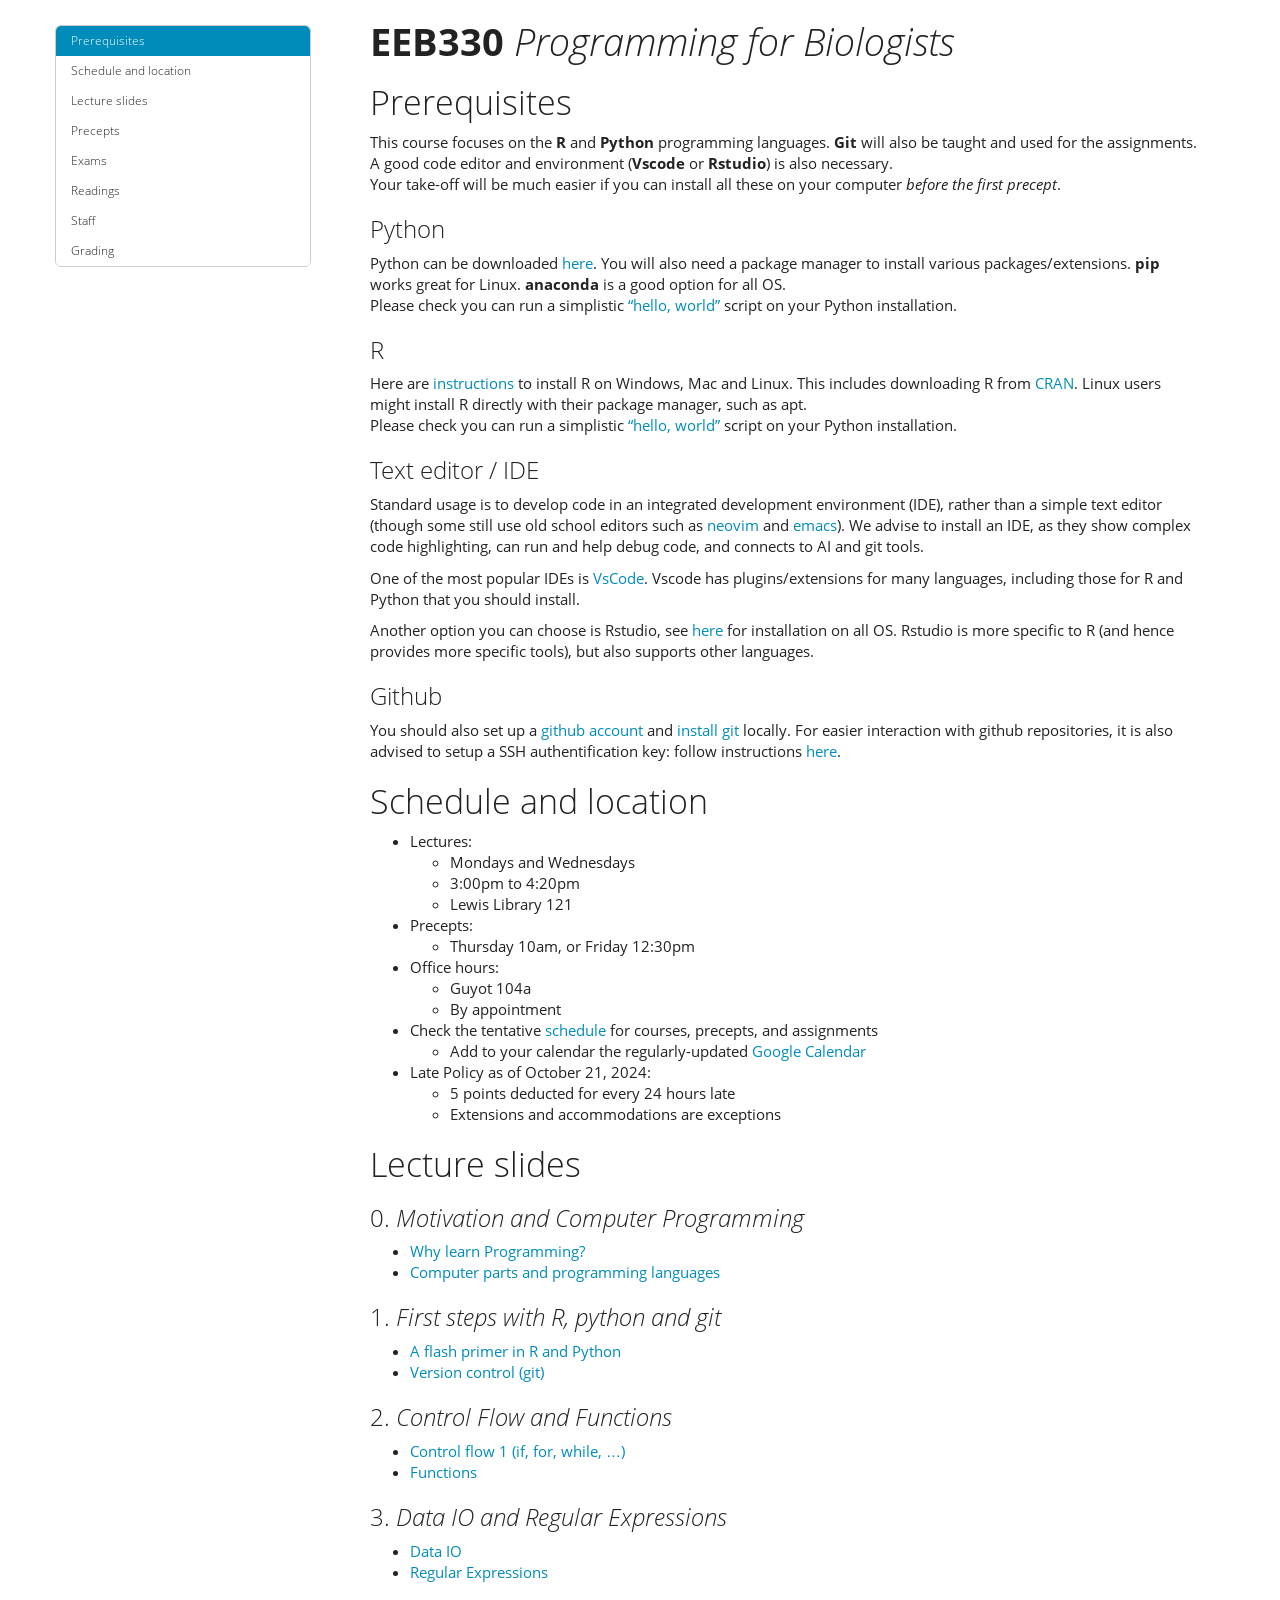
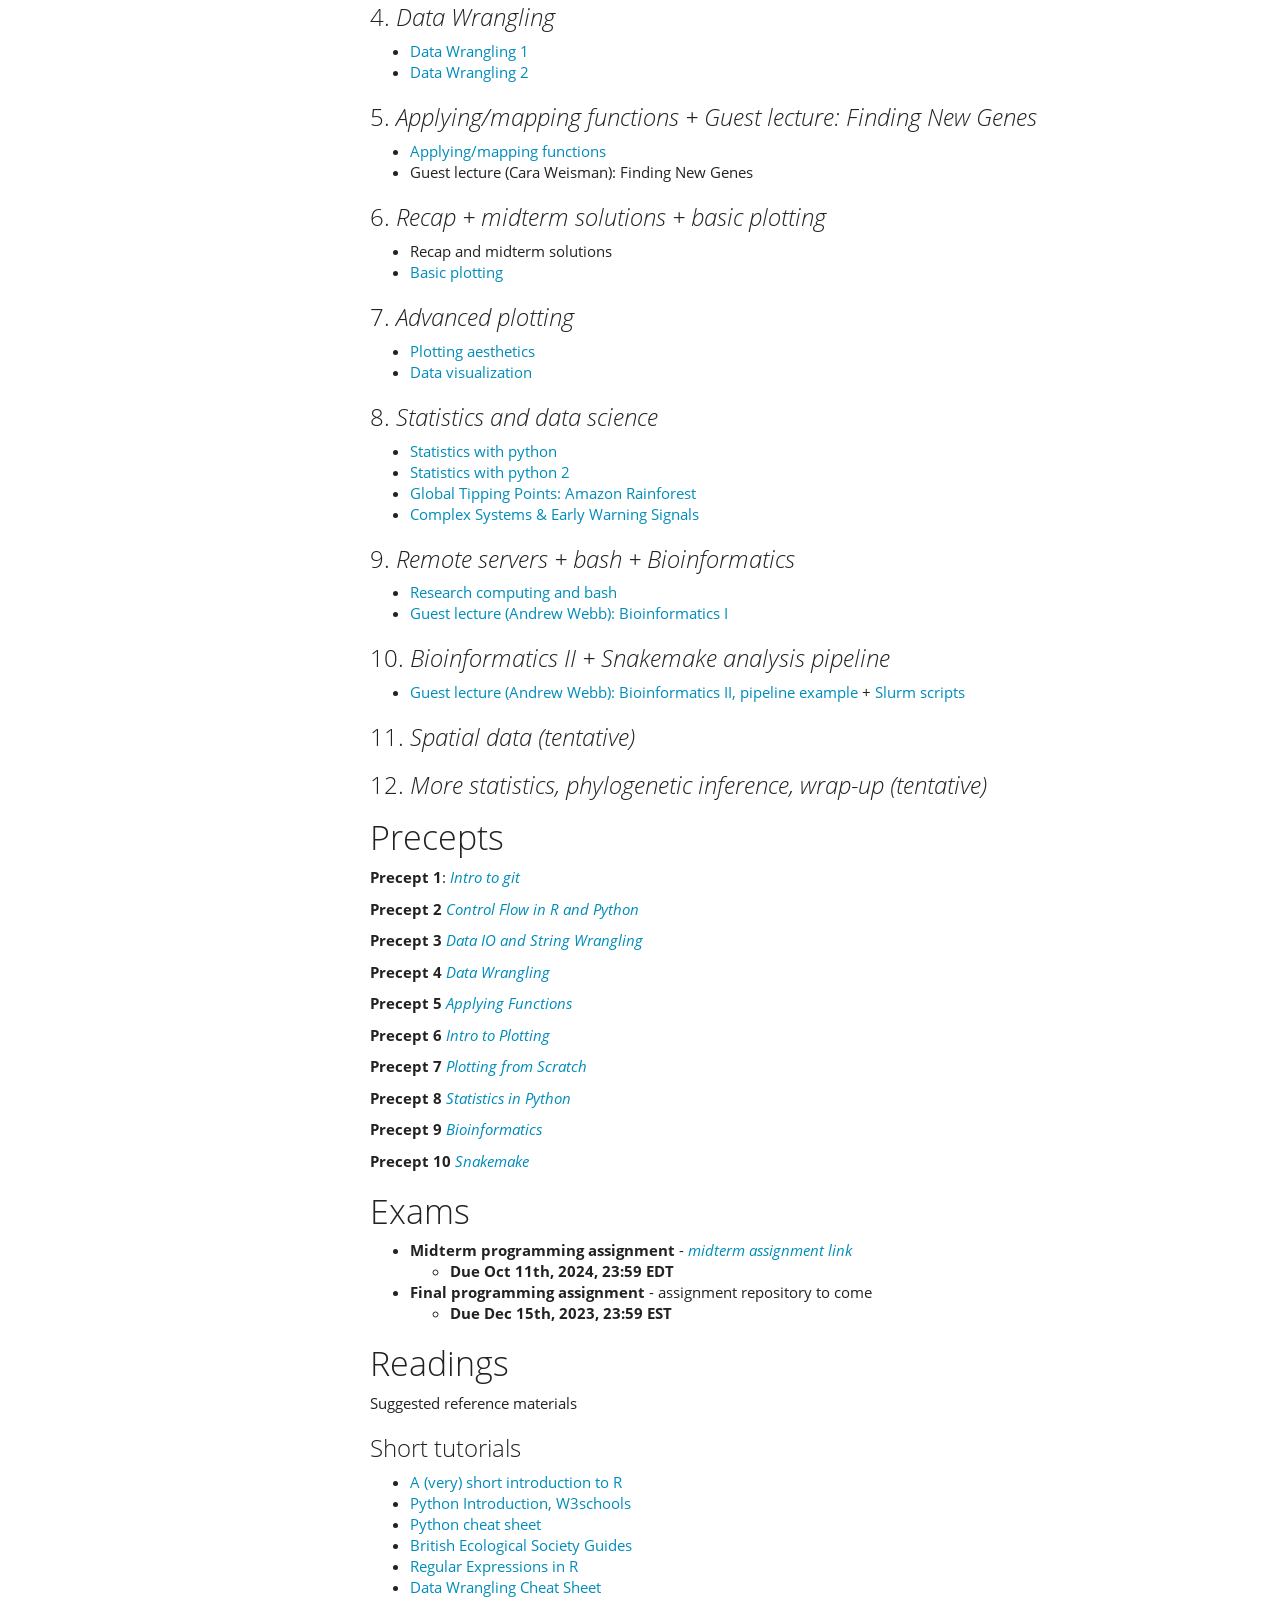
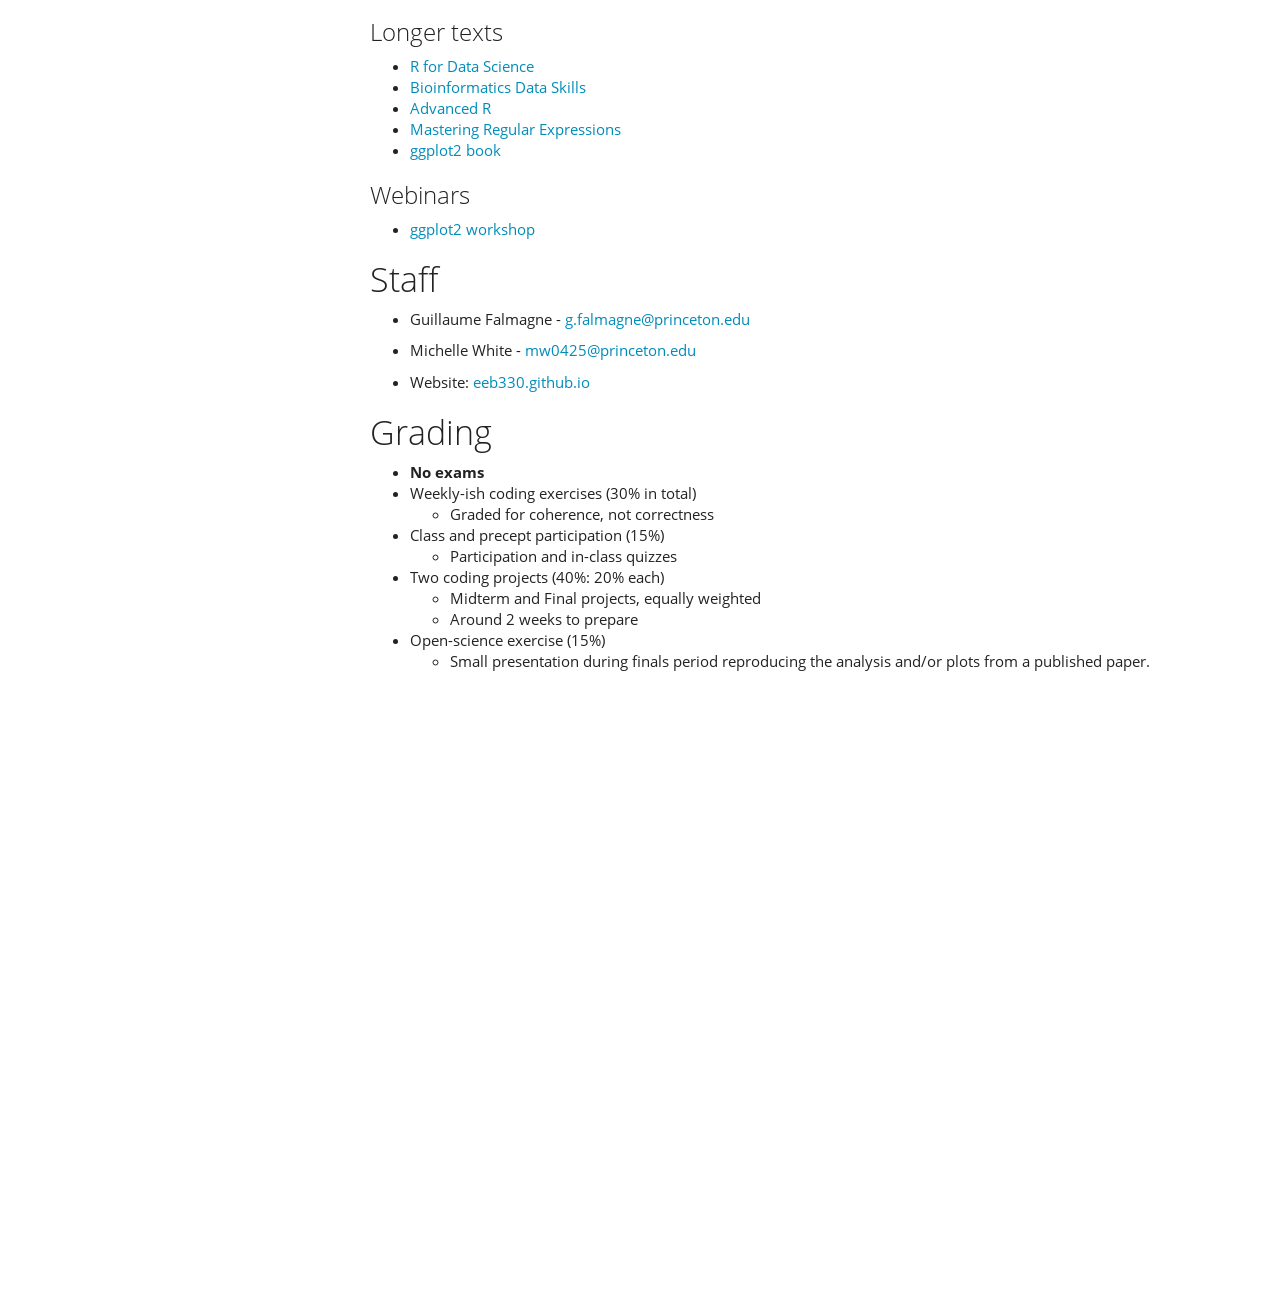
==== commit da4b6765: "Merge branch 'main' of https://github.com/EEB330/EEB330.github.io" ====
--- a/index.html
+++ b/index.html
@@ -35,39 +35,39 @@
 font-family: 'Open Sans';
 font-style: normal;
 font-weight: 300;
-src: url([data-uri]) format('truetype');
+src: url([data-uri]) format('truetype');
 }
 @font-face {
 font-family: 'Open Sans';
 font-style: normal;
 font-weight: 400;
-src: url([data-uri]) format('truetype');
+src: url([data-uri]) format('truetype');
 }
 @font-face {
 font-family: 'Open Sans';
 font-style: normal;
 font-weight: 700;
-src: url([data-uri]) format('truetype');
+src: url([data-uri]) format('truetype');
 }
 @font-face {
 font-family: 'Open Sans';
 font-style: italic;
 font-weight: 300;
-src: url([data-uri]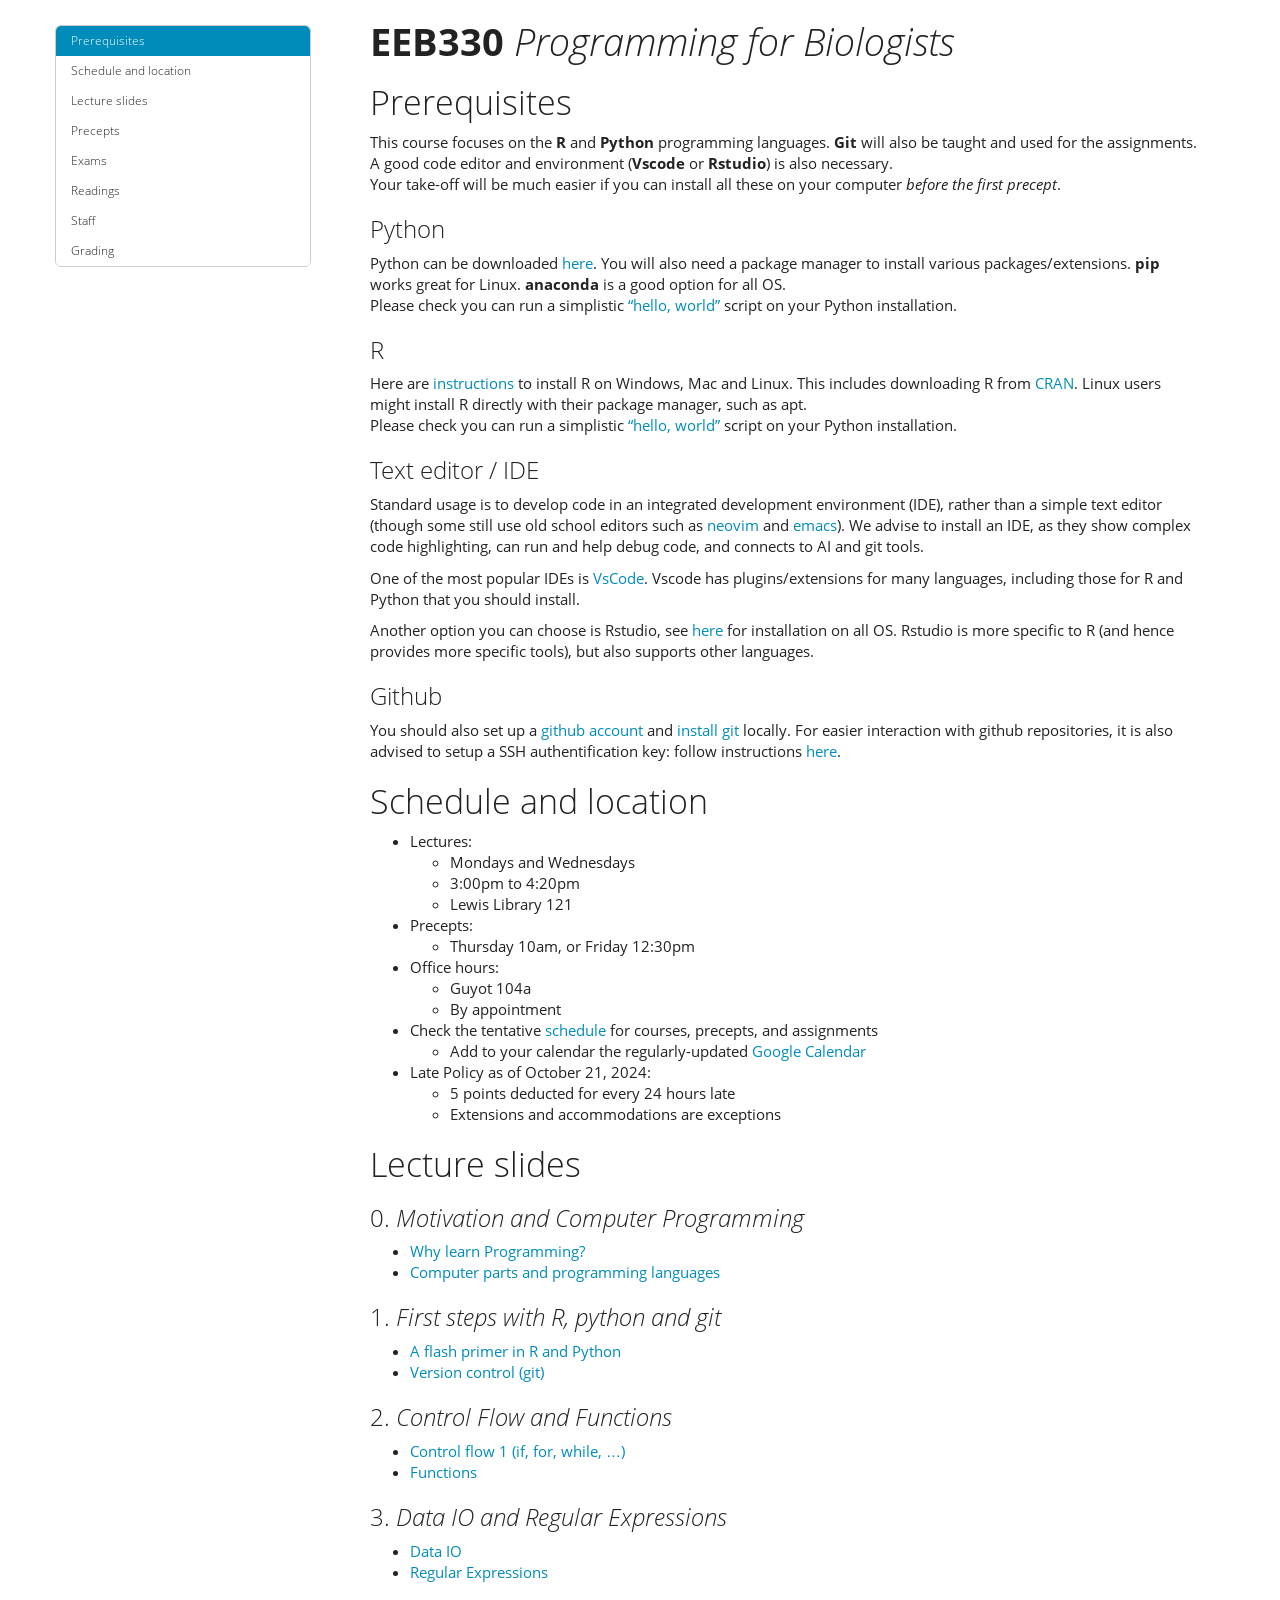
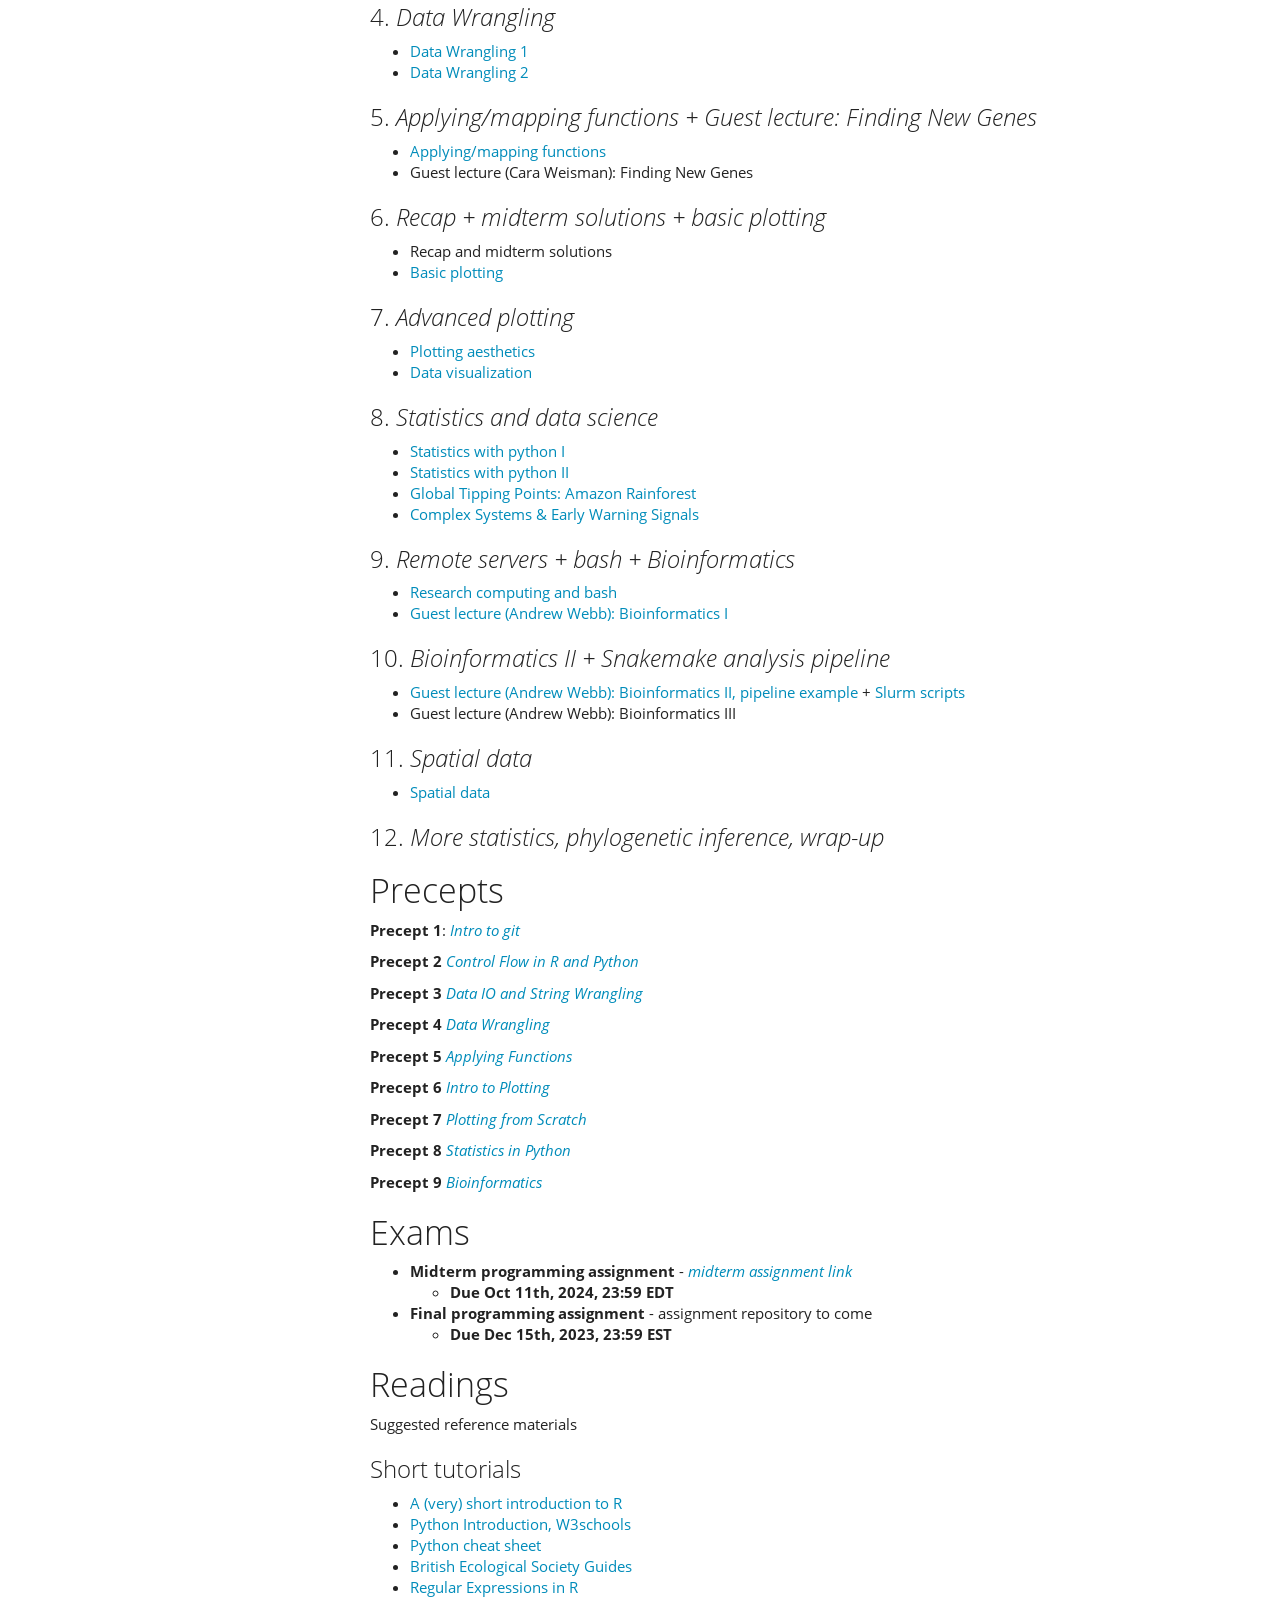
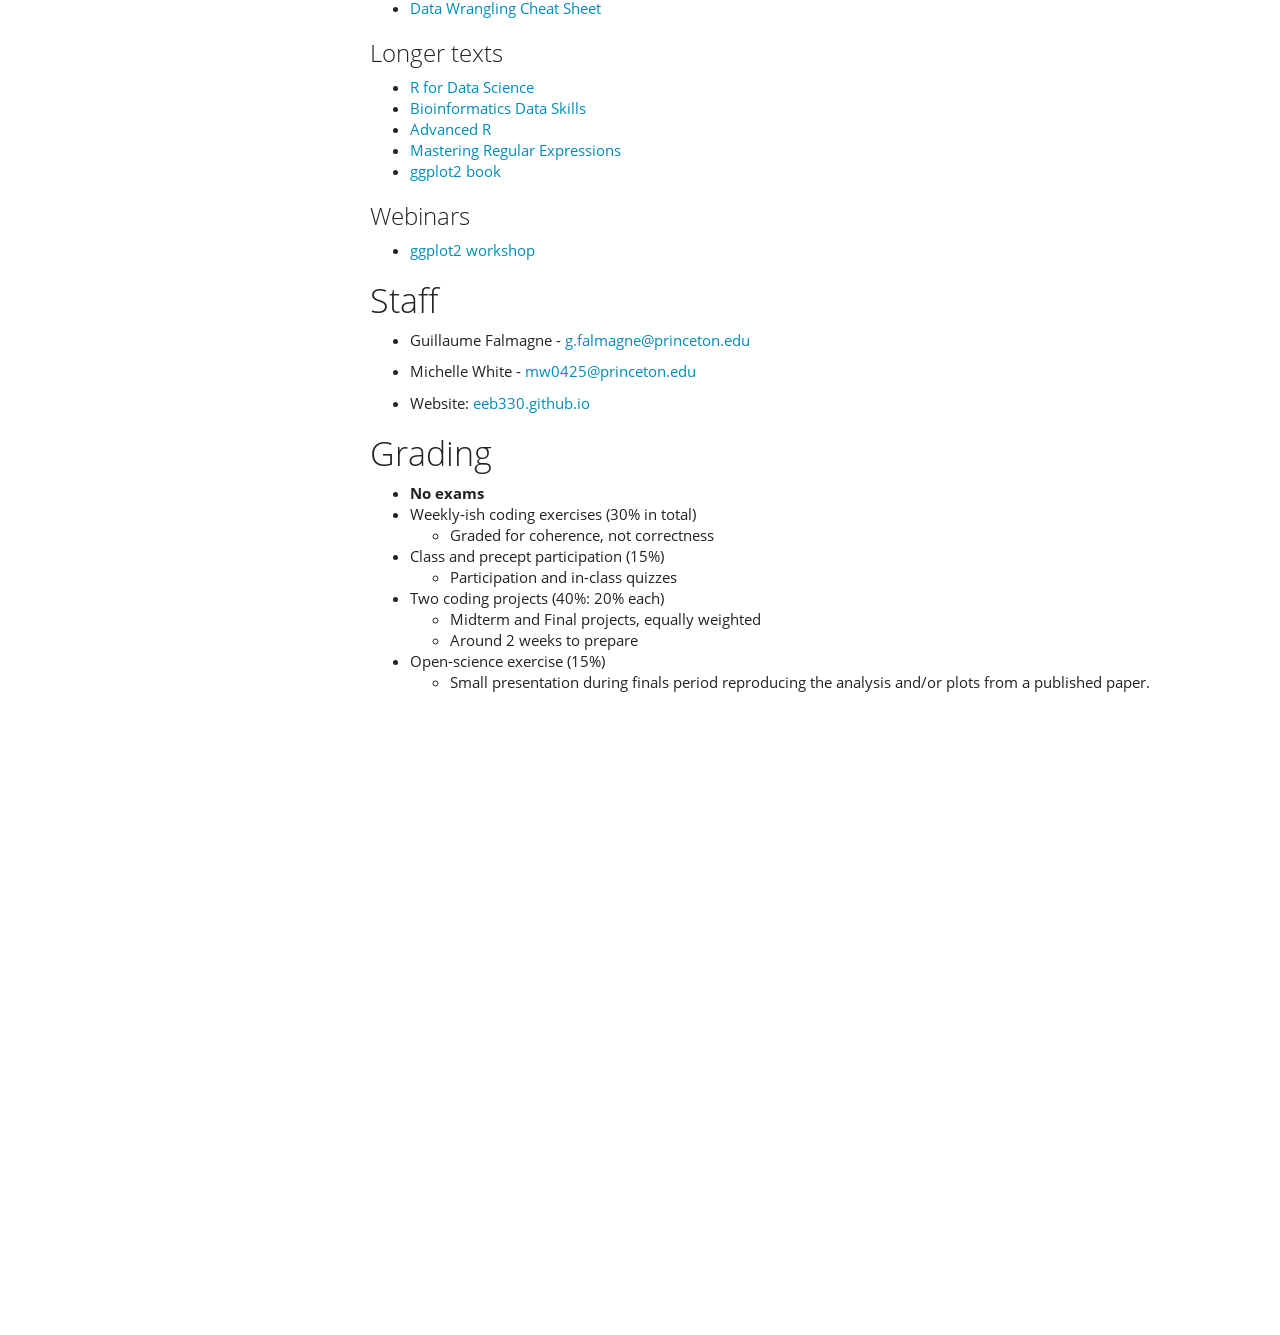
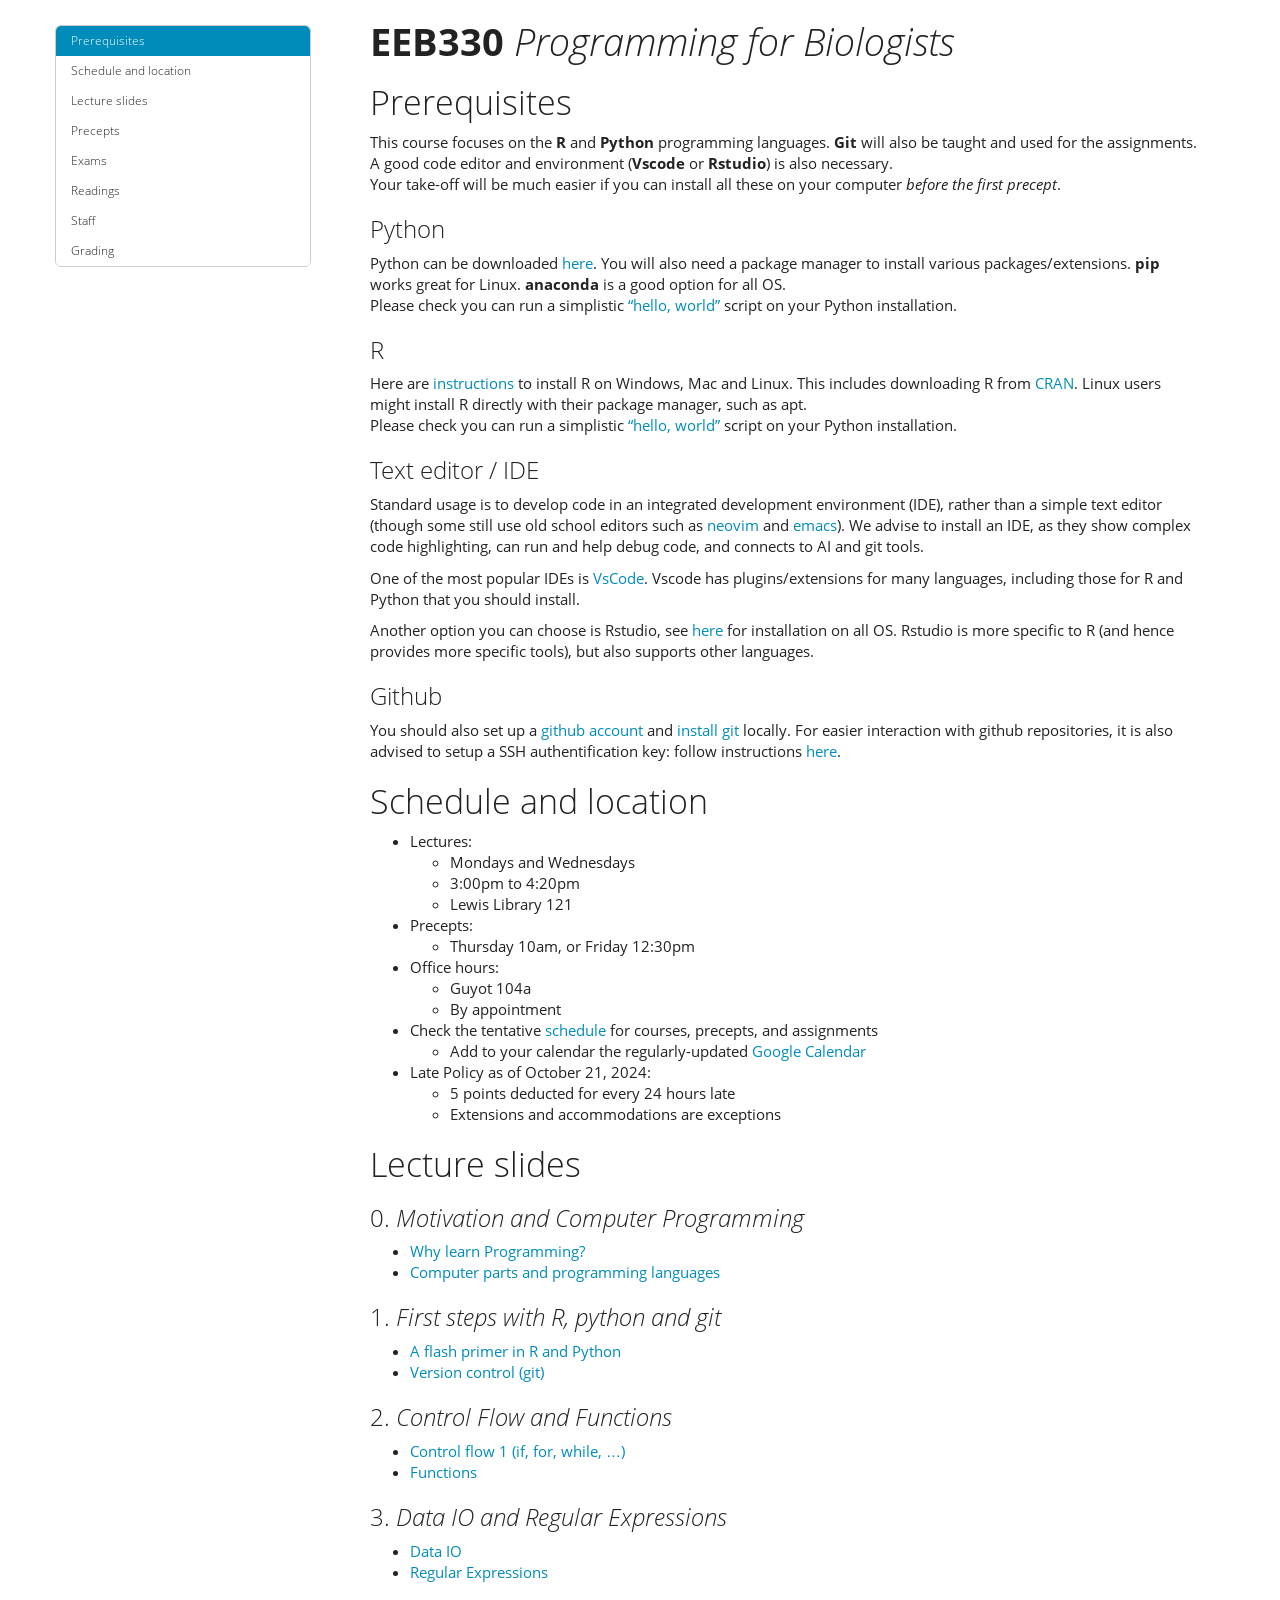
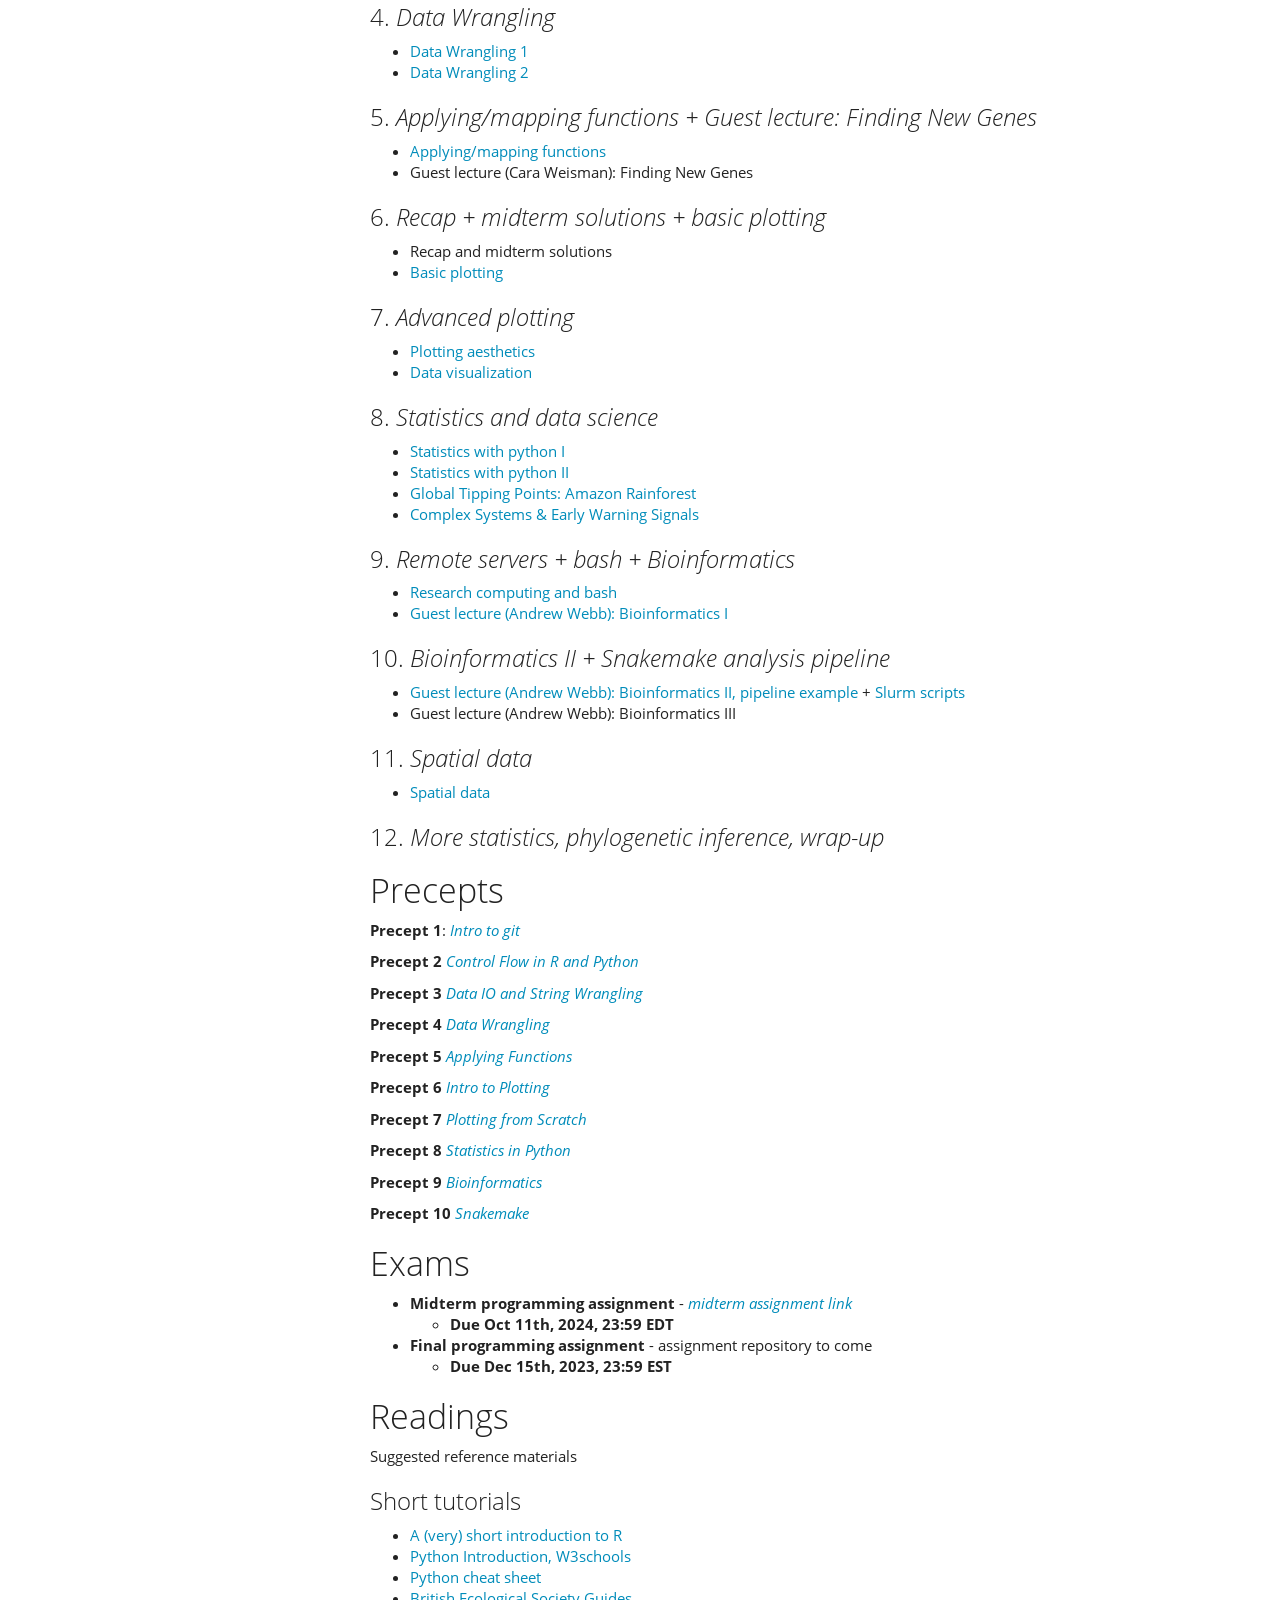
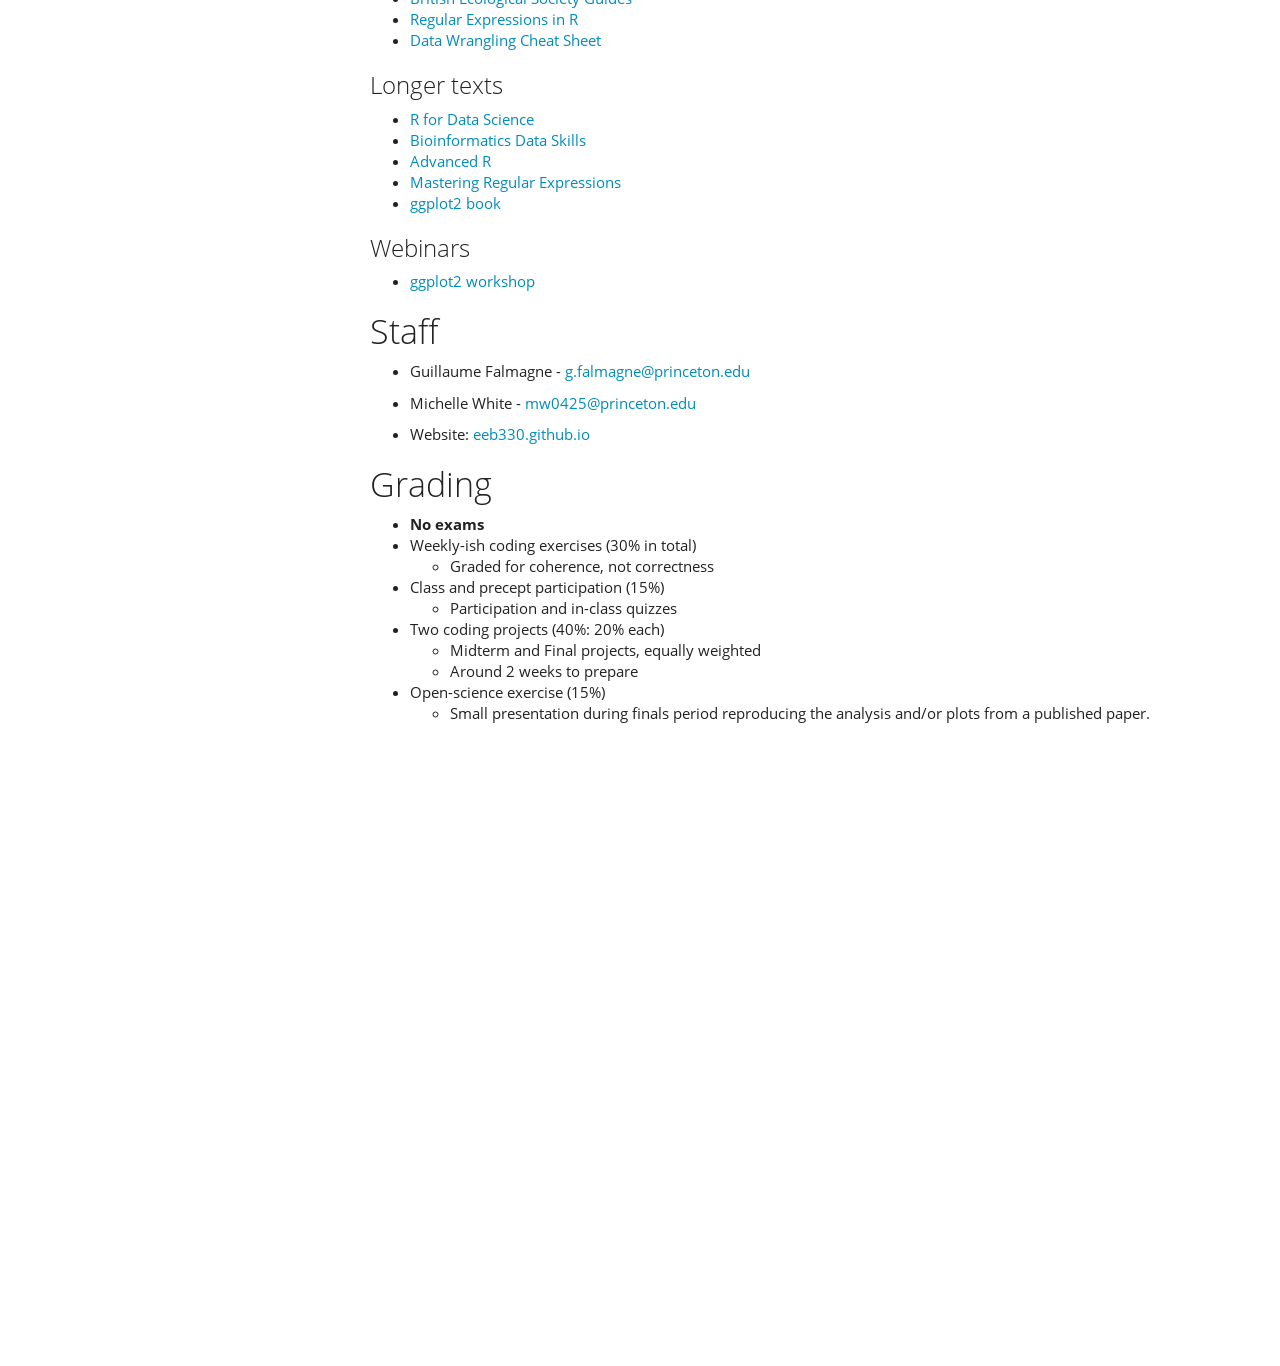
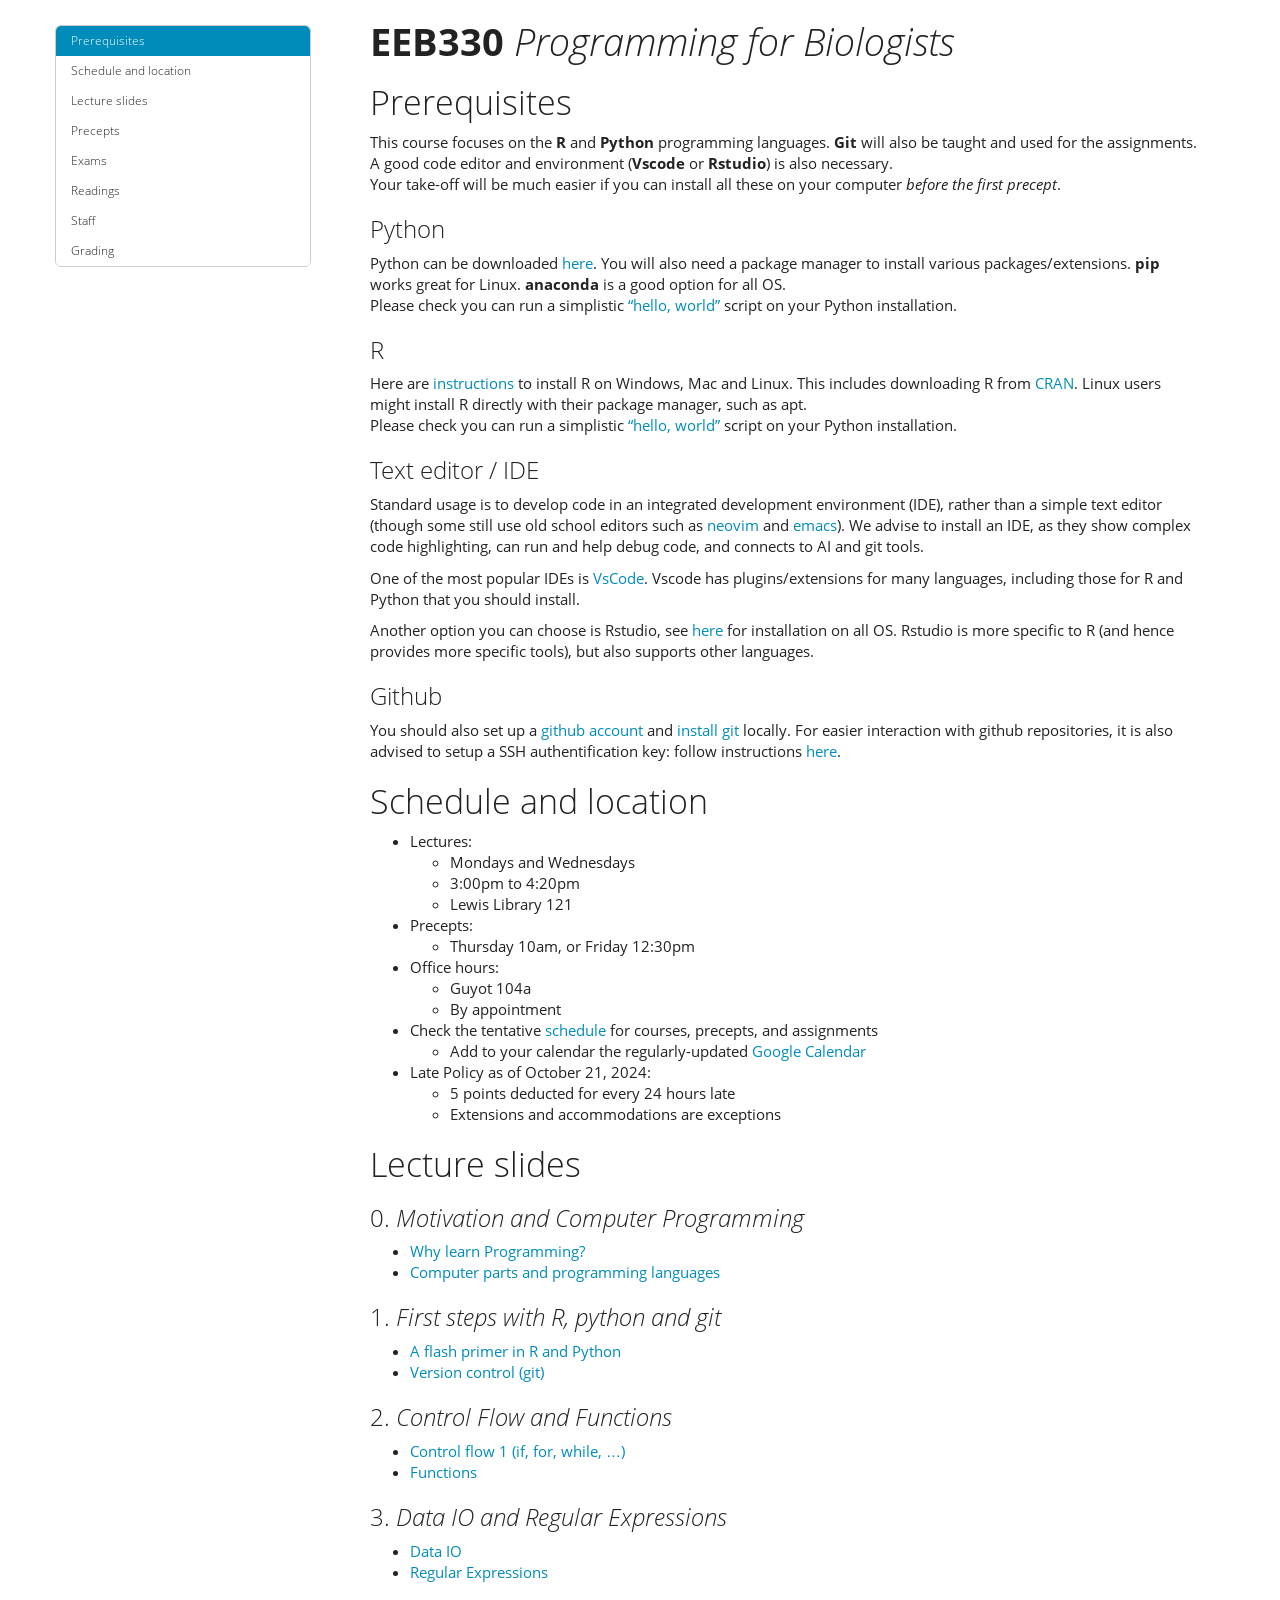
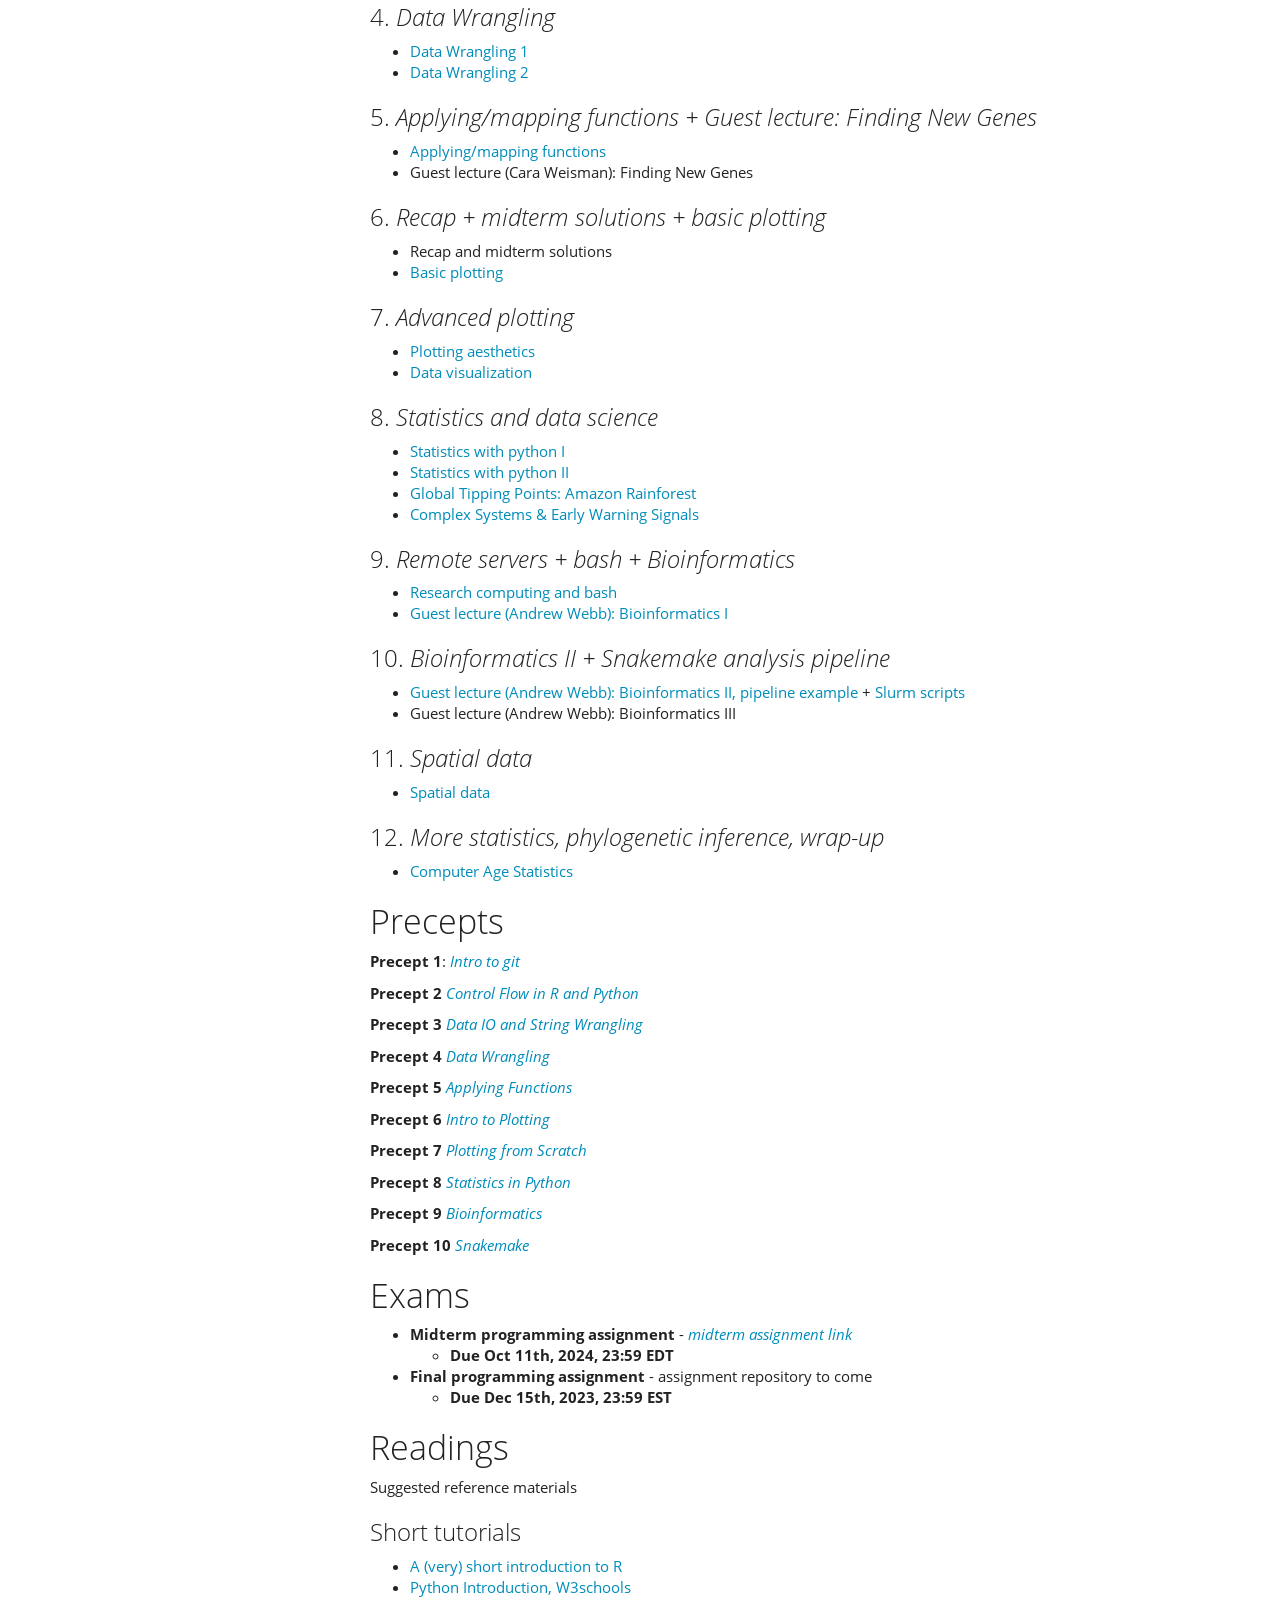
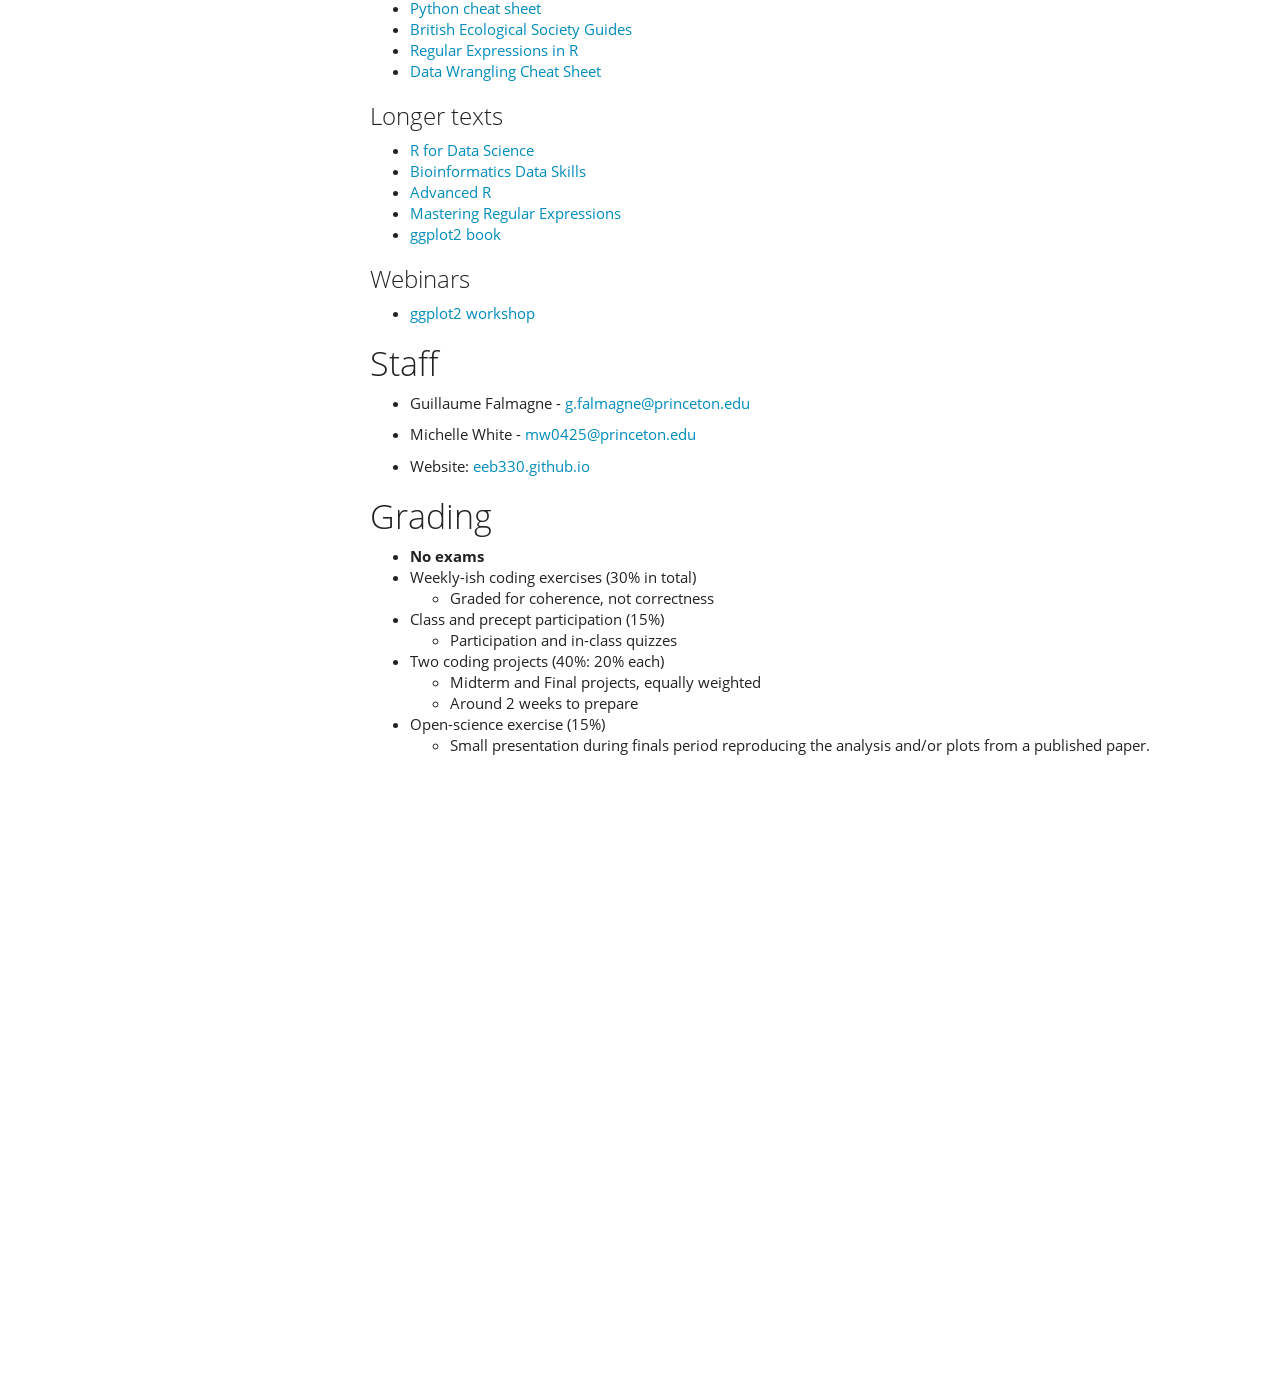
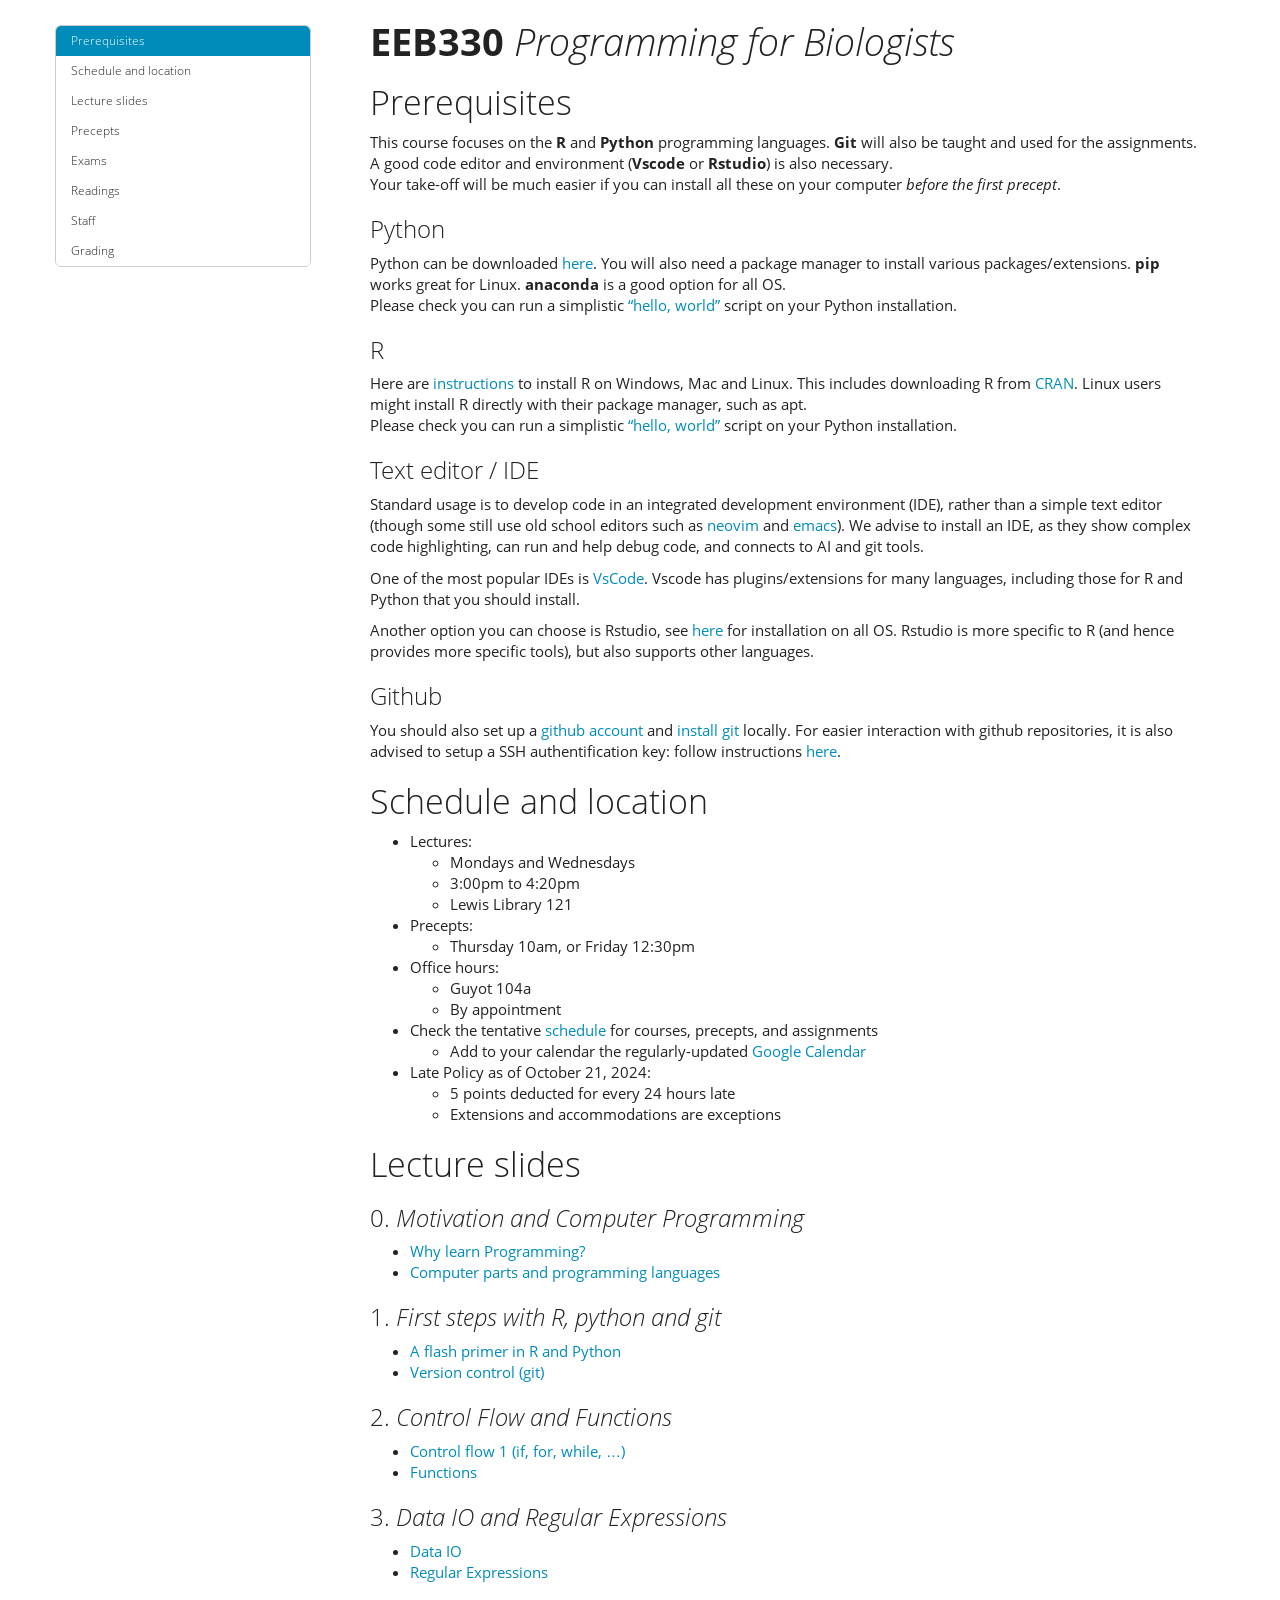
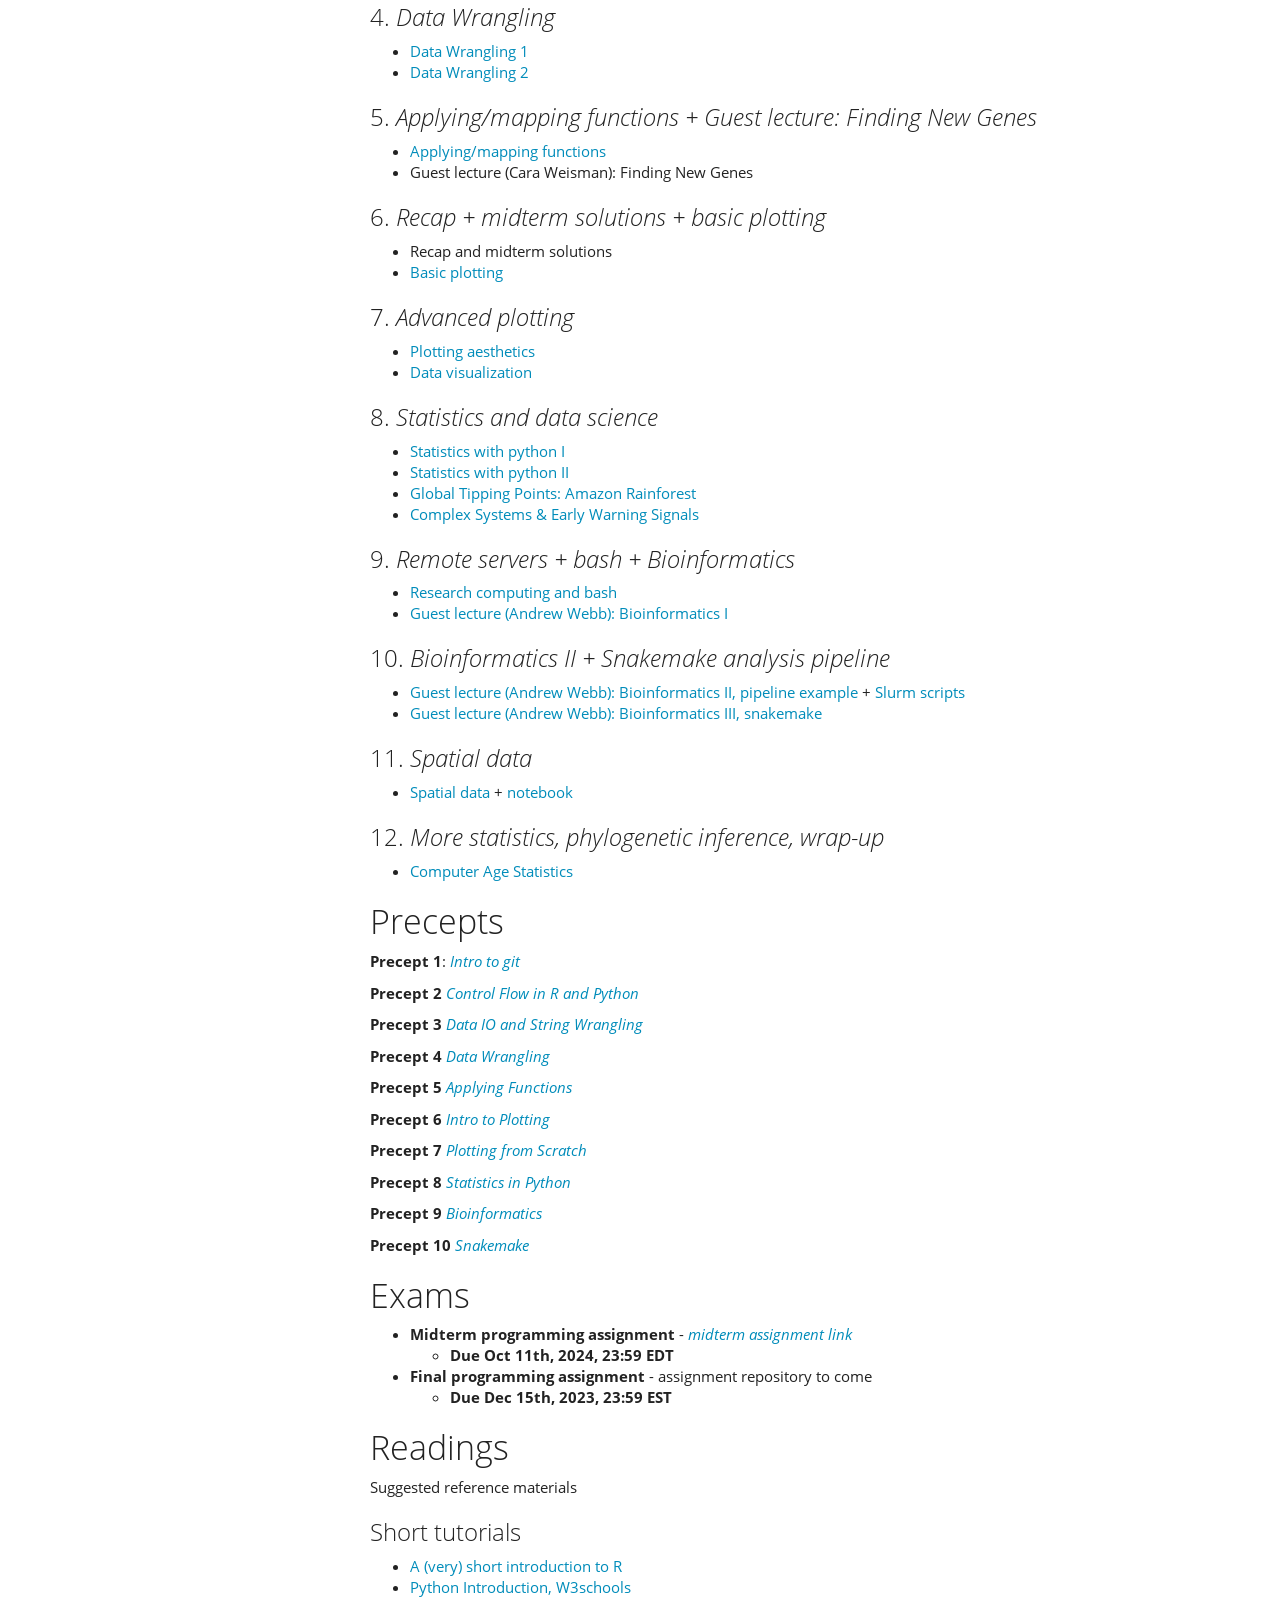
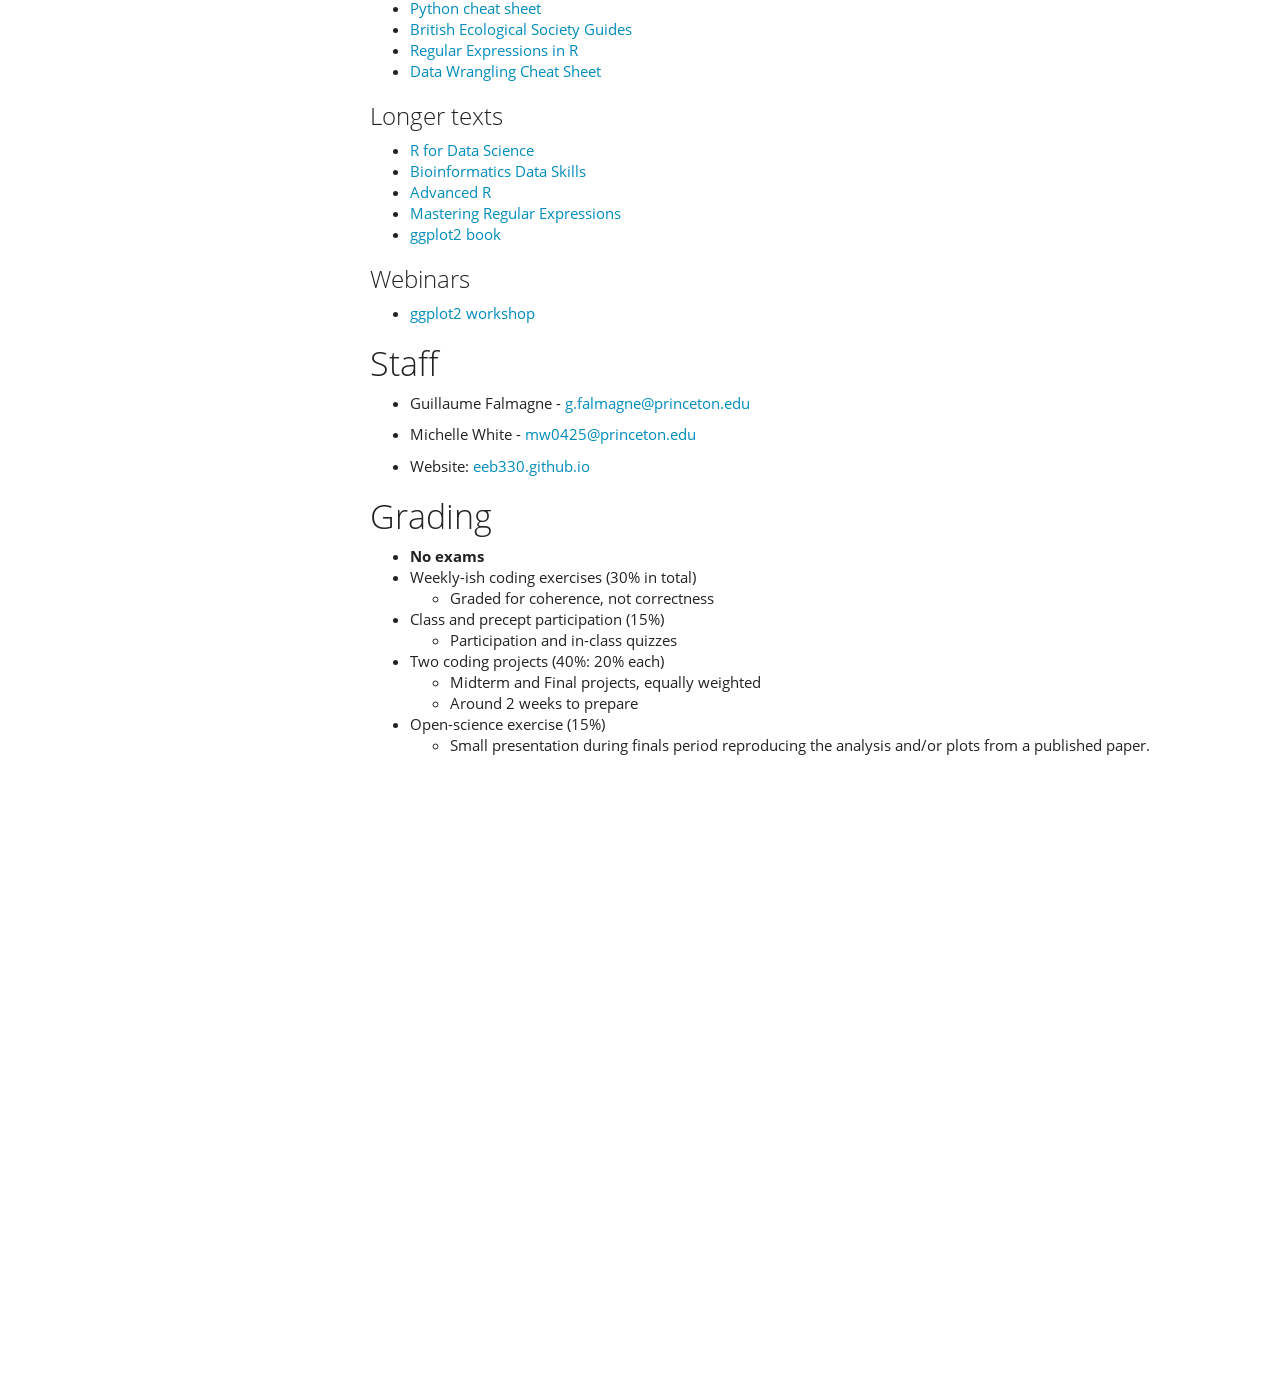
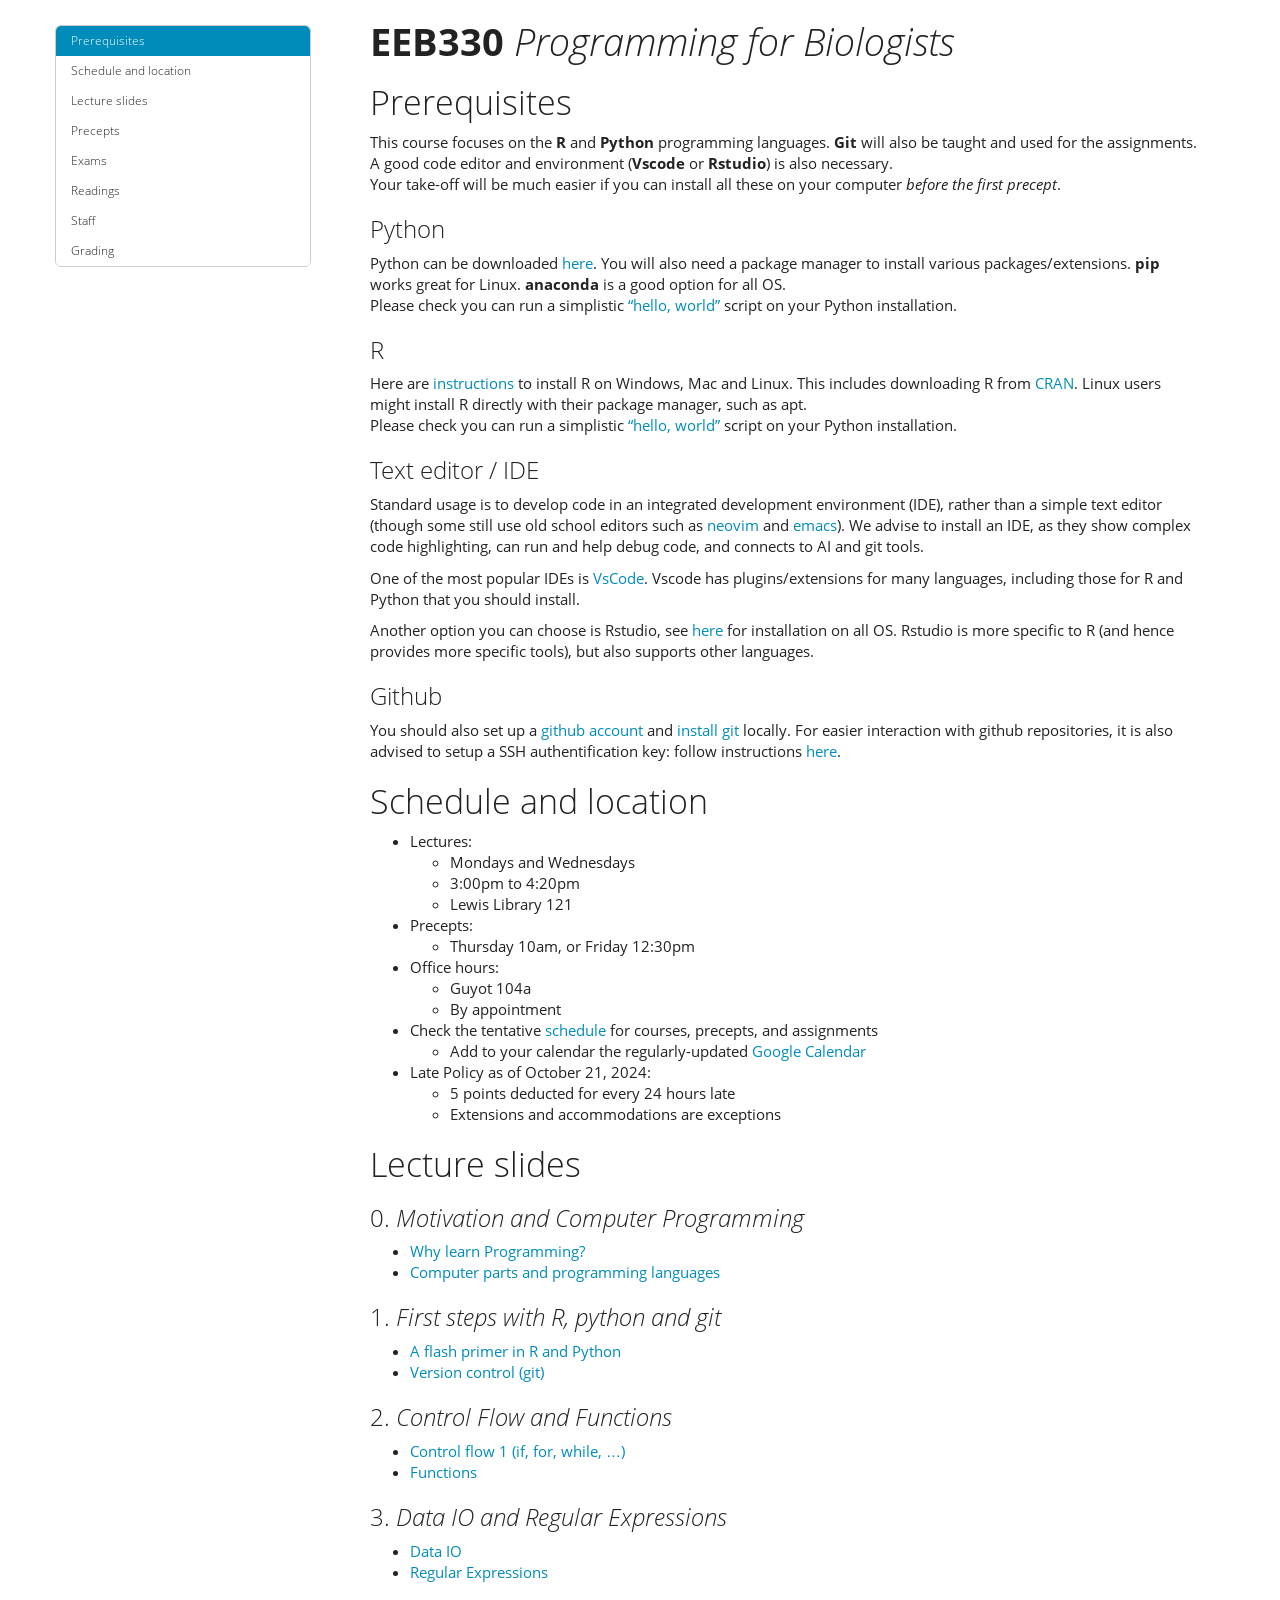
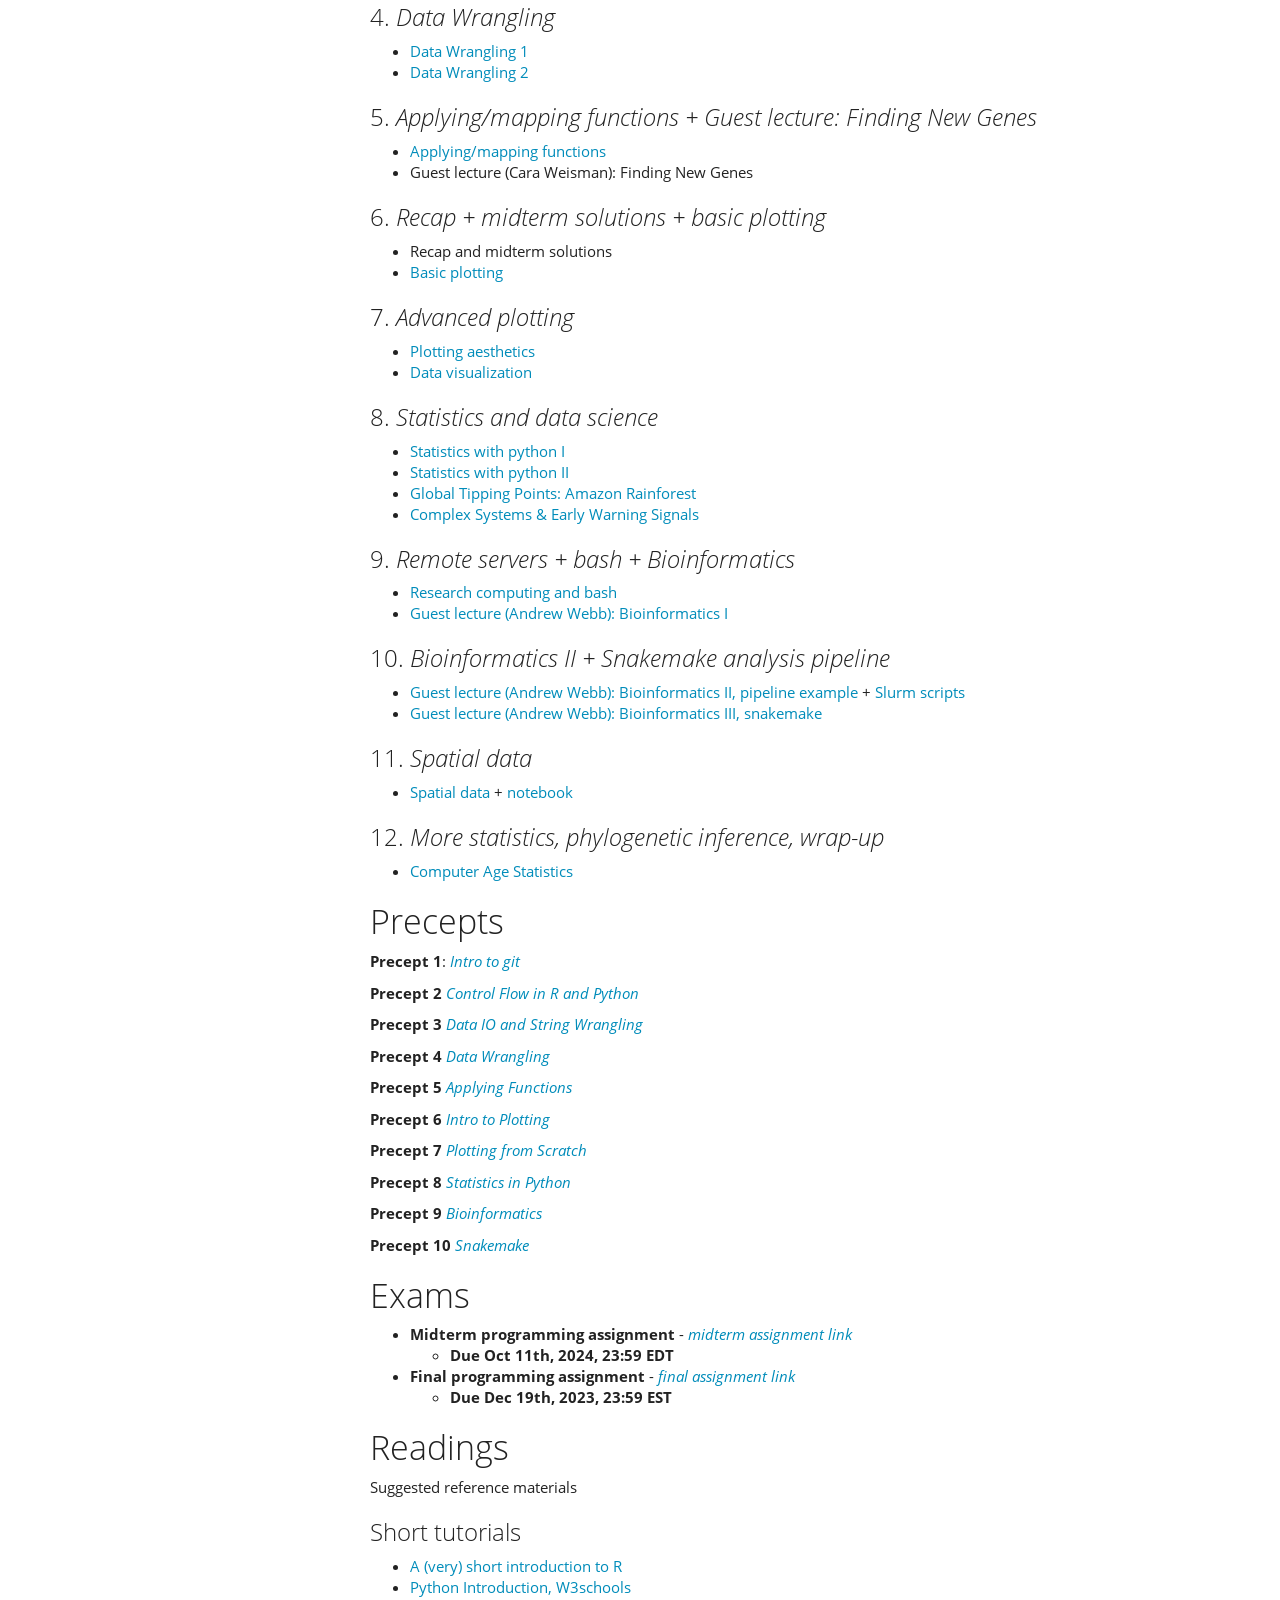
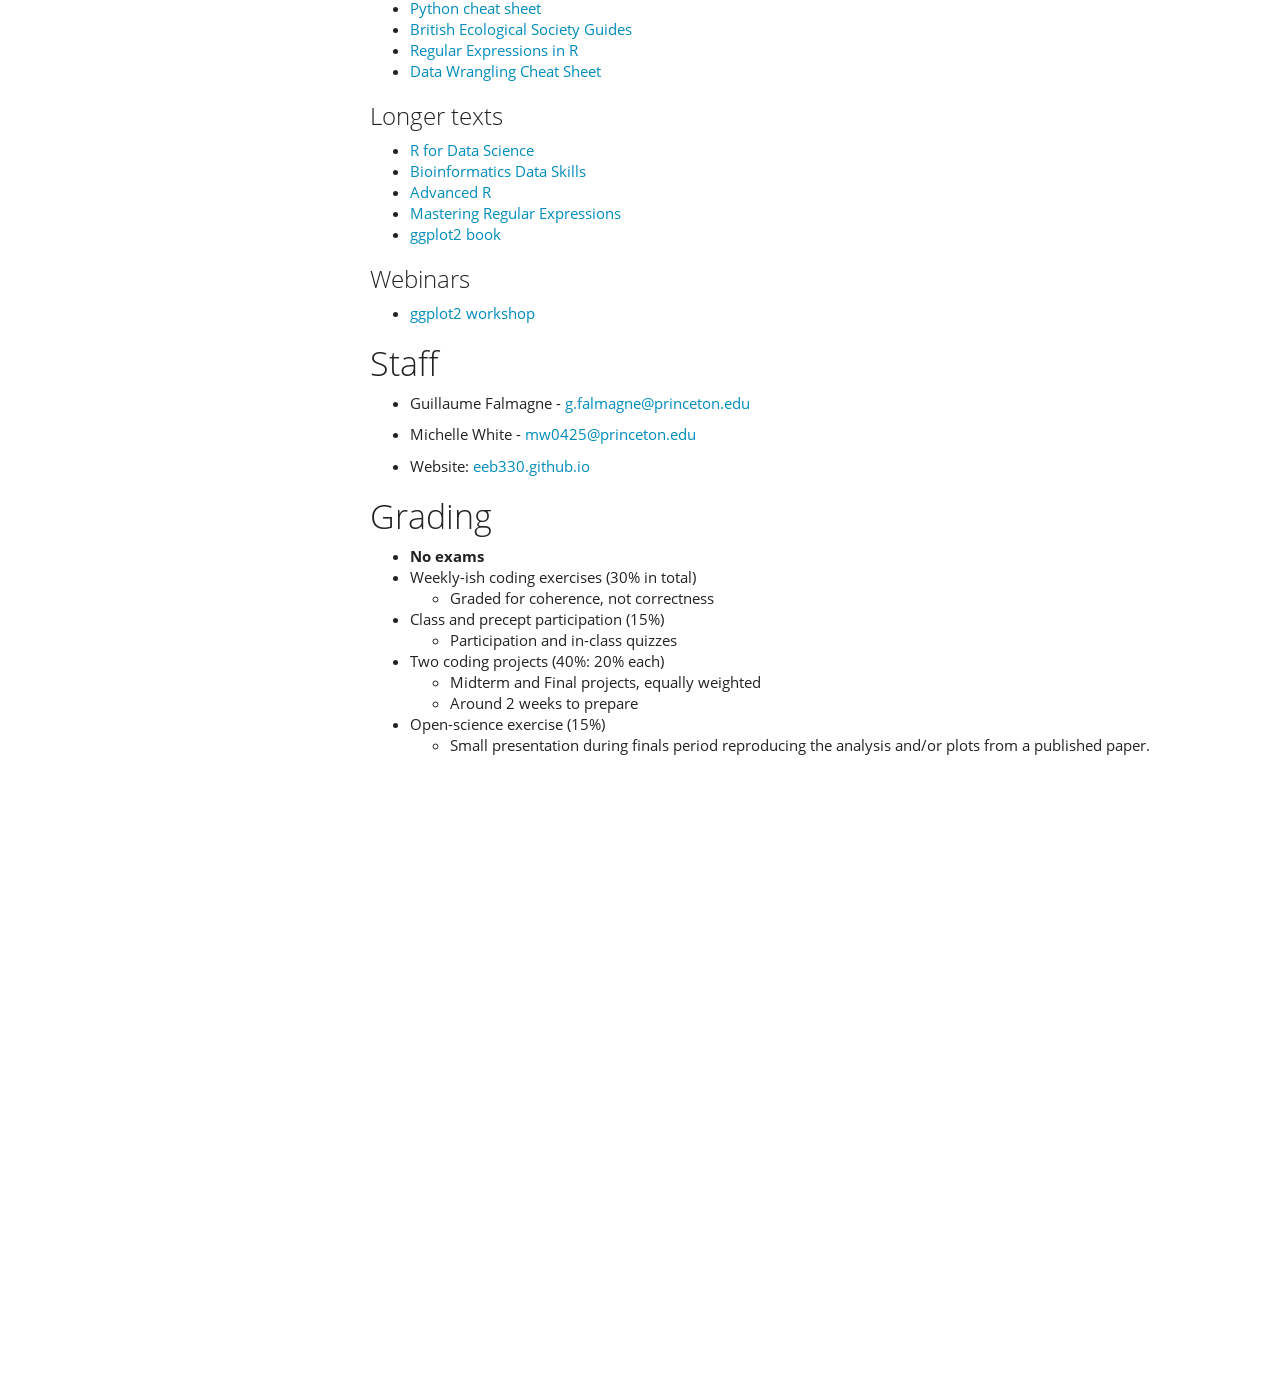
